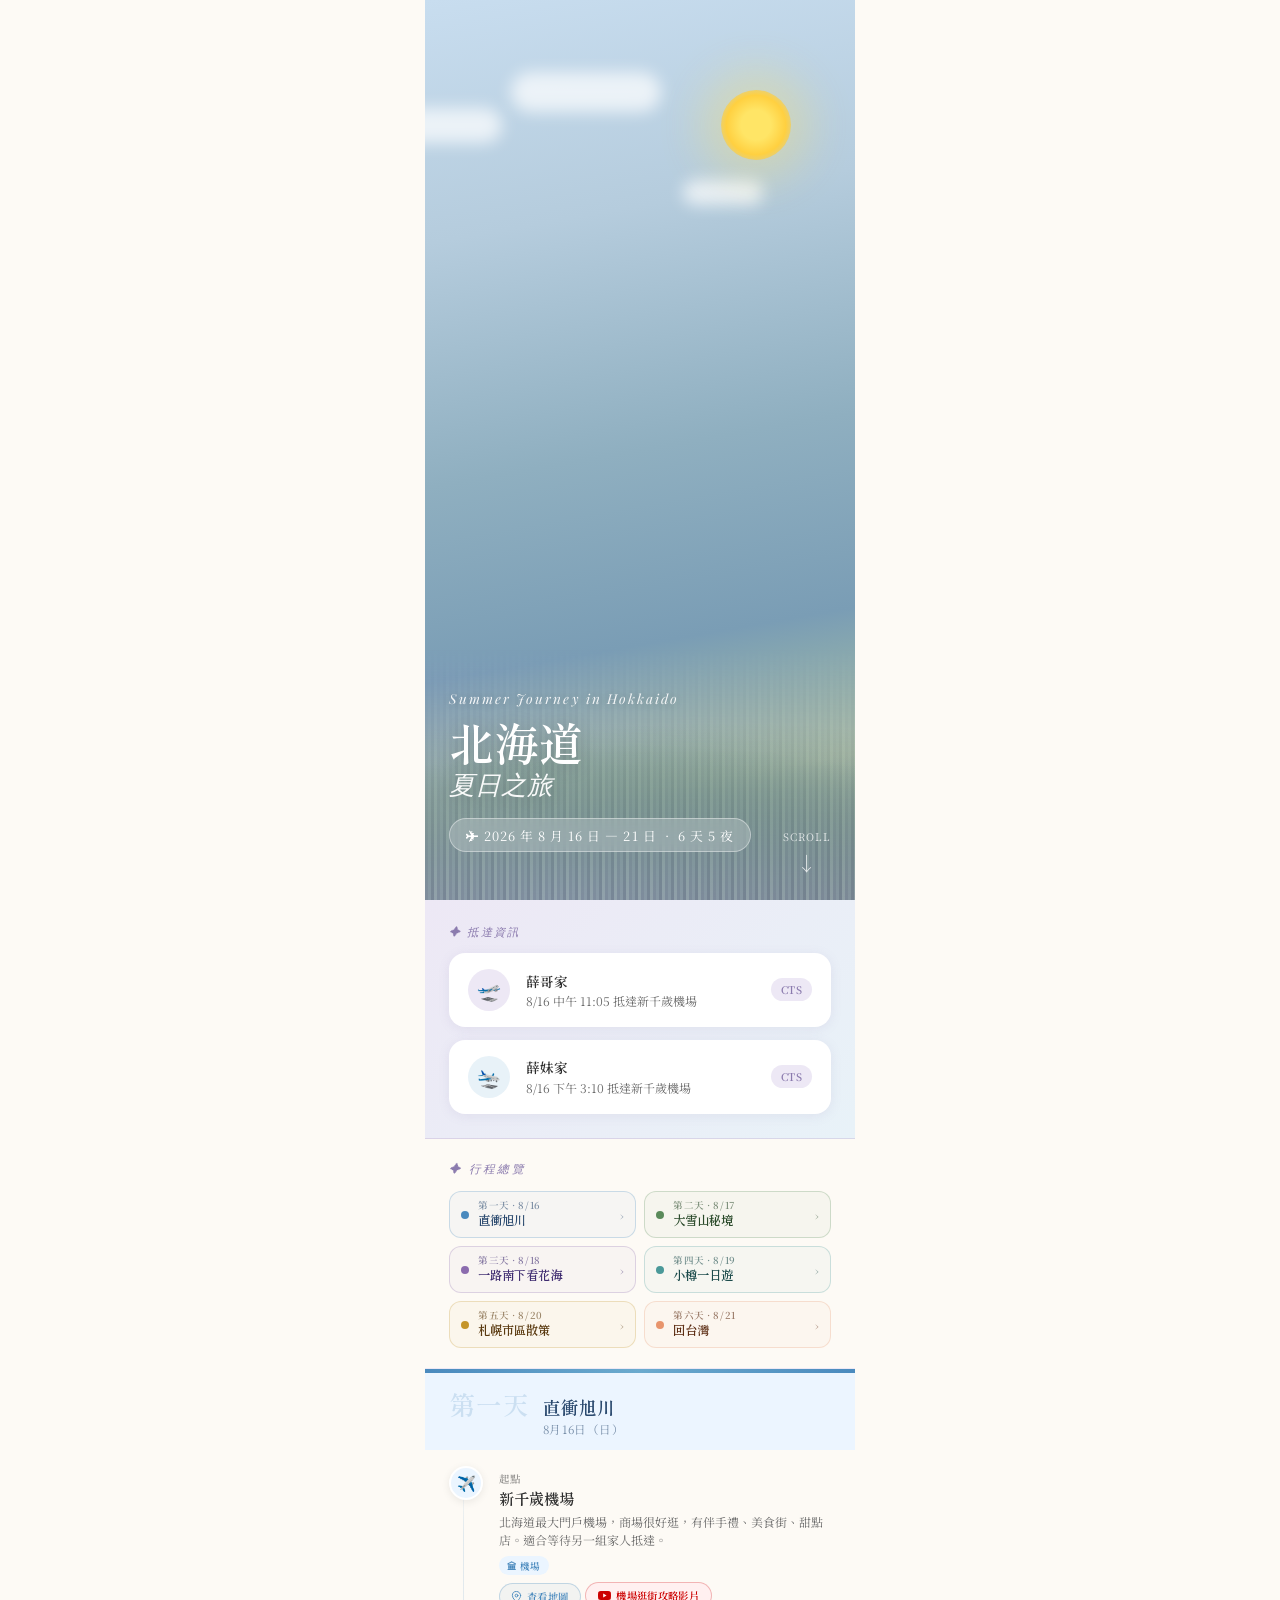
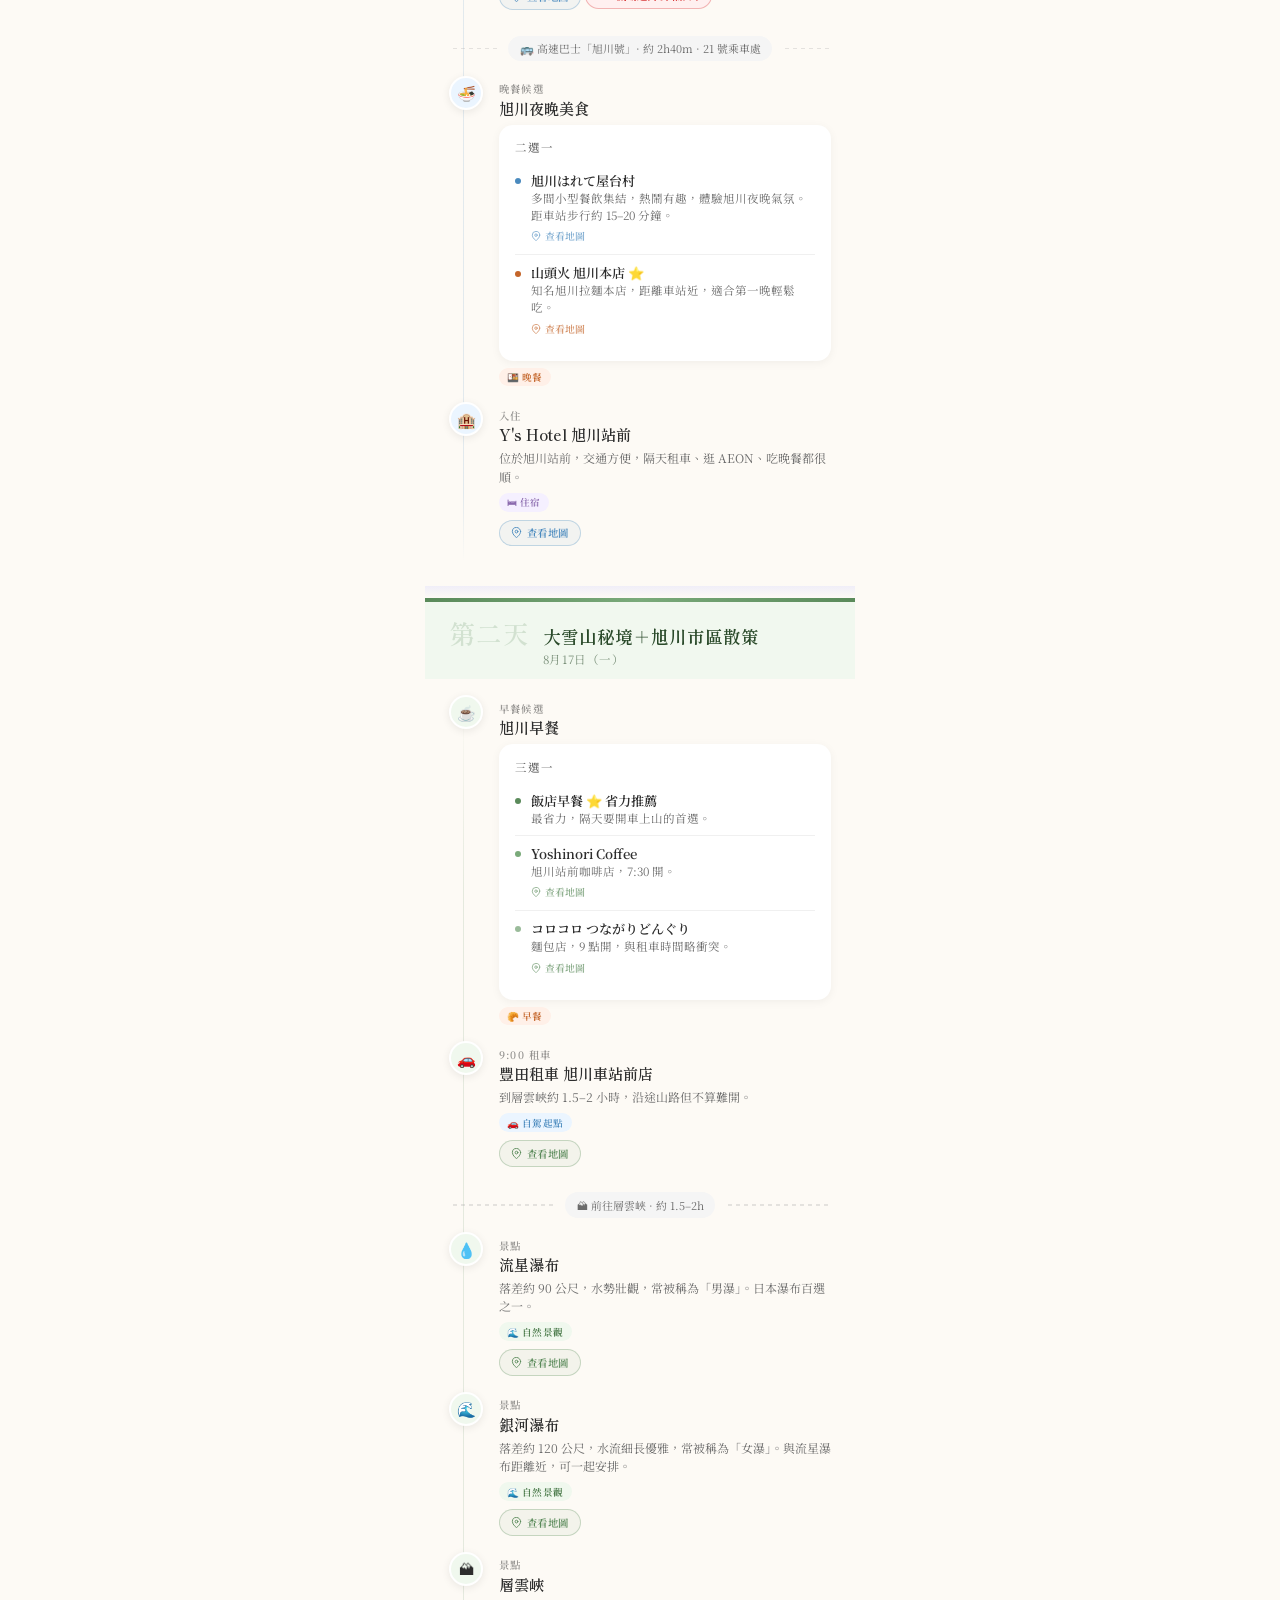
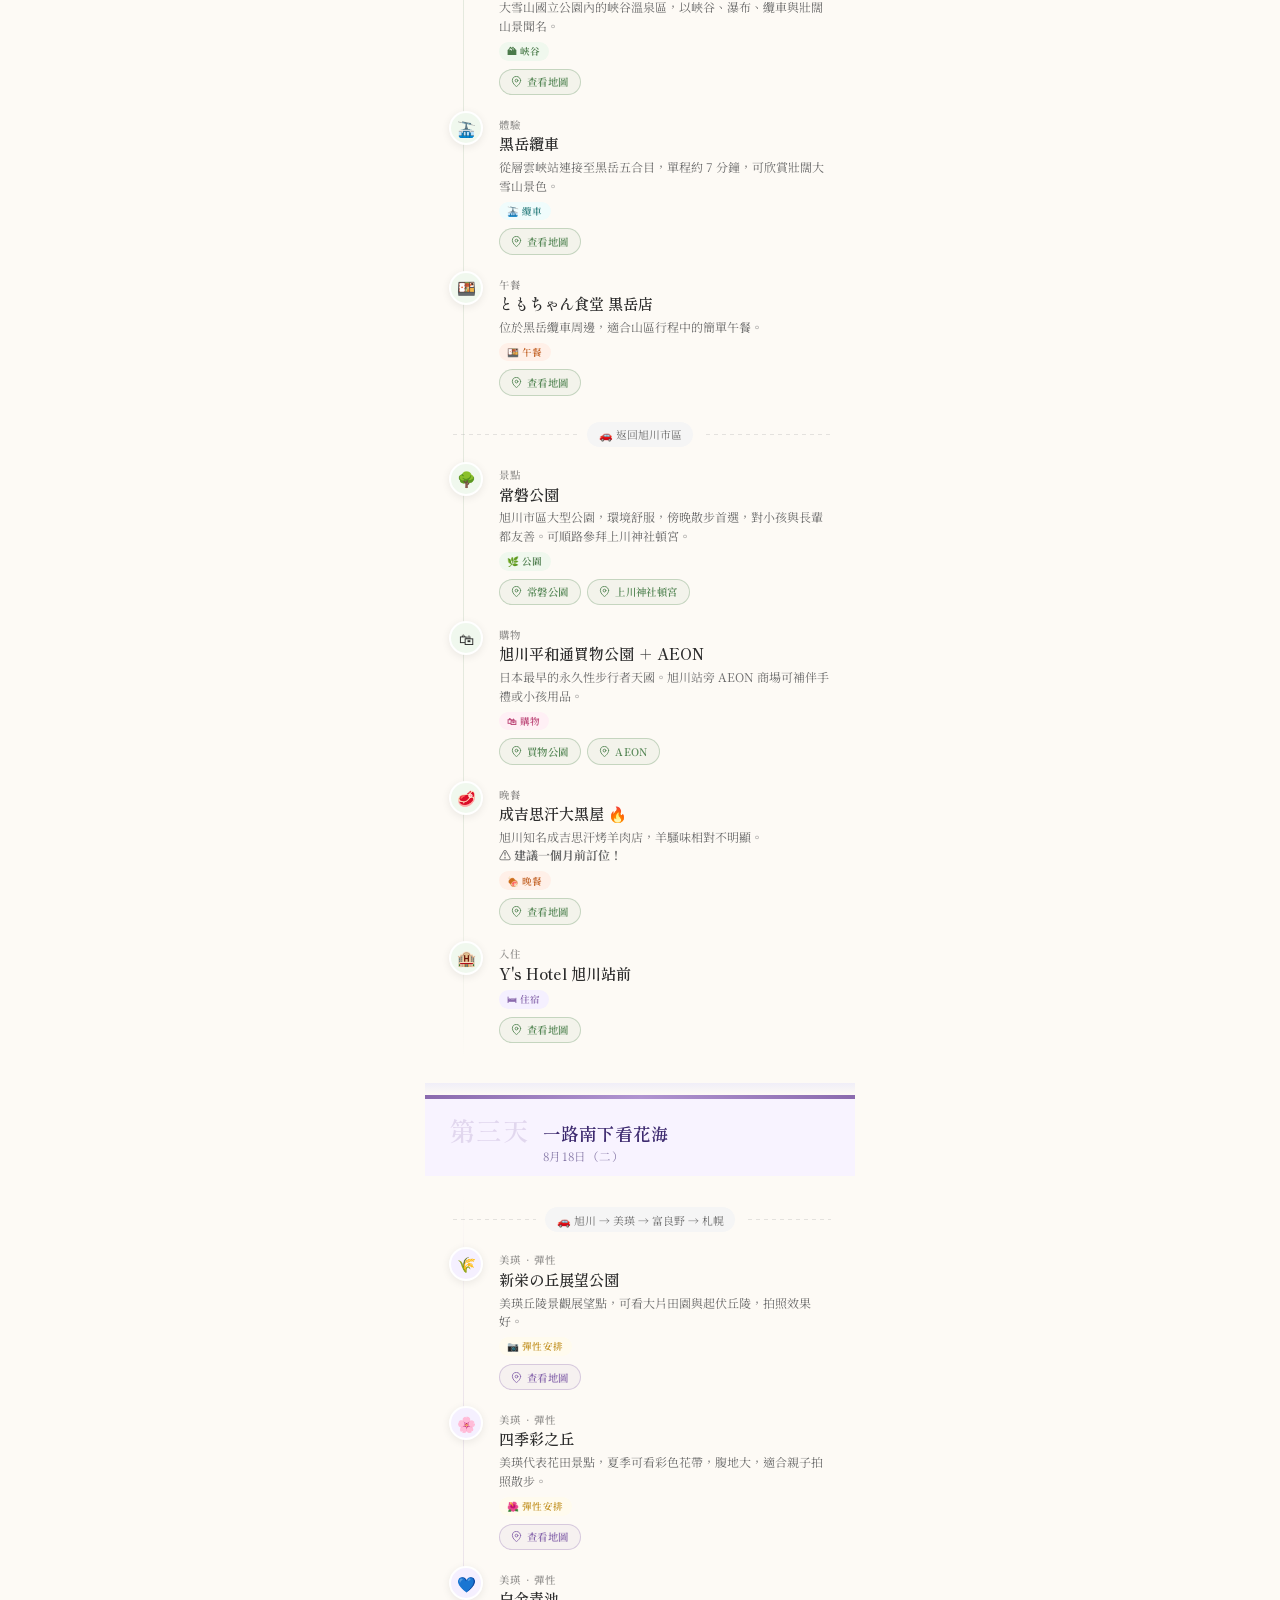
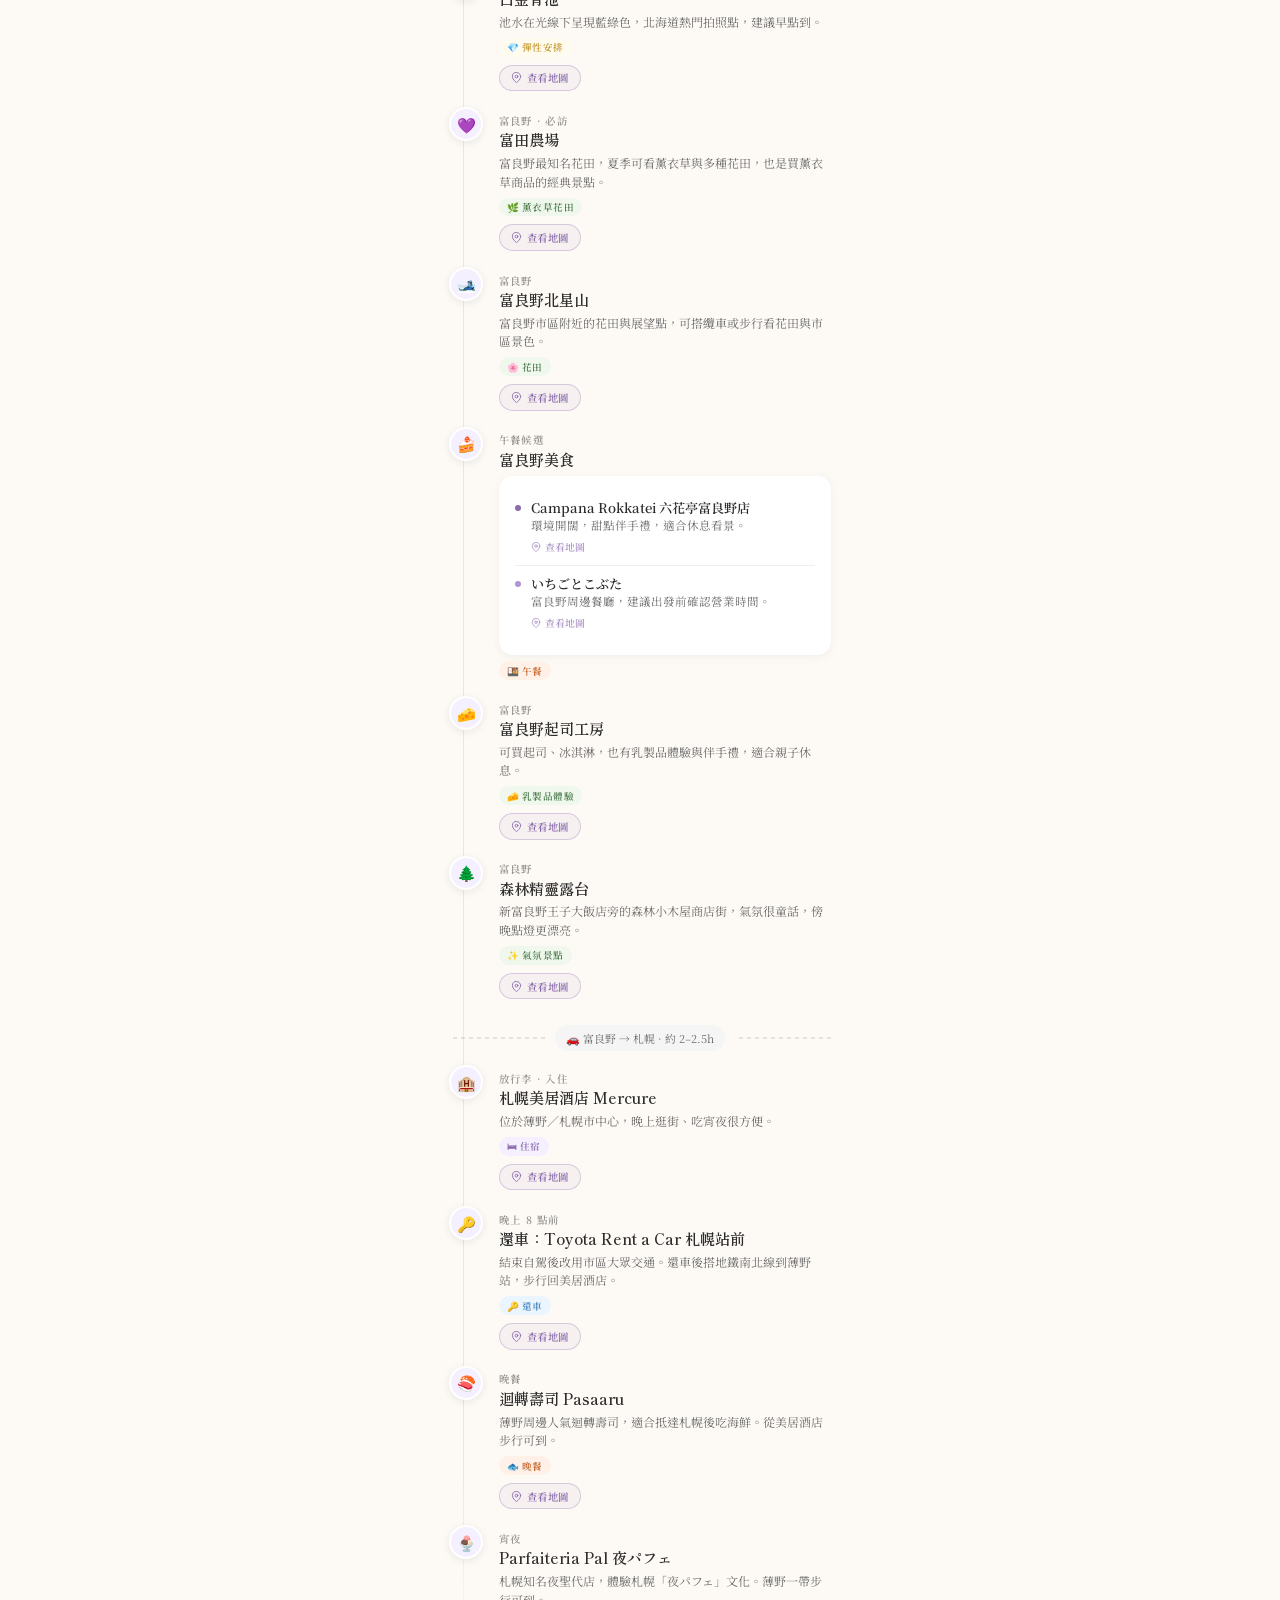
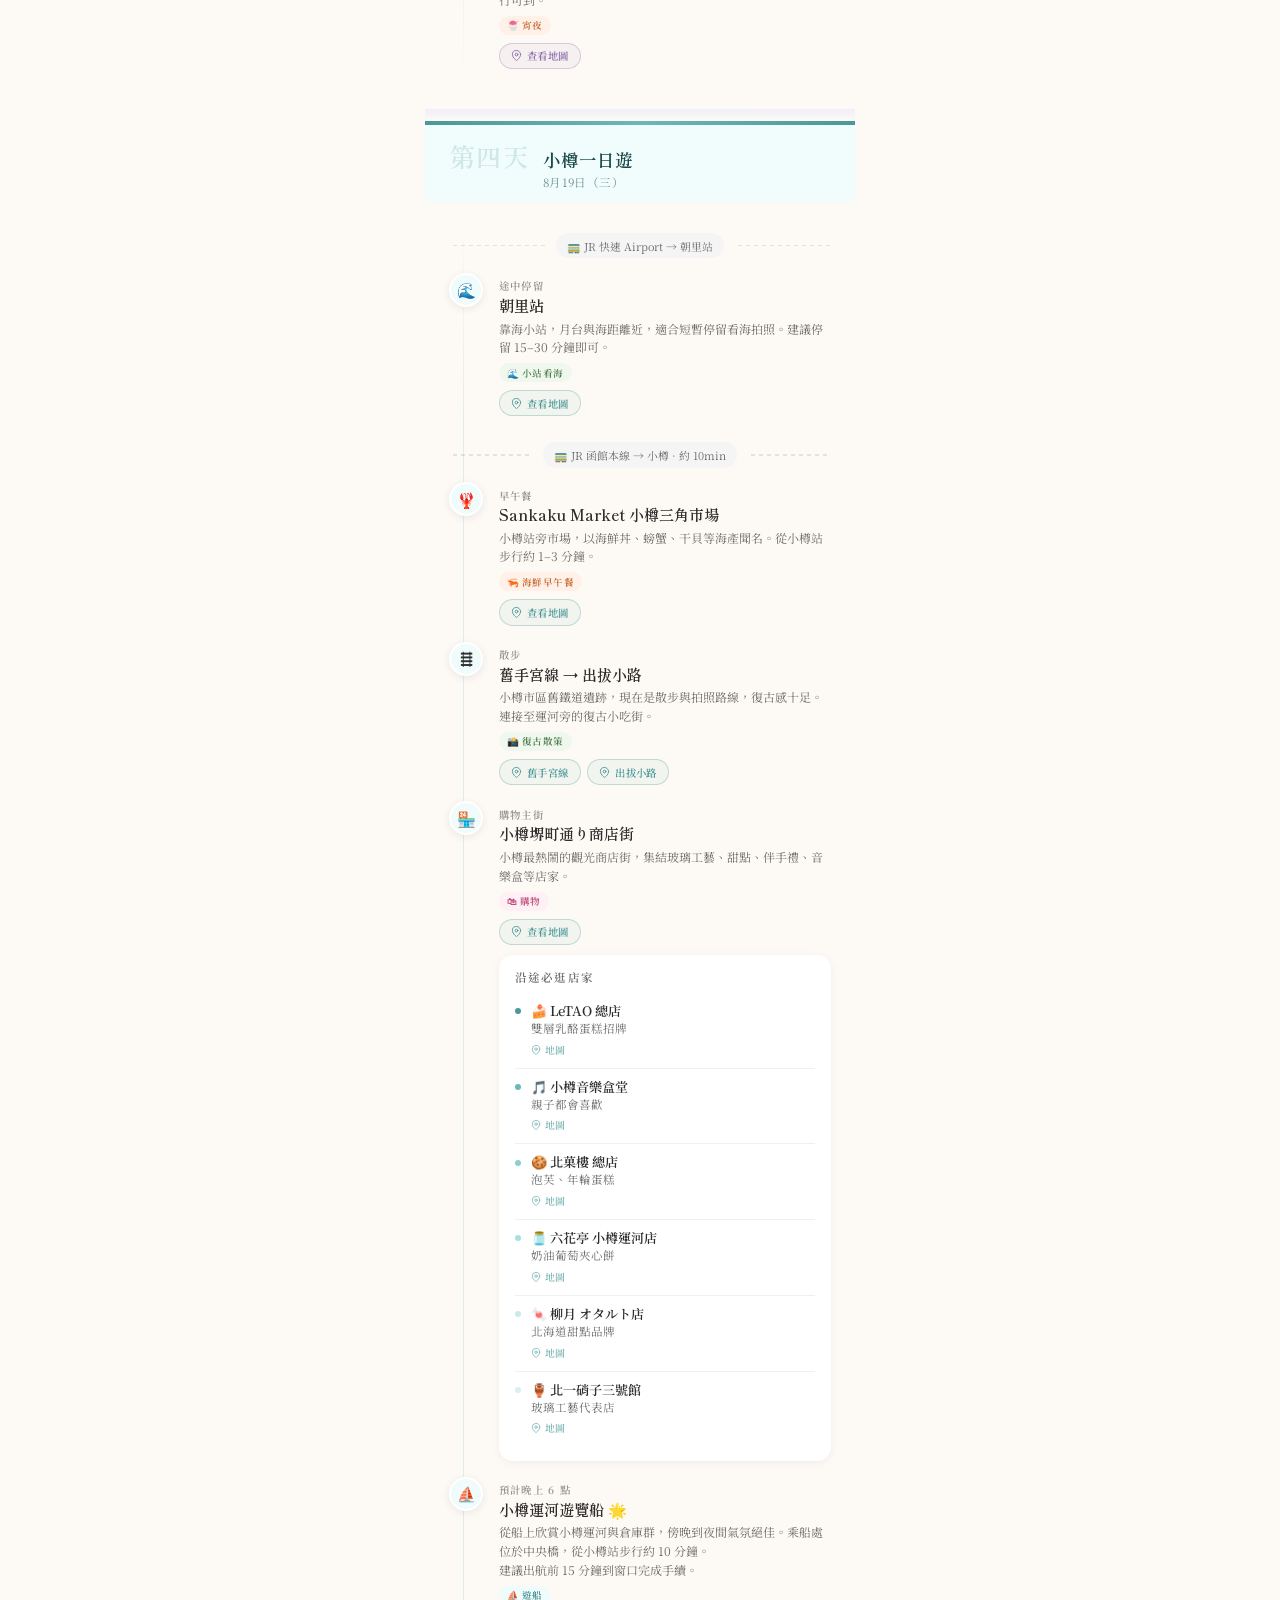
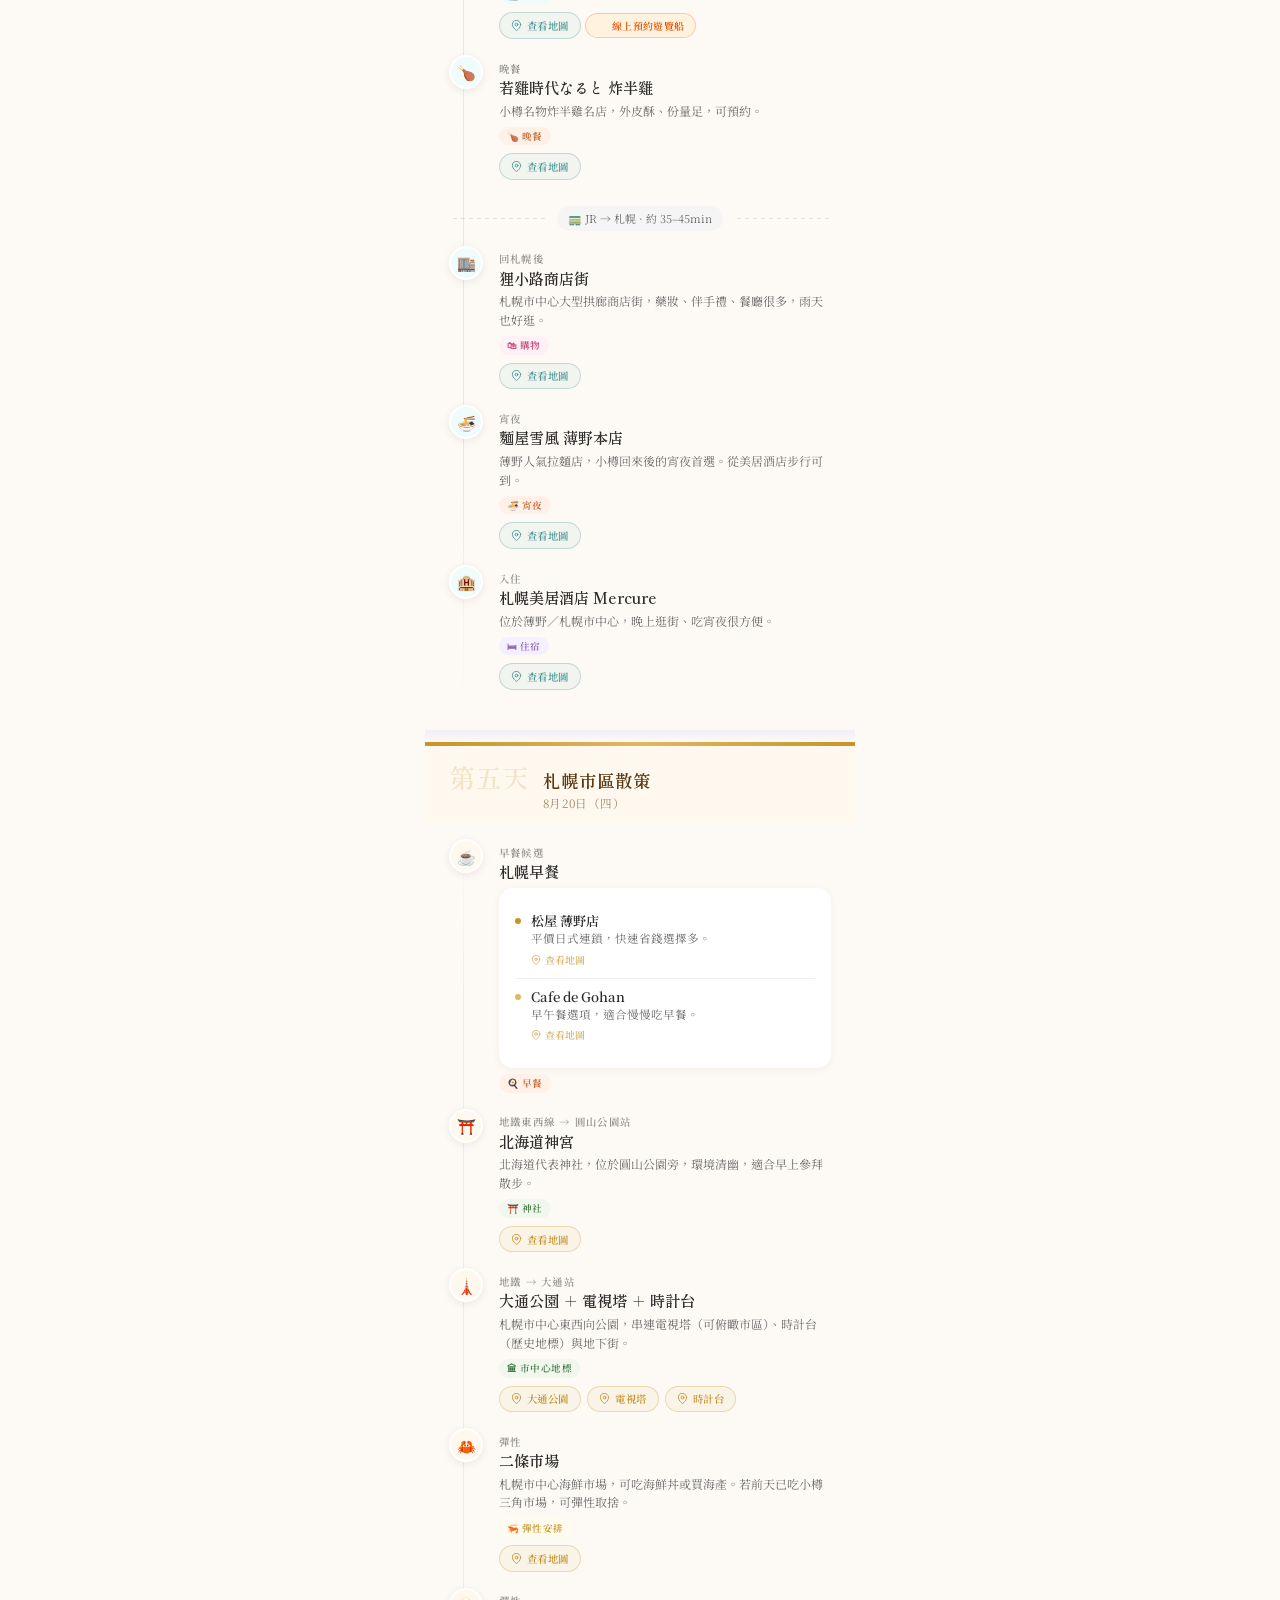
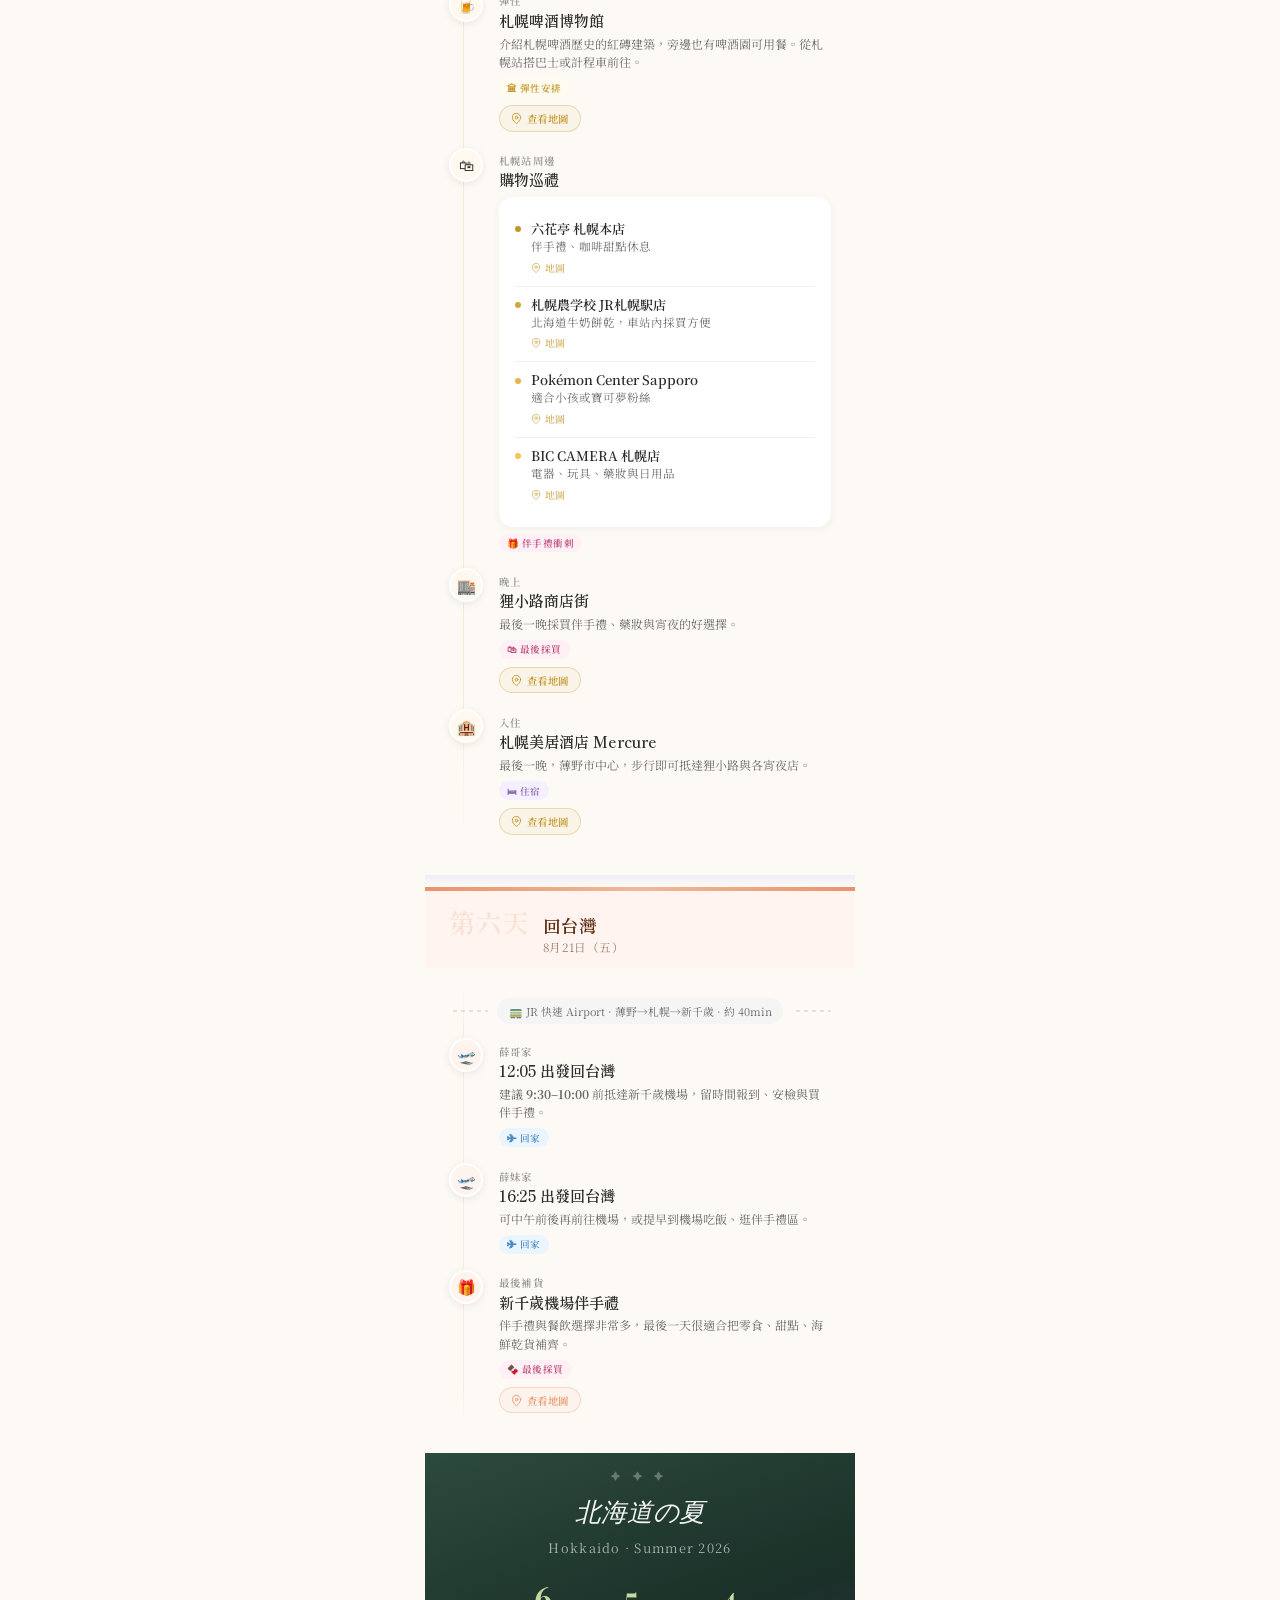
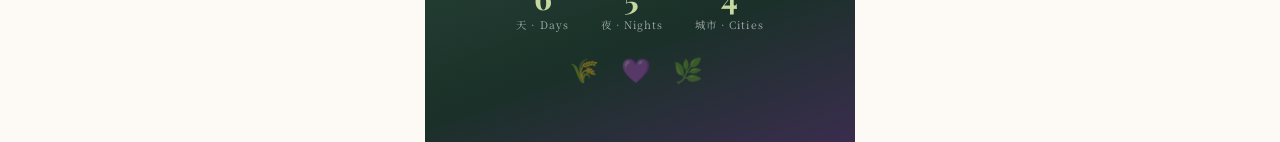
==== index.html @ 66ba8c95 "Add files via upload" ====
<!DOCTYPE html>
<html lang="zh-TW">
<head>
<meta charset="UTF-8">
<meta name="viewport" content="width=device-width, initial-scale=1.0">
<title>2026 北海道夏天行程</title>
<link href="https://fonts.googleapis.com/css2?family=Noto+Serif+TC:wght@300;400;600&family=Shippori+Mincho:wght@400;600&family=Playfair+Display:ital,wght@0,700;1,400&display=swap" rel="stylesheet">
<style>
  :root {
    --lavender: #8B7BAE;
    --lavender-pale: #EDE8F5;
    --warm-white: #FDFAF5;
    --charcoal: #2D2D2D;
    --mid-gray: #6B6B6B;
  }
  * { margin: 0; padding: 0; box-sizing: border-box; }
  body { font-family: 'Noto Serif TC', serif; background: var(--warm-white); color: var(--charcoal); max-width: 430px; margin: 0 auto; overflow-x: hidden; }

  /* HERO */
  .hero { min-height: 100svh; background: linear-gradient(170deg,#C8DDEF 0%,#B5CCDD 25%,#8FAFC0 50%,#7A9DB5 70%,#A8C2A0 85%,#8AAF88 100%); position: relative; display: flex; flex-direction: column; justify-content: flex-end; padding: 2rem 1.5rem 3rem; overflow: hidden; }
  .hero::before { content:''; position:absolute; bottom:0;left:0;right:0;height:55%; background:radial-gradient(ellipse 200% 60% at 30% 100%,#6B9E88 0%,transparent 60%),radial-gradient(ellipse 180% 55% at 70% 100%,#5A8A6A 0%,transparent 65%),radial-gradient(ellipse 140% 45% at 50% 100%,#4A7A5A 0%,transparent 70%); clip-path:polygon(0% 100%,0% 55%,10% 40%,20% 28%,30% 35%,40% 18%,50% 30%,60% 15%,70% 28%,80% 20%,90% 35%,100% 25%,100% 100%); }
  .hero::after { content:''; position:absolute; bottom:0;left:0;right:0;height:28%; background:repeating-linear-gradient(90deg,#9B7BBE 0px,#9B7BBE 3px,#B094D0 3px,#B094D0 6px,#8B6BAE 6px,#8B6BAE 9px,#C4A8DC 9px,#C4A8DC 12px); opacity:.55; mask-image:linear-gradient(to top,rgba(0,0,0,.8) 0%,rgba(0,0,0,0) 100%); }
  .cloud { position:absolute; background:rgba(255,255,255,.7); border-radius:50px; filter:blur(8px); }
  .cloud-1 { width:120px;height:35px;top:12%;left:-10%;animation:drift 18s linear infinite; }
  .cloud-2 { width:80px;height:25px;top:20%;left:60%;animation:drift 24s linear infinite 6s; }
  .cloud-3 { width:150px;height:40px;top:8%;left:20%;animation:drift 20s linear infinite 3s; }
  @keyframes drift { from{transform:translateX(-150px)} to{transform:translateX(500px)} }
  .sun { position:absolute;top:10%;right:15%;width:70px;height:70px;background:radial-gradient(circle,#FFE566 30%,#FFD040 60%,rgba(255,210,60,0) 100%);border-radius:50%;box-shadow:0 0 40px 20px rgba(255,225,100,.3);animation:pulse-sun 4s ease-in-out infinite; }
  @keyframes pulse-sun { 0%,100%{box-shadow:0 0 40px 20px rgba(255,225,100,.3)} 50%{box-shadow:0 0 60px 30px rgba(255,225,100,.5)} }
  .hero-content { position:relative;z-index:2; }
  .hero-label { font-family:'Playfair Display',serif;font-style:italic;font-size:.85rem;color:rgba(255,255,255,.9);letter-spacing:.15em;margin-bottom:.5rem;text-shadow:0 1px 8px rgba(0,0,0,.2); }
  .hero-title { font-family:'Shippori Mincho',serif;font-size:2.8rem;font-weight:600;line-height:1.2;color:#fff;text-shadow:0 2px 20px rgba(0,0,0,.2);margin-bottom:.4rem; }
  .hero-title span { font-family:'Playfair Display',serif;font-style:italic;font-weight:400;font-size:1.6rem;color:rgba(255,255,255,.95);display:block; }
  .hero-dates { display:inline-flex;align-items:center;gap:.5rem;background:rgba(255,255,255,.2);backdrop-filter:blur(10px);border:1px solid rgba(255,255,255,.4);border-radius:100px;padding:.4rem 1rem;font-size:.8rem;color:#fff;letter-spacing:.08em;margin-top:.8rem; }
  .hero-scroll { position:absolute;bottom:1.5rem;right:1.5rem;z-index:2;display:flex;flex-direction:column;align-items:center;gap:.3rem;color:rgba(255,255,255,.8);font-size:.65rem;letter-spacing:.1em;animation:bounce 2s ease-in-out infinite; }
  .hero-scroll::after { content:'↓';font-size:1.2rem; }
  @keyframes bounce { 0%,100%{transform:translateY(0)} 50%{transform:translateY(6px)} }

  /* FLIGHT */
  .flight-section { background:linear-gradient(135deg,#EDE8F5,#E8F2F8);padding:1.5rem;border-bottom:1px solid rgba(139,123,174,.2); }
  .section-eyebrow { font-family:'Playfair Display',serif;font-style:italic;font-size:.7rem;color:var(--lavender);letter-spacing:.2em;text-transform:uppercase;margin-bottom:.8rem; }
  .flight-cards { display:flex;flex-direction:column;gap:.8rem; }
  .flight-card { background:white;border-radius:16px;padding:1rem 1.2rem;box-shadow:0 2px 12px rgba(139,123,174,.12);display:flex;align-items:center;gap:1rem; }
  .flight-avatar { width:42px;height:42px;border-radius:50%;display:flex;align-items:center;justify-content:center;font-size:1.2rem;flex-shrink:0; }
  .flight-avatar.purple { background:var(--lavender-pale); }
  .flight-avatar.blue { background:#E8F2F8; }
  .flight-info { flex:1; }
  .flight-who { font-size:.85rem;font-weight:600; }
  .flight-time { font-size:.75rem;color:var(--mid-gray);margin-top:.1rem; }
  .flight-badge { background:var(--lavender-pale);color:var(--lavender);font-size:.65rem;padding:.25rem .6rem;border-radius:100px;font-weight:600;letter-spacing:.05em;white-space:nowrap; }

  /* DAY */
  .day-section { padding:0; scroll-margin-top: 0px; }
  .day-header { position:sticky;top:0;z-index:10;padding:1rem 1.5rem .8rem;display:flex;align-items:baseline;gap:.8rem;backdrop-filter:blur(12px); }
  .day-number { font-family:'Shippori Mincho',serif;font-size:1.6rem;font-weight:600;line-height:1.15;opacity:.2;letter-spacing:.04em; }
  .day-info { flex:1; }
  .day-title { font-family:'Shippori Mincho',serif;font-size:1.1rem;font-weight:600;line-height:1.3; }
  .day-date { font-size:.72rem;opacity:.6;letter-spacing:.05em;margin-top:.1rem; }
  .day-1 .day-header{background:rgba(235,245,255,.92);color:#2B4A6F} .day-1 .day-number{color:#4A8ABE}
  .day-2 .day-header{background:rgba(240,248,238,.92);color:#2A4A2A} .day-2 .day-number{color:#5A8A5A}
  .day-3 .day-header{background:rgba(248,242,255,.92);color:#3D2A6F} .day-3 .day-number{color:#8B6BAE}
  .day-4 .day-header{background:rgba(240,252,252,.92);color:#1A4A4A} .day-4 .day-number{color:#4A9999}
  .day-5 .day-header{background:rgba(255,248,238,.92);color:#5A3A10} .day-5 .day-number{color:#C4952A}
  .day-6 .day-header{background:rgba(255,243,238,.92);color:#5A2A10} .day-6 .day-number{color:#E8956D}
  .day-strip { height:4px; }
  .day-1 .day-strip{background:linear-gradient(90deg,#4A8ABE,#6BAACE,#4A8ABE)}
  .day-2 .day-strip{background:linear-gradient(90deg,#5A8A5A,#7AAA7A,#5A8A5A)}
  .day-3 .day-strip{background:linear-gradient(90deg,#8B6BAE,#B094D0,#8B6BAE)}
  .day-4 .day-strip{background:linear-gradient(90deg,#4A9999,#6AB8B8,#4A9999)}
  .day-5 .day-strip{background:linear-gradient(90deg,#C4952A,#E0B860,#C4952A)}
  .day-6 .day-strip{background:linear-gradient(90deg,#E8956D,#F0B89A,#E8956D)}

  /* TIMELINE */
  .timeline { padding:1rem 1.5rem 1.5rem;position:relative; }
  .timeline::before { content:'';position:absolute;left:2.35rem;top:1rem;bottom:1.5rem;width:1.5px;background:linear-gradient(to bottom,transparent,currentColor 10%,currentColor 90%,transparent);opacity:.15; }
  .day-1 .timeline::before{color:#4A8ABE} .day-2 .timeline::before{color:#5A8A5A}
  .day-3 .timeline::before{color:#8B6BAE} .day-4 .timeline::before{color:#4A9999}
  .day-5 .timeline::before{color:#C4952A} .day-6 .timeline::before{color:#E8956D}

  .tl-item { display:flex;gap:1rem;margin-bottom:1rem;position:relative; }
  .tl-icon { width:34px;height:34px;border-radius:50%;display:flex;align-items:center;justify-content:center;font-size:.95rem;flex-shrink:0;position:relative;z-index:1;box-shadow:0 2px 8px rgba(0,0,0,.08);border:2px solid white; }
  .day-1 .tl-icon{background:#EBF5FF} .day-2 .tl-icon{background:#F0F8EE}
  .day-3 .tl-icon{background:#F5F0FF} .day-4 .tl-icon{background:#F0FCFC}
  .day-5 .tl-icon{background:#FFF8EE} .day-6 .tl-icon{background:#FFF3EE}
  .tl-body { flex:1;padding-top:.35rem; }
  .tl-label { font-size:.65rem;letter-spacing:.12em;text-transform:uppercase;font-weight:600;opacity:.5;margin-bottom:.15rem; }
  .tl-name { font-family:'Shippori Mincho',serif;font-size:.95rem;font-weight:600;line-height:1.3;margin-bottom:.25rem; }
  .tl-desc { font-size:.75rem;color:var(--mid-gray);line-height:1.55; }

  /* MAP BUTTON */
  .map-btn {
    display:inline-flex;
    align-items:center;
    gap:.3rem;
    margin-top:.5rem;
    padding:.3rem .7rem;
    border-radius:100px;
    font-size:.65rem;
    font-weight:600;
    letter-spacing:.04em;
    text-decoration:none;
    transition:all .2s ease;
    border:1.5px solid;
  }
  .map-btn svg { width:11px;height:11px;flex-shrink:0; }
  .map-btn:active { transform:scale(.95); }

  /* day-coloured map buttons */
  .day-1 .map-btn { color:#4A8ABE;border-color:rgba(74,138,190,.3);background:rgba(74,138,190,.06); }
  .day-1 .map-btn:hover { background:rgba(74,138,190,.15);border-color:#4A8ABE; }
  .day-2 .map-btn { color:#5A8A5A;border-color:rgba(90,138,90,.3);background:rgba(90,138,90,.06); }
  .day-2 .map-btn:hover { background:rgba(90,138,90,.15);border-color:#5A8A5A; }
  .day-3 .map-btn { color:#8B6BAE;border-color:rgba(139,107,174,.3);background:rgba(139,107,174,.06); }
  .day-3 .map-btn:hover { background:rgba(139,107,174,.15);border-color:#8B6BAE; }
  .day-4 .map-btn { color:#4A9999;border-color:rgba(74,153,153,.3);background:rgba(74,153,153,.06); }
  .day-4 .map-btn:hover { background:rgba(74,153,153,.15);border-color:#4A9999; }
  .day-5 .map-btn { color:#C4952A;border-color:rgba(196,149,42,.3);background:rgba(196,149,42,.06); }
  .day-5 .map-btn:hover { background:rgba(196,149,42,.15);border-color:#C4952A; }
  .day-6 .map-btn { color:#E8956D;border-color:rgba(232,149,109,.3);background:rgba(232,149,109,.06); }
  .day-6 .map-btn:hover { background:rgba(232,149,109,.15);border-color:#E8956D; }

  /* TAGS */
  .tl-tags { display:flex;flex-wrap:wrap;gap:.3rem;margin-top:.4rem; }
  .tl-tag { display:inline-block;font-size:.6rem;padding:.15rem .5rem;border-radius:100px;font-weight:600;letter-spacing:.05em; }
  .tag-transport{background:#EBF5FF;color:#4A8ABE} .tag-food{background:#FFF0E8;color:#C4652A}
  .tag-stay{background:#F5F0FF;color:#8B6BAE} .tag-sightseeing{background:#F0F8EE;color:#4A7A4A}
  .tag-optional{background:#FFFBEE;color:#C4952A} .tag-shopping{background:#FFF0F5;color:#BE4A7A}
  .tag-activity{background:#F0FCFC;color:#3A8888}

  /* MEAL CARDS */
  .meal-block { background:white;border-radius:14px;padding:.9rem 1rem;margin-top:.4rem;box-shadow:0 2px 10px rgba(0,0,0,.05); }
  .meal-block-title { font-size:.72rem;font-weight:600;color:var(--mid-gray);letter-spacing:.1em;text-transform:uppercase;margin-bottom:.5rem; }
  .meal-option { display:flex;align-items:flex-start;gap:.6rem;padding:.5rem 0;border-bottom:1px solid #F0F0F0; }
  .meal-option:last-child { border-bottom:none; }
  .meal-dot { width:6px;height:6px;border-radius:50%;margin-top:.45rem;flex-shrink:0; }
  .meal-body { flex:1; }
  .meal-restaurant { font-size:.82rem;font-weight:600; }
  .meal-detail { font-size:.72rem;color:var(--mid-gray);line-height:1.45; }
  .meal-map { display:inline-flex;align-items:center;gap:.25rem;margin-top:.3rem;font-size:.62rem;font-weight:600;text-decoration:none;opacity:.7;transition:.2s; }
  .meal-map:hover { opacity:1; }
  .meal-map svg { width:10px;height:10px; }

  /* TRANSPORT */
  .transport-row { display:flex;align-items:center;gap:.6rem;padding:.6rem 0;margin:.3rem 0; }
  .transport-line { flex:1;height:1.5px;background:repeating-linear-gradient(90deg,transparent,transparent 4px,currentColor 4px,currentColor 8px);opacity:.25;color:#999; }
  .transport-pill { background:#F5F5F5;border-radius:100px;padding:.3rem .7rem;font-size:.68rem;color:var(--mid-gray);display:flex;align-items:center;gap:.3rem;white-space:nowrap; }

  /* BOOK BADGE */
  .book-badge { display:inline-flex;align-items:center;gap:.3rem;margin-top:.4rem;padding:.28rem .65rem;border-radius:100px;font-size:.62rem;font-weight:600;letter-spacing:.03em;text-decoration:none;background:#FFF3E0;color:#E65100;border:1.5px solid rgba(230,81,0,.25);transition:.2s; }
  .book-badge:hover { background:#FFE0B2; }
  .book-badge svg { width:11px;height:11px; }

  /* DIVIDER + FOOTER */
  .day-divider { height:12px;background:linear-gradient(to bottom,#F0EEF8,var(--warm-white)); }
  .trip-footer { background:linear-gradient(160deg,#2D4A3E 0%,#1A3028 60%,#3A2D4E 100%);padding:2.5rem 1.5rem 3rem;text-align:center;color:white;position:relative;overflow:hidden; }
  .trip-footer::before { content:'✦ ✦ ✦';position:absolute;top:1rem;left:0;right:0;text-align:center;font-size:.6rem;letter-spacing:.5em;opacity:.3; }
  .footer-title { font-family:'Playfair Display',serif;font-style:italic;font-size:1.6rem;margin-bottom:.5rem;color:rgba(255,255,255,.95); }
  .footer-sub { font-size:.8rem;opacity:.6;letter-spacing:.1em; }
  .footer-stats { display:flex;justify-content:center;gap:2rem;margin-top:1.5rem; }
  .stat { text-align:center; }
  .stat-num { font-family:'Playfair Display',serif;font-size:2rem;font-weight:700;color:#C4D8A0;line-height:1; }
  .stat-label { font-size:.65rem;opacity:.6;letter-spacing:.1em;margin-top:.2rem; }
  .nature-deco { text-align:center;padding:1.2rem 0 .5rem;font-size:1.5rem;opacity:.4;letter-spacing:.5rem; }
  html { scroll-behavior:smooth; }

  /* TOC */
  .toc {
    background: #FDFAF5;
    padding: 1.4rem 1.5rem 1.2rem;
    border-bottom: 1px solid #EDE8F5;
  }
  .toc-title {
    font-family: 'Playfair Display', serif;
    font-style: italic;
    font-size: .72rem;
    color: var(--lavender);
    letter-spacing: .2em;
    text-transform: uppercase;
    margin-bottom: .9rem;
  }
  .toc-grid {
    display: grid;
    grid-template-columns: 1fr 1fr;
    gap: .5rem;
  }
  .toc-item {
    display: flex;
    align-items: center;
    gap: .55rem;
    text-decoration: none;
    padding: .55rem .7rem;
    border-radius: 12px;
    border: 1.5px solid;
    transition: all .2s ease;
  }
  .toc-item:active { transform: scale(.97); }
  .toc-dot { width: 8px; height: 8px; border-radius: 50%; flex-shrink: 0; }
  .toc-text { flex: 1; }
  .toc-day { font-size: .6rem; font-weight: 600; letter-spacing: .06em; opacity: .6; line-height: 1; }
  .toc-label { font-family: 'Shippori Mincho', serif; font-size: .78rem; font-weight: 600; line-height: 1.3; margin-top: .1rem; }
  .toc-arrow { font-size: .7rem; opacity: .4; }

  .toc-item.d1 { color:#2B4A6F; border-color:rgba(74,138,190,.25); background:rgba(74,138,190,.04); }
  .toc-item.d1:hover { background:rgba(74,138,190,.12); border-color:#4A8ABE; }
  .toc-item.d1 .toc-dot { background:#4A8ABE; }
  .toc-item.d2 { color:#2A4A2A; border-color:rgba(90,138,90,.25); background:rgba(90,138,90,.04); }
  .toc-item.d2:hover { background:rgba(90,138,90,.12); border-color:#5A8A5A; }
  .toc-item.d2 .toc-dot { background:#5A8A5A; }
  .toc-item.d3 { color:#3D2A6F; border-color:rgba(139,107,174,.25); background:rgba(139,107,174,.04); }
  .toc-item.d3:hover { background:rgba(139,107,174,.12); border-color:#8B6BAE; }
  .toc-item.d3 .toc-dot { background:#8B6BAE; }
  .toc-item.d4 { color:#1A4A4A; border-color:rgba(74,153,153,.25); background:rgba(74,153,153,.04); }
  .toc-item.d4:hover { background:rgba(74,153,153,.12); border-color:#4A9999; }
  .toc-item.d4 .toc-dot { background:#4A9999; }
  .toc-item.d5 { color:#5A3A10; border-color:rgba(196,149,42,.25); background:rgba(196,149,42,.04); }
  .toc-item.d5:hover { background:rgba(196,149,42,.12); border-color:#C4952A; }
  .toc-item.d5 .toc-dot { background:#C4952A; }
  .toc-item.d6 { color:#5A2A10; border-color:rgba(232,149,109,.25); background:rgba(232,149,109,.04); }
  .toc-item.d6:hover { background:rgba(232,149,109,.12); border-color:#E8956D; }
  .toc-item.d6 .toc-dot { background:#E8956D; }

  /* YOUTUBE BUTTON */
  .yt-btn {
    display: inline-flex;
    align-items: center;
    gap: .35rem;
    margin-top: .45rem;
    padding: .32rem .75rem;
    border-radius: 100px;
    font-size: .65rem;
    font-weight: 600;
    letter-spacing: .03em;
    text-decoration: none;
    background: #FFF0F0;
    color: #CC0000;
    border: 1.5px solid rgba(204,0,0,.25);
    transition: all .2s ease;
  }
  .yt-btn:hover { background: #FFE0E0; border-color: #CC0000; }
  .yt-btn:active { transform: scale(.95); }
  .yt-btn svg { width: 13px; height: 13px; flex-shrink: 0; }
</style>
</head>
<body>

<!-- ── MAP PIN SVG SYMBOL (reused inline) ── -->
<svg style="display:none">
  <symbol id="pin" viewBox="0 0 24 24" fill="none" stroke="currentColor" stroke-width="2" stroke-linecap="round" stroke-linejoin="round">
    <path d="M21 10c0 7-9 13-9 13S3 17 3 10a9 9 0 0118 0z"/><circle cx="12" cy="10" r="3"/>
  </symbol>
  <symbol id="yt" viewBox="0 0 24 24" fill="currentColor">
    <path d="M23.498 6.186a3.016 3.016 0 00-2.122-2.136C19.505 3.545 12 3.545 12 3.545s-7.505 0-9.377.505A3.017 3.017 0 00.502 6.186C0 8.07 0 12 0 12s0 3.93.502 5.814a3.016 3.016 0 002.122 2.136c1.871.505 9.376.505 9.376.505s7.505 0 9.377-.505a3.015 3.015 0 002.122-2.136C24 15.93 24 12 24 12s0-3.93-.502-5.814zM9.545 15.568V8.432L15.818 12l-6.273 3.568z"/>
  </symbol>
</svg>

<!-- HERO -->
<section class="hero">
  <div class="cloud cloud-1"></div><div class="cloud cloud-2"></div><div class="cloud cloud-3"></div>
  <div class="sun"></div>
  <div class="hero-content">
    <div class="hero-label">Summer Journey in Hokkaido</div>
    <h1 class="hero-title">北海道<br><span>夏日之旅</span></h1>
    <div class="hero-dates">✈ 2026 年 8 月 16 日 — 21 日 &nbsp;·&nbsp; 6 天 5 夜</div>
  </div>
  <div class="hero-scroll">SCROLL</div>
</section>

<!-- FLIGHT INFO -->
<section class="flight-section">
  <div class="section-eyebrow">✦ 抵達資訊</div>
  <div class="flight-cards">
    <div class="flight-card">
      <div class="flight-avatar purple">🛫</div>
      <div class="flight-info"><div class="flight-who">薛哥家</div><div class="flight-time">8/16 中午 11:05 抵達新千歲機場</div></div>
      <div class="flight-badge">CTS</div>
    </div>
    <div class="flight-card">
      <div class="flight-avatar blue">🛬</div>
      <div class="flight-info"><div class="flight-who">薛妹家</div><div class="flight-time">8/16 下午 3:10 抵達新千歲機場</div></div>
      <div class="flight-badge">CTS</div>
    </div>
  </div>
</section>

<!-- TOC -->
<nav class="toc">
  <div class="toc-title">✦ 行程總覽</div>
  <div class="toc-grid">
    <div class="toc-item d1" onclick="document.getElementById('day1').scrollIntoView({behavior:'smooth',block:'start'}); return false;" style="cursor:pointer">
      <div class="toc-dot"></div>
      <div class="toc-text"><div class="toc-day">第一天 · 8/16</div><div class="toc-label">直衝旭川</div></div>
      <span class="toc-arrow">›</span>
    </div>
    <div class="toc-item d2" onclick="document.getElementById('day2').scrollIntoView({behavior:'smooth',block:'start'}); return false;" style="cursor:pointer">
      <div class="toc-dot"></div>
      <div class="toc-text"><div class="toc-day">第二天 · 8/17</div><div class="toc-label">大雪山秘境</div></div>
      <span class="toc-arrow">›</span>
    </div>
    <div class="toc-item d3" onclick="document.getElementById('day3').scrollIntoView({behavior:'smooth',block:'start'}); return false;" style="cursor:pointer">
      <div class="toc-dot"></div>
      <div class="toc-text"><div class="toc-day">第三天 · 8/18</div><div class="toc-label">一路南下看花海</div></div>
      <span class="toc-arrow">›</span>
    </div>
    <div class="toc-item d4" onclick="document.getElementById('day4').scrollIntoView({behavior:'smooth',block:'start'}); return false;" style="cursor:pointer">
      <div class="toc-dot"></div>
      <div class="toc-text"><div class="toc-day">第四天 · 8/19</div><div class="toc-label">小樽一日遊</div></div>
      <span class="toc-arrow">›</span>
    </div>
    <div class="toc-item d5" onclick="document.getElementById('day5').scrollIntoView({behavior:'smooth',block:'start'}); return false;" style="cursor:pointer">
      <div class="toc-dot"></div>
      <div class="toc-text"><div class="toc-day">第五天 · 8/20</div><div class="toc-label">札幌市區散策</div></div>
      <span class="toc-arrow">›</span>
    </div>
    <div class="toc-item d6" onclick="document.getElementById('day6').scrollIntoView({behavior:'smooth',block:'start'}); return false;" style="cursor:pointer">
      <div class="toc-dot"></div>
      <div class="toc-text"><div class="toc-day">第六天 · 8/21</div><div class="toc-label">回台灣</div></div>
      <span class="toc-arrow">›</span>
    </div>
  </div>
</nav>

<!-- ══ DAY 1 ══ -->
<section id="day1" class="day-section day-1" style="scroll-margin-top:0px">
  <div class="day-strip"></div>
  <div class="day-header">
    <div class="day-number">第一天</div>
    <div class="day-info"><div class="day-title">直衝旭川</div><div class="day-date">8月16日（日）</div></div>
  </div>
  <div class="timeline">

    <div class="tl-item">
      <div class="tl-icon">✈️</div>
      <div class="tl-body">
        <div class="tl-label">起點</div>
        <div class="tl-name">新千歲機場</div>
        <div class="tl-desc">北海道最大門戶機場，商場很好逛，有伴手禮、美食街、甜點店。適合等待另一組家人抵達。</div>
        <div class="tl-tags">
          <span class="tl-tag tag-transport">🏛 機場</span>
        </div>
        <a class="map-btn" href="https://maps.google.com/?q=新千歲機場" target="_blank">
          <svg><use href="#pin"/></svg>查看地圖
        </a>
        <a class="yt-btn" href="https://youtu.be/i24RvubQBRs?si=WTt8yfie1beq80f-" target="_blank">
          <svg><use href="#yt"/></svg>機場逛街攻略影片
        </a>
      </div>
    </div>

    <div class="transport-row">
      <div class="transport-line"></div>
      <div class="transport-pill">🚌 高速巴士「旭川號」· 約 2h40m · 21 號乘車處</div>
      <div class="transport-line"></div>
    </div>

    <div class="tl-item">
      <div class="tl-icon">🍜</div>
      <div class="tl-body">
        <div class="tl-label">晚餐候選</div>
        <div class="tl-name">旭川夜晚美食</div>
        <div class="meal-block">
          <div class="meal-block-title">二選一</div>
          <div class="meal-option">
            <div class="meal-dot" style="background:#4A8ABE"></div>
            <div class="meal-body">
              <div class="meal-restaurant">旭川はれて屋台村</div>
              <div class="meal-detail">多間小型餐飲集結，熱鬧有趣，體驗旭川夜晚氣氛。距車站步行約 15–20 分鐘。</div>
              <a class="meal-map" href="https://maps.app.goo.gl/Ps1cyAJ1dnpgLYpQ9" target="_blank" style="color:#4A8ABE">
                <svg><use href="#pin"/></svg>查看地圖
              </a>
            </div>
          </div>
          <div class="meal-option">
            <div class="meal-dot" style="background:#C4652A"></div>
            <div class="meal-body">
              <div class="meal-restaurant">山頭火 旭川本店 ⭐</div>
              <div class="meal-detail">知名旭川拉麵本店，距離車站近，適合第一晚輕鬆吃。</div>
              <a class="meal-map" href="https://maps.app.goo.gl/73UQR8vBEJwxSboW7" target="_blank" style="color:#C4652A">
                <svg><use href="#pin"/></svg>查看地圖
              </a>
            </div>
          </div>
        </div>
        <div class="tl-tags"><span class="tl-tag tag-food">🍱 晚餐</span></div>
      </div>
    </div>

    <div class="tl-item">
      <div class="tl-icon">🏨</div>
      <div class="tl-body">
        <div class="tl-label">入住</div>
        <div class="tl-name">Y's Hotel 旭川站前</div>
        <div class="tl-desc">位於旭川站前，交通方便，隔天租車、逛 AEON、吃晚餐都很順。</div>
        <div class="tl-tags"><span class="tl-tag tag-stay">🛏 住宿</span></div>
        <a class="map-btn" href="https://maps.google.com/?q=Y's+Hotel+旭川站前" target="_blank">
          <svg><use href="#pin"/></svg>查看地圖
        </a>
      </div>
    </div>

  </div>
</section>
<div class="day-divider"></div>

<!-- ══ DAY 2 ══ -->
<section id="day2" class="day-section day-2" style="scroll-margin-top:0px">
  <div class="day-strip"></div>
  <div class="day-header">
    <div class="day-number">第二天</div>
    <div class="day-info"><div class="day-title">大雪山秘境＋旭川市區散策</div><div class="day-date">8月17日（一）</div></div>
  </div>
  <div class="timeline">

    <div class="tl-item">
      <div class="tl-icon">☕</div>
      <div class="tl-body">
        <div class="tl-label">早餐候選</div>
        <div class="tl-name">旭川早餐</div>
        <div class="meal-block">
          <div class="meal-block-title">三選一</div>
          <div class="meal-option">
            <div class="meal-dot" style="background:#5A8A5A"></div>
            <div class="meal-body">
              <div class="meal-restaurant">飯店早餐 ⭐ 省力推薦</div>
              <div class="meal-detail">最省力，隔天要開車上山的首選。</div>
            </div>
          </div>
          <div class="meal-option">
            <div class="meal-dot" style="background:#7AAA7A"></div>
            <div class="meal-body">
              <div class="meal-restaurant">Yoshinori Coffee</div>
              <div class="meal-detail">旭川站前咖啡店，7:30 開。</div>
              <a class="meal-map" href="https://maps.app.goo.gl/i9bJrGG1yf2hkvfN7" target="_blank" style="color:#5A8A5A">
                <svg><use href="#pin"/></svg>查看地圖
              </a>
            </div>
          </div>
          <div class="meal-option">
            <div class="meal-dot" style="background:#9ABB9A"></div>
            <div class="meal-body">
              <div class="meal-restaurant">コロコロ つながりどんぐり</div>
              <div class="meal-detail">麵包店，9 點開，與租車時間略衝突。</div>
              <a class="meal-map" href="https://maps.app.goo.gl/WCrg5Mp2Mh676gWC7" target="_blank" style="color:#5A8A5A">
                <svg><use href="#pin"/></svg>查看地圖
              </a>
            </div>
          </div>
        </div>
        <div class="tl-tags"><span class="tl-tag tag-food">🥐 早餐</span></div>
      </div>
    </div>

    <div class="tl-item">
      <div class="tl-icon">🚗</div>
      <div class="tl-body">
        <div class="tl-label">9:00 租車</div>
        <div class="tl-name">豐田租車 旭川車站前店</div>
        <div class="tl-desc">到層雲峽約 1.5–2 小時，沿途山路但不算難開。</div>
        <div class="tl-tags"><span class="tl-tag tag-transport">🚗 自駕起點</span></div>
        <a class="map-btn" href="https://maps.app.goo.gl/rsfShn3vP9AHv77h6" target="_blank">
          <svg><use href="#pin"/></svg>查看地圖
        </a>
      </div>
    </div>

    <div class="transport-row">
      <div class="transport-line"></div>
      <div class="transport-pill">🏔 前往層雲峽 · 約 1.5–2h</div>
      <div class="transport-line"></div>
    </div>

    <div class="tl-item">
      <div class="tl-icon">💧</div>
      <div class="tl-body">
        <div class="tl-label">景點</div>
        <div class="tl-name">流星瀑布</div>
        <div class="tl-desc">落差約 90 公尺，水勢壯觀，常被稱為「男瀑」。日本瀑布百選之一。</div>
        <div class="tl-tags"><span class="tl-tag tag-sightseeing">🌊 自然景觀</span></div>
        <a class="map-btn" href="https://maps.google.com/?q=流星の滝+北海道" target="_blank">
          <svg><use href="#pin"/></svg>查看地圖
        </a>
      </div>
    </div>

    <div class="tl-item">
      <div class="tl-icon">🌊</div>
      <div class="tl-body">
        <div class="tl-label">景點</div>
        <div class="tl-name">銀河瀑布</div>
        <div class="tl-desc">落差約 120 公尺，水流細長優雅，常被稱為「女瀑」。與流星瀑布距離近，可一起安排。</div>
        <div class="tl-tags"><span class="tl-tag tag-sightseeing">🌊 自然景觀</span></div>
        <a class="map-btn" href="https://maps.google.com/?q=銀河の滝+北海道" target="_blank">
          <svg><use href="#pin"/></svg>查看地圖
        </a>
      </div>
    </div>

    <div class="tl-item">
      <div class="tl-icon">🏔</div>
      <div class="tl-body">
        <div class="tl-label">景點</div>
        <div class="tl-name">層雲峽</div>
        <div class="tl-desc">大雪山國立公園內的峽谷溫泉區，以峽谷、瀑布、纜車與壯闊山景聞名。</div>
        <div class="tl-tags"><span class="tl-tag tag-sightseeing">🏔 峽谷</span></div>
        <a class="map-btn" href="https://maps.google.com/?q=層雲峡" target="_blank">
          <svg><use href="#pin"/></svg>查看地圖
        </a>
      </div>
    </div>

    <div class="tl-item">
      <div class="tl-icon">🚠</div>
      <div class="tl-body">
        <div class="tl-label">體驗</div>
        <div class="tl-name">黑岳纜車</div>
        <div class="tl-desc">從層雲峽站連接至黑岳五合目，單程約 7 分鐘，可欣賞壯闊大雪山景色。</div>
        <div class="tl-tags"><span class="tl-tag tag-activity">🚠 纜車</span></div>
        <a class="map-btn" href="https://maps.google.com/?q=大雪山層雲峡黒岳ロープウェイ" target="_blank">
          <svg><use href="#pin"/></svg>查看地圖
        </a>
      </div>
    </div>

    <div class="tl-item">
      <div class="tl-icon">🍱</div>
      <div class="tl-body">
        <div class="tl-label">午餐</div>
        <div class="tl-name">ともちゃん食堂 黒岳店</div>
        <div class="tl-desc">位於黑岳纜車周邊，適合山區行程中的簡單午餐。</div>
        <div class="tl-tags"><span class="tl-tag tag-food">🍱 午餐</span></div>
        <a class="map-btn" href="https://maps.google.com/?q=ともちゃん食堂+黒岳店" target="_blank">
          <svg><use href="#pin"/></svg>查看地圖
        </a>
      </div>
    </div>

    <div class="transport-row">
      <div class="transport-line"></div>
      <div class="transport-pill">🚗 返回旭川市區</div>
      <div class="transport-line"></div>
    </div>

    <div class="tl-item">
      <div class="tl-icon">🌳</div>
      <div class="tl-body">
        <div class="tl-label">景點</div>
        <div class="tl-name">常磐公園</div>
        <div class="tl-desc">旭川市區大型公園，環境舒服，傍晚散步首選，對小孩與長輩都友善。可順路參拜上川神社頓宮。</div>
        <div class="tl-tags"><span class="tl-tag tag-sightseeing">🌿 公園</span></div>
        <div style="display:flex;gap:.4rem;flex-wrap:wrap">
          <a class="map-btn" href="https://maps.google.com/?q=常磐公園+旭川" target="_blank">
            <svg><use href="#pin"/></svg>常磐公園
          </a>
          <a class="map-btn" href="https://maps.google.com/?q=上川神社頓宮" target="_blank">
            <svg><use href="#pin"/></svg>上川神社頓宮
          </a>
        </div>
      </div>
    </div>

    <div class="tl-item">
      <div class="tl-icon">🛍</div>
      <div class="tl-body">
        <div class="tl-label">購物</div>
        <div class="tl-name">旭川平和通買物公園 ＋ AEON</div>
        <div class="tl-desc">日本最早的永久性步行者天國。旭川站旁 AEON 商場可補伴手禮或小孩用品。</div>
        <div class="tl-tags"><span class="tl-tag tag-shopping">🛍 購物</span></div>
        <div style="display:flex;gap:.4rem;flex-wrap:wrap">
          <a class="map-btn" href="https://maps.google.com/?q=旭川平和通買物公園" target="_blank">
            <svg><use href="#pin"/></svg>買物公園
          </a>
          <a class="map-btn" href="https://maps.google.com/?q=AEON+旭川駅前" target="_blank">
            <svg><use href="#pin"/></svg>AEON
          </a>
        </div>
      </div>
    </div>

    <div class="tl-item">
      <div class="tl-icon">🥩</div>
      <div class="tl-body">
        <div class="tl-label">晚餐</div>
        <div class="tl-name">成吉思汗大黑屋 🔥</div>
        <div class="tl-desc">旭川知名成吉思汗烤羊肉店，羊騷味相對不明顯。<br><strong>⚠ 建議一個月前訂位！</strong></div>
        <div class="tl-tags"><span class="tl-tag tag-food">🍖 晚餐</span></div>
        <a class="map-btn" href="https://maps.app.goo.gl/K9GdUV6nikX9jZWj7" target="_blank">
          <svg><use href="#pin"/></svg>查看地圖
        </a>
      </div>
    </div>

    <div class="tl-item">
      <div class="tl-icon">🏨</div>
      <div class="tl-body">
        <div class="tl-label">入住</div>
        <div class="tl-name">Y's Hotel 旭川站前</div>
        <div class="tl-tags"><span class="tl-tag tag-stay">🛏 住宿</span></div>
        <a class="map-btn" href="https://maps.google.com/?q=Y's+Hotel+旭川站前" target="_blank">
          <svg><use href="#pin"/></svg>查看地圖
        </a>
      </div>
    </div>

  </div>
</section>
<div class="day-divider"></div>

<!-- ══ DAY 3 ══ -->
<section id="day3" class="day-section day-3" style="scroll-margin-top:0px">
  <div class="day-strip"></div>
  <div class="day-header">
    <div class="day-number">第三天</div>
    <div class="day-info"><div class="day-title">一路南下看花海</div><div class="day-date">8月18日（二）</div></div>
  </div>
  <div class="timeline">

    <div class="transport-row">
      <div class="transport-line"></div>
      <div class="transport-pill">🚗 旭川 → 美瑛 → 富良野 → 札幌</div>
      <div class="transport-line"></div>
    </div>

    <div class="tl-item">
      <div class="tl-icon">🌾</div>
      <div class="tl-body">
        <div class="tl-label">美瑛 · 彈性</div>
        <div class="tl-name">新栄の丘展望公園</div>
        <div class="tl-desc">美瑛丘陵景觀展望點，可看大片田園與起伏丘陵，拍照效果好。</div>
        <div class="tl-tags"><span class="tl-tag tag-optional">📷 彈性安排</span></div>
        <a class="map-btn" href="https://maps.google.com/?q=新栄の丘展望公園" target="_blank">
          <svg><use href="#pin"/></svg>查看地圖
        </a>
      </div>
    </div>

    <div class="tl-item">
      <div class="tl-icon">🌸</div>
      <div class="tl-body">
        <div class="tl-label">美瑛 · 彈性</div>
        <div class="tl-name">四季彩之丘</div>
        <div class="tl-desc">美瑛代表花田景點，夏季可看彩色花帶，腹地大，適合親子拍照散步。</div>
        <div class="tl-tags"><span class="tl-tag tag-optional">🌺 彈性安排</span></div>
        <a class="map-btn" href="https://maps.google.com/?q=四季彩の丘" target="_blank">
          <svg><use href="#pin"/></svg>查看地圖
        </a>
      </div>
    </div>

    <div class="tl-item">
      <div class="tl-icon">💙</div>
      <div class="tl-body">
        <div class="tl-label">美瑛 · 彈性</div>
        <div class="tl-name">白金青池</div>
        <div class="tl-desc">池水在光線下呈現藍綠色，北海道熱門拍照點，建議早點到。</div>
        <div class="tl-tags"><span class="tl-tag tag-optional">💎 彈性安排</span></div>
        <a class="map-btn" href="https://maps.google.com/?q=白金青い池" target="_blank">
          <svg><use href="#pin"/></svg>查看地圖
        </a>
      </div>
    </div>

    <div class="tl-item">
      <div class="tl-icon">💜</div>
      <div class="tl-body">
        <div class="tl-label">富良野 · 必訪</div>
        <div class="tl-name">富田農場</div>
        <div class="tl-desc">富良野最知名花田，夏季可看薰衣草與多種花田，也是買薰衣草商品的經典景點。</div>
        <div class="tl-tags"><span class="tl-tag tag-sightseeing">🌿 薰衣草花田</span></div>
        <a class="map-btn" href="https://maps.google.com/?q=ファーム富田" target="_blank">
          <svg><use href="#pin"/></svg>查看地圖
        </a>
      </div>
    </div>

    <div class="tl-item">
      <div class="tl-icon">🎿</div>
      <div class="tl-body">
        <div class="tl-label">富良野</div>
        <div class="tl-name">富良野北星山</div>
        <div class="tl-desc">富良野市區附近的花田與展望點，可搭纜車或步行看花田與市區景色。</div>
        <div class="tl-tags"><span class="tl-tag tag-sightseeing">🌸 花田</span></div>
        <a class="map-btn" href="https://maps.google.com/?q=北星山ラベンダー園" target="_blank">
          <svg><use href="#pin"/></svg>查看地圖
        </a>
      </div>
    </div>

    <div class="tl-item">
      <div class="tl-icon">🍰</div>
      <div class="tl-body">
        <div class="tl-label">午餐候選</div>
        <div class="tl-name">富良野美食</div>
        <div class="meal-block">
          <div class="meal-option">
            <div class="meal-dot" style="background:#8B6BAE"></div>
            <div class="meal-body">
              <div class="meal-restaurant">Campana Rokkatei 六花亭富良野店</div>
              <div class="meal-detail">環境開闊，甜點伴手禮，適合休息看景。</div>
              <a class="meal-map" href="https://maps.google.com/?q=カンパーナ六花亭" target="_blank" style="color:#8B6BAE">
                <svg><use href="#pin"/></svg>查看地圖
              </a>
            </div>
          </div>
          <div class="meal-option">
            <div class="meal-dot" style="background:#B094D0"></div>
            <div class="meal-body">
              <div class="meal-restaurant">いちごとこぶた</div>
              <div class="meal-detail">富良野周邊餐廳，建議出發前確認營業時間。</div>
              <a class="meal-map" href="https://maps.google.com/?q=いちごとこぶた+富良野" target="_blank" style="color:#8B6BAE">
                <svg><use href="#pin"/></svg>查看地圖
              </a>
            </div>
          </div>
        </div>
        <div class="tl-tags"><span class="tl-tag tag-food">🍱 午餐</span></div>
      </div>
    </div>

    <div class="tl-item">
      <div class="tl-icon">🧀</div>
      <div class="tl-body">
        <div class="tl-label">富良野</div>
        <div class="tl-name">富良野起司工房</div>
        <div class="tl-desc">可買起司、冰淇淋，也有乳製品體驗與伴手禮，適合親子休息。</div>
        <div class="tl-tags"><span class="tl-tag tag-sightseeing">🧀 乳製品體驗</span></div>
        <a class="map-btn" href="https://maps.google.com/?q=富良野チーズ工房" target="_blank">
          <svg><use href="#pin"/></svg>查看地圖
        </a>
      </div>
    </div>

    <div class="tl-item">
      <div class="tl-icon">🌲</div>
      <div class="tl-body">
        <div class="tl-label">富良野</div>
        <div class="tl-name">森林精靈露台</div>
        <div class="tl-desc">新富良野王子大飯店旁的森林小木屋商店街，氣氛很童話，傍晚點燈更漂亮。</div>
        <div class="tl-tags"><span class="tl-tag tag-sightseeing">✨ 氣氛景點</span></div>
        <a class="map-btn" href="https://maps.google.com/?q=ニングルテラス" target="_blank">
          <svg><use href="#pin"/></svg>查看地圖
        </a>
      </div>
    </div>

    <div class="transport-row">
      <div class="transport-line"></div>
      <div class="transport-pill">🚗 富良野 → 札幌 · 約 2–2.5h</div>
      <div class="transport-line"></div>
    </div>

    <div class="tl-item">
      <div class="tl-icon">🏨</div>
      <div class="tl-body">
        <div class="tl-label">放行李 · 入住</div>
        <div class="tl-name">札幌美居酒店 Mercure</div>
        <div class="tl-desc">位於薄野／札幌市中心，晚上逛街、吃宵夜很方便。</div>
        <div class="tl-tags"><span class="tl-tag tag-stay">🛏 住宿</span></div>
        <a class="map-btn" href="https://maps.google.com/?q=メルキュール札幌" target="_blank">
          <svg><use href="#pin"/></svg>查看地圖
        </a>
      </div>
    </div>

    <div class="tl-item">
      <div class="tl-icon">🔑</div>
      <div class="tl-body">
        <div class="tl-label">晚上 8 點前</div>
        <div class="tl-name">還車：Toyota Rent a Car 札幌站前</div>
        <div class="tl-desc">結束自駕後改用市區大眾交通。還車後搭地鐵南北線到薄野站，步行回美居酒店。</div>
        <div class="tl-tags"><span class="tl-tag tag-transport">🔑 還車</span></div>
        <a class="map-btn" href="https://maps.google.com/?q=トヨタレンタカー+札幌駅前店" target="_blank">
          <svg><use href="#pin"/></svg>查看地圖
        </a>
      </div>
    </div>

    <div class="tl-item">
      <div class="tl-icon">🍣</div>
      <div class="tl-body">
        <div class="tl-label">晚餐</div>
        <div class="tl-name">迴轉壽司 Pasaaru</div>
        <div class="tl-desc">薄野周邊人氣迴轉壽司，適合抵達札幌後吃海鮮。從美居酒店步行可到。</div>
        <div class="tl-tags"><span class="tl-tag tag-food">🐟 晚餐</span></div>
        <a class="map-btn" href="https://maps.app.goo.gl/UsMgCUdU6ZcTZB1z5" target="_blank">
          <svg><use href="#pin"/></svg>查看地圖
        </a>
      </div>
    </div>

    <div class="tl-item">
      <div class="tl-icon">🍨</div>
      <div class="tl-body">
        <div class="tl-label">宵夜</div>
        <div class="tl-name">Parfaiteria Pal 夜パフェ</div>
        <div class="tl-desc">札幌知名夜聖代店，體驗札幌「夜パフェ」文化。薄野一帶步行可到。</div>
        <div class="tl-tags"><span class="tl-tag tag-food">🍧 宵夜</span></div>
        <a class="map-btn" href="https://maps.app.goo.gl/96ryWnfPQtFbgocz9" target="_blank">
          <svg><use href="#pin"/></svg>查看地圖
        </a>
      </div>
    </div>

  </div>
</section>
<div class="day-divider"></div>

<!-- ══ DAY 4 ══ -->
<section id="day4" class="day-section day-4" style="scroll-margin-top:0px">
  <div class="day-strip"></div>
  <div class="day-header">
    <div class="day-number">第四天</div>
    <div class="day-info"><div class="day-title">小樽一日遊</div><div class="day-date">8月19日（三）</div></div>
  </div>
  <div class="timeline">

    <div class="transport-row">
      <div class="transport-line"></div>
      <div class="transport-pill">🚃 JR 快速 Airport → 朝里站</div>
      <div class="transport-line"></div>
    </div>

    <div class="tl-item">
      <div class="tl-icon">🌊</div>
      <div class="tl-body">
        <div class="tl-label">途中停留</div>
        <div class="tl-name">朝里站</div>
        <div class="tl-desc">靠海小站，月台與海距離近，適合短暫停留看海拍照。建議停留 15–30 分鐘即可。</div>
        <div class="tl-tags"><span class="tl-tag tag-sightseeing">🌊 小站看海</span></div>
        <a class="map-btn" href="https://maps.google.com/?q=朝里駅" target="_blank">
          <svg><use href="#pin"/></svg>查看地圖
        </a>
      </div>
    </div>

    <div class="transport-row">
      <div class="transport-line"></div>
      <div class="transport-pill">🚃 JR 函館本線 → 小樽 · 約 10min</div>
      <div class="transport-line"></div>
    </div>

    <div class="tl-item">
      <div class="tl-icon">🦞</div>
      <div class="tl-body">
        <div class="tl-label">早午餐</div>
        <div class="tl-name">Sankaku Market 小樽三角市場</div>
        <div class="tl-desc">小樽站旁市場，以海鮮丼、螃蟹、干貝等海產聞名。從小樽站步行約 1–3 分鐘。</div>
        <div class="tl-tags"><span class="tl-tag tag-food">🦐 海鮮早午餐</span></div>
        <a class="map-btn" href="https://maps.google.com/?q=小樽三角市場" target="_blank">
          <svg><use href="#pin"/></svg>查看地圖
        </a>
      </div>
    </div>

    <div class="tl-item">
      <div class="tl-icon">🛤</div>
      <div class="tl-body">
        <div class="tl-label">散步</div>
        <div class="tl-name">舊手宮線 → 出拔小路</div>
        <div class="tl-desc">小樽市區舊鐵道遺跡，現在是散步與拍照路線，復古感十足。連接至運河旁的復古小吃街。</div>
        <div class="tl-tags"><span class="tl-tag tag-sightseeing">📸 復古散策</span></div>
        <div style="display:flex;gap:.4rem;flex-wrap:wrap">
          <a class="map-btn" href="https://maps.google.com/?q=旧手宮線" target="_blank">
            <svg><use href="#pin"/></svg>舊手宮線
          </a>
          <a class="map-btn" href="https://maps.google.com/?q=小樽出抜小路" target="_blank">
            <svg><use href="#pin"/></svg>出拔小路
          </a>
        </div>
      </div>
    </div>

    <div class="tl-item">
      <div class="tl-icon">🏪</div>
      <div class="tl-body">
        <div class="tl-label">購物主街</div>
        <div class="tl-name">小樽堺町通り商店街</div>
        <div class="tl-desc">小樽最熱鬧的觀光商店街，集結玻璃工藝、甜點、伴手禮、音樂盒等店家。</div>
        <div class="tl-tags"><span class="tl-tag tag-shopping">🛍 購物</span></div>
        <a class="map-btn" href="https://maps.google.com/?q=小樽堺町通り商店街" target="_blank">
          <svg><use href="#pin"/></svg>查看地圖
        </a>
        <div class="meal-block" style="margin-top:.6rem">
          <div class="meal-block-title">沿途必逛店家</div>
          <div class="meal-option"><div class="meal-dot" style="background:#4A9999"></div><div class="meal-body"><div class="meal-restaurant">🍰 LeTAO 總店</div><div class="meal-detail">雙層乳酪蛋糕招牌</div><a class="meal-map" href="https://maps.google.com/?q=小樽洋菓子舗ルタオ本店" target="_blank" style="color:#4A9999"><svg><use href="#pin"/></svg>地圖</a></div></div>
          <div class="meal-option"><div class="meal-dot" style="background:#6AB8B8"></div><div class="meal-body"><div class="meal-restaurant">🎵 小樽音樂盒堂</div><div class="meal-detail">親子都會喜歡</div><a class="meal-map" href="https://maps.google.com/?q=小樽オルゴール堂本館" target="_blank" style="color:#4A9999"><svg><use href="#pin"/></svg>地圖</a></div></div>
          <div class="meal-option"><div class="meal-dot" style="background:#8AD0D0"></div><div class="meal-body"><div class="meal-restaurant">🍪 北菓樓 總店</div><div class="meal-detail">泡芙、年輪蛋糕</div><a class="meal-map" href="https://maps.google.com/?q=北菓楼+小樽本館" target="_blank" style="color:#4A9999"><svg><use href="#pin"/></svg>地圖</a></div></div>
          <div class="meal-option"><div class="meal-dot" style="background:#A8E0E0"></div><div class="meal-body"><div class="meal-restaurant">🫙 六花亭 小樽運河店</div><div class="meal-detail">奶油葡萄夾心餅</div><a class="meal-map" href="https://maps.google.com/?q=六花亭+小樽運河店" target="_blank" style="color:#4A9999"><svg><use href="#pin"/></svg>地圖</a></div></div>
          <div class="meal-option"><div class="meal-dot" style="background:#C4ECEC"></div><div class="meal-body"><div class="meal-restaurant">🍬 柳月 オタルト店</div><div class="meal-detail">北海道甜點品牌</div><a class="meal-map" href="https://maps.google.com/?q=柳月+オタルト店" target="_blank" style="color:#4A9999"><svg><use href="#pin"/></svg>地圖</a></div></div>
          <div class="meal-option"><div class="meal-dot" style="background:#D8F0F0"></div><div class="meal-body"><div class="meal-restaurant">🏺 北一硝子三號館</div><div class="meal-detail">玻璃工藝代表店</div><a class="meal-map" href="https://maps.google.com/?q=北一硝子三号館" target="_blank" style="color:#4A9999"><svg><use href="#pin"/></svg>地圖</a></div></div>
        </div>
      </div>
    </div>

    <div class="tl-item">
      <div class="tl-icon">⛵</div>
      <div class="tl-body">
        <div class="tl-label">預計晚上 6 點</div>
        <div class="tl-name">小樽運河遊覽船 🌟</div>
        <div class="tl-desc">從船上欣賞小樽運河與倉庫群，傍晚到夜間氣氛絕佳。乘船處位於中央橋，從小樽站步行約 10 分鐘。<br>建議出航前 15 分鐘到窗口完成手續。</div>
        <div class="tl-tags"><span class="tl-tag tag-activity">⛵ 遊船</span></div>
        <a class="map-btn" href="https://maps.google.com/?q=小樽運河クルーズ" target="_blank">
          <svg><use href="#pin"/></svg>查看地圖
        </a>
        <a class="book-badge" href="https://otaru.cc/zh/reservation/" target="_blank">
          <svg><use href="#ext"/></svg>線上預約遊覽船
        </a>
      </div>
    </div>

    <div class="tl-item">
      <div class="tl-icon">🍗</div>
      <div class="tl-body">
        <div class="tl-label">晚餐</div>
        <div class="tl-name">若雞時代なると 炸半雞</div>
        <div class="tl-desc">小樽名物炸半雞名店，外皮酥、份量足，可預約。</div>
        <div class="tl-tags"><span class="tl-tag tag-food">🍗 晚餐</span></div>
        <a class="map-btn" href="https://maps.google.com/?q=若鶏時代なると本店" target="_blank">
          <svg><use href="#pin"/></svg>查看地圖
        </a>
      </div>
    </div>

    <div class="transport-row">
      <div class="transport-line"></div>
      <div class="transport-pill">🚃 JR → 札幌 · 約 35–45min</div>
      <div class="transport-line"></div>
    </div>

    <div class="tl-item">
      <div class="tl-icon">🏬</div>
      <div class="tl-body">
        <div class="tl-label">回札幌後</div>
        <div class="tl-name">狸小路商店街</div>
        <div class="tl-desc">札幌市中心大型拱廊商店街，藥妝、伴手禮、餐廳很多，雨天也好逛。</div>
        <div class="tl-tags"><span class="tl-tag tag-shopping">🛍 購物</span></div>
        <a class="map-btn" href="https://maps.google.com/?q=狸小路商店街" target="_blank">
          <svg><use href="#pin"/></svg>查看地圖
        </a>
      </div>
    </div>

    <div class="tl-item">
      <div class="tl-icon">🍜</div>
      <div class="tl-body">
        <div class="tl-label">宵夜</div>
        <div class="tl-name">麵屋雪風 薄野本店</div>
        <div class="tl-desc">薄野人氣拉麵店，小樽回來後的宵夜首選。從美居酒店步行可到。</div>
        <div class="tl-tags"><span class="tl-tag tag-food">🍜 宵夜</span></div>
        <a class="map-btn" href="https://maps.google.com/?q=麺屋雪風+すすきの本店" target="_blank">
          <svg><use href="#pin"/></svg>查看地圖
        </a>
      </div>
    </div>


    <div class="tl-item">
      <div class="tl-icon">🏨</div>
      <div class="tl-body">
        <div class="tl-label">入住</div>
        <div class="tl-name">札幌美居酒店 Mercure</div>
        <div class="tl-desc">位於薄野／札幌市中心，晚上逛街、吃宵夜很方便。</div>
        <div class="tl-tags"><span class="tl-tag tag-stay">🛏 住宿</span></div>
        <a class="map-btn" href="https://maps.google.com/?q=メルキュール札幌" target="_blank">
          <svg><use href="#pin"/></svg>查看地圖
        </a>
      </div>
    </div>

  </div>
</section>
<div class="day-divider"></div>

<!-- ══ DAY 5 ══ -->
<section id="day5" class="day-section day-5" style="scroll-margin-top:0px">
  <div class="day-strip"></div>
  <div class="day-header">
    <div class="day-number">第五天</div>
    <div class="day-info"><div class="day-title">札幌市區散策</div><div class="day-date">8月20日（四）</div></div>
  </div>
  <div class="timeline">

    <div class="tl-item">
      <div class="tl-icon">☕</div>
      <div class="tl-body">
        <div class="tl-label">早餐候選</div>
        <div class="tl-name">札幌早餐</div>
        <div class="meal-block">
          <div class="meal-option"><div class="meal-dot" style="background:#C4952A"></div><div class="meal-body"><div class="meal-restaurant">松屋 薄野店</div><div class="meal-detail">平價日式連鎖，快速省錢選擇多。</div><a class="meal-map" href="https://maps.app.goo.gl/vu4Sd75N38FTrHXd6" target="_blank" style="color:#C4952A"><svg><use href="#pin"/></svg>查看地圖</a></div></div>
          <div class="meal-option"><div class="meal-dot" style="background:#E0B860"></div><div class="meal-body"><div class="meal-restaurant">Cafe de Gohan</div><div class="meal-detail">早午餐選項，適合慢慢吃早餐。</div><a class="meal-map" href="https://maps.app.goo.gl/hhzZyKK9rU3MDsHD6" target="_blank" style="color:#C4952A"><svg><use href="#pin"/></svg>查看地圖</a></div></div>
        </div>
        <div class="tl-tags"><span class="tl-tag tag-food">🍳 早餐</span></div>
      </div>
    </div>

    <div class="tl-item">
      <div class="tl-icon">⛩️</div>
      <div class="tl-body">
        <div class="tl-label">地鐵東西線 → 圓山公園站</div>
        <div class="tl-name">北海道神宮</div>
        <div class="tl-desc">北海道代表神社，位於圓山公園旁，環境清幽，適合早上參拜散步。</div>
        <div class="tl-tags"><span class="tl-tag tag-sightseeing">⛩️ 神社</span></div>
        <a class="map-btn" href="https://maps.google.com/?q=北海道神宮" target="_blank">
          <svg><use href="#pin"/></svg>查看地圖
        </a>
      </div>
    </div>

    <div class="tl-item">
      <div class="tl-icon">🗼</div>
      <div class="tl-body">
        <div class="tl-label">地鐵 → 大通站</div>
        <div class="tl-name">大通公園 ＋ 電視塔 ＋ 時計台</div>
        <div class="tl-desc">札幌市中心東西向公園，串連電視塔（可俯瞰市區）、時計台（歷史地標）與地下街。</div>
        <div class="tl-tags"><span class="tl-tag tag-sightseeing">🏛 市中心地標</span></div>
        <div style="display:flex;gap:.4rem;flex-wrap:wrap">
          <a class="map-btn" href="https://maps.google.com/?q=大通公園+札幌" target="_blank"><svg><use href="#pin"/></svg>大通公園</a>
          <a class="map-btn" href="https://maps.google.com/?q=札幌電視塔" target="_blank"><svg><use href="#pin"/></svg>電視塔</a>
          <a class="map-btn" href="https://maps.google.com/?q=札幌時計台" target="_blank"><svg><use href="#pin"/></svg>時計台</a>
        </div>
      </div>
    </div>

    <div class="tl-item">
      <div class="tl-icon">🦀</div>
      <div class="tl-body">
        <div class="tl-label">彈性</div>
        <div class="tl-name">二條市場</div>
        <div class="tl-desc">札幌市中心海鮮市場，可吃海鮮丼或買海產。若前天已吃小樽三角市場，可彈性取捨。</div>
        <div class="tl-tags"><span class="tl-tag tag-optional">🦐 彈性安排</span></div>
        <a class="map-btn" href="https://maps.google.com/?q=二条市場" target="_blank">
          <svg><use href="#pin"/></svg>查看地圖
        </a>
      </div>
    </div>

    <div class="tl-item">
      <div class="tl-icon">🍺</div>
      <div class="tl-body">
        <div class="tl-label">彈性</div>
        <div class="tl-name">札幌啤酒博物館</div>
        <div class="tl-desc">介紹札幌啤酒歷史的紅磚建築，旁邊也有啤酒園可用餐。從札幌站搭巴士或計程車前往。</div>
        <div class="tl-tags"><span class="tl-tag tag-optional">🏛 彈性安排</span></div>
        <a class="map-btn" href="https://maps.google.com/?q=札幌啤酒博物館" target="_blank">
          <svg><use href="#pin"/></svg>查看地圖
        </a>
      </div>
    </div>

    <div class="tl-item">
      <div class="tl-icon">🛍</div>
      <div class="tl-body">
        <div class="tl-label">札幌站周邊</div>
        <div class="tl-name">購物巡禮</div>
        <div class="meal-block">
          <div class="meal-option"><div class="meal-dot" style="background:#C4952A"></div><div class="meal-body"><div class="meal-restaurant">六花亭 札幌本店</div><div class="meal-detail">伴手禮、咖啡甜點休息</div><a class="meal-map" href="https://maps.google.com/?q=六花亭+札幌本店" target="_blank" style="color:#C4952A"><svg><use href="#pin"/></svg>地圖</a></div></div>
          <div class="meal-option"><div class="meal-dot" style="background:#D4A53A"></div><div class="meal-body"><div class="meal-restaurant">札幌農学校 JR札幌駅店</div><div class="meal-detail">北海道牛奶餅乾，車站內採買方便</div><a class="meal-map" href="https://maps.google.com/?q=札幌農学校+JR札幌駅店" target="_blank" style="color:#C4952A"><svg><use href="#pin"/></svg>地圖</a></div></div>
          <div class="meal-option"><div class="meal-dot" style="background:#E4B54A"></div><div class="meal-body"><div class="meal-restaurant">Pokémon Center Sapporo</div><div class="meal-detail">適合小孩或寶可夢粉絲</div><a class="meal-map" href="https://maps.google.com/?q=ポケモンセンターサッポロ" target="_blank" style="color:#C4952A"><svg><use href="#pin"/></svg>地圖</a></div></div>
          <div class="meal-option"><div class="meal-dot" style="background:#F4C55A"></div><div class="meal-body"><div class="meal-restaurant">BIC CAMERA 札幌店</div><div class="meal-detail">電器、玩具、藥妝與日用品</div><a class="meal-map" href="https://maps.google.com/?q=ビックカメラ+札幌店" target="_blank" style="color:#C4952A"><svg><use href="#pin"/></svg>地圖</a></div></div>
        </div>
        <div class="tl-tags"><span class="tl-tag tag-shopping">🎁 伴手禮衝刺</span></div>
      </div>
    </div>

    <div class="tl-item">
      <div class="tl-icon">🏬</div>
      <div class="tl-body">
        <div class="tl-label">晚上</div>
        <div class="tl-name">狸小路商店街</div>
        <div class="tl-desc">最後一晚採買伴手禮、藥妝與宵夜的好選擇。</div>
        <div class="tl-tags"><span class="tl-tag tag-shopping">🛍 最後採買</span></div>
        <a class="map-btn" href="https://maps.google.com/?q=狸小路商店街" target="_blank">
          <svg><use href="#pin"/></svg>查看地圖
        </a>
      </div>
    </div>


    <div class="tl-item">
      <div class="tl-icon">🏨</div>
      <div class="tl-body">
        <div class="tl-label">入住</div>
        <div class="tl-name">札幌美居酒店 Mercure</div>
        <div class="tl-desc">最後一晚，薄野市中心，步行即可抵達狸小路與各宵夜店。</div>
        <div class="tl-tags"><span class="tl-tag tag-stay">🛏 住宿</span></div>
        <a class="map-btn" href="https://maps.google.com/?q=メルキュール札幌" target="_blank">
          <svg><use href="#pin"/></svg>查看地圖
        </a>
      </div>
    </div>

  </div>
</section>
<div class="day-divider"></div>

<!-- ══ DAY 6 ══ -->
<section id="day6" class="day-section day-6" style="scroll-margin-top:0px">
  <div class="day-strip"></div>
  <div class="day-header">
    <div class="day-number">第六天</div>
    <div class="day-info"><div class="day-title">回台灣</div><div class="day-date">8月21日（五）</div></div>
  </div>
  <div class="timeline">

    <div class="transport-row">
      <div class="transport-line"></div>
      <div class="transport-pill">🚃 JR 快速 Airport · 薄野→札幌→新千歲 · 約 40min</div>
      <div class="transport-line"></div>
    </div>

    <div class="tl-item">
      <div class="tl-icon">🛫</div>
      <div class="tl-body">
        <div class="tl-label">薛哥家</div>
        <div class="tl-name">12:05 出發回台灣</div>
        <div class="tl-desc">建議 <strong>9:30–10:00</strong> 前抵達新千歲機場，留時間報到、安檢與買伴手禮。</div>
        <div class="tl-tags"><span class="tl-tag tag-transport">✈ 回家</span></div>
      </div>
    </div>

    <div class="tl-item">
      <div class="tl-icon">🛫</div>
      <div class="tl-body">
        <div class="tl-label">薛妹家</div>
        <div class="tl-name">16:25 出發回台灣</div>
        <div class="tl-desc">可中午前後再前往機場，或提早到機場吃飯、逛伴手禮區。</div>
        <div class="tl-tags"><span class="tl-tag tag-transport">✈ 回家</span></div>
      </div>
    </div>

    <div class="tl-item">
      <div class="tl-icon">🎁</div>
      <div class="tl-body">
        <div class="tl-label">最後補貨</div>
        <div class="tl-name">新千歲機場伴手禮</div>
        <div class="tl-desc">伴手禮與餐飲選擇非常多，最後一天很適合把零食、甜點、海鮮乾貨補齊。</div>
        <div class="tl-tags"><span class="tl-tag tag-shopping">🍫 最後採買</span></div>
        <a class="map-btn" href="https://maps.google.com/?q=新千歲機場" target="_blank">
          <svg><use href="#pin"/></svg>查看地圖
        </a>
      </div>
    </div>

  </div>
</section>

<!-- FOOTER -->
<footer class="trip-footer">
  <div class="footer-title">北海道の夏</div>
  <div class="footer-sub">Hokkaido · Summer 2026</div>
  <div class="footer-stats">
    <div class="stat"><div class="stat-num">6</div><div class="stat-label">天 · Days</div></div>
    <div class="stat"><div class="stat-num">5</div><div class="stat-label">夜 · Nights</div></div>
    <div class="stat"><div class="stat-num">4</div><div class="stat-label">城市 · Cities</div></div>
  </div>
  <div class="nature-deco">🌾 💜 🌿</div>
</footer>

</body>
</html>
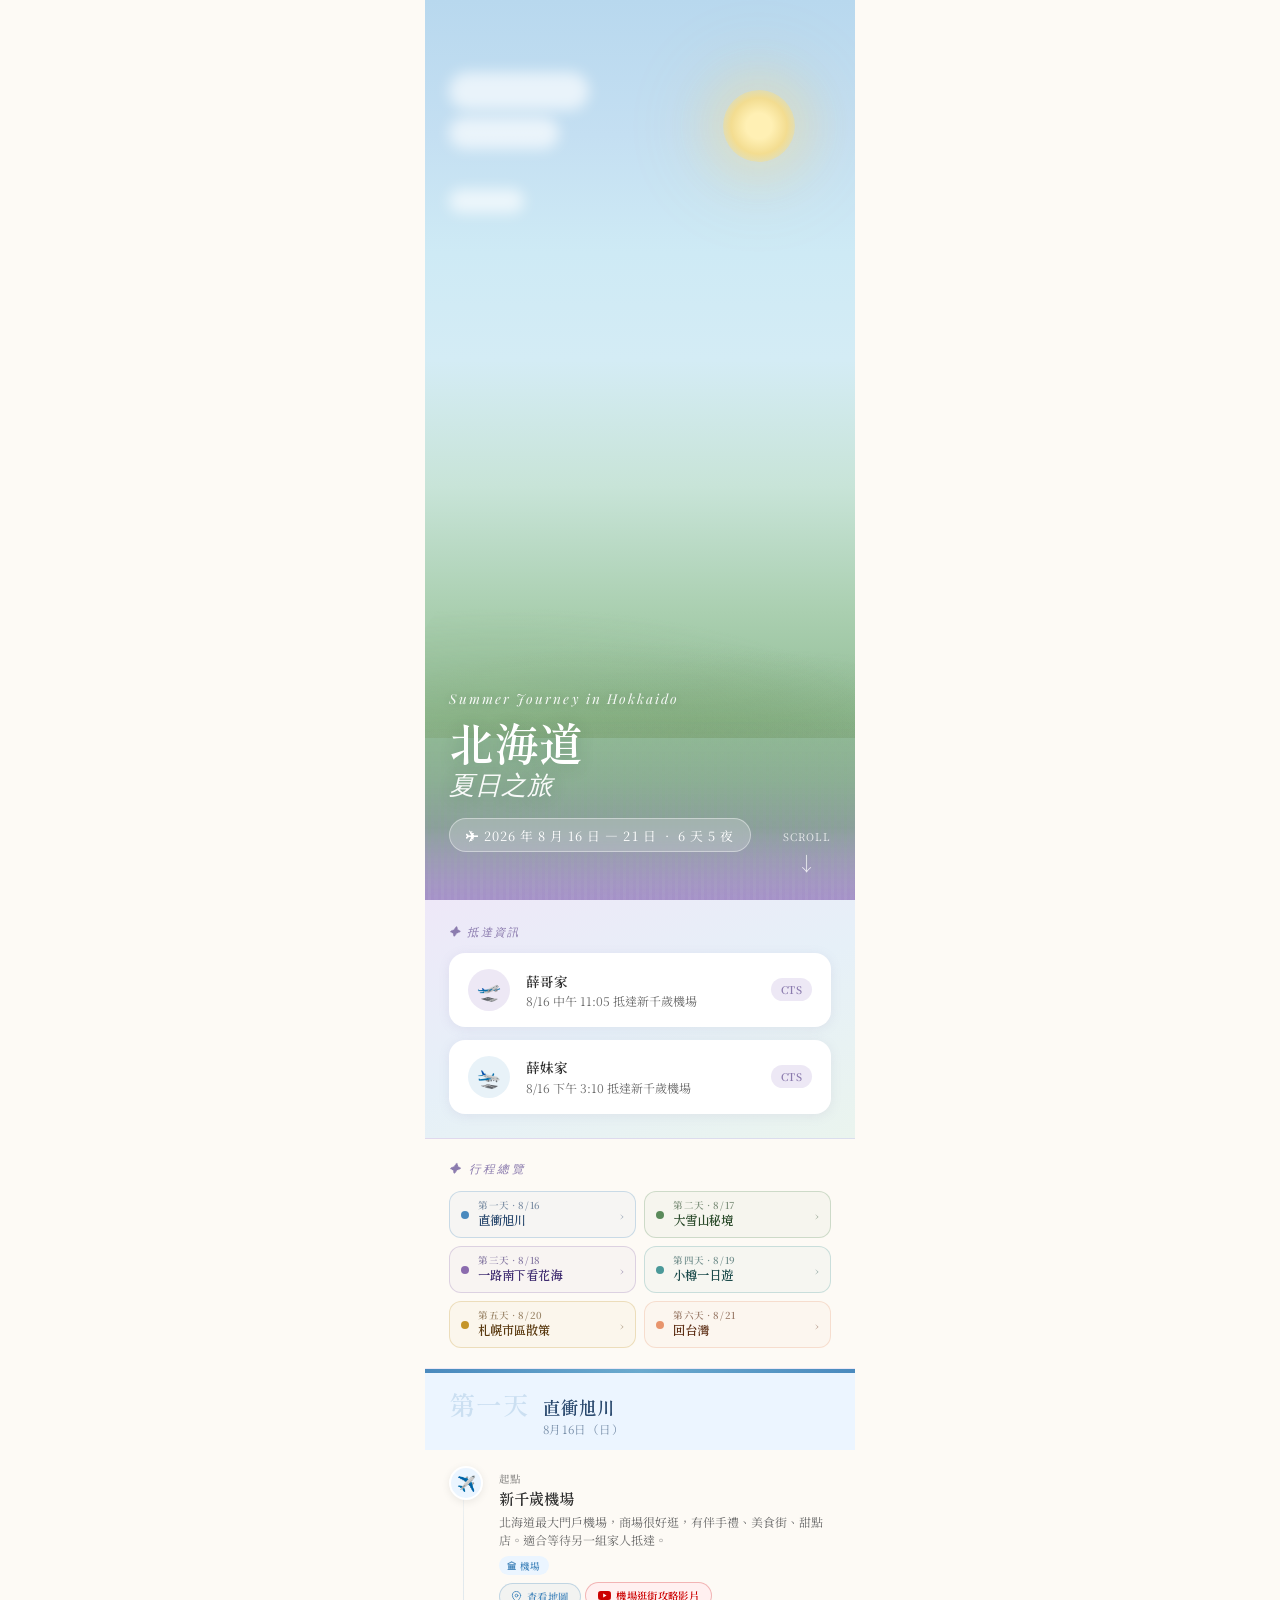
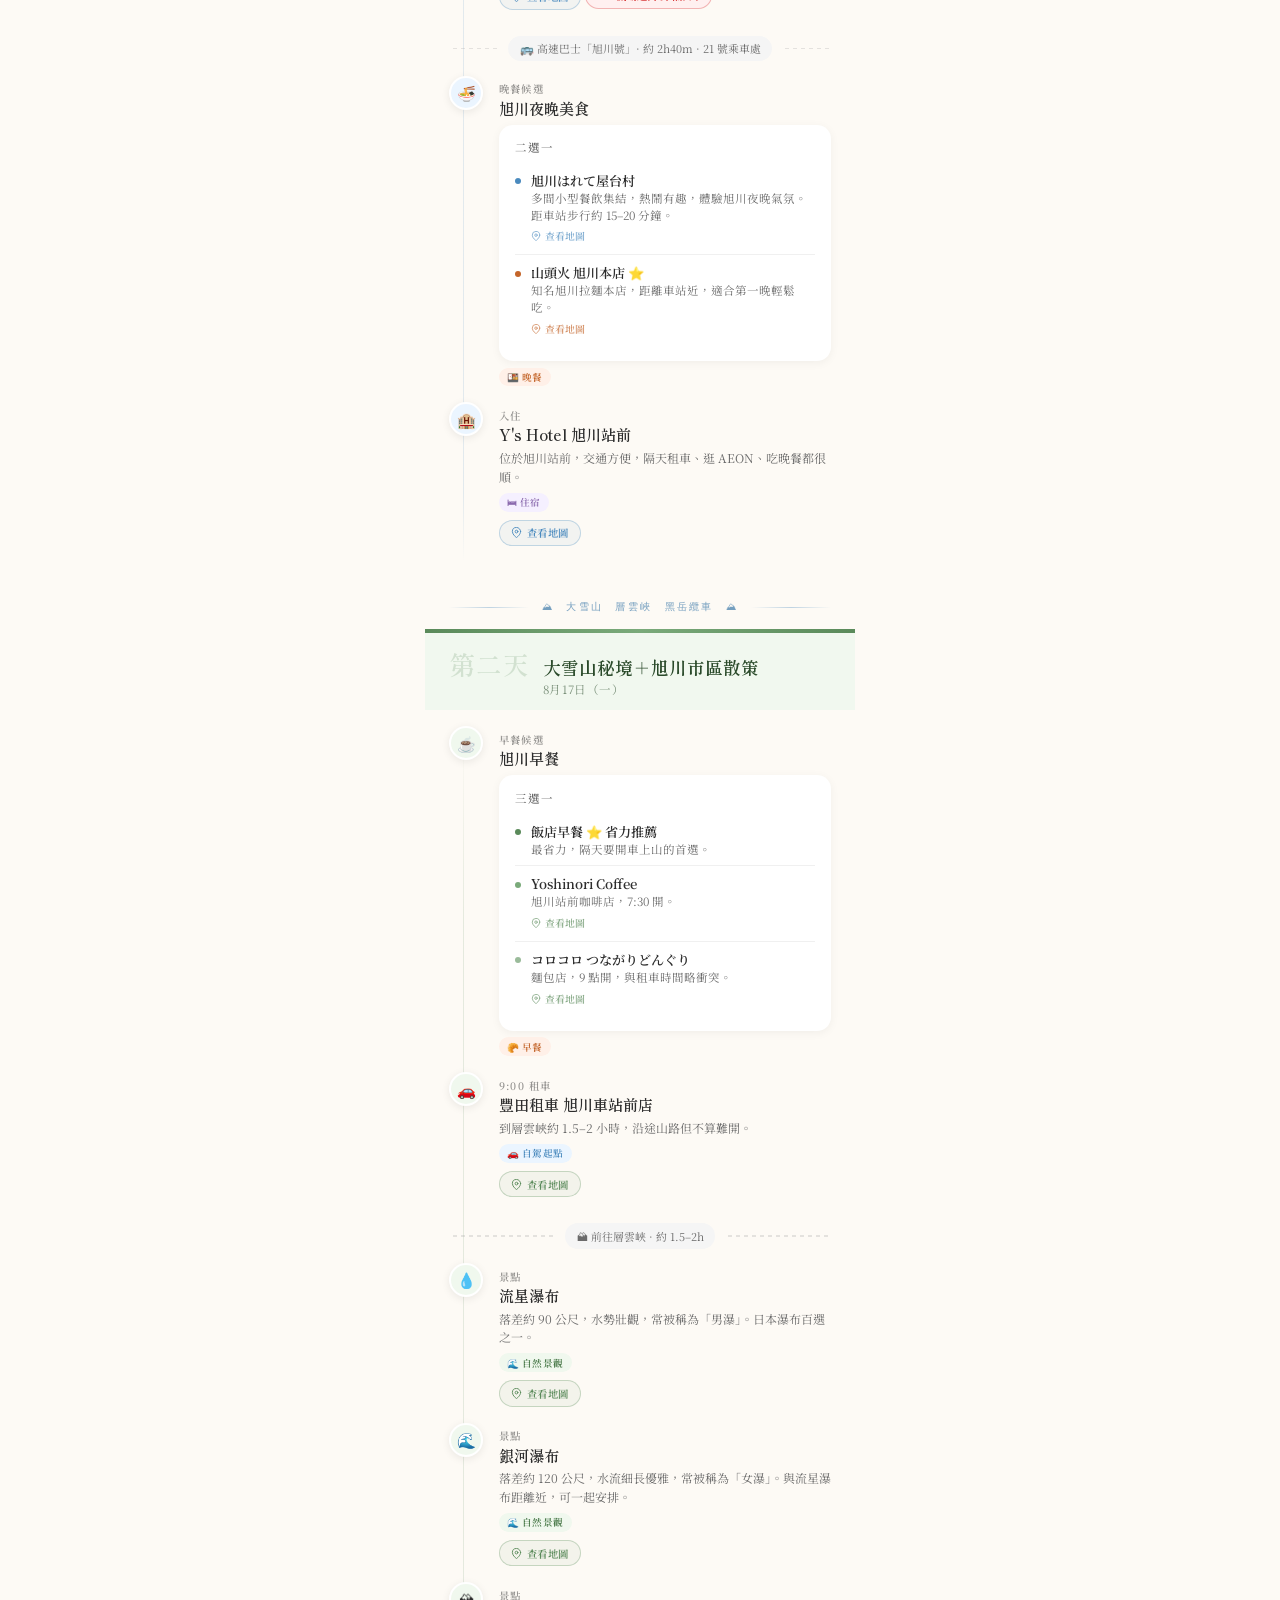
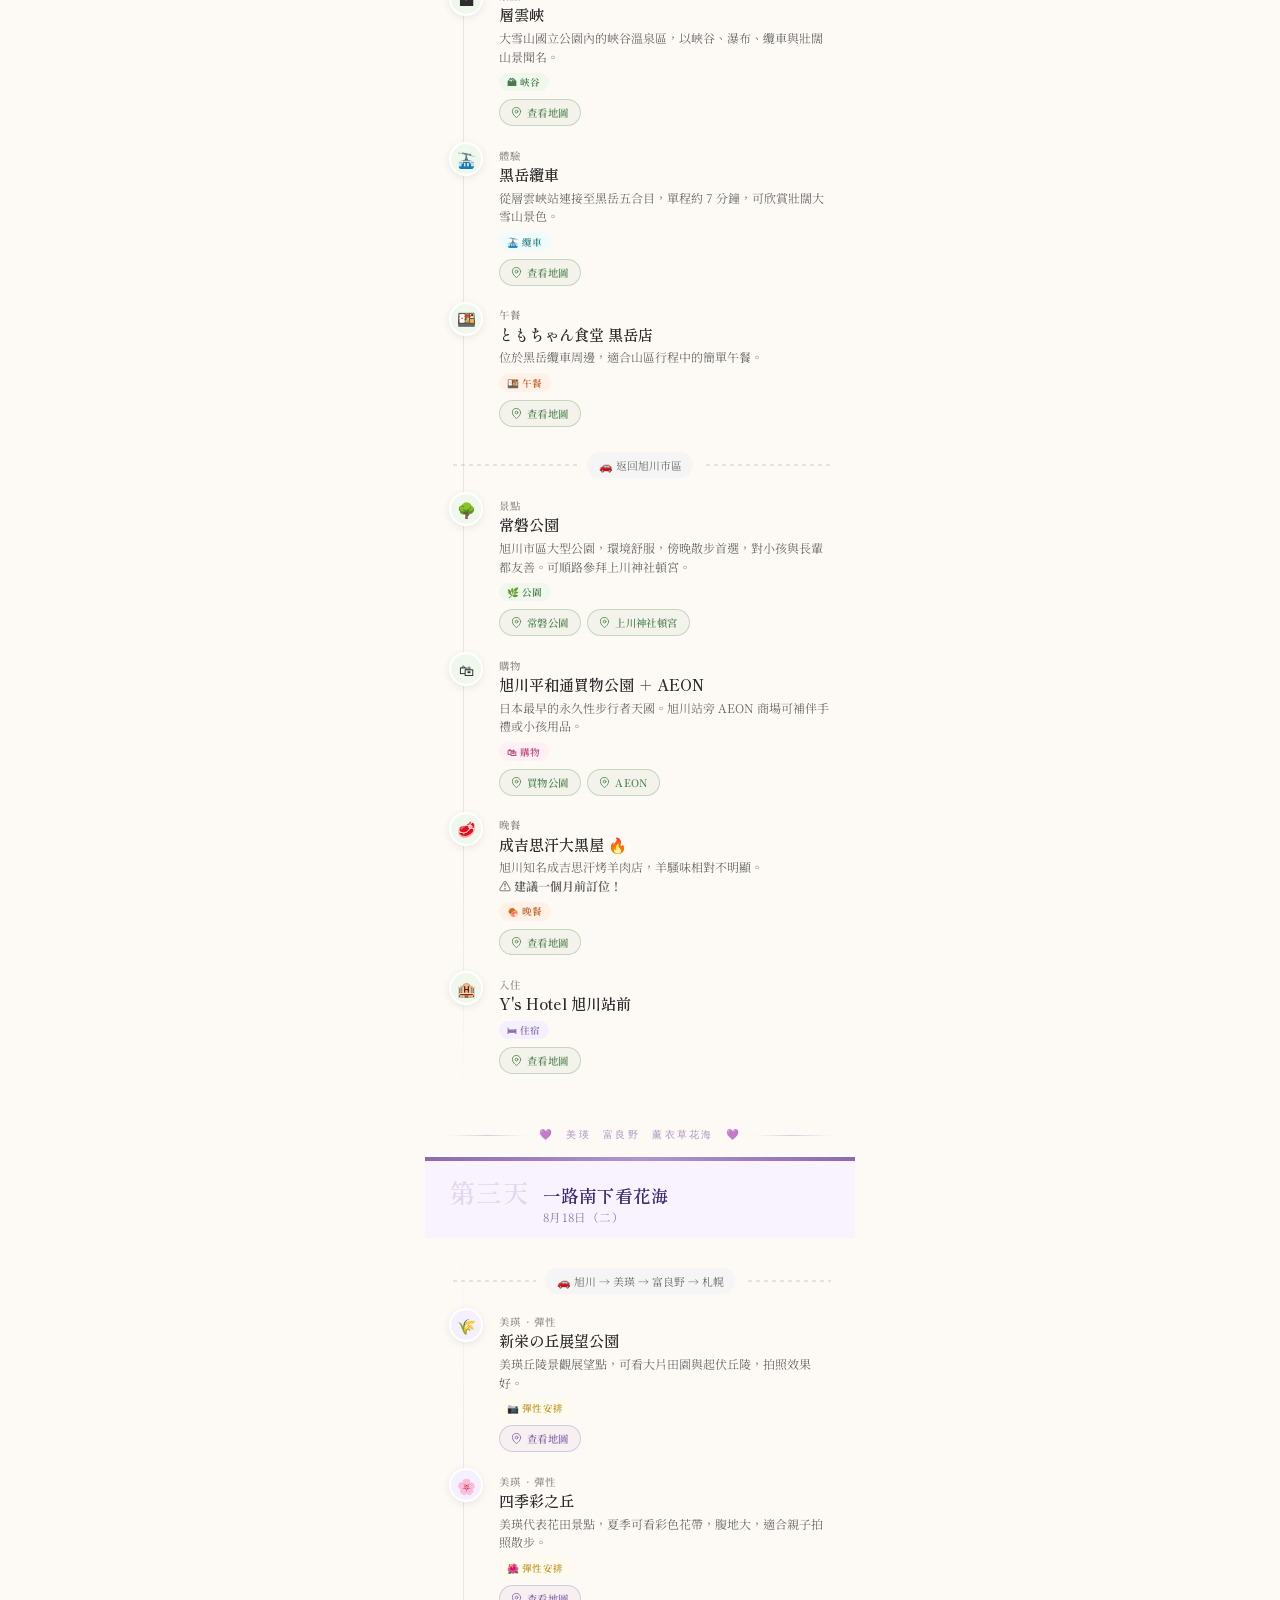
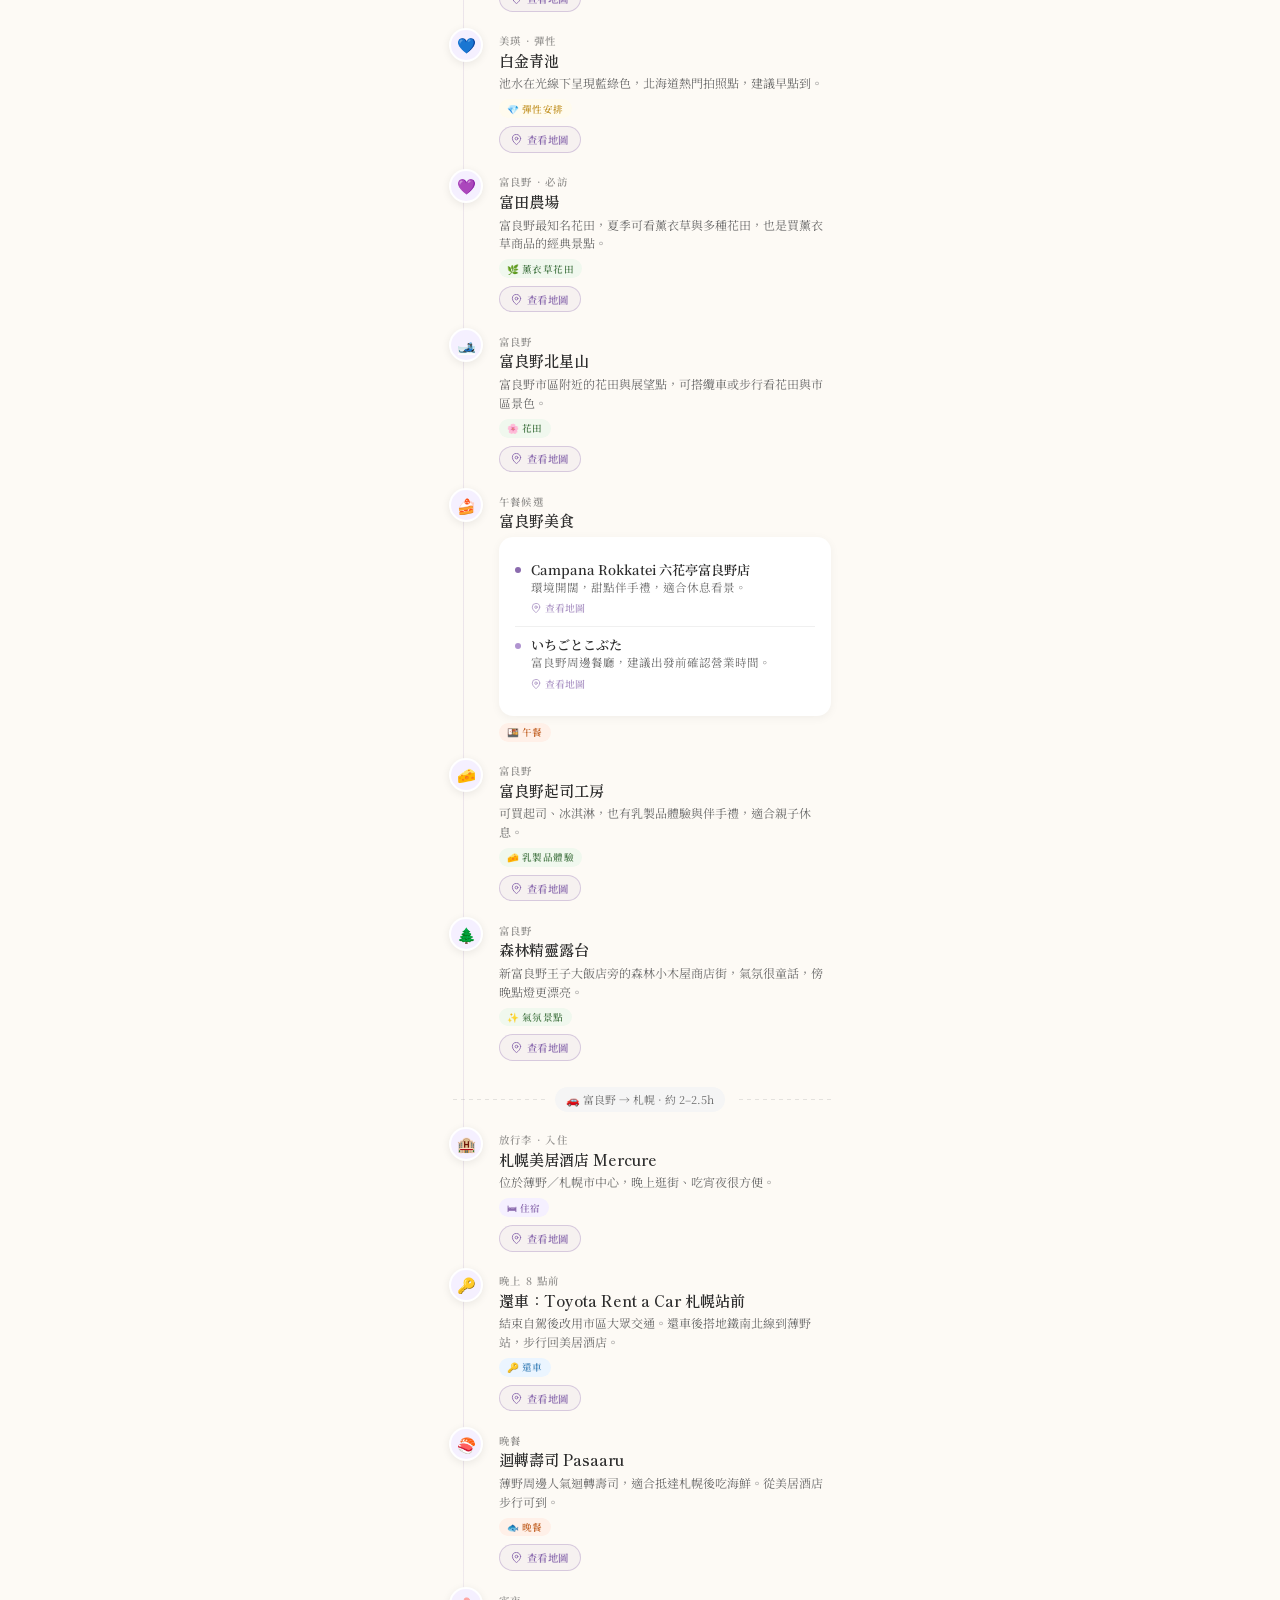
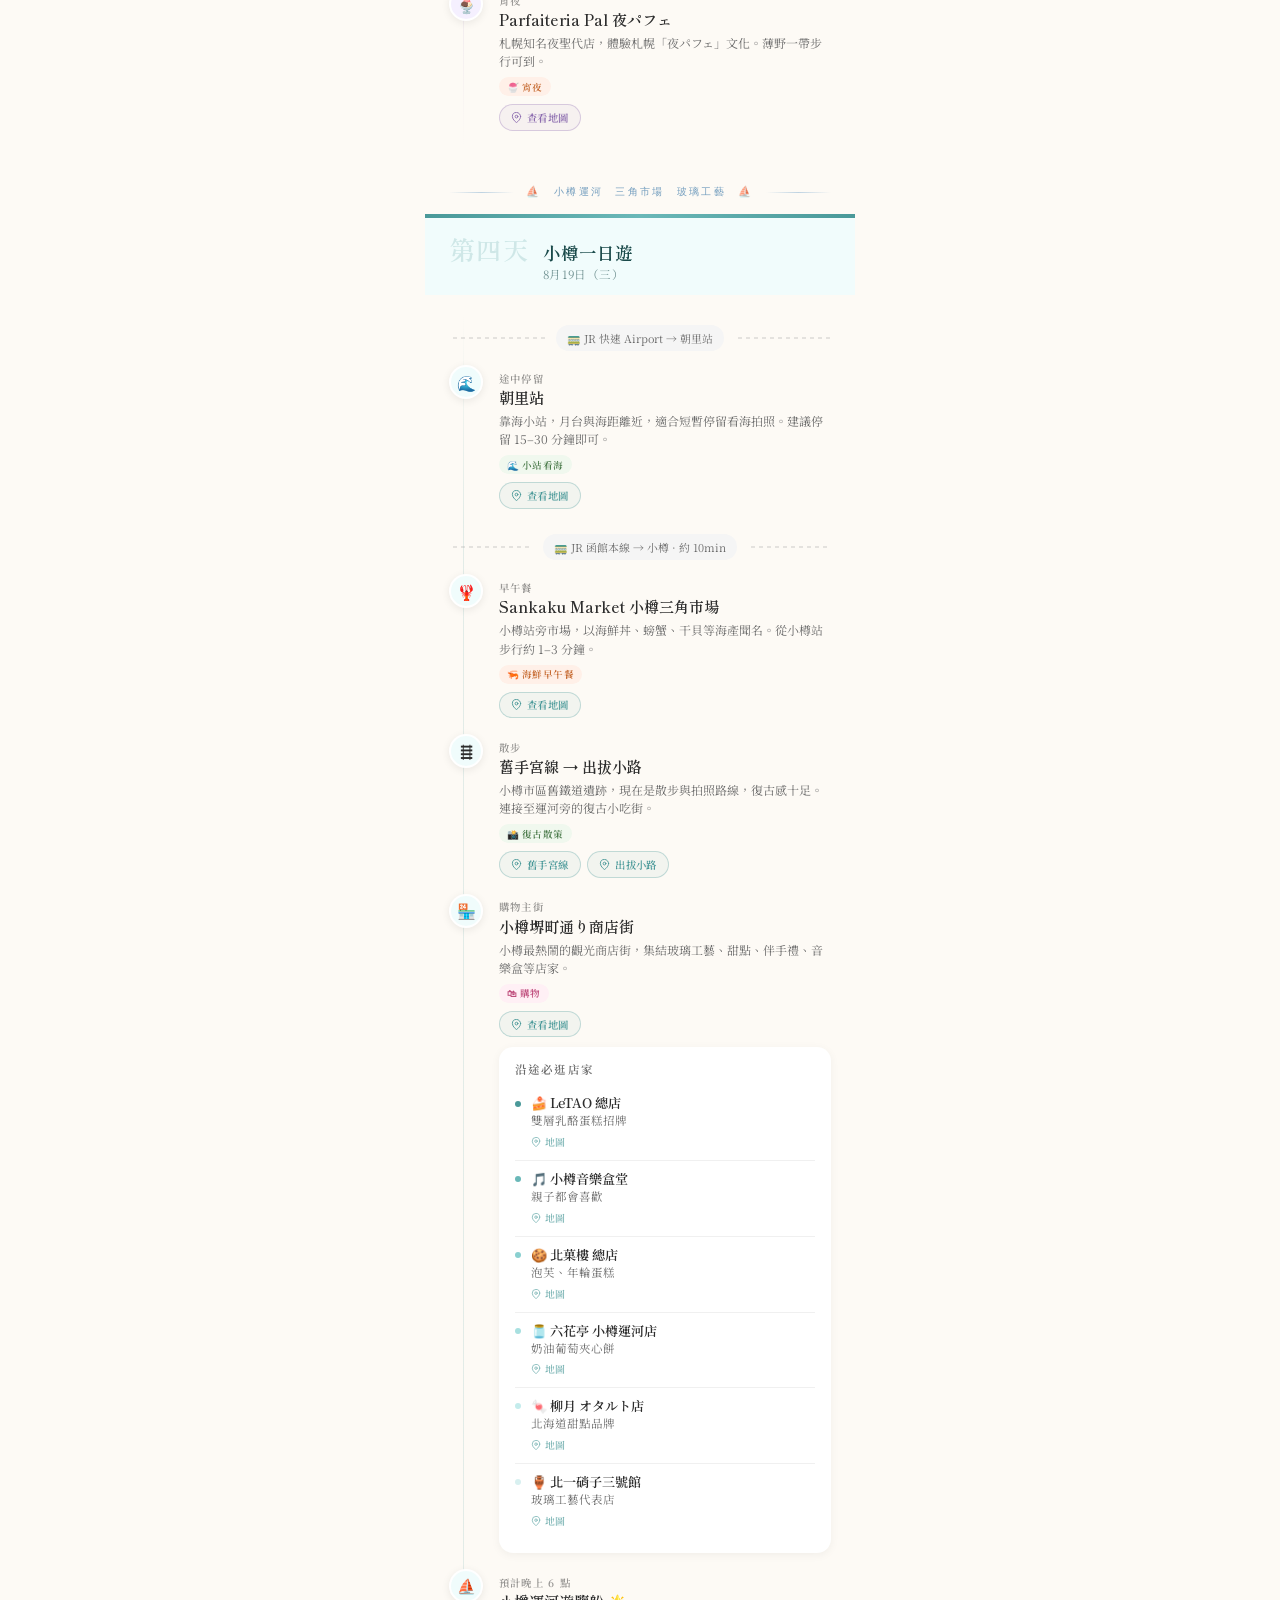
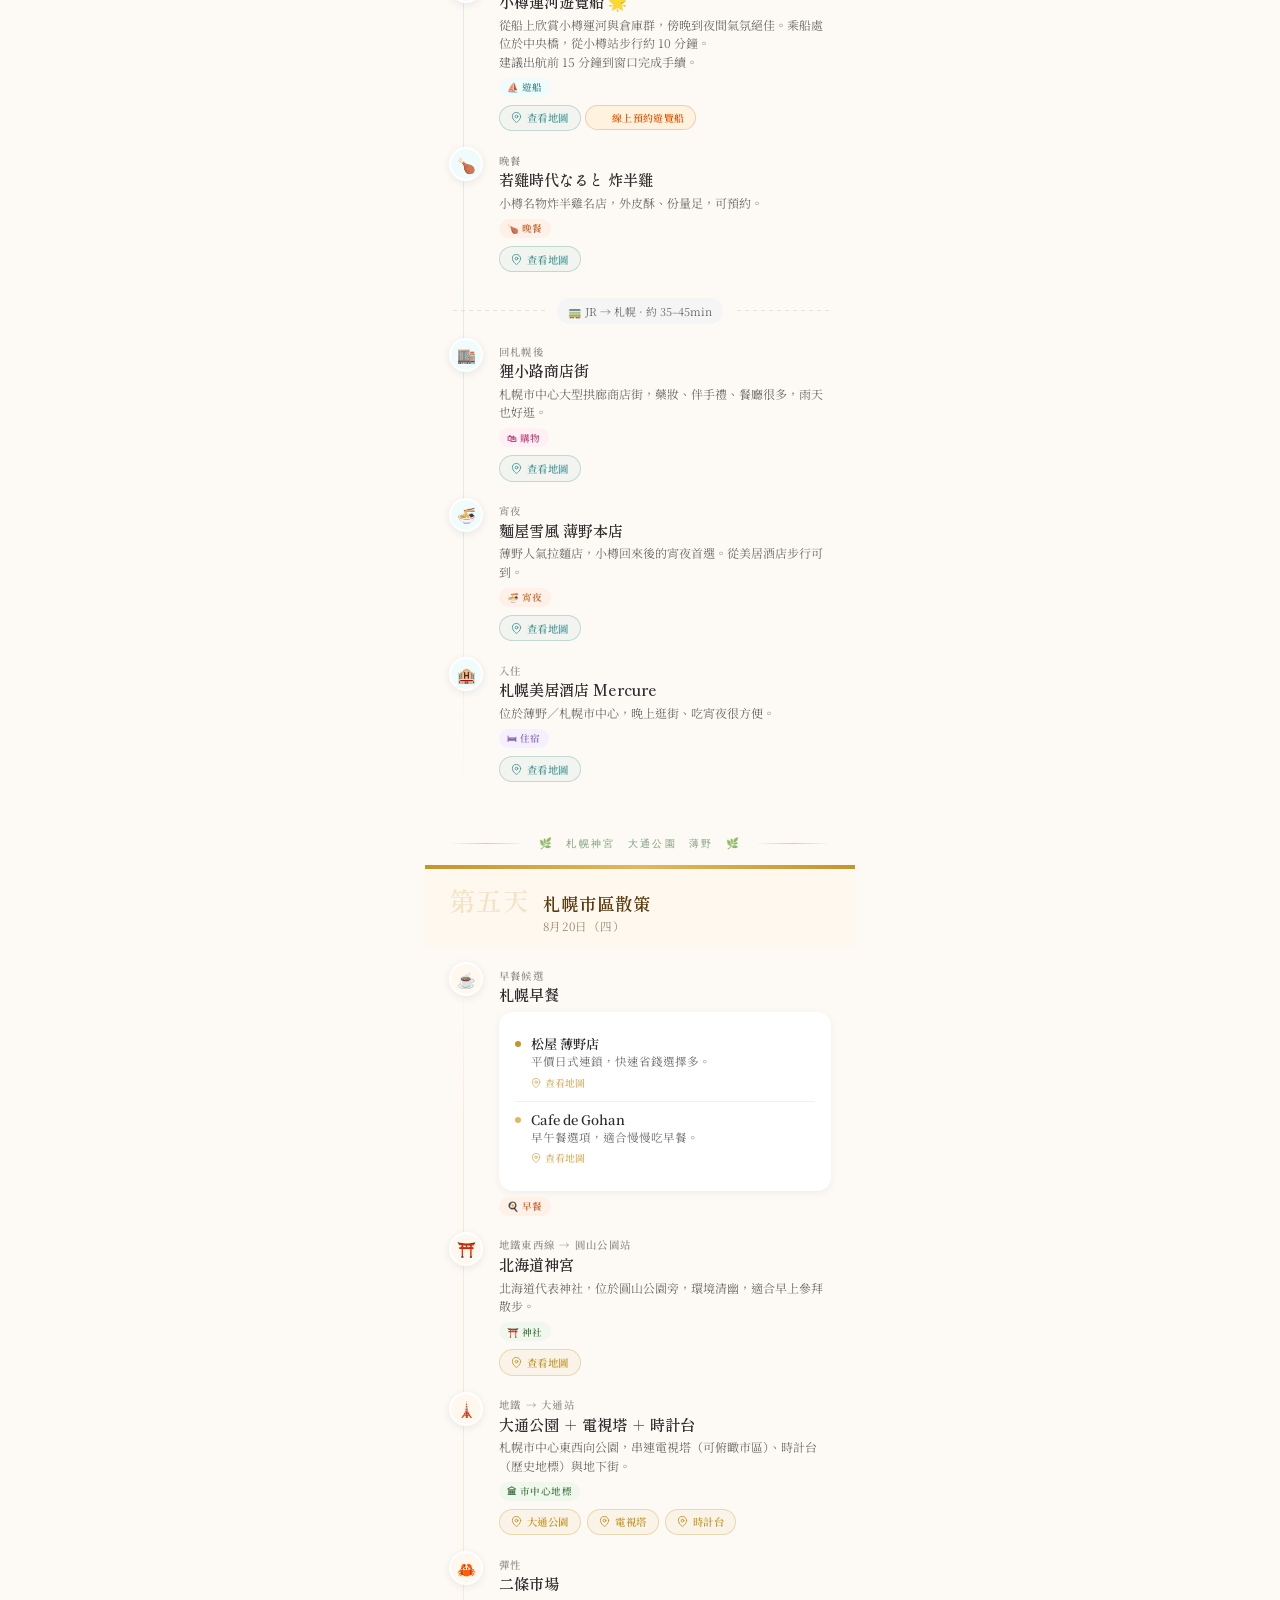
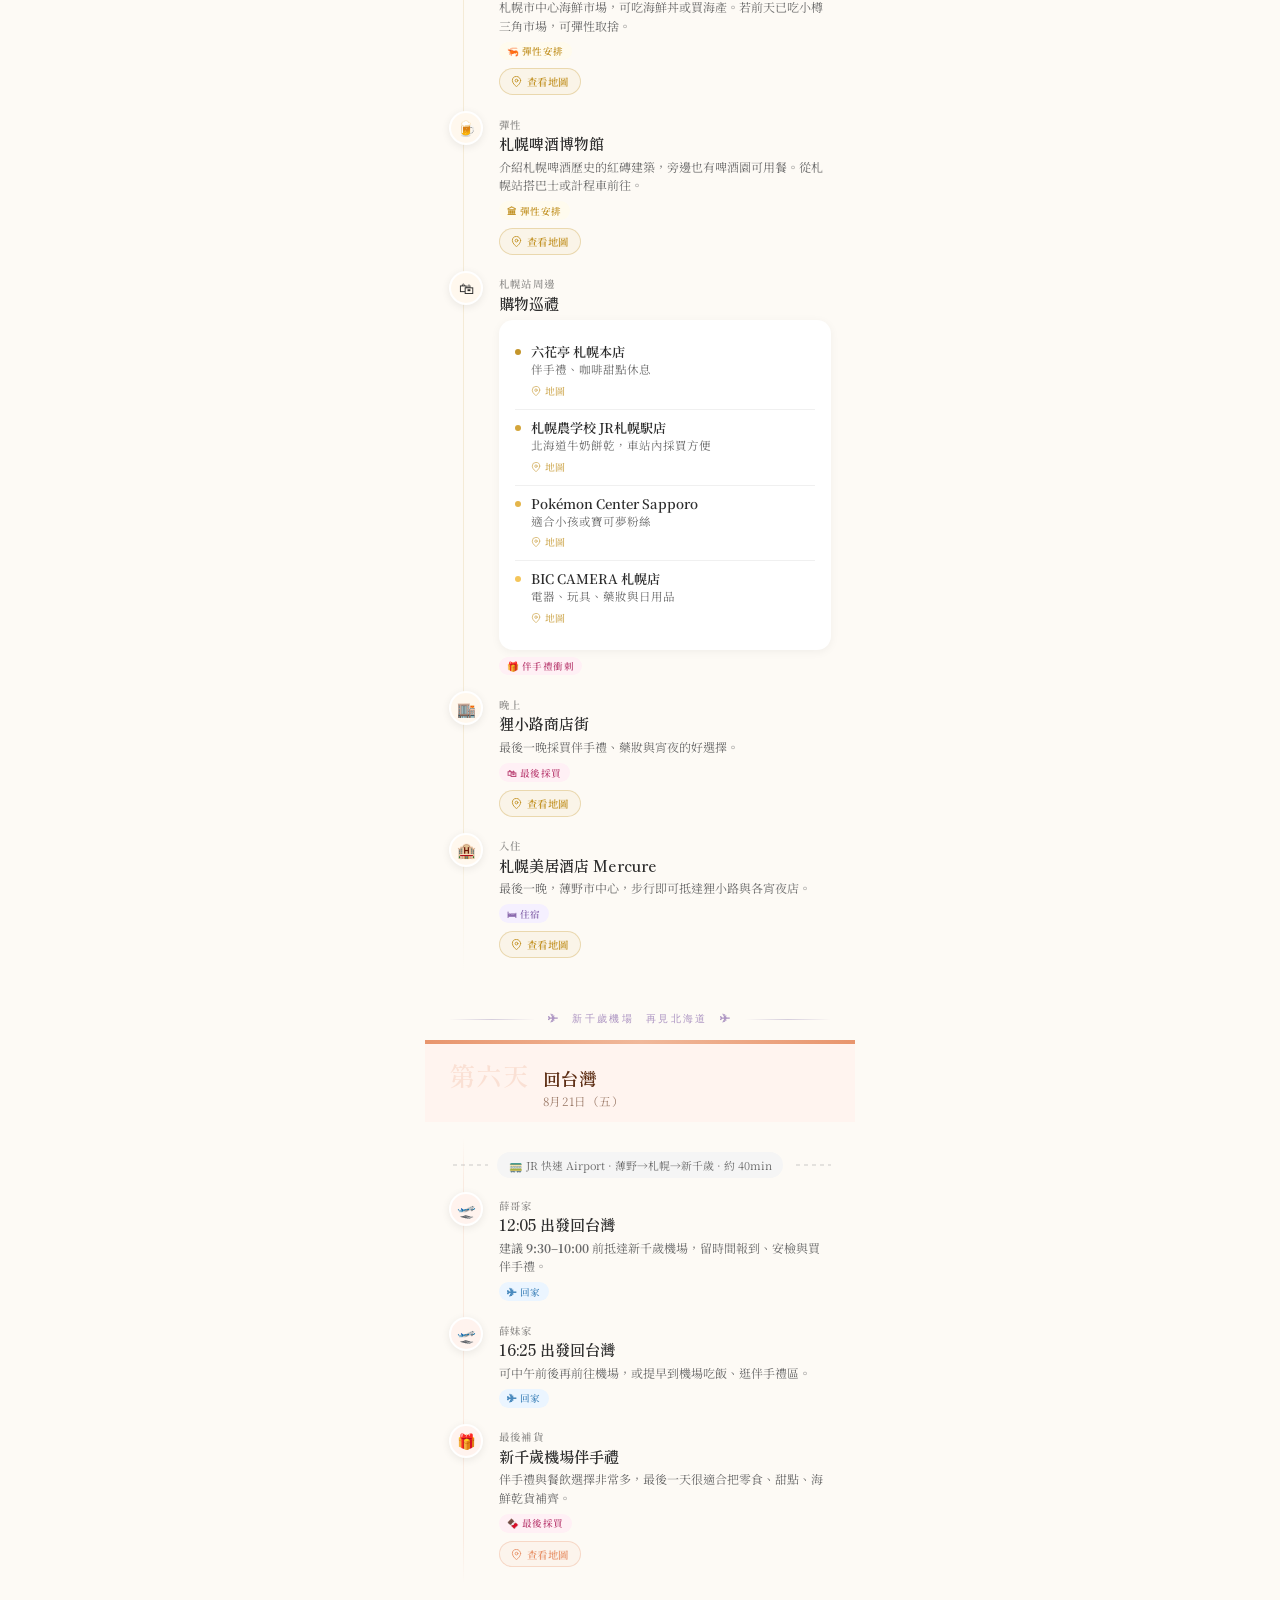
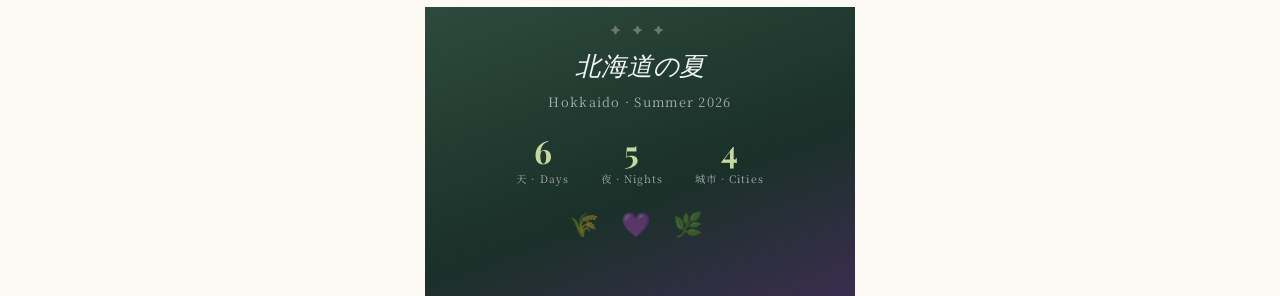
==== commit 28a3ec37: "Update index.html" ====
--- a/index.html
+++ b/index.html
@@ -17,27 +17,129 @@
   body { font-family: 'Noto Serif TC', serif; background: var(--warm-white); color: var(--charcoal); max-width: 430px; margin: 0 auto; overflow-x: hidden; }
 
   /* HERO */
-  .hero { min-height: 100svh; background: linear-gradient(170deg,#C8DDEF 0%,#B5CCDD 25%,#8FAFC0 50%,#7A9DB5 70%,#A8C2A0 85%,#8AAF88 100%); position: relative; display: flex; flex-direction: column; justify-content: flex-end; padding: 2rem 1.5rem 3rem; overflow: hidden; }
-  .hero::before { content:''; position:absolute; bottom:0;left:0;right:0;height:55%; background:radial-gradient(ellipse 200% 60% at 30% 100%,#6B9E88 0%,transparent 60%),radial-gradient(ellipse 180% 55% at 70% 100%,#5A8A6A 0%,transparent 65%),radial-gradient(ellipse 140% 45% at 50% 100%,#4A7A5A 0%,transparent 70%); clip-path:polygon(0% 100%,0% 55%,10% 40%,20% 28%,30% 35%,40% 18%,50% 30%,60% 15%,70% 28%,80% 20%,90% 35%,100% 25%,100% 100%); }
-  .hero::after { content:''; position:absolute; bottom:0;left:0;right:0;height:28%; background:repeating-linear-gradient(90deg,#9B7BBE 0px,#9B7BBE 3px,#B094D0 3px,#B094D0 6px,#8B6BAE 6px,#8B6BAE 9px,#C4A8DC 9px,#C4A8DC 12px); opacity:.55; mask-image:linear-gradient(to top,rgba(0,0,0,.8) 0%,rgba(0,0,0,0) 100%); }
-  .cloud { position:absolute; background:rgba(255,255,255,.7); border-radius:50px; filter:blur(8px); }
-  .cloud-1 { width:120px;height:35px;top:12%;left:-10%;animation:drift 18s linear infinite; }
-  .cloud-2 { width:80px;height:25px;top:20%;left:60%;animation:drift 24s linear infinite 6s; }
-  .cloud-3 { width:150px;height:40px;top:8%;left:20%;animation:drift 20s linear infinite 3s; }
-  @keyframes drift { from{transform:translateX(-150px)} to{transform:translateX(500px)} }
-  .sun { position:absolute;top:10%;right:15%;width:70px;height:70px;background:radial-gradient(circle,#FFE566 30%,#FFD040 60%,rgba(255,210,60,0) 100%);border-radius:50%;box-shadow:0 0 40px 20px rgba(255,225,100,.3);animation:pulse-sun 4s ease-in-out infinite; }
-  @keyframes pulse-sun { 0%,100%{box-shadow:0 0 40px 20px rgba(255,225,100,.3)} 50%{box-shadow:0 0 60px 30px rgba(255,225,100,.5)} }
-  .hero-content { position:relative;z-index:2; }
-  .hero-label { font-family:'Playfair Display',serif;font-style:italic;font-size:.85rem;color:rgba(255,255,255,.9);letter-spacing:.15em;margin-bottom:.5rem;text-shadow:0 1px 8px rgba(0,0,0,.2); }
-  .hero-title { font-family:'Shippori Mincho',serif;font-size:2.8rem;font-weight:600;line-height:1.2;color:#fff;text-shadow:0 2px 20px rgba(0,0,0,.2);margin-bottom:.4rem; }
+  .hero {
+    min-height: 100svh;
+    /* Sky → horizon → meadow, all painted as one smooth gradient */
+    background: linear-gradient(180deg,
+      #B8D8EE 0%,
+      #C4DFF2 15%,
+      #CEEAF5 28%,
+      #D4ECF5 40%,
+      #C8E4D8 54%,
+      #AACFB0 68%,
+      #92BC96 80%,
+      #7DAA82 92%,
+      #C0B8D8 100%);
+    position: relative; display: flex; flex-direction: column;
+    justify-content: flex-end; padding: 2rem 1.5rem 3rem; overflow: hidden;
+  }
+
+  /* Far mountains — pale, hazy, no sharp edges */
+  .hero-hills {
+    position: absolute;
+    bottom: 18%;   /* sit above the lavender band */
+    left: 0; right: 0;
+    height: 38%;
+    /* Three overlapping radial blobs = soft mountain silhouette */
+    background:
+      radial-gradient(ellipse 160% 80% at 20% 110%, rgba(130,168,118,.55) 0%, transparent 60%),
+      radial-gradient(ellipse 140% 70% at 55% 115%, rgba(110,152,100,.50) 0%, transparent 62%),
+      radial-gradient(ellipse 120% 65% at 82% 112%, rgba(120,160,110,.45) 0%, transparent 58%);
+    /* Smooth arc, NOT a jagged spike fence */
+    clip-path: polygon(
+      0% 100%, 0% 68%,
+      8%  52%, 18% 38%, 28% 46%,
+      38% 28%, 50% 40%, 60% 22%,
+      72% 36%, 82% 20%, 92% 32%,
+      100% 22%, 100% 100%);
+    /* Fade out top edge so hills melt into sky */
+    mask-image: linear-gradient(to bottom, transparent 0%, rgba(0,0,0,.6) 25%, rgba(0,0,0,1) 100%);
+  }
+
+  /* Lavender field — a smooth colour wash, zero spikes */
+  .hero-lavender {
+    position: absolute;
+    bottom: 0; left: 0; right: 0;
+    height: 20%;
+    /* Soft purple-to-transparent from bottom */
+    background: linear-gradient(to top,
+      rgba(148,120,190,.60) 0%,
+      rgba(168,140,205,.40) 35%,
+      rgba(180,155,215,.15) 65%,
+      transparent 100%);
+    /* Very subtle vertical stripe texture — NOT a clip-path comb */
+    mask-image: repeating-linear-gradient(
+      90deg,
+      rgba(0,0,0,1)   0px,  rgba(0,0,0,1)   3px,
+      rgba(0,0,0,.85) 3px,  rgba(0,0,0,.85) 6px,
+      rgba(0,0,0,1)   6px,  rgba(0,0,0,1)   9px,
+      rgba(0,0,0,.9)  9px,  rgba(0,0,0,.9)  13px
+    );
+  }
+
+  /* Sun — soft glow only, no harsh rays */
+  .sun {
+    position:absolute;top:10%;right:14%;
+    width:72px;height:72px;
+    background:radial-gradient(circle,rgba(255,240,180,1) 25%,rgba(255,220,120,.8) 55%,rgba(255,210,100,0) 100%);
+    border-radius:50%;
+    box-shadow:0 0 35px 18px rgba(255,220,130,.22),0 0 70px 35px rgba(255,210,100,.1);
+    animation:pulse-sun 5s ease-in-out infinite;
+    z-index:1;
+  }
+  @keyframes pulse-sun {
+    0%,100%{box-shadow:0 0 35px 18px rgba(255,220,130,.22),0 0 70px 35px rgba(255,210,100,.1)}
+    50%    {box-shadow:0 0 45px 24px rgba(255,220,130,.30),0 0 90px 45px rgba(255,210,100,.15)}
+  }
+
+  /* Clouds — simple blurred pills, original style */
+  .cloud { position:absolute;background:rgba(255,255,255,.65);border-radius:50px;filter:blur(7px);z-index:1; }
+  .cloud-1 { width:110px;height:32px;top:13%;animation:drift 20s linear infinite; }
+  .cloud-2 { width:75px;height:24px;top:21%;animation:drift 26s linear infinite 7s; }
+  .cloud-3 { width:140px;height:38px;top:8%;animation:drift 23s linear infinite 3s; }
+  @keyframes drift { from{transform:translateX(-180px)} to{transform:translateX(480px)} }
+
+  /* Hero content */
+  .hero-content { position:relative;z-index:3; }
+  .hero-label { font-family:'Playfair Display',serif;font-style:italic;font-size:.85rem;color:rgba(255,255,255,.92);letter-spacing:.15em;margin-bottom:.5rem;text-shadow:0 1px 10px rgba(0,60,40,.2); }
+  .hero-title { font-family:'Shippori Mincho',serif;font-size:2.8rem;font-weight:600;line-height:1.2;color:#fff;text-shadow:0 2px 18px rgba(0,50,30,.2);margin-bottom:.4rem; }
   .hero-title span { font-family:'Playfair Display',serif;font-style:italic;font-weight:400;font-size:1.6rem;color:rgba(255,255,255,.95);display:block; }
   .hero-dates { display:inline-flex;align-items:center;gap:.5rem;background:rgba(255,255,255,.2);backdrop-filter:blur(10px);border:1px solid rgba(255,255,255,.4);border-radius:100px;padding:.4rem 1rem;font-size:.8rem;color:#fff;letter-spacing:.08em;margin-top:.8rem; }
-  .hero-scroll { position:absolute;bottom:1.5rem;right:1.5rem;z-index:2;display:flex;flex-direction:column;align-items:center;gap:.3rem;color:rgba(255,255,255,.8);font-size:.65rem;letter-spacing:.1em;animation:bounce 2s ease-in-out infinite; }
+  .hero-scroll { position:absolute;bottom:1.5rem;right:1.5rem;z-index:3;display:flex;flex-direction:column;align-items:center;gap:.3rem;color:rgba(255,255,255,.8);font-size:.65rem;letter-spacing:.1em;animation:bounce 2s ease-in-out infinite; }
   .hero-scroll::after { content:'↓';font-size:1.2rem; }
   @keyframes bounce { 0%,100%{transform:translateY(0)} 50%{transform:translateY(6px)} }
 
+  /* ── SEASON DIVIDER — whisper-thin, elegant ── */
+  .season-banner {
+    position:relative;overflow:hidden;
+    padding:.9rem 1.5rem;
+    display:flex;align-items:center;gap:.8rem;
+    background:var(--warm-white);
+  }
+  .season-banner::before,.season-banner::after {
+    content:'';flex:1;height:1px;
+  }
+  .season-banner.lavender::before,.season-banner.lavender::after {
+    background:linear-gradient(90deg,transparent,rgba(139,123,174,.35),transparent);
+  }
+  .season-banner.green::before,.season-banner.green::after {
+    background:linear-gradient(90deg,transparent,rgba(90,138,90,.35),transparent);
+  }
+  .season-banner.sky::before,.season-banner.sky::after {
+    background:linear-gradient(90deg,transparent,rgba(74,138,190,.35),transparent);
+  }
+  .season-banner-text {
+    font-family:'Shippori Mincho',serif;
+    font-size:.65rem;
+    letter-spacing:.22em;
+    white-space:nowrap;
+  }
+  .season-banner.lavender .season-banner-text { color:rgba(139,107,174,.7); }
+  .season-banner.green   .season-banner-text { color:rgba(74,120,74,.7); }
+  .season-banner.sky     .season-banner-text { color:rgba(58,120,168,.7); }
+
   /* FLIGHT */
-  .flight-section { background:linear-gradient(135deg,#EDE8F5,#E8F2F8);padding:1.5rem;border-bottom:1px solid rgba(139,123,174,.2); }
+  .flight-section { background:linear-gradient(160deg,#EEE8F8,#E6F0F8,#EAF4EE);padding:1.5rem;border-bottom:1px solid rgba(139,123,174,.15); }
   .section-eyebrow { font-family:'Playfair Display',serif;font-style:italic;font-size:.7rem;color:var(--lavender);letter-spacing:.2em;text-transform:uppercase;margin-bottom:.8rem; }
   .flight-cards { display:flex;flex-direction:column;gap:.8rem; }
   .flight-card { background:white;border-radius:16px;padding:1rem 1.2rem;box-shadow:0 2px 12px rgba(139,123,174,.12);display:flex;align-items:center;gap:1rem; }
@@ -255,8 +357,12 @@
 
 <!-- HERO -->
 <section class="hero">
-  <div class="cloud cloud-1"></div><div class="cloud cloud-2"></div><div class="cloud cloud-3"></div>
+  <div class="cloud cloud-1"></div>
+  <div class="cloud cloud-2"></div>
+  <div class="cloud cloud-3"></div>
   <div class="sun"></div>
+  <div class="hero-hills"></div>
+  <div class="hero-lavender"></div>
   <div class="hero-content">
     <div class="hero-label">Summer Journey in Hokkaido</div>
     <h1 class="hero-title">北海道<br><span>夏日之旅</span></h1>
@@ -399,7 +505,7 @@
 
   </div>
 </section>
-<div class="day-divider"></div>
+<div class="season-banner sky"><span class="season-banner-text">⛰　大雪山　層雲峽　黑岳纜車　⛰</span></div>
 
 <!-- ══ DAY 2 ══ -->
 <section id="day2" class="day-section day-2" style="scroll-margin-top:0px">
@@ -602,7 +708,7 @@
 
   </div>
 </section>
-<div class="day-divider"></div>
+<div class="season-banner lavender"><span class="season-banner-text">💜　美瑛　富良野　薰衣草花海　💜</span></div>
 
 <!-- ══ DAY 3 ══ -->
 <section id="day3" class="day-section day-3" style="scroll-margin-top:0px">
@@ -801,7 +907,7 @@
 
   </div>
 </section>
-<div class="day-divider"></div>
+<div class="season-banner sky"><span class="season-banner-text">⛵　小樽運河　三角市場　玻璃工藝　⛵</span></div>
 
 <!-- ══ DAY 4 ══ -->
 <section id="day4" class="day-section day-4" style="scroll-margin-top:0px">
@@ -967,7 +1073,7 @@
 
   </div>
 </section>
-<div class="day-divider"></div>
+<div class="season-banner green"><span class="season-banner-text">🌿　札幌神宮　大通公園　薄野　🌿</span></div>
 
 <!-- ══ DAY 5 ══ -->
 <section id="day5" class="day-section day-5" style="scroll-margin-top:0px">
@@ -1089,7 +1195,7 @@
 
   </div>
 </section>
-<div class="day-divider"></div>
+<div class="season-banner lavender"><span class="season-banner-text">✈　新千歲機場　再見北海道　✈</span></div>
 
 <!-- ══ DAY 6 ══ -->
 <section id="day6" class="day-section day-6" style="scroll-margin-top:0px">
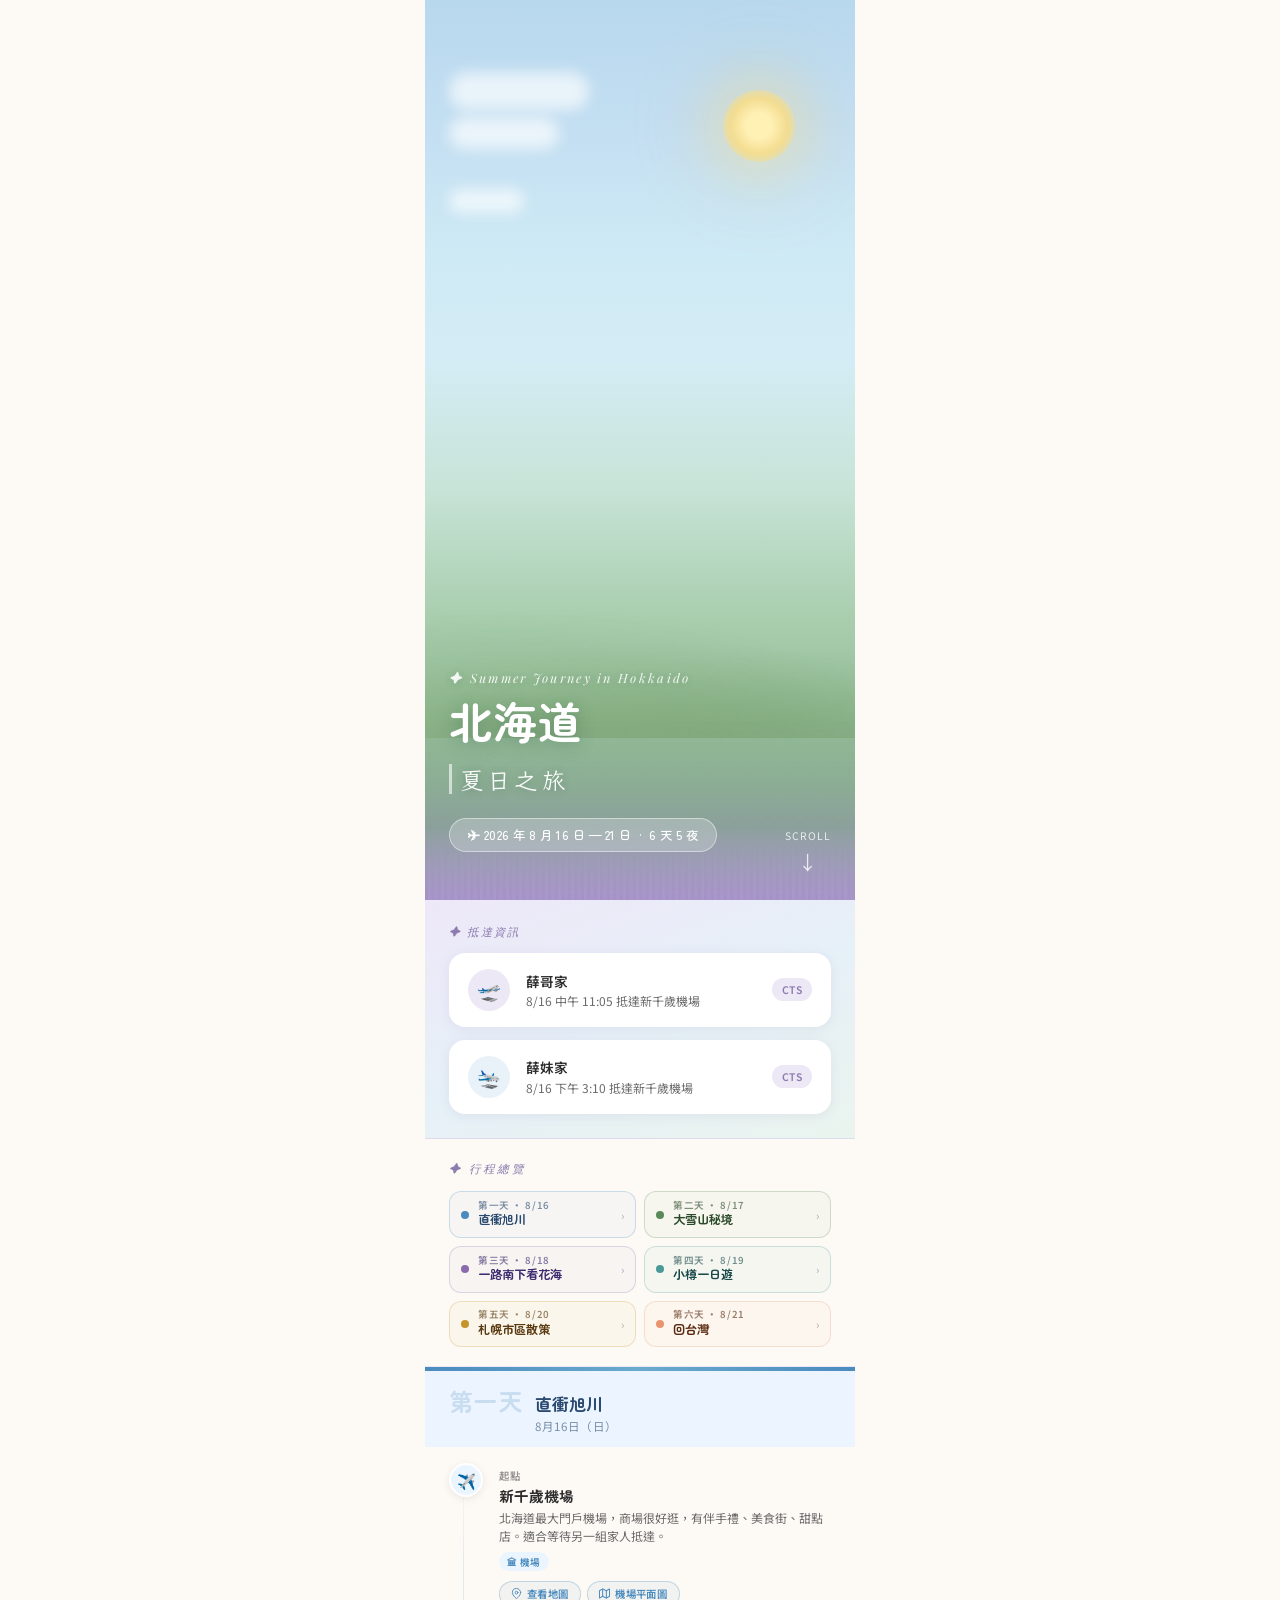
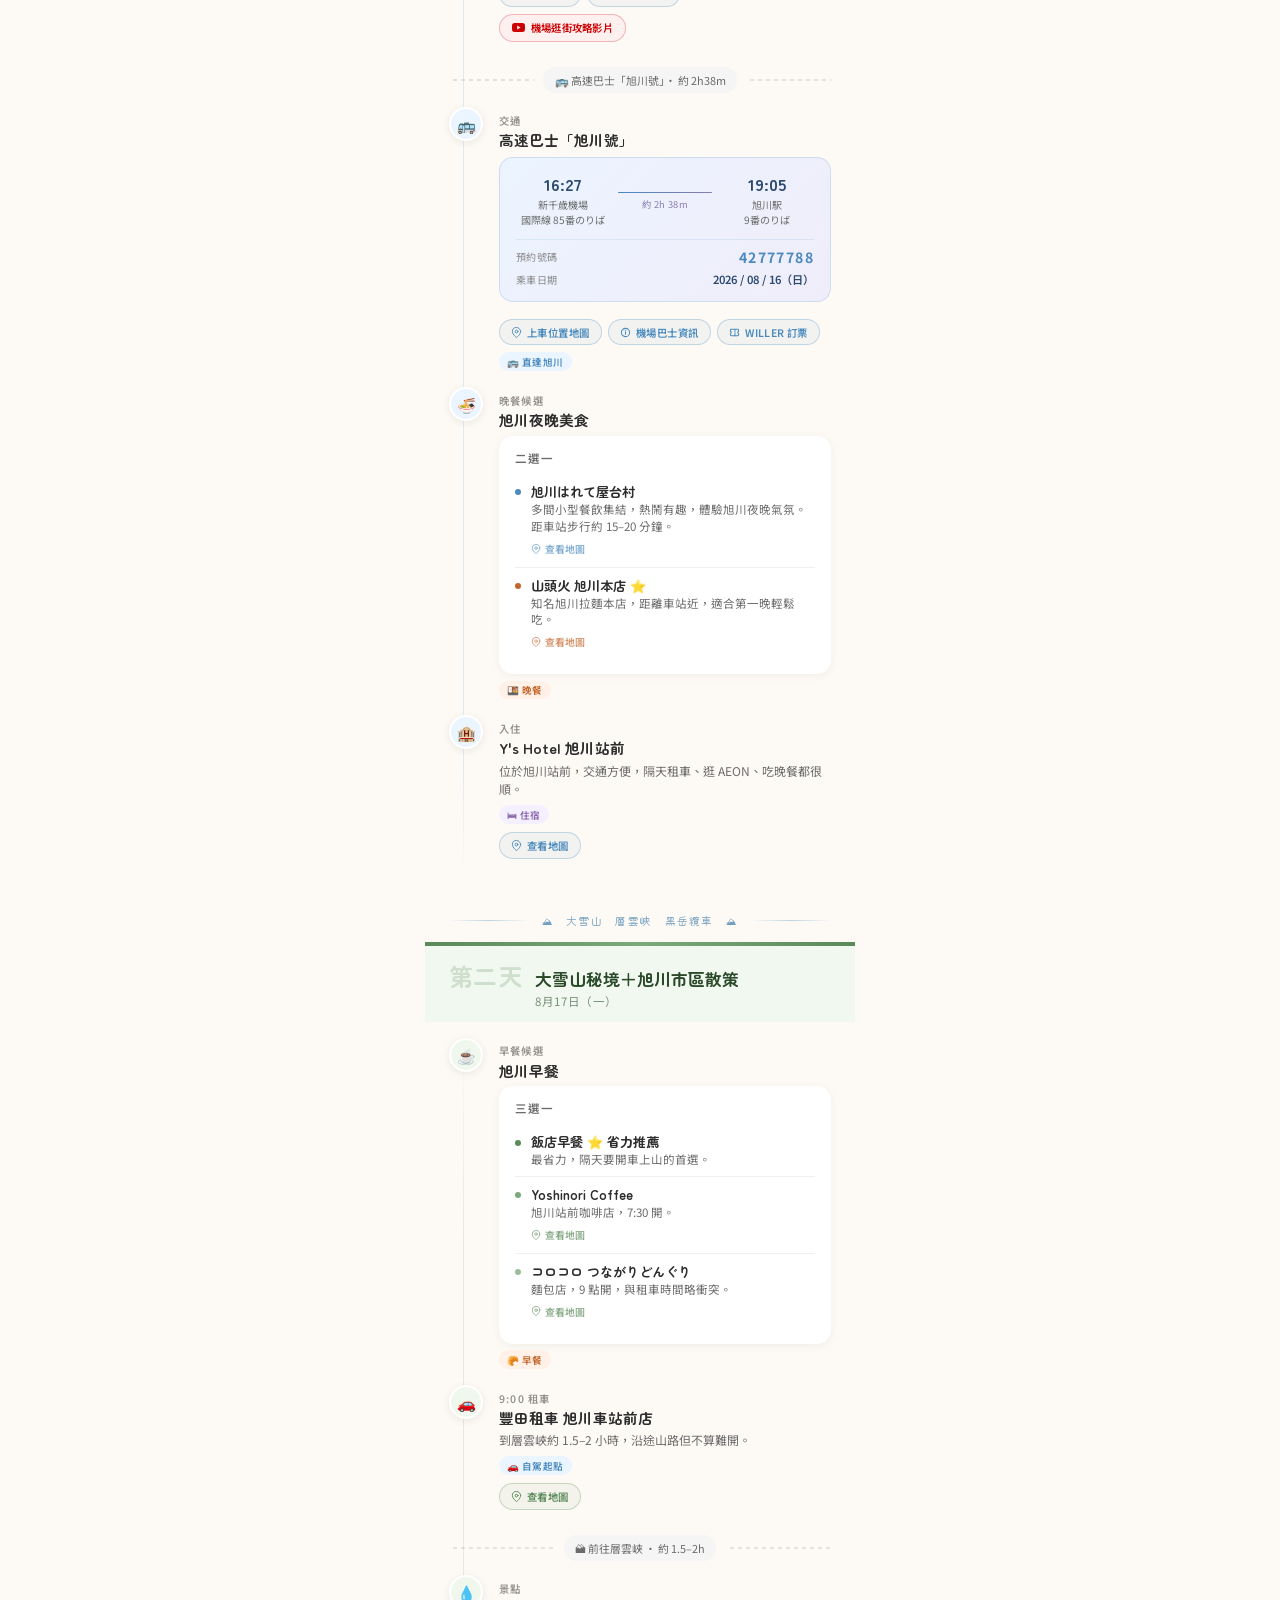
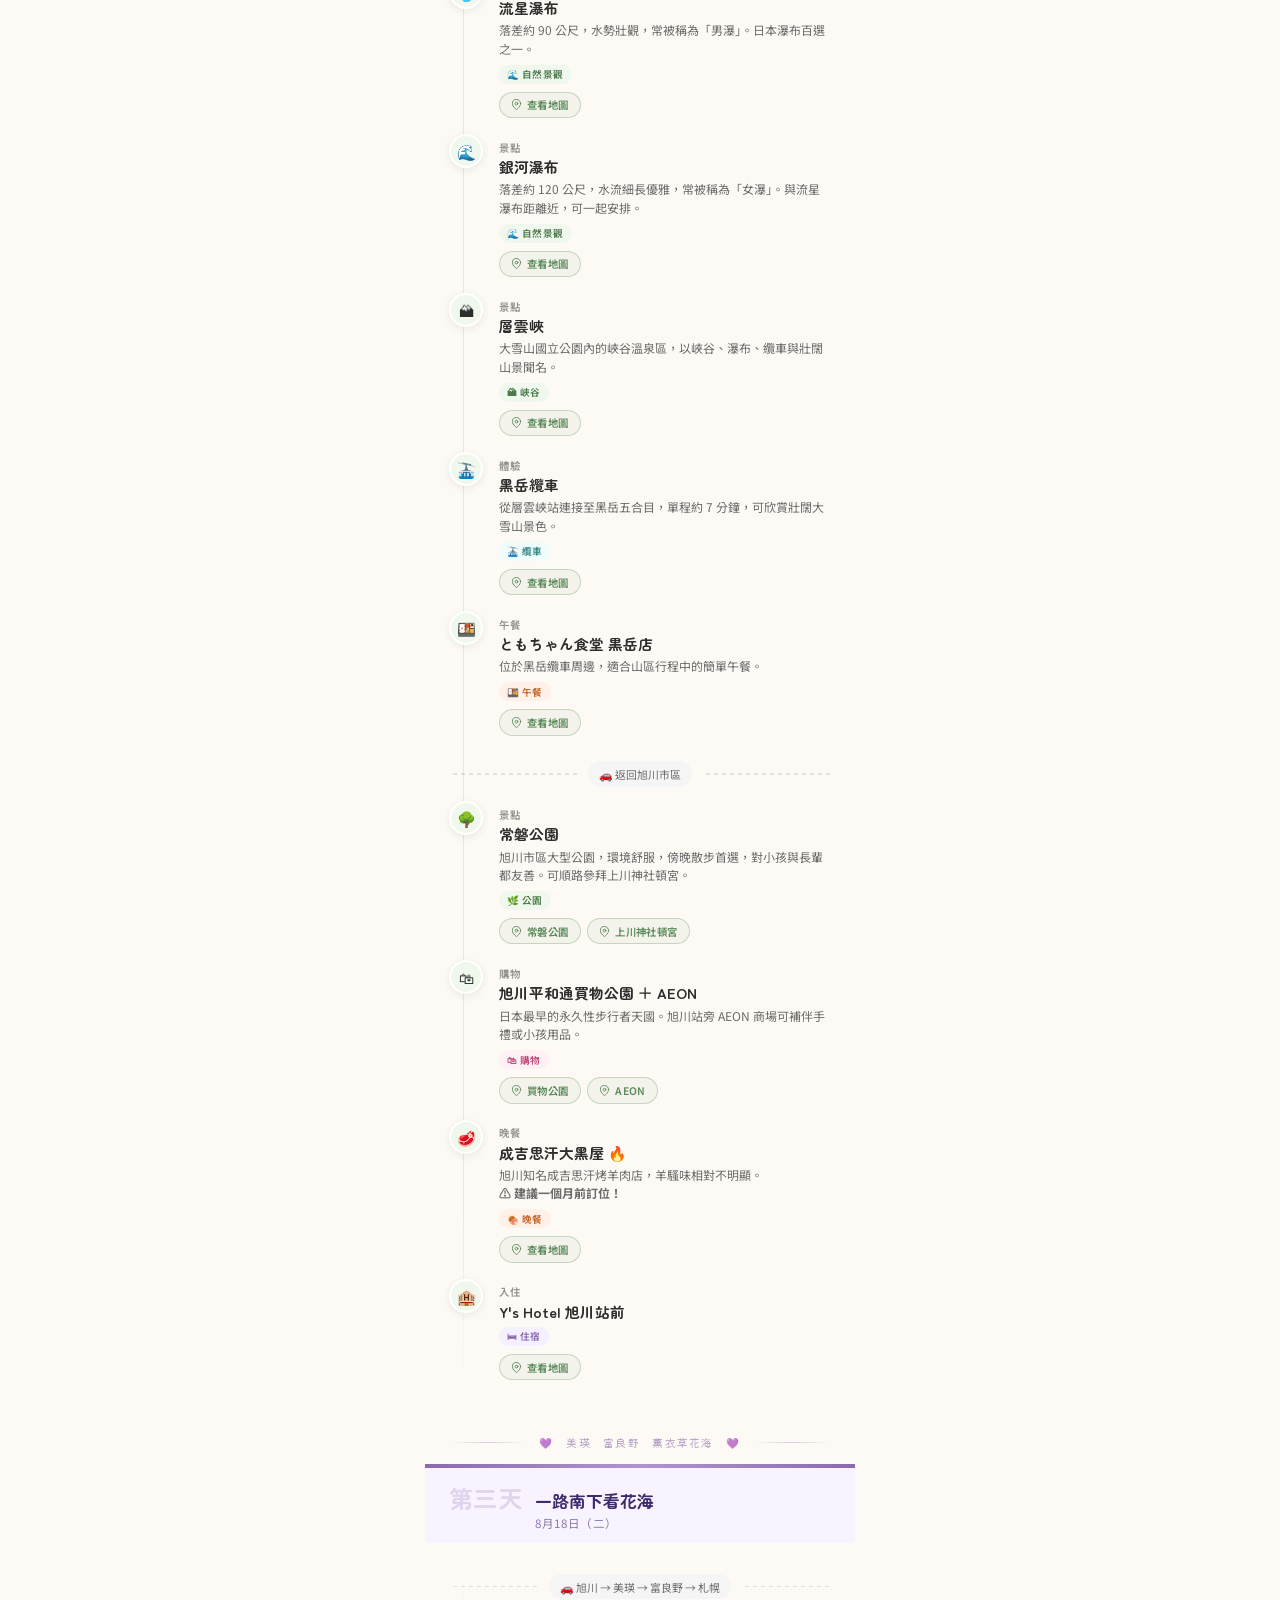
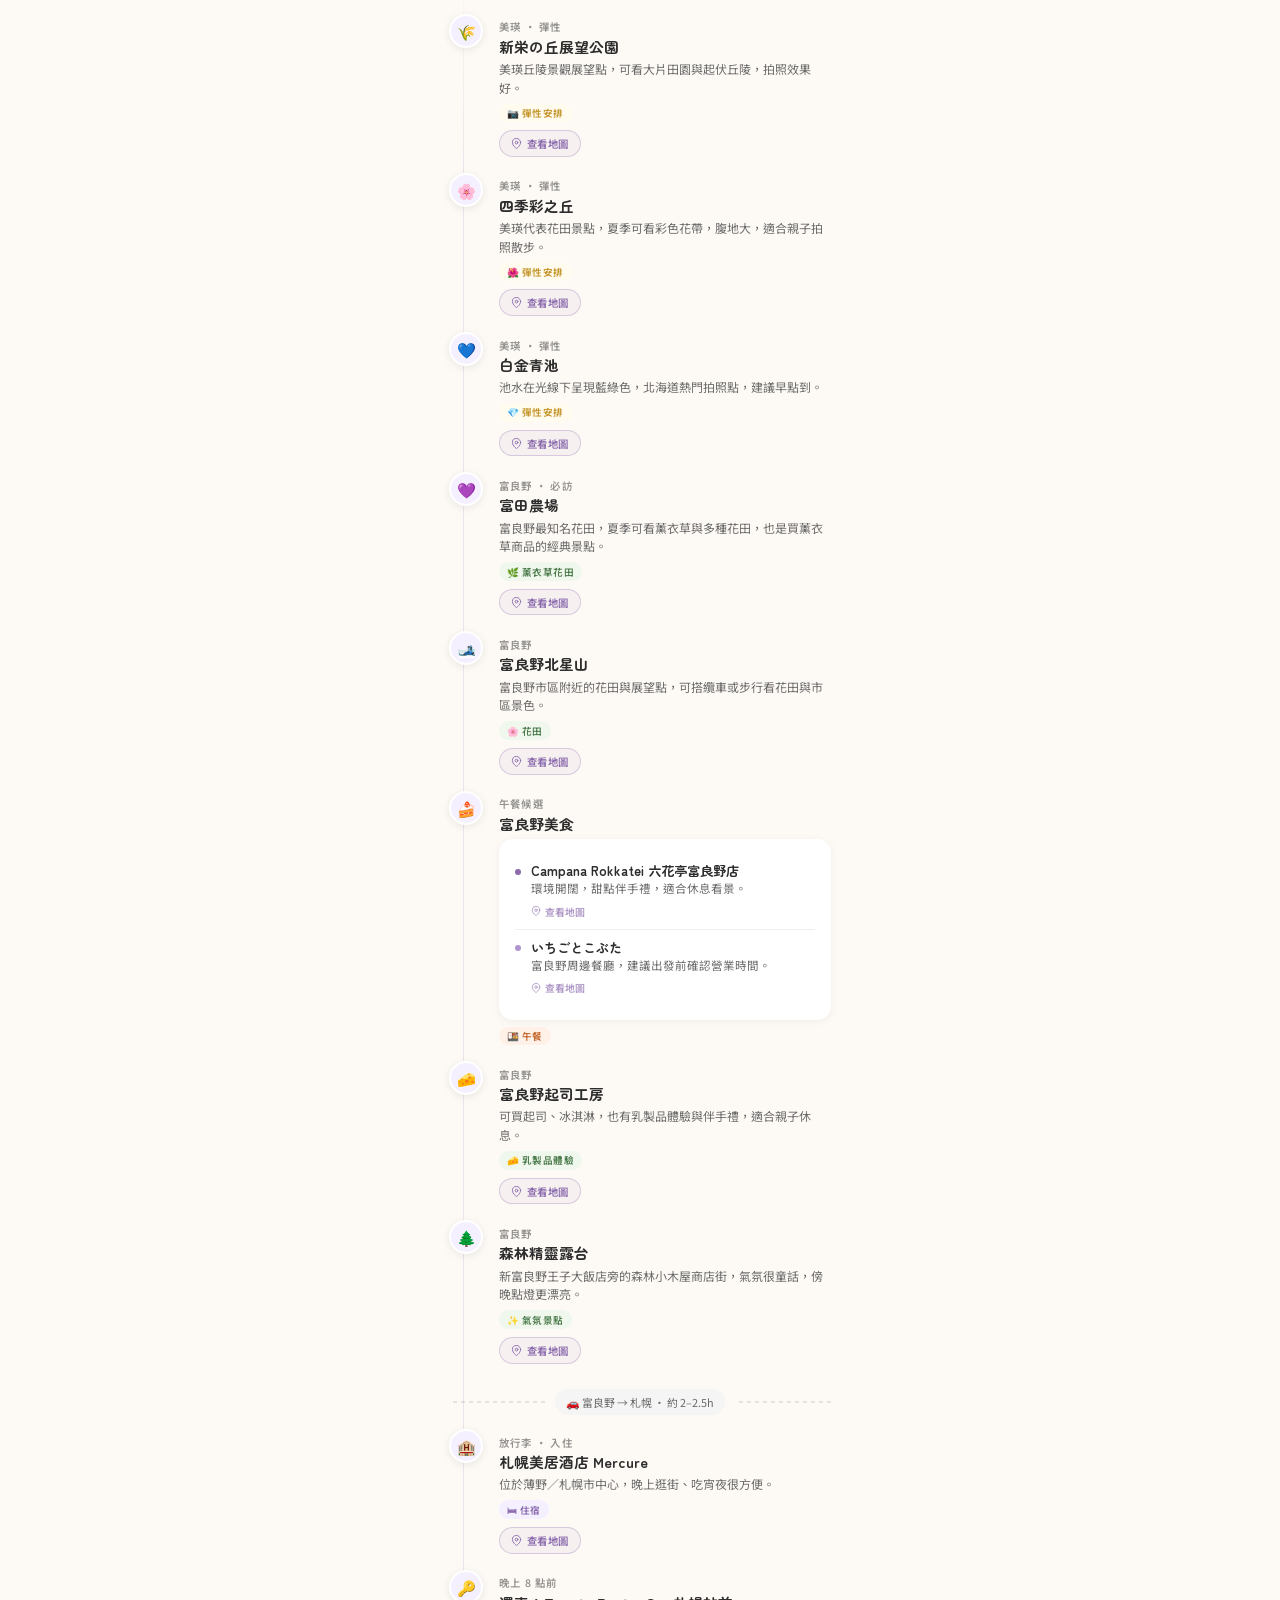
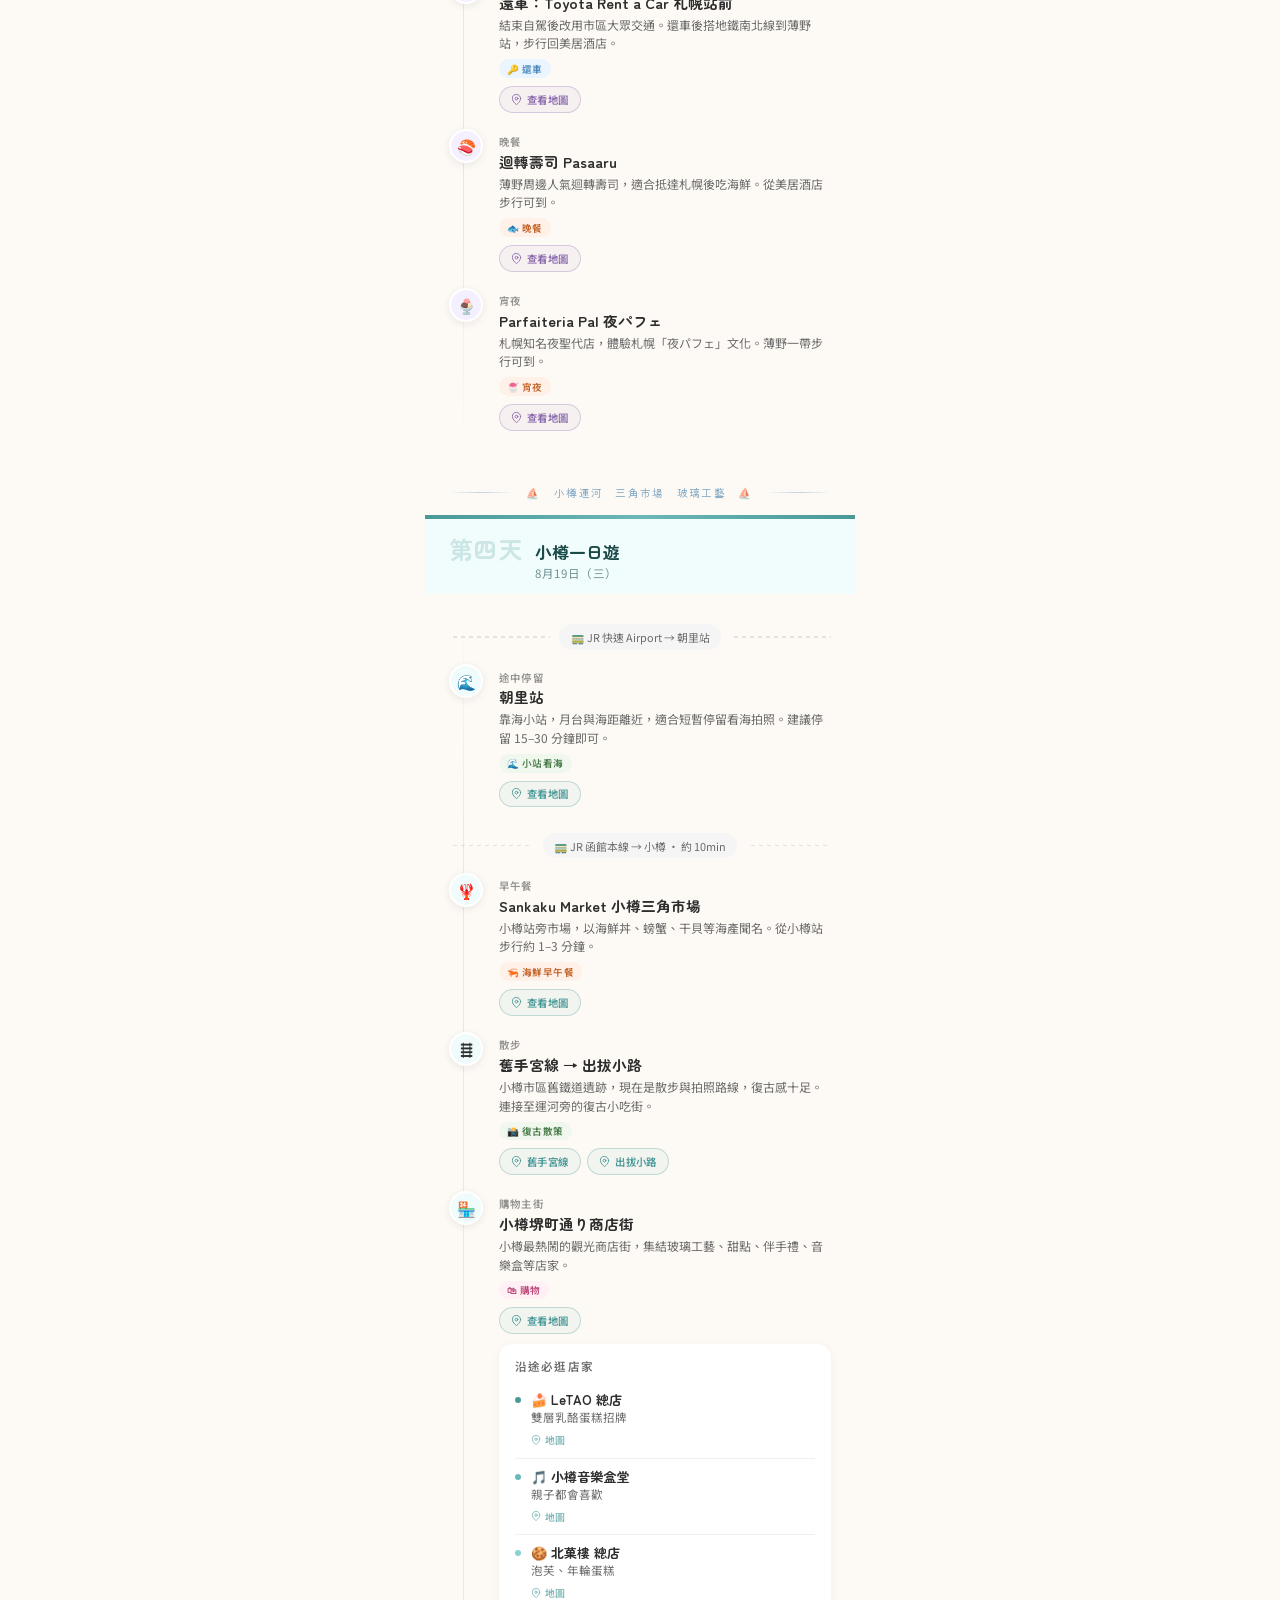
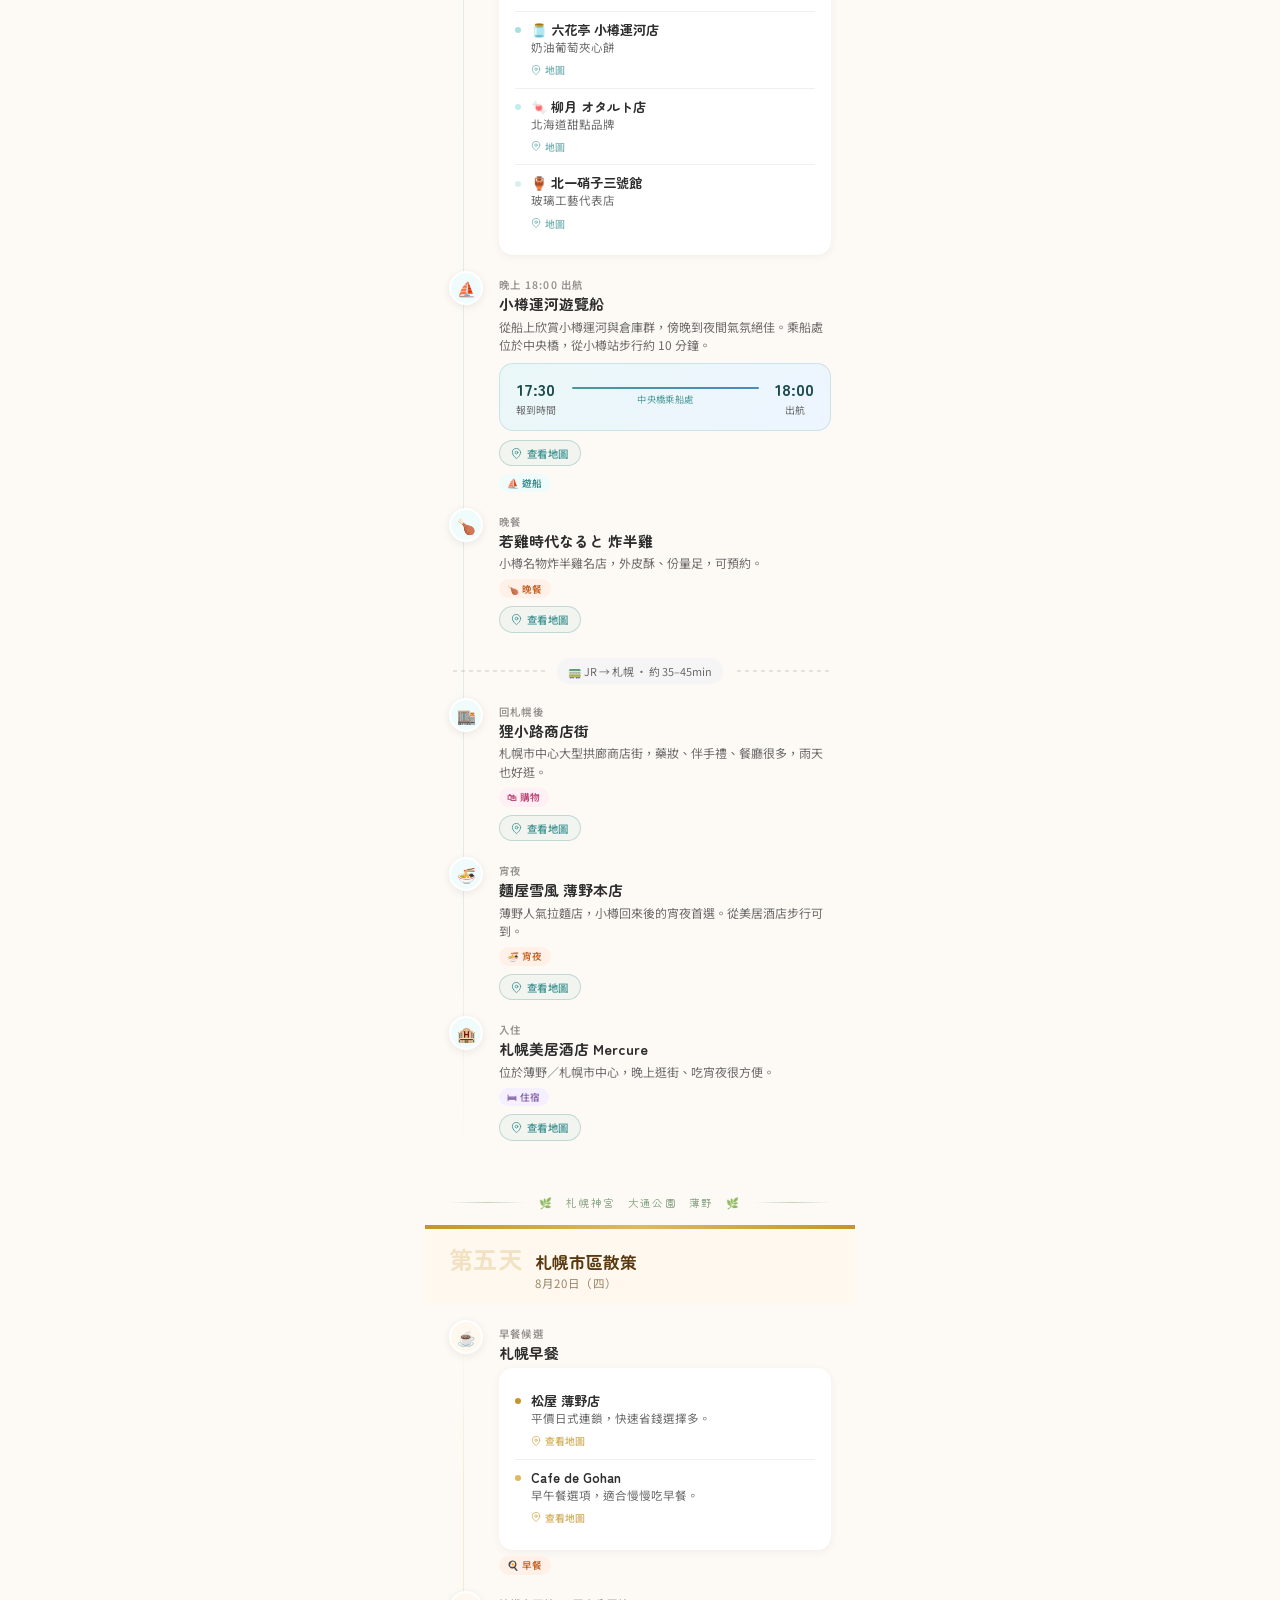
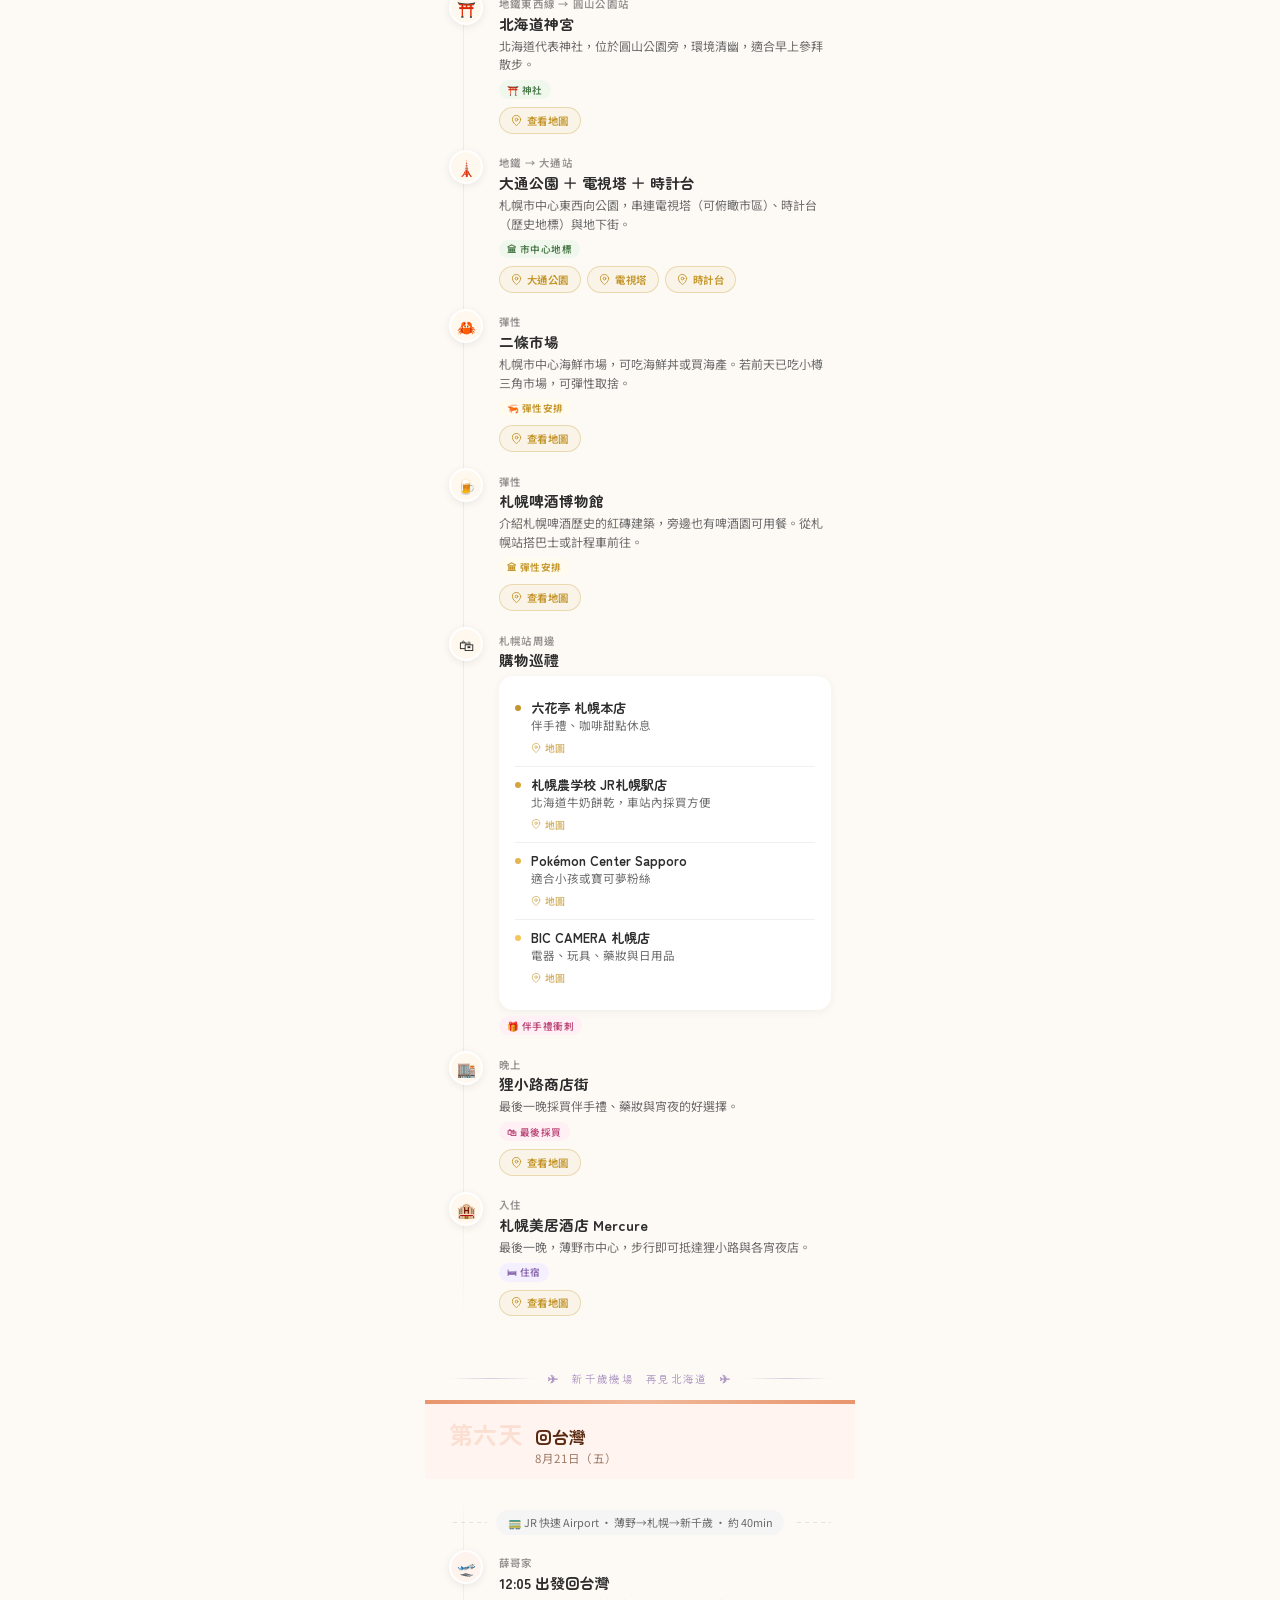
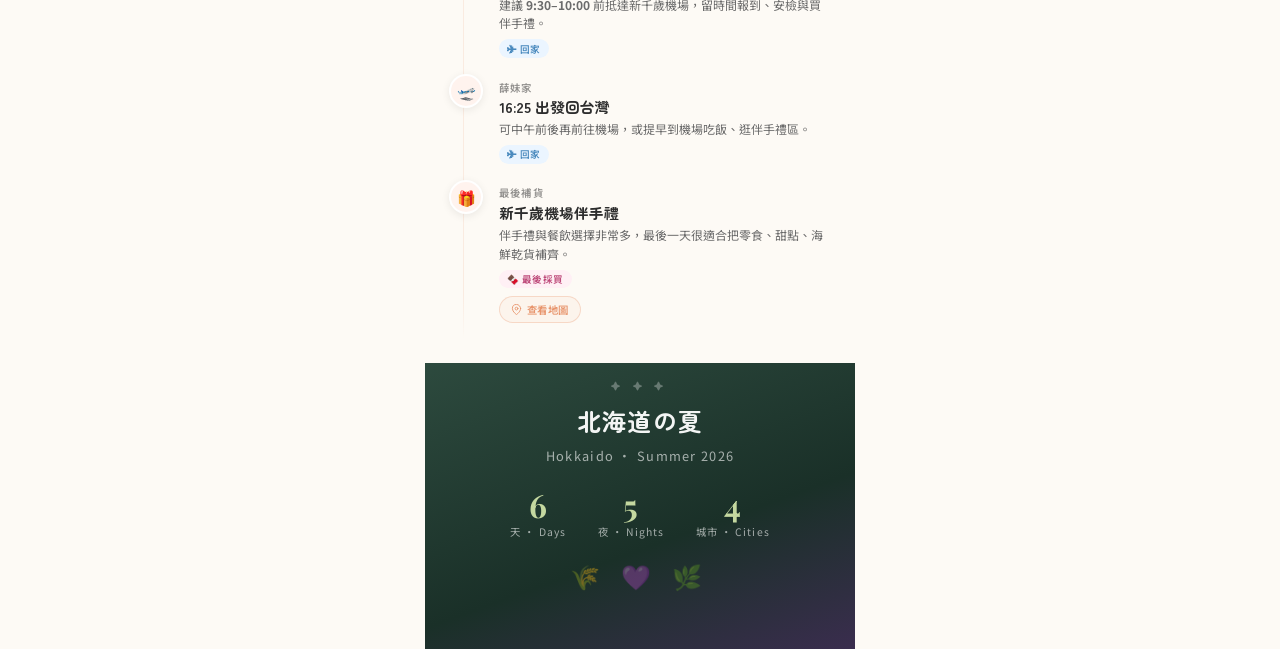
==== commit 250edae5: "Add files via upload" ====
--- a/index.html
+++ b/index.html
@@ -4,7 +4,7 @@
 <meta charset="UTF-8">
 <meta name="viewport" content="width=device-width, initial-scale=1.0">
 <title>2026 北海道夏天行程</title>
-<link href="https://fonts.googleapis.com/css2?family=Noto+Serif+TC:wght@300;400;600&family=Shippori+Mincho:wght@400;600&family=Playfair+Display:ital,wght@0,700;1,400&display=swap" rel="stylesheet">
+<link href="https://fonts.googleapis.com/css2?family=Noto+Sans+TC:wght@400;500;700&family=Noto+Serif+TC:wght@300;400;600&family=Zen+Maru+Gothic:wght@500;700&family=Klee+One:wght@400;600&family=Playfair+Display:ital,wght@0,400;0,700;1,400&display=swap" rel="stylesheet">
 <style>
   :root {
     --lavender: #8B7BAE;
@@ -14,7 +14,7 @@
     --mid-gray: #6B6B6B;
   }
   * { margin: 0; padding: 0; box-sizing: border-box; }
-  body { font-family: 'Noto Serif TC', serif; background: var(--warm-white); color: var(--charcoal); max-width: 430px; margin: 0 auto; overflow-x: hidden; }
+  body { font-family: 'Noto Sans TC', sans-serif; background: var(--warm-white); color: var(--charcoal); max-width: 430px; margin: 0 auto; overflow-x: hidden; -webkit-font-smoothing: antialiased; }
 
   /* HERO */
   .hero {
@@ -101,10 +101,10 @@
 
   /* Hero content */
   .hero-content { position:relative;z-index:3; }
-  .hero-label { font-family:'Playfair Display',serif;font-style:italic;font-size:.85rem;color:rgba(255,255,255,.92);letter-spacing:.15em;margin-bottom:.5rem;text-shadow:0 1px 10px rgba(0,60,40,.2); }
-  .hero-title { font-family:'Shippori Mincho',serif;font-size:2.8rem;font-weight:600;line-height:1.2;color:#fff;text-shadow:0 2px 18px rgba(0,50,30,.2);margin-bottom:.4rem; }
-  .hero-title span { font-family:'Playfair Display',serif;font-style:italic;font-weight:400;font-size:1.6rem;color:rgba(255,255,255,.95);display:block; }
-  .hero-dates { display:inline-flex;align-items:center;gap:.5rem;background:rgba(255,255,255,.2);backdrop-filter:blur(10px);border:1px solid rgba(255,255,255,.4);border-radius:100px;padding:.4rem 1rem;font-size:.8rem;color:#fff;letter-spacing:.08em;margin-top:.8rem; }
+  .hero-label { font-family:'Playfair Display',serif;font-style:italic;font-size:.8rem;color:rgba(255,255,255,.9);letter-spacing:.18em;margin-bottom:.6rem;text-shadow:0 1px 10px rgba(0,60,40,.2); }
+  .hero-title { font-family:'Zen Maru Gothic','Noto Sans TC',sans-serif;font-size:2.7rem;font-weight:700;line-height:1.15;color:#fff;text-shadow:0 2px 18px rgba(0,50,30,.25);margin-bottom:.4rem;letter-spacing:.04em; }
+  .hero-title span { font-family:'Klee One','Zen Maru Gothic','Noto Serif TC',serif;font-style:normal;font-weight:600;font-size:1.45rem;color:rgba(255,255,255,.96);display:inline-block;margin-top:.35rem;letter-spacing:.18em;padding:.1rem .5rem;border-left:3px solid rgba(255,255,255,.6);text-shadow:0 1px 10px rgba(0,50,30,.25); }
+  .hero-dates { display:inline-flex;align-items:center;gap:.5rem;background:rgba(255,255,255,.22);backdrop-filter:blur(10px);border:1px solid rgba(255,255,255,.45);border-radius:100px;padding:.45rem 1.1rem;font-family:'Zen Maru Gothic','Noto Sans TC',sans-serif;font-size:.78rem;font-weight:500;color:#fff;letter-spacing:.04em;margin-top:1rem; }
   .hero-scroll { position:absolute;bottom:1.5rem;right:1.5rem;z-index:3;display:flex;flex-direction:column;align-items:center;gap:.3rem;color:rgba(255,255,255,.8);font-size:.65rem;letter-spacing:.1em;animation:bounce 2s ease-in-out infinite; }
   .hero-scroll::after { content:'↓';font-size:1.2rem; }
   @keyframes bounce { 0%,100%{transform:translateY(0)} 50%{transform:translateY(6px)} }
@@ -129,7 +129,7 @@
     background:linear-gradient(90deg,transparent,rgba(74,138,190,.35),transparent);
   }
   .season-banner-text {
-    font-family:'Shippori Mincho',serif;
+    font-family:'Zen Maru Gothic','Noto Sans TC',sans-serif;
     font-size:.65rem;
     letter-spacing:.22em;
     white-space:nowrap;
@@ -154,9 +154,9 @@
   /* DAY */
   .day-section { padding:0; scroll-margin-top: 0px; }
   .day-header { position:sticky;top:0;z-index:10;padding:1rem 1.5rem .8rem;display:flex;align-items:baseline;gap:.8rem;backdrop-filter:blur(12px); }
-  .day-number { font-family:'Shippori Mincho',serif;font-size:1.6rem;font-weight:600;line-height:1.15;opacity:.2;letter-spacing:.04em; }
+  .day-number { font-family:'Zen Maru Gothic','Noto Sans TC',sans-serif;font-size:1.5rem;font-weight:700;line-height:1.15;opacity:.22;letter-spacing:.02em; }
   .day-info { flex:1; }
-  .day-title { font-family:'Shippori Mincho',serif;font-size:1.1rem;font-weight:600;line-height:1.3; }
+  .day-title { font-family:'Zen Maru Gothic','Noto Sans TC',sans-serif;font-size:1.05rem;font-weight:700;line-height:1.3; }
   .day-date { font-size:.72rem;opacity:.6;letter-spacing:.05em;margin-top:.1rem; }
   .day-1 .day-header{background:rgba(235,245,255,.92);color:#2B4A6F} .day-1 .day-number{color:#4A8ABE}
   .day-2 .day-header{background:rgba(240,248,238,.92);color:#2A4A2A} .day-2 .day-number{color:#5A8A5A}
@@ -186,7 +186,7 @@
   .day-5 .tl-icon{background:#FFF8EE} .day-6 .tl-icon{background:#FFF3EE}
   .tl-body { flex:1;padding-top:.35rem; }
   .tl-label { font-size:.65rem;letter-spacing:.12em;text-transform:uppercase;font-weight:600;opacity:.5;margin-bottom:.15rem; }
-  .tl-name { font-family:'Shippori Mincho',serif;font-size:.95rem;font-weight:600;line-height:1.3;margin-bottom:.25rem; }
+  .tl-name { font-family:'Zen Maru Gothic','Noto Sans TC',sans-serif;font-size:.92rem;font-weight:700;line-height:1.3;margin-bottom:.25rem; }
   .tl-desc { font-size:.75rem;color:var(--mid-gray);line-height:1.55; }
 
   /* MAP BUTTON */
@@ -236,7 +236,7 @@
   .meal-option:last-child { border-bottom:none; }
   .meal-dot { width:6px;height:6px;border-radius:50%;margin-top:.45rem;flex-shrink:0; }
   .meal-body { flex:1; }
-  .meal-restaurant { font-size:.82rem;font-weight:600; }
+  .meal-restaurant { font-family:'Zen Maru Gothic','Noto Sans TC',sans-serif;font-size:.82rem;font-weight:600; }
   .meal-detail { font-size:.72rem;color:var(--mid-gray);line-height:1.45; }
   .meal-map { display:inline-flex;align-items:center;gap:.25rem;margin-top:.3rem;font-size:.62rem;font-weight:600;text-decoration:none;opacity:.7;transition:.2s; }
   .meal-map:hover { opacity:1; }
@@ -256,7 +256,7 @@
   .day-divider { height:12px;background:linear-gradient(to bottom,#F0EEF8,var(--warm-white)); }
   .trip-footer { background:linear-gradient(160deg,#2D4A3E 0%,#1A3028 60%,#3A2D4E 100%);padding:2.5rem 1.5rem 3rem;text-align:center;color:white;position:relative;overflow:hidden; }
   .trip-footer::before { content:'✦ ✦ ✦';position:absolute;top:1rem;left:0;right:0;text-align:center;font-size:.6rem;letter-spacing:.5em;opacity:.3; }
-  .footer-title { font-family:'Playfair Display',serif;font-style:italic;font-size:1.6rem;margin-bottom:.5rem;color:rgba(255,255,255,.95); }
+  .footer-title { font-family:'Zen Maru Gothic','Noto Sans TC',sans-serif;font-size:1.5rem;font-weight:700;margin-bottom:.5rem;color:rgba(255,255,255,.95);letter-spacing:.05em; }
   .footer-sub { font-size:.8rem;opacity:.6;letter-spacing:.1em; }
   .footer-stats { display:flex;justify-content:center;gap:2rem;margin-top:1.5rem; }
   .stat { text-align:center; }
@@ -299,7 +299,7 @@
   .toc-dot { width: 8px; height: 8px; border-radius: 50%; flex-shrink: 0; }
   .toc-text { flex: 1; }
   .toc-day { font-size: .6rem; font-weight: 600; letter-spacing: .06em; opacity: .6; line-height: 1; }
-  .toc-label { font-family: 'Shippori Mincho', serif; font-size: .78rem; font-weight: 600; line-height: 1.3; margin-top: .1rem; }
+  .toc-label { font-family: 'Zen Maru Gothic', 'Noto Sans TC', sans-serif; font-size: .76rem; font-weight: 700; line-height: 1.3; margin-top: .1rem; }
   .toc-arrow { font-size: .7rem; opacity: .4; }
 
   .toc-item.d1 { color:#2B4A6F; border-color:rgba(74,138,190,.25); background:rgba(74,138,190,.04); }
@@ -353,6 +353,18 @@
   <symbol id="yt" viewBox="0 0 24 24" fill="currentColor">
     <path d="M23.498 6.186a3.016 3.016 0 00-2.122-2.136C19.505 3.545 12 3.545 12 3.545s-7.505 0-9.377.505A3.017 3.017 0 00.502 6.186C0 8.07 0 12 0 12s0 3.93.502 5.814a3.016 3.016 0 002.122 2.136c1.871.505 9.376.505 9.376.505s7.505 0 9.377-.505a3.015 3.015 0 002.122-2.136C24 15.93 24 12 24 12s0-3.93-.502-5.814zM9.545 15.568V8.432L15.818 12l-6.273 3.568z"/>
   </symbol>
+  <symbol id="ext" viewBox="0 0 24 24" fill="none" stroke="currentColor" stroke-width="2.2" stroke-linecap="round" stroke-linejoin="round">
+    <path d="M18 13v6a2 2 0 01-2 2H5a2 2 0 01-2-2V8a2 2 0 012-2h6"/><polyline points="15 3 21 3 21 9"/><line x1="10" y1="14" x2="21" y2="3"/>
+  </symbol>
+  <symbol id="info" viewBox="0 0 24 24" fill="none" stroke="currentColor" stroke-width="2.2" stroke-linecap="round" stroke-linejoin="round">
+    <circle cx="12" cy="12" r="9"/><line x1="12" y1="11" x2="12" y2="16"/><circle cx="12" cy="8" r="0.5" fill="currentColor"/>
+  </symbol>
+  <symbol id="map" viewBox="0 0 24 24" fill="none" stroke="currentColor" stroke-width="2.2" stroke-linecap="round" stroke-linejoin="round">
+    <polygon points="1 6 1 22 8 18 16 22 23 18 23 2 16 6 8 2 1 6"/><line x1="8" y1="2" x2="8" y2="18"/><line x1="16" y1="6" x2="16" y2="22"/>
+  </symbol>
+  <symbol id="ticket" viewBox="0 0 24 24" fill="none" stroke="currentColor" stroke-width="2.2" stroke-linecap="round" stroke-linejoin="round">
+    <path d="M3 7a2 2 0 012-2h14a2 2 0 012 2v3a2 2 0 000 4v3a2 2 0 01-2 2H5a2 2 0 01-2-2v-3a2 2 0 000-4V7z"/><line x1="13" y1="5" x2="13" y2="19" stroke-dasharray="2 2"/>
+  </symbol>
 </svg>
 
 <!-- HERO -->
@@ -364,7 +376,7 @@
   <div class="hero-hills"></div>
   <div class="hero-lavender"></div>
   <div class="hero-content">
-    <div class="hero-label">Summer Journey in Hokkaido</div>
+    <div class="hero-label">✦ Summer Journey in Hokkaido</div>
     <h1 class="hero-title">北海道<br><span>夏日之旅</span></h1>
     <div class="hero-dates">✈ 2026 年 8 月 16 日 — 21 日 &nbsp;·&nbsp; 6 天 5 夜</div>
   </div>
@@ -443,9 +455,14 @@
         <div class="tl-tags">
           <span class="tl-tag tag-transport">🏛 機場</span>
         </div>
-        <a class="map-btn" href="https://maps.google.com/?q=新千歲機場" target="_blank">
-          <svg><use href="#pin"/></svg>查看地圖
-        </a>
+        <div style="display:flex;gap:.4rem;flex-wrap:wrap;margin-top:.1rem">
+          <a class="map-btn" href="https://maps.google.com/?q=新千歲機場" target="_blank">
+            <svg><use href="#pin"/></svg>查看地圖
+          </a>
+          <a class="map-btn" href="https://www.hokkaido-airports.com/zh-CHT/new-chitose/floormap/#anchor-tabs" target="_blank">
+            <svg><use href="#map"/></svg>機場平面圖
+          </a>
+        </div>
         <a class="yt-btn" href="https://youtu.be/i24RvubQBRs?si=WTt8yfie1beq80f-" target="_blank">
           <svg><use href="#yt"/></svg>機場逛街攻略影片
         </a>
@@ -454,8 +471,68 @@
 
     <div class="transport-row">
       <div class="transport-line"></div>
-      <div class="transport-pill">🚌 高速巴士「旭川號」· 約 2h40m · 21 號乘車處</div>
-      <div class="transport-line"></div>
+      <div class="transport-pill">🚌 高速巴士「旭川號」· 約 2h38m</div>
+      <div class="transport-line"></div>
+    </div>
+
+    <div class="tl-item">
+      <div class="tl-icon">🚌</div>
+      <div class="tl-body">
+        <div class="tl-label">交通</div>
+        <div class="tl-name">高速巴士「旭川號」</div>
+
+        <!-- Booking card -->
+        <div style="background:linear-gradient(135deg,#EBF4FF,#F0EDFA);border:1.5px solid rgba(74,138,190,.2);border-radius:14px;padding:.85rem 1rem;margin-top:.5rem">
+
+          <!-- Route row -->
+          <div style="display:flex;align-items:center;gap:.5rem;margin-bottom:.7rem">
+            <div style="text-align:center;flex:1">
+              <div style="font-size:1.05rem;font-weight:700;font-family:'Zen Maru Gothic','Noto Sans TC',sans-serif;color:#2B4A6F">16:27</div>
+              <div style="font-size:.63rem;color:#6B6B6B;margin-top:.15rem;line-height:1.45">新千歲機場<br>國際線 85番のりば</div>
+            </div>
+            <div style="flex:1;text-align:center">
+              <div style="height:1.5px;background:linear-gradient(90deg,#4A8ABE,#8B7BAE);margin:.25rem 0;border-radius:2px"></div>
+              <div style="font-size:.58rem;color:#8B7BAE;letter-spacing:.05em">約 2h 38m</div>
+            </div>
+            <div style="text-align:center;flex:1">
+              <div style="font-size:1.05rem;font-weight:700;font-family:'Zen Maru Gothic','Noto Sans TC',sans-serif;color:#2B4A6F">19:05</div>
+              <div style="font-size:.63rem;color:#6B6B6B;margin-top:.15rem;line-height:1.45">旭川駅<br>9番のりば</div>
+            </div>
+          </div>
+
+          <!-- Divider -->
+          <div style="height:1px;background:rgba(74,138,190,.12);margin:.45rem 0"></div>
+
+          <!-- Booking number -->
+          <div style="display:flex;align-items:center;justify-content:space-between;margin-top:.35rem">
+            <div style="font-size:.63rem;color:#8B8B8B;letter-spacing:.04em">預約號碼</div>
+            <div style="font-size:.88rem;font-weight:700;color:#4A8ABE;letter-spacing:.1em">42777788</div>
+          </div>
+
+          <!-- Date -->
+          <div style="display:flex;align-items:center;justify-content:space-between;margin-top:.28rem">
+            <div style="font-size:.63rem;color:#8B8B8B;letter-spacing:.04em">乘車日期</div>
+            <div style="font-size:.7rem;color:#2B4A6F;font-weight:600">2026 / 08 / 16（日）</div>
+          </div>
+        </div>
+
+        <!-- Action buttons -->
+        <div style="display:flex;gap:.4rem;flex-wrap:wrap;margin-top:.55rem">
+          <a class="map-btn" href="https://maps.app.goo.gl/WYGS5qFjVgGRGdNa7" target="_blank">
+            <svg><use href="#pin"/></svg>上車位置地圖
+          </a>
+          <a class="map-btn" href="https://www.hokkaido-airports.com/zh-CHT/new-chitose/access/bus/#time1" target="_blank">
+            <svg><use href="#info"/></svg>機場巴士資訊
+          </a>
+          <a class="map-btn" href="https://willer-travel.com/tw/bus_search/hokkaido/new_chitose_airport/hokkaido/asahikawa/" target="_blank">
+            <svg><use href="#ticket"/></svg>WILLER 訂票
+          </a>
+        </div>
+
+        <div class="tl-tags" style="margin-top:.45rem">
+          <span class="tl-tag tag-transport">🚌 直達旭川</span>
+        </div>
+      </div>
     </div>
 
     <div class="tl-item">
@@ -999,16 +1076,34 @@
     <div class="tl-item">
       <div class="tl-icon">⛵</div>
       <div class="tl-body">
-        <div class="tl-label">預計晚上 6 點</div>
-        <div class="tl-name">小樽運河遊覽船 🌟</div>
-        <div class="tl-desc">從船上欣賞小樽運河與倉庫群，傍晚到夜間氣氛絕佳。乘船處位於中央橋，從小樽站步行約 10 分鐘。<br>建議出航前 15 分鐘到窗口完成手續。</div>
-        <div class="tl-tags"><span class="tl-tag tag-activity">⛵ 遊船</span></div>
-        <a class="map-btn" href="https://maps.google.com/?q=小樽運河クルーズ" target="_blank">
-          <svg><use href="#pin"/></svg>查看地圖
-        </a>
-        <a class="book-badge" href="https://otaru.cc/zh/reservation/" target="_blank">
-          <svg><use href="#ext"/></svg>線上預約遊覽船
-        </a>
+        <div class="tl-label">晚上 18:00 出航</div>
+        <div class="tl-name">小樽運河遊覽船</div>
+        <div class="tl-desc">從船上欣賞小樽運河與倉庫群，傍晚到夜間氣氛絕佳。乘船處位於中央橋，從小樽站步行約 10 分鐘。</div>
+
+        <!-- Time card -->
+        <div style="background:linear-gradient(135deg,#EAF7F7,#EDF5FF);border:1.5px solid rgba(74,153,153,.2);border-radius:14px;padding:.8rem 1rem;margin-top:.5rem">
+          <div style="display:flex;align-items:center;gap:1rem">
+            <div style="text-align:center">
+              <div style="font-size:1.05rem;font-weight:700;font-family:'Zen Maru Gothic','Noto Sans TC',sans-serif;color:#1A4A4A">17:30</div>
+              <div style="font-size:.62rem;color:#6B6B6B;margin-top:.1rem">報到時間</div>
+            </div>
+            <div style="flex:1;text-align:center">
+              <div style="height:1.5px;background:linear-gradient(90deg,#4A9999,#4A8ABE);border-radius:2px"></div>
+              <div style="font-size:.58rem;color:#4A9999;letter-spacing:.05em;margin-top:.2rem">中央橋乘船處</div>
+            </div>
+            <div style="text-align:center">
+              <div style="font-size:1.05rem;font-weight:700;font-family:'Zen Maru Gothic','Noto Sans TC',sans-serif;color:#1A4A4A">18:00</div>
+              <div style="font-size:.62rem;color:#6B6B6B;margin-top:.1rem">出航</div>
+            </div>
+          </div>
+        </div>
+
+        <a class="map-btn" style="margin-top:.55rem" href="https://maps.google.com/?q=小樽運河クルーズ" target="_blank">
+          <svg><use href="#pin"/></svg>查看地圖
+        </a>
+        <div class="tl-tags" style="margin-top:.45rem">
+          <span class="tl-tag tag-activity">⛵ 遊船</span>
+        </div>
       </div>
     </div>
 
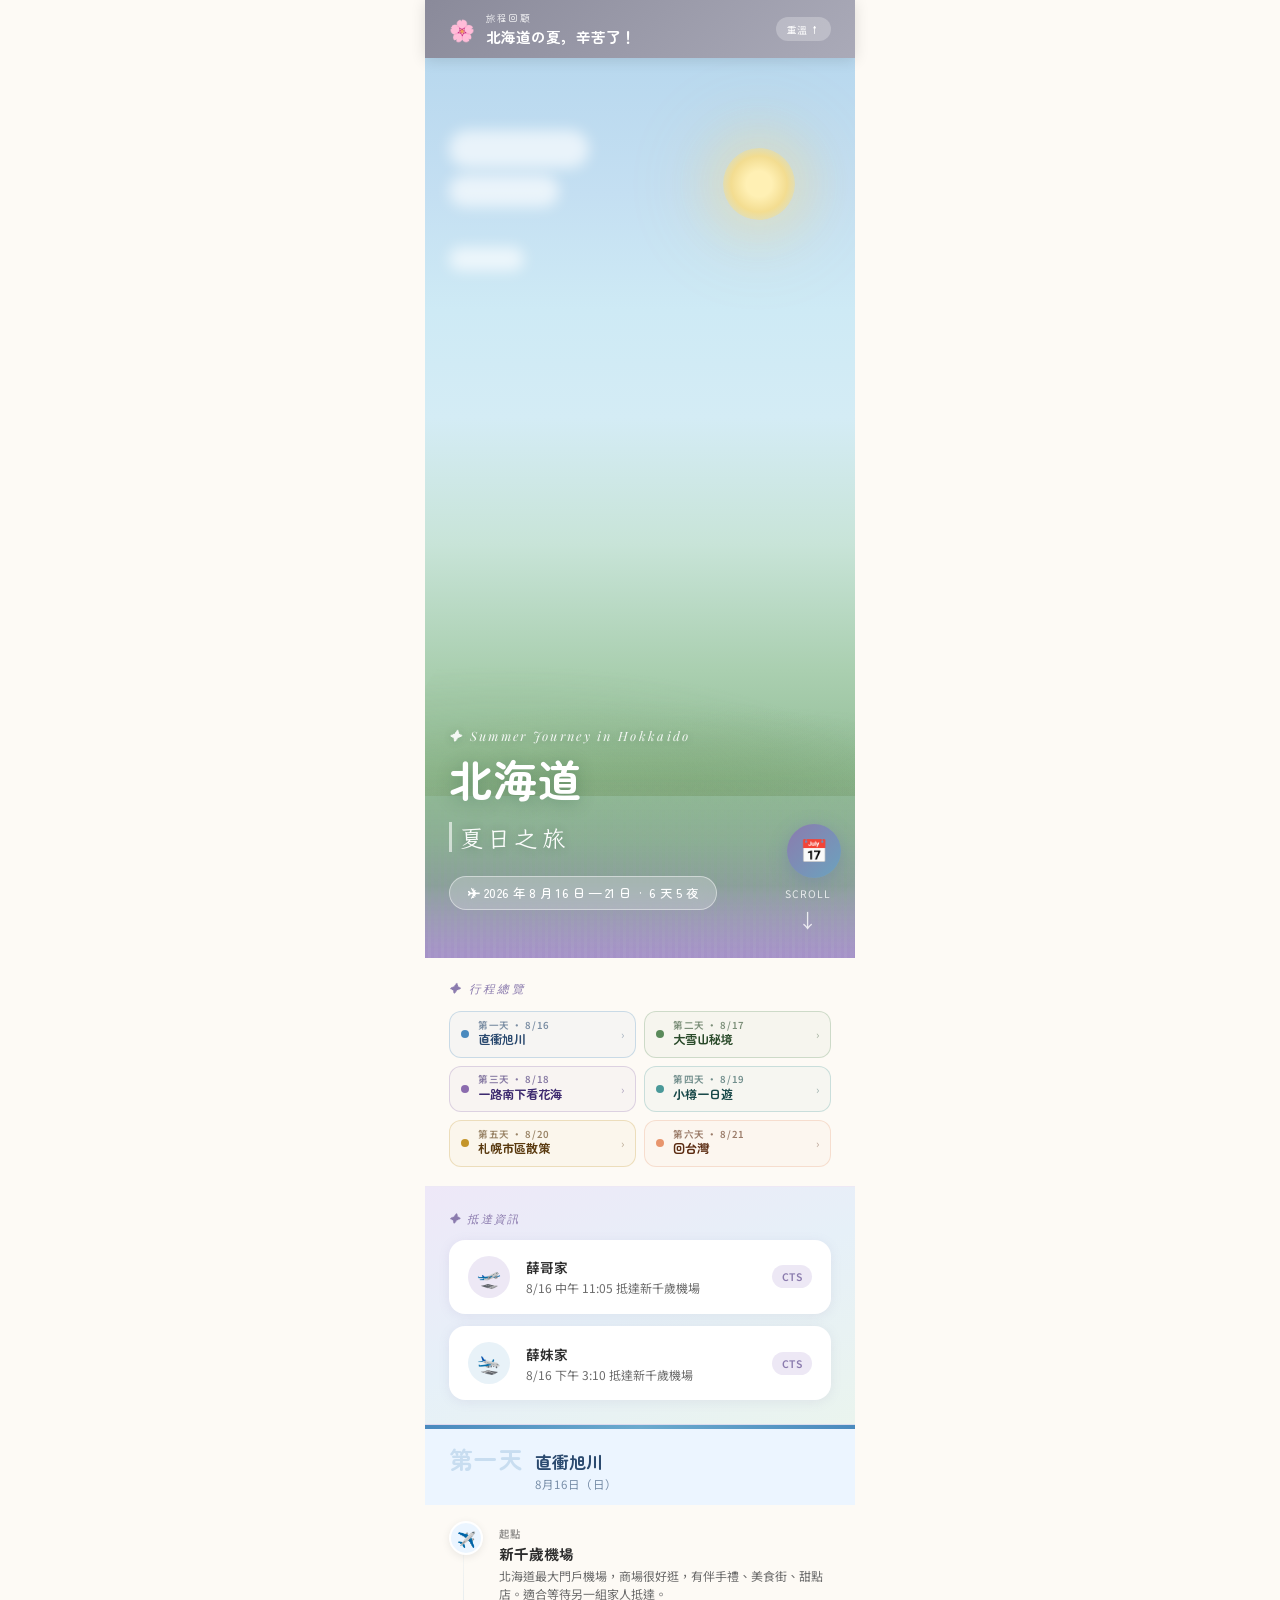
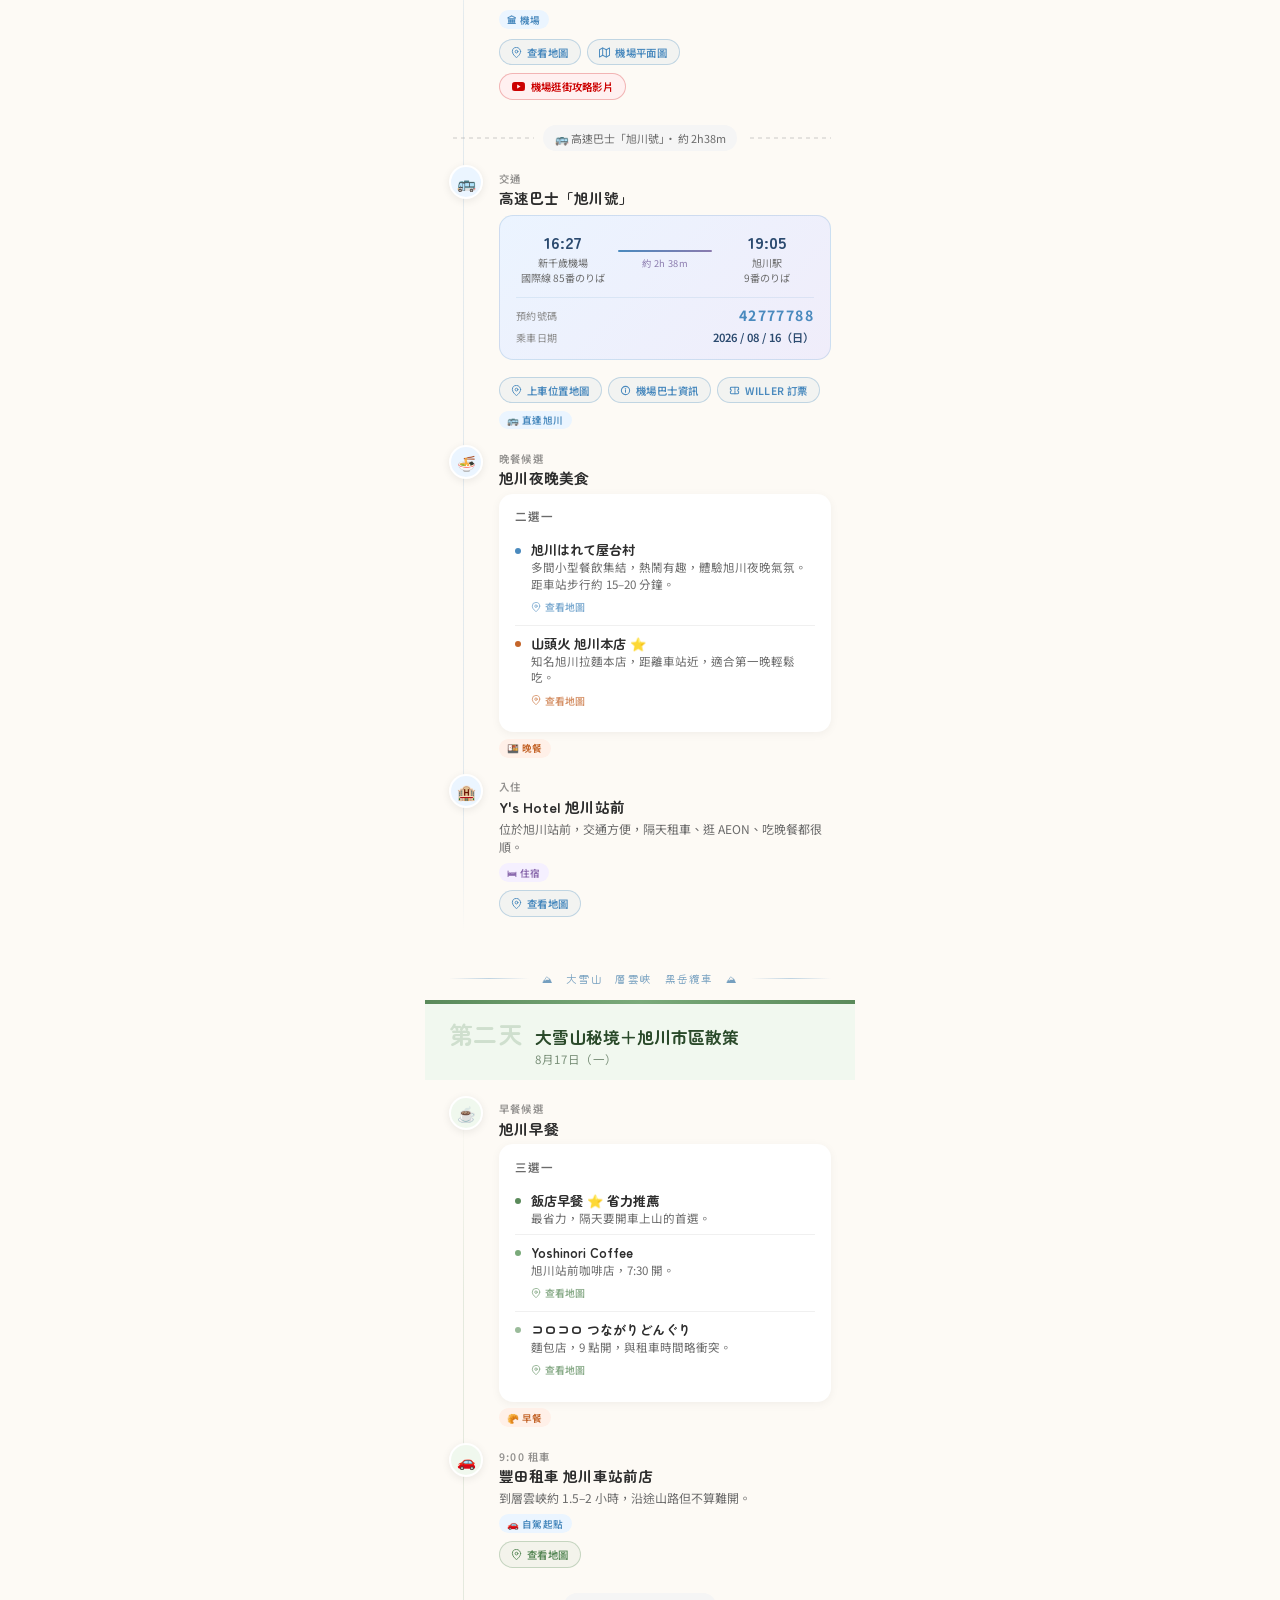
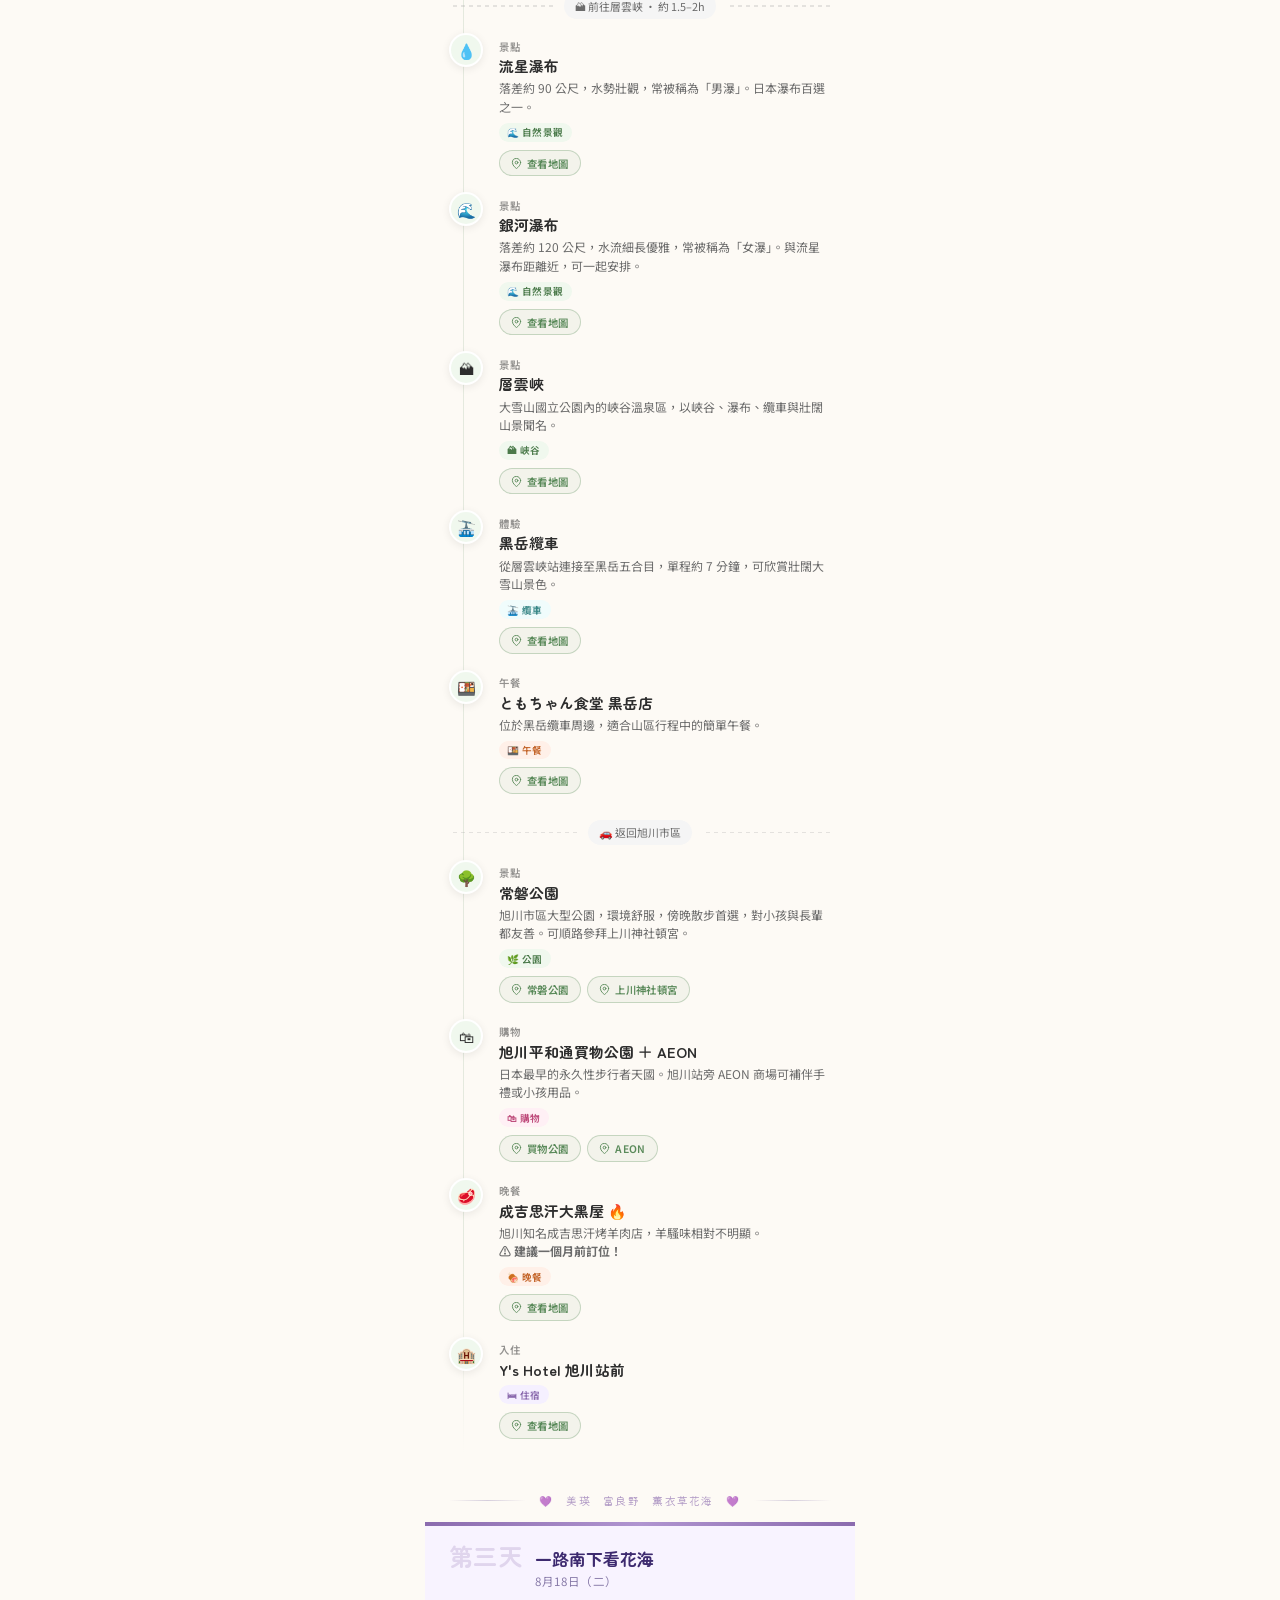
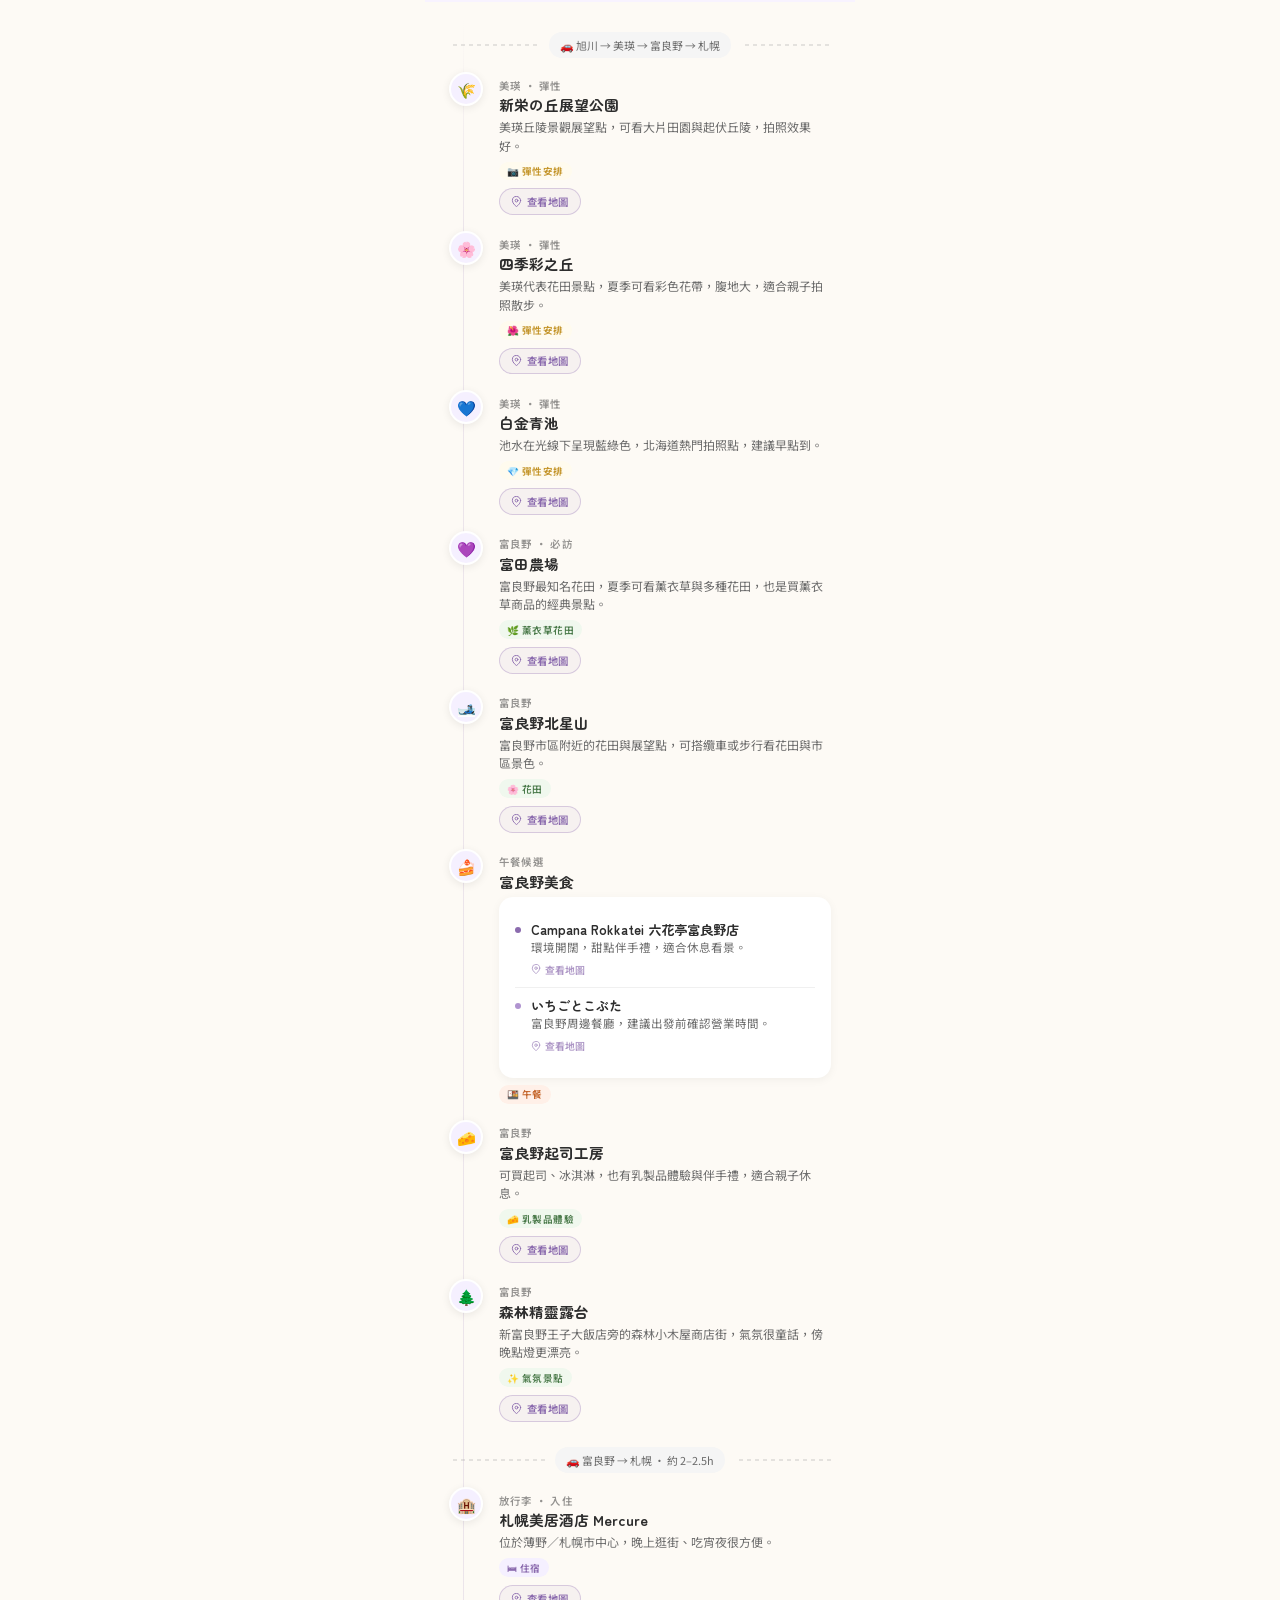
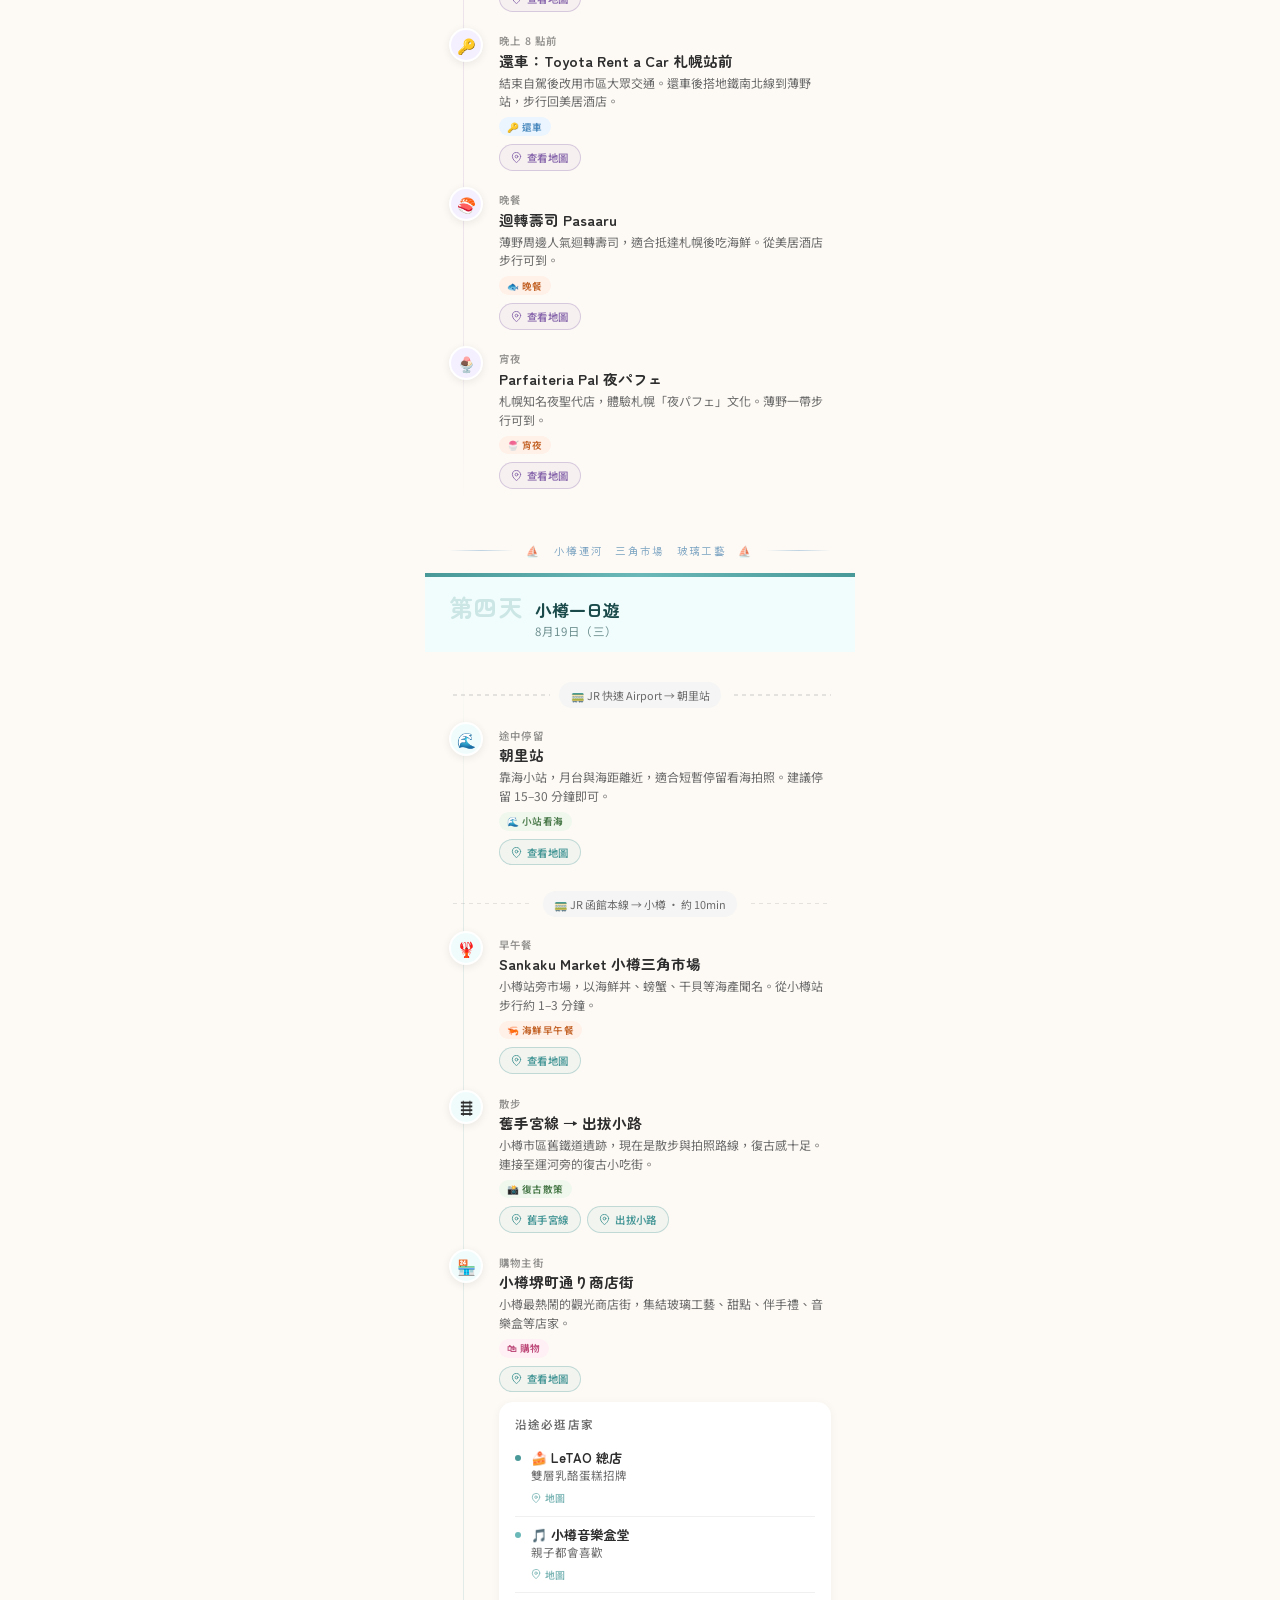
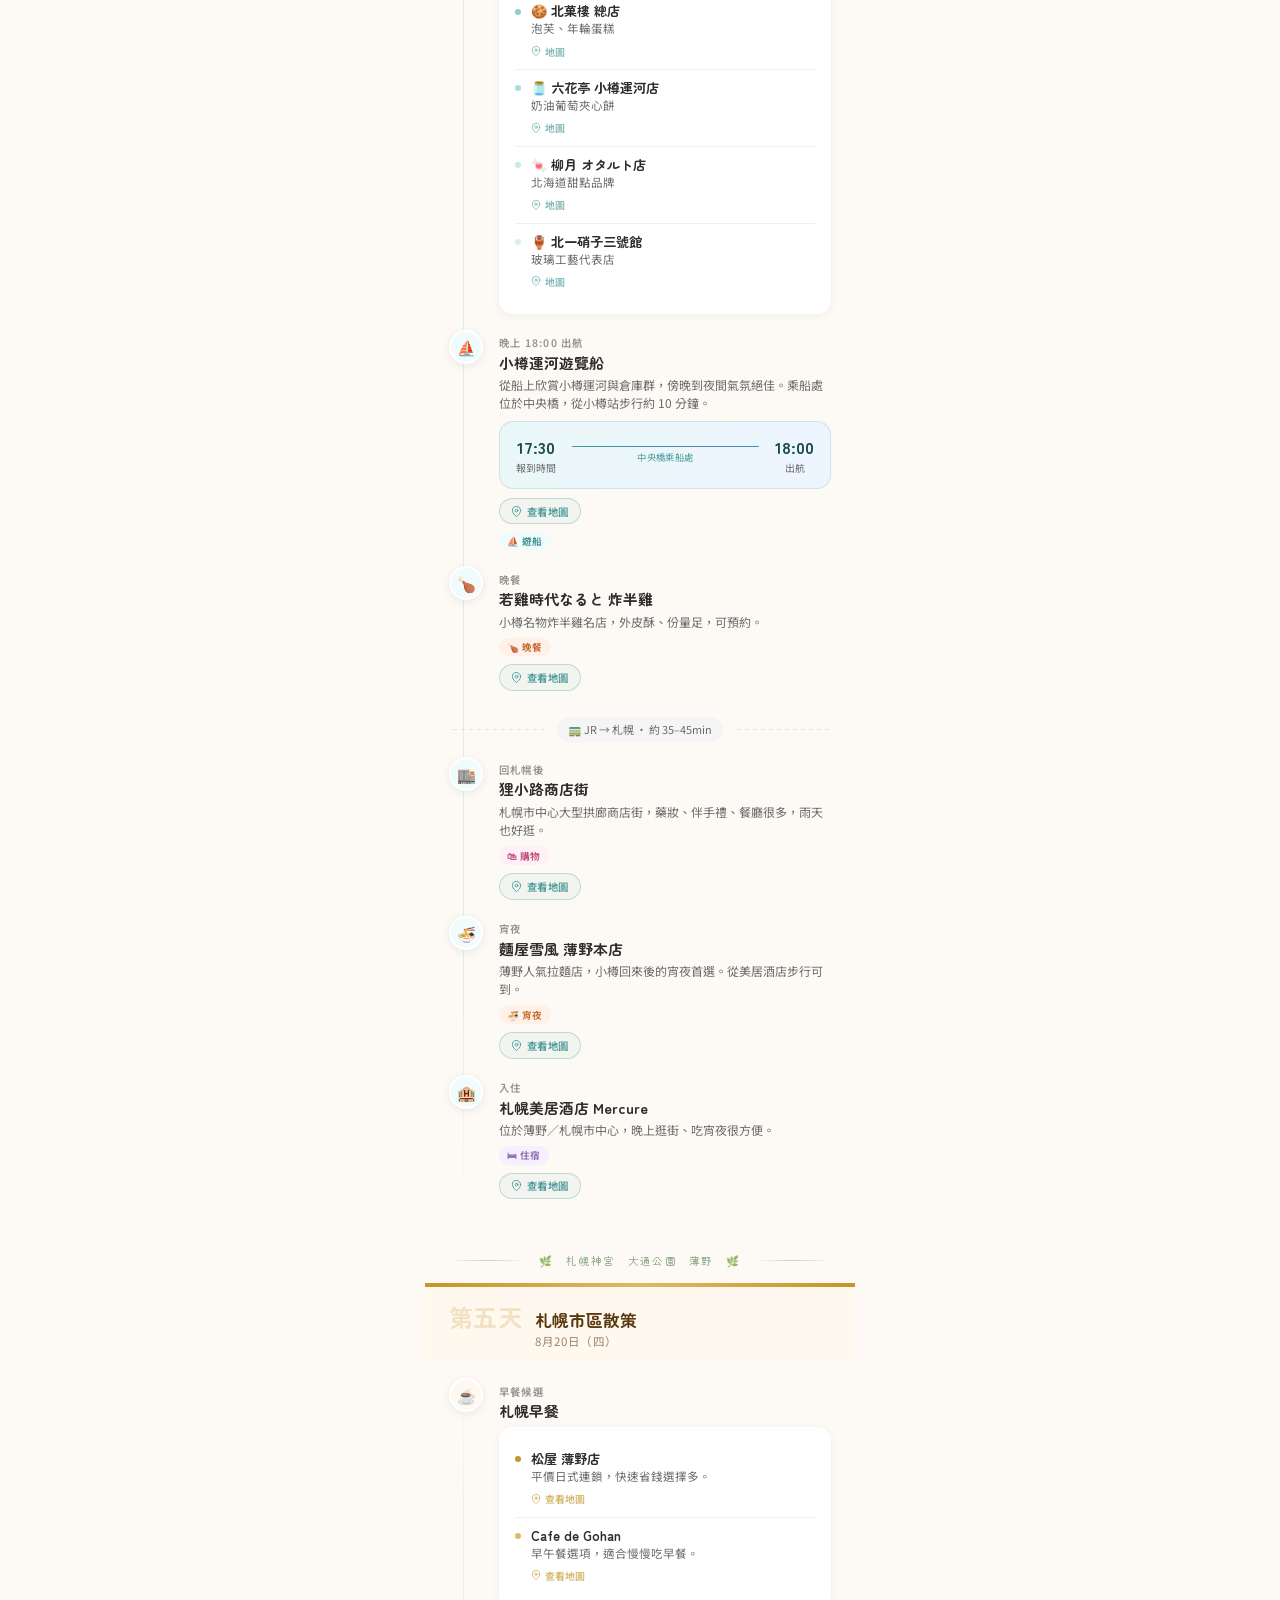
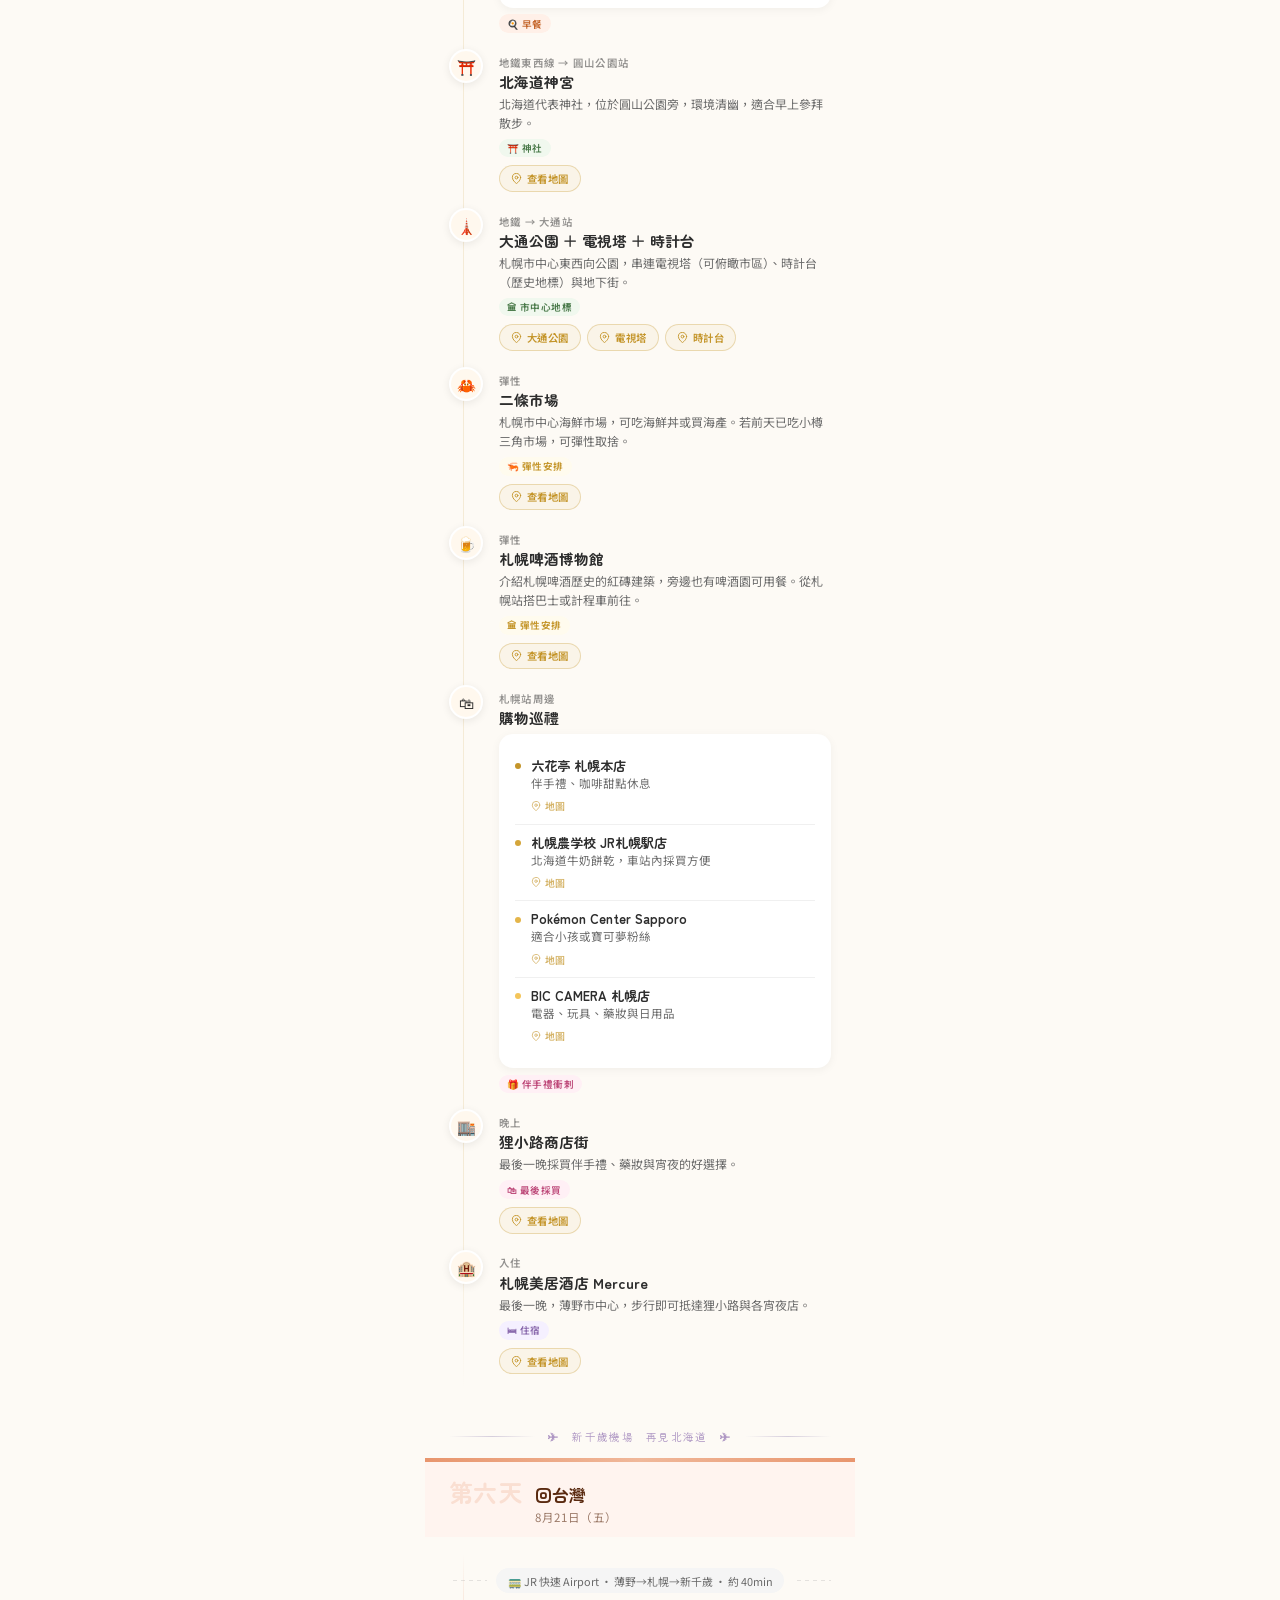
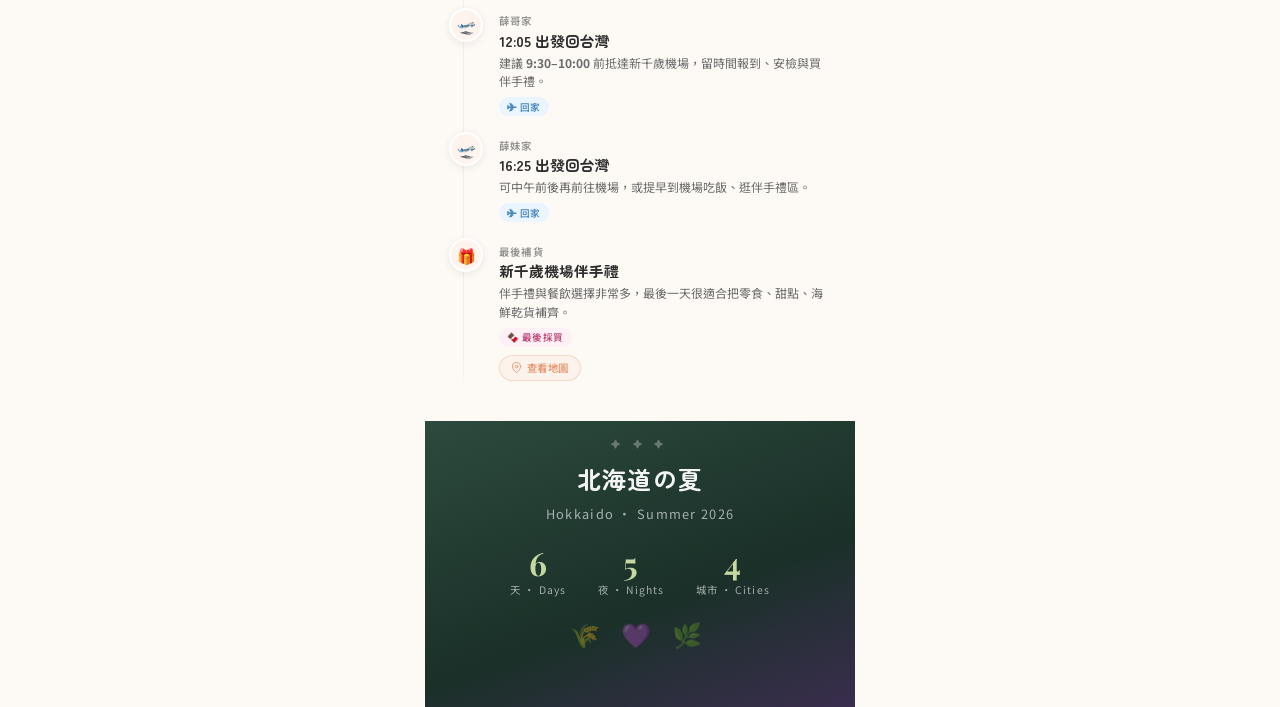
==== commit e1094ed6: "Add files via upload" ====
--- a/index.html
+++ b/index.html
@@ -152,7 +152,7 @@
   .flight-badge { background:var(--lavender-pale);color:var(--lavender);font-size:.65rem;padding:.25rem .6rem;border-radius:100px;font-weight:600;letter-spacing:.05em;white-space:nowrap; }
 
   /* DAY */
-  .day-section { padding:0; scroll-margin-top: 0px; }
+  .day-section { padding:0; scroll-margin-top: 64px; }
   .day-header { position:sticky;top:0;z-index:10;padding:1rem 1.5rem .8rem;display:flex;align-items:baseline;gap:.8rem;backdrop-filter:blur(12px); }
   .day-number { font-family:'Zen Maru Gothic','Noto Sans TC',sans-serif;font-size:1.5rem;font-weight:700;line-height:1.15;opacity:.22;letter-spacing:.02em; }
   .day-info { flex:1; }
@@ -265,11 +265,99 @@
   .nature-deco { text-align:center;padding:1.2rem 0 .5rem;font-size:1.5rem;opacity:.4;letter-spacing:.5rem; }
   html { scroll-behavior:smooth; }
 
+  /* ══ TODAY FEATURE ══ */
+  .day-section.is-today { position: relative; }
+  .day-section.is-today .day-header::after {
+    content: '● 今天';
+    position: absolute; right: 1.5rem; top: 1.1rem;
+    font-family:'Zen Maru Gothic','Noto Sans TC',sans-serif;
+    font-size:.62rem; font-weight:700; letter-spacing:.1em;
+    padding:.25rem .7rem; border-radius:100px; color:#fff;
+    animation: today-pulse 2.5s ease-in-out infinite;
+  }
+  .day-section.is-today.day-1 .day-header::after { background:#4A8ABE; }
+  .day-section.is-today.day-2 .day-header::after { background:#5A8A5A; }
+  .day-section.is-today.day-3 .day-header::after { background:#8B6BAE; }
+  .day-section.is-today.day-4 .day-header::after { background:#4A9999; }
+  .day-section.is-today.day-5 .day-header::after { background:#C4952A; }
+  .day-section.is-today.day-6 .day-header::after { background:#E8956D; }
+  @keyframes today-pulse {
+    0%,100% { transform:scale(1); box-shadow:0 0 0 0 rgba(0,0,0,.15); }
+    50% { transform:scale(1.06); box-shadow:0 0 0 5px rgba(0,0,0,0); }
+  }
+  .day-section.is-today .timeline::before { opacity:.5 !important; width:2.5px; }
+
+  /* Today banner (sticky top) */
+  .today-banner {
+    position: sticky; top: 0; z-index: 50;
+    padding:.7rem 1.5rem; display:flex; align-items:center; gap:.7rem;
+    color:#fff; font-family:'Zen Maru Gothic','Noto Sans TC',sans-serif;
+    box-shadow:0 2px 14px rgba(0,0,0,.12); cursor:pointer;
+  }
+  .today-banner.d1 { background:linear-gradient(135deg,#4A8ABE,#6BAACE); }
+  .today-banner.d2 { background:linear-gradient(135deg,#5A8A5A,#7AAA7A); }
+  .today-banner.d3 { background:linear-gradient(135deg,#8B6BAE,#B094D0); }
+  .today-banner.d4 { background:linear-gradient(135deg,#4A9999,#6AB8B8); }
+  .today-banner.d5 { background:linear-gradient(135deg,#C4952A,#E0B860); }
+  .today-banner.d6 { background:linear-gradient(135deg,#E8956D,#F0B89A); }
+  .today-banner.before { background:linear-gradient(135deg,#7A8AA0,#9AA8BC); }
+  .today-banner.after { background:linear-gradient(135deg,#8A8A9A,#AAAAB8); }
+  .today-banner-icon { font-size:1.3rem; }
+  .today-banner-text { flex:1; }
+  .today-banner-label { font-size:.6rem; opacity:.85; letter-spacing:.12em; }
+  .today-banner-main { font-size:.92rem; font-weight:700; margin-top:.05rem; }
+  .today-banner-jump { font-size:.62rem; background:rgba(255,255,255,.25); padding:.3rem .7rem; border-radius:100px; white-space:nowrap; }
+
+  /* Floating day-jump */
+  .fab-wrap { position:fixed; right:14px; bottom:22px; z-index:60; }
+  @media(min-width:430px){ .fab-wrap{ right:calc(50% - 215px + 14px); } }
+  .fab-menu {
+    position:absolute; bottom:60px; right:0;
+    display:flex; flex-direction:column; gap:.4rem;
+    opacity:0; transform:translateY(10px) scale(.95);
+    pointer-events:none; transition:all .22s cubic-bezier(.2,.8,.2,1);
+  }
+  .fab-menu.open { opacity:1; transform:translateY(0) scale(1); pointer-events:auto; }
+  .fab-day {
+    display:flex; align-items:center; gap:.5rem;
+    background:#fff; border:none;
+    padding:.5rem .8rem .5rem .55rem; border-radius:100px;
+    box-shadow:0 3px 14px rgba(0,0,0,.16);
+    font-family:'Zen Maru Gothic','Noto Sans TC',sans-serif;
+    font-size:.72rem; font-weight:600; color:#333;
+    cursor:pointer; white-space:nowrap; transition:transform .12s ease;
+  }
+  .fab-day:active { transform:scale(.95); }
+  .fab-day-dot { width:9px; height:9px; border-radius:50%; flex-shrink:0; }
+  .fab-day.is-today-item { outline:2px solid currentColor; }
+  .fab-day .today-tag { font-size:.55rem; padding:.1rem .4rem; border-radius:100px; color:#fff; margin-left:.15rem; }
+  .fd1 .fab-day-dot{background:#4A8ABE} .fd1 .today-tag{background:#4A8ABE}
+  .fd2 .fab-day-dot{background:#5A8A5A} .fd2 .today-tag{background:#5A8A5A}
+  .fd3 .fab-day-dot{background:#8B6BAE} .fd3 .today-tag{background:#8B6BAE}
+  .fd4 .fab-day-dot{background:#4A9999} .fd4 .today-tag{background:#4A9999}
+  .fd5 .fab-day-dot{background:#C4952A} .fd5 .today-tag{background:#C4952A}
+  .fd6 .fab-day-dot{background:#E8956D} .fd6 .today-tag{background:#E8956D}
+  .fab-main {
+    width:54px; height:54px; border-radius:50%;
+    background:linear-gradient(135deg,#8B7BAE,#6BA3BE);
+    border:none; color:#fff; box-shadow:0 4px 18px rgba(107,123,174,.45);
+    cursor:pointer; display:flex; align-items:center; justify-content:center;
+    font-size:1.4rem; transition:transform .25s ease;
+  }
+  .fab-main.open { transform:rotate(45deg); }
+  .fab-backdrop {
+    position:fixed; inset:0; z-index:55;
+    background:rgba(0,0,0,0); pointer-events:none; transition:background .2s ease;
+  }
+  .fab-backdrop.show { background:rgba(0,0,0,.12); pointer-events:auto; }
+
+
   /* TOC */
   .toc {
     background: #FDFAF5;
     padding: 1.4rem 1.5rem 1.2rem;
     border-bottom: 1px solid #EDE8F5;
+    scroll-margin-top: 64px;
   }
   .toc-title {
     font-family: 'Playfair Display', serif;
@@ -344,6 +432,16 @@
 </style>
 </head>
 <body>
+
+<!-- TODAY BANNER (auto-populated by JS; hidden until date matched) -->
+<div id="todayBanner" class="today-banner" style="display:none" onclick="jumpToToday()">
+  <span class="today-banner-icon" id="tbIcon">📍</span>
+  <div class="today-banner-text">
+    <div class="today-banner-label" id="tbLabel"></div>
+    <div class="today-banner-main" id="tbMain"></div>
+  </div>
+  <span class="today-banner-jump" id="tbJump"></span>
+</div>
 
 <!-- ── MAP PIN SVG SYMBOL (reused inline) ── -->
 <svg style="display:none">
@@ -383,6 +481,43 @@
   <div class="hero-scroll">SCROLL</div>
 </section>
 
+<!-- TOC -->
+<nav class="toc" id="tocSection">
+  <div class="toc-title">✦ 行程總覽</div>
+  <div class="toc-grid">
+    <div class="toc-item d1" onclick="document.getElementById('day1').scrollIntoView({behavior:'smooth',block:'start'}); return false;" style="cursor:pointer">
+      <div class="toc-dot"></div>
+      <div class="toc-text"><div class="toc-day">第一天 · 8/16</div><div class="toc-label">直衝旭川</div></div>
+      <span class="toc-arrow">›</span>
+    </div>
+    <div class="toc-item d2" onclick="document.getElementById('day2').scrollIntoView({behavior:'smooth',block:'start'}); return false;" style="cursor:pointer">
+      <div class="toc-dot"></div>
+      <div class="toc-text"><div class="toc-day">第二天 · 8/17</div><div class="toc-label">大雪山秘境</div></div>
+      <span class="toc-arrow">›</span>
+    </div>
+    <div class="toc-item d3" onclick="document.getElementById('day3').scrollIntoView({behavior:'smooth',block:'start'}); return false;" style="cursor:pointer">
+      <div class="toc-dot"></div>
+      <div class="toc-text"><div class="toc-day">第三天 · 8/18</div><div class="toc-label">一路南下看花海</div></div>
+      <span class="toc-arrow">›</span>
+    </div>
+    <div class="toc-item d4" onclick="document.getElementById('day4').scrollIntoView({behavior:'smooth',block:'start'}); return false;" style="cursor:pointer">
+      <div class="toc-dot"></div>
+      <div class="toc-text"><div class="toc-day">第四天 · 8/19</div><div class="toc-label">小樽一日遊</div></div>
+      <span class="toc-arrow">›</span>
+    </div>
+    <div class="toc-item d5" onclick="document.getElementById('day5').scrollIntoView({behavior:'smooth',block:'start'}); return false;" style="cursor:pointer">
+      <div class="toc-dot"></div>
+      <div class="toc-text"><div class="toc-day">第五天 · 8/20</div><div class="toc-label">札幌市區散策</div></div>
+      <span class="toc-arrow">›</span>
+    </div>
+    <div class="toc-item d6" onclick="document.getElementById('day6').scrollIntoView({behavior:'smooth',block:'start'}); return false;" style="cursor:pointer">
+      <div class="toc-dot"></div>
+      <div class="toc-text"><div class="toc-day">第六天 · 8/21</div><div class="toc-label">回台灣</div></div>
+      <span class="toc-arrow">›</span>
+    </div>
+  </div>
+</nav>
+
 <!-- FLIGHT INFO -->
 <section class="flight-section">
   <div class="section-eyebrow">✦ 抵達資訊</div>
@@ -400,45 +535,8 @@
   </div>
 </section>
 
-<!-- TOC -->
-<nav class="toc">
-  <div class="toc-title">✦ 行程總覽</div>
-  <div class="toc-grid">
-    <div class="toc-item d1" onclick="document.getElementById('day1').scrollIntoView({behavior:'smooth',block:'start'}); return false;" style="cursor:pointer">
-      <div class="toc-dot"></div>
-      <div class="toc-text"><div class="toc-day">第一天 · 8/16</div><div class="toc-label">直衝旭川</div></div>
-      <span class="toc-arrow">›</span>
-    </div>
-    <div class="toc-item d2" onclick="document.getElementById('day2').scrollIntoView({behavior:'smooth',block:'start'}); return false;" style="cursor:pointer">
-      <div class="toc-dot"></div>
-      <div class="toc-text"><div class="toc-day">第二天 · 8/17</div><div class="toc-label">大雪山秘境</div></div>
-      <span class="toc-arrow">›</span>
-    </div>
-    <div class="toc-item d3" onclick="document.getElementById('day3').scrollIntoView({behavior:'smooth',block:'start'}); return false;" style="cursor:pointer">
-      <div class="toc-dot"></div>
-      <div class="toc-text"><div class="toc-day">第三天 · 8/18</div><div class="toc-label">一路南下看花海</div></div>
-      <span class="toc-arrow">›</span>
-    </div>
-    <div class="toc-item d4" onclick="document.getElementById('day4').scrollIntoView({behavior:'smooth',block:'start'}); return false;" style="cursor:pointer">
-      <div class="toc-dot"></div>
-      <div class="toc-text"><div class="toc-day">第四天 · 8/19</div><div class="toc-label">小樽一日遊</div></div>
-      <span class="toc-arrow">›</span>
-    </div>
-    <div class="toc-item d5" onclick="document.getElementById('day5').scrollIntoView({behavior:'smooth',block:'start'}); return false;" style="cursor:pointer">
-      <div class="toc-dot"></div>
-      <div class="toc-text"><div class="toc-day">第五天 · 8/20</div><div class="toc-label">札幌市區散策</div></div>
-      <span class="toc-arrow">›</span>
-    </div>
-    <div class="toc-item d6" onclick="document.getElementById('day6').scrollIntoView({behavior:'smooth',block:'start'}); return false;" style="cursor:pointer">
-      <div class="toc-dot"></div>
-      <div class="toc-text"><div class="toc-day">第六天 · 8/21</div><div class="toc-label">回台灣</div></div>
-      <span class="toc-arrow">›</span>
-    </div>
-  </div>
-</nav>
-
 <!-- ══ DAY 1 ══ -->
-<section id="day1" class="day-section day-1" style="scroll-margin-top:0px">
+<section id="day1" class="day-section day-1" style="scroll-margin-top:64px">
   <div class="day-strip"></div>
   <div class="day-header">
     <div class="day-number">第一天</div>
@@ -585,7 +683,7 @@
 <div class="season-banner sky"><span class="season-banner-text">⛰　大雪山　層雲峽　黑岳纜車　⛰</span></div>
 
 <!-- ══ DAY 2 ══ -->
-<section id="day2" class="day-section day-2" style="scroll-margin-top:0px">
+<section id="day2" class="day-section day-2" style="scroll-margin-top:64px">
   <div class="day-strip"></div>
   <div class="day-header">
     <div class="day-number">第二天</div>
@@ -788,7 +886,7 @@
 <div class="season-banner lavender"><span class="season-banner-text">💜　美瑛　富良野　薰衣草花海　💜</span></div>
 
 <!-- ══ DAY 3 ══ -->
-<section id="day3" class="day-section day-3" style="scroll-margin-top:0px">
+<section id="day3" class="day-section day-3" style="scroll-margin-top:64px">
   <div class="day-strip"></div>
   <div class="day-header">
     <div class="day-number">第三天</div>
@@ -987,7 +1085,7 @@
 <div class="season-banner sky"><span class="season-banner-text">⛵　小樽運河　三角市場　玻璃工藝　⛵</span></div>
 
 <!-- ══ DAY 4 ══ -->
-<section id="day4" class="day-section day-4" style="scroll-margin-top:0px">
+<section id="day4" class="day-section day-4" style="scroll-margin-top:64px">
   <div class="day-strip"></div>
   <div class="day-header">
     <div class="day-number">第四天</div>
@@ -1171,7 +1269,7 @@
 <div class="season-banner green"><span class="season-banner-text">🌿　札幌神宮　大通公園　薄野　🌿</span></div>
 
 <!-- ══ DAY 5 ══ -->
-<section id="day5" class="day-section day-5" style="scroll-margin-top:0px">
+<section id="day5" class="day-section day-5" style="scroll-margin-top:64px">
   <div class="day-strip"></div>
   <div class="day-header">
     <div class="day-number">第五天</div>
@@ -1293,7 +1391,7 @@
 <div class="season-banner lavender"><span class="season-banner-text">✈　新千歲機場　再見北海道　✈</span></div>
 
 <!-- ══ DAY 6 ══ -->
-<section id="day6" class="day-section day-6" style="scroll-margin-top:0px">
+<section id="day6" class="day-section day-6" style="scroll-margin-top:64px">
   <div class="day-strip"></div>
   <div class="day-header">
     <div class="day-number">第六天</div>
@@ -1355,5 +1453,142 @@
   <div class="nature-deco">🌾 💜 🌿</div>
 </footer>
 
+<!-- ══ 浮動快速跳轉：隨時跳到任何一天 ══ -->
+<div class="fab-backdrop" id="fabBackdrop" onclick="toggleFab(false)"></div>
+<div class="fab-wrap">
+  <div class="fab-menu" id="fabMenu">
+    <button class="fab-day fd1" onclick="gotoDay(1)"><span class="fab-day-dot"></span>第一天 · 直衝旭川</button>
+    <button class="fab-day fd2" onclick="gotoDay(2)"><span class="fab-day-dot"></span>第二天 · 大雪山秘境</button>
+    <button class="fab-day fd3" onclick="gotoDay(3)"><span class="fab-day-dot"></span>第三天 · 看花海</button>
+    <button class="fab-day fd4" onclick="gotoDay(4)"><span class="fab-day-dot"></span>第四天 · 小樽</button>
+    <button class="fab-day fd5" onclick="gotoDay(5)"><span class="fab-day-dot"></span>第五天 · 札幌散策</button>
+    <button class="fab-day fd6" onclick="gotoDay(6)"><span class="fab-day-dot"></span>第六天 · 回台灣</button>
+  </div>
+  <button class="fab-main" id="fabMain" onclick="toggleFab()">📅</button>
+</div>
+
+<script>
+  const DAYS = [
+    { title:'直衝旭川',            date:'8月16日（日）', icon:'🛬' },
+    { title:'大雪山秘境＋旭川散策', date:'8月17日（一）', icon:'🏔' },
+    { title:'一路南下看花海',       date:'8月18日（二）', icon:'💜' },
+    { title:'小樽一日遊',           date:'8月19日（三）', icon:'⛵' },
+    { title:'札幌市區散策',         date:'8月20日（四）', icon:'⛩' },
+    { title:'回台灣',               date:'8月21日（五）', icon:'✈️' },
+  ];
+  const TRIP_DATES = ['2026-08-16','2026-08-17','2026-08-18','2026-08-19','2026-08-20','2026-08-21'];
+  const CN_NUM = ['一','二','三','四','五','六'];
+
+  let currentToday = null; // 1-6 = 旅行天, 0 = 出發前, 9 = 回國後, null = 非旅程期間也顯示
+
+  // ✅ 用「裝置本地時區」取得今天日期（避免 UTC 換日 bug；蘋果/安卓通用）
+  function localDateStr(d) {
+    const y = d.getFullYear();
+    const m = String(d.getMonth() + 1).padStart(2, '0');
+    const day = String(d.getDate()).padStart(2, '0');
+    return y + '-' + m + '-' + day;
+  }
+
+  function markTodayInFab(dayNum) {
+    document.querySelectorAll('.fab-day').forEach((el, i) => {
+      const isT = (i + 1) === dayNum;
+      el.classList.toggle('is-today-item', isT);
+      const old = el.querySelector('.today-tag');
+      if (old) old.remove();
+      if (isT) {
+        const tag = document.createElement('span');
+        tag.className = 'today-tag';
+        tag.textContent = '今天';
+        el.appendChild(tag);
+      }
+    });
+  }
+
+  function applyToday(dayNum) {
+    currentToday = dayNum;
+    const banner = document.getElementById('todayBanner');
+    document.querySelectorAll('.day-section').forEach(s => s.classList.remove('is-today'));
+    banner.className = 'today-banner';
+    markTodayInFab(dayNum >= 1 && dayNum <= 6 ? dayNum : 0);
+
+    if (dayNum >= 1 && dayNum <= 6) {
+      const sec = document.getElementById('day' + dayNum);
+      sec.classList.add('is-today');
+      const info = DAYS[dayNum - 1];
+      banner.classList.add('d' + dayNum);
+      banner.style.display = 'flex';
+      document.getElementById('tbIcon').textContent = info.icon;
+      document.getElementById('tbLabel').textContent = '今天 · 第' + CN_NUM[dayNum-1] + '天 · ' + info.date;
+      document.getElementById('tbMain').textContent = info.title;
+      document.getElementById('tbJump').textContent = '回到今天 ↑';
+      setTimeout(() => { sec.scrollIntoView({ behavior:'smooth', block:'start' }); }, 400);
+
+    } else if (dayNum === 0) {
+      banner.classList.add('before');
+      banner.style.display = 'flex';
+      document.getElementById('tbIcon').textContent = '🧳';
+      // 計算距離出發還有幾天（本地時區，跨月正確）
+      const now = new Date();
+      const todayMid = new Date(now.getFullYear(), now.getMonth(), now.getDate());
+      const departMid = new Date(2026, 7, 16); // 2026-08-16 (monthIndex 7 = 8月)
+      const daysLeft = Math.round((departMid - todayMid) / 86400000);
+      document.getElementById('tbLabel').textContent = '即將出發 · ' + localDateStr(now);
+      if (daysLeft > 1) {
+        document.getElementById('tbMain').textContent = '距離北海道還有 ' + daysLeft + ' 天！';
+      } else if (daysLeft === 1) {
+        document.getElementById('tbMain').textContent = '明天就出發囉，準備好行李了嗎？';
+      } else {
+        document.getElementById('tbMain').textContent = '北海道夏日之旅，準備好了嗎？';
+      }
+      document.getElementById('tbJump').textContent = '看行程 ↓';
+
+    } else if (dayNum === 9) {
+      banner.classList.add('after');
+      banner.style.display = 'flex';
+      document.getElementById('tbIcon').textContent = '🌸';
+      document.getElementById('tbLabel').textContent = '旅程回顧';
+      document.getElementById('tbMain').textContent = '北海道の夏，辛苦了！';
+      document.getElementById('tbJump').textContent = '重溫 ↑';
+    }
+  }
+
+  function jumpToToday() {
+    if (currentToday >= 1 && currentToday <= 6) {
+      document.getElementById('day' + currentToday).scrollIntoView({ behavior:'smooth', block:'start' });
+    } else if (currentToday === 0) {
+      document.getElementById('tocSection').scrollIntoView({ behavior:'smooth', block:'start' });
+    } else {
+      window.scrollTo({ top:0, behavior:'smooth' });
+    }
+  }
+
+  // 浮動快速跳轉
+  let fabOpen = false;
+  function toggleFab(force) {
+    fabOpen = (typeof force === 'boolean') ? force : !fabOpen;
+    document.getElementById('fabMenu').classList.toggle('open', fabOpen);
+    document.getElementById('fabMain').classList.toggle('open', fabOpen);
+    document.getElementById('fabBackdrop').classList.toggle('show', fabOpen);
+  }
+  function gotoDay(n) {
+    document.getElementById('day' + n).scrollIntoView({ behavior:'smooth', block:'start' });
+    toggleFab(false);
+  }
+
+  // ✅ 自動偵測裝置日期 → 對應旅程哪一天（本地時區，蘋果/安卓皆可）
+  (function autoDetectToday() {
+    const iso = localDateStr(new Date());
+    const idx = TRIP_DATES.indexOf(iso);
+    if (idx >= 0) {
+      applyToday(idx + 1);            // 旅程中：跳到當天
+    } else if (iso < TRIP_DATES[0]) {
+      applyToday(0);                  // 出發前
+    } else if (iso > TRIP_DATES[TRIP_DATES.length - 1]) {
+      applyToday(9);                  // 回國後
+    }
+    // 若日期無法判斷（極少數），則不顯示 banner，頁面照常從頂端瀏覽
+  })();
+</script>
+
 </body>
 </html>
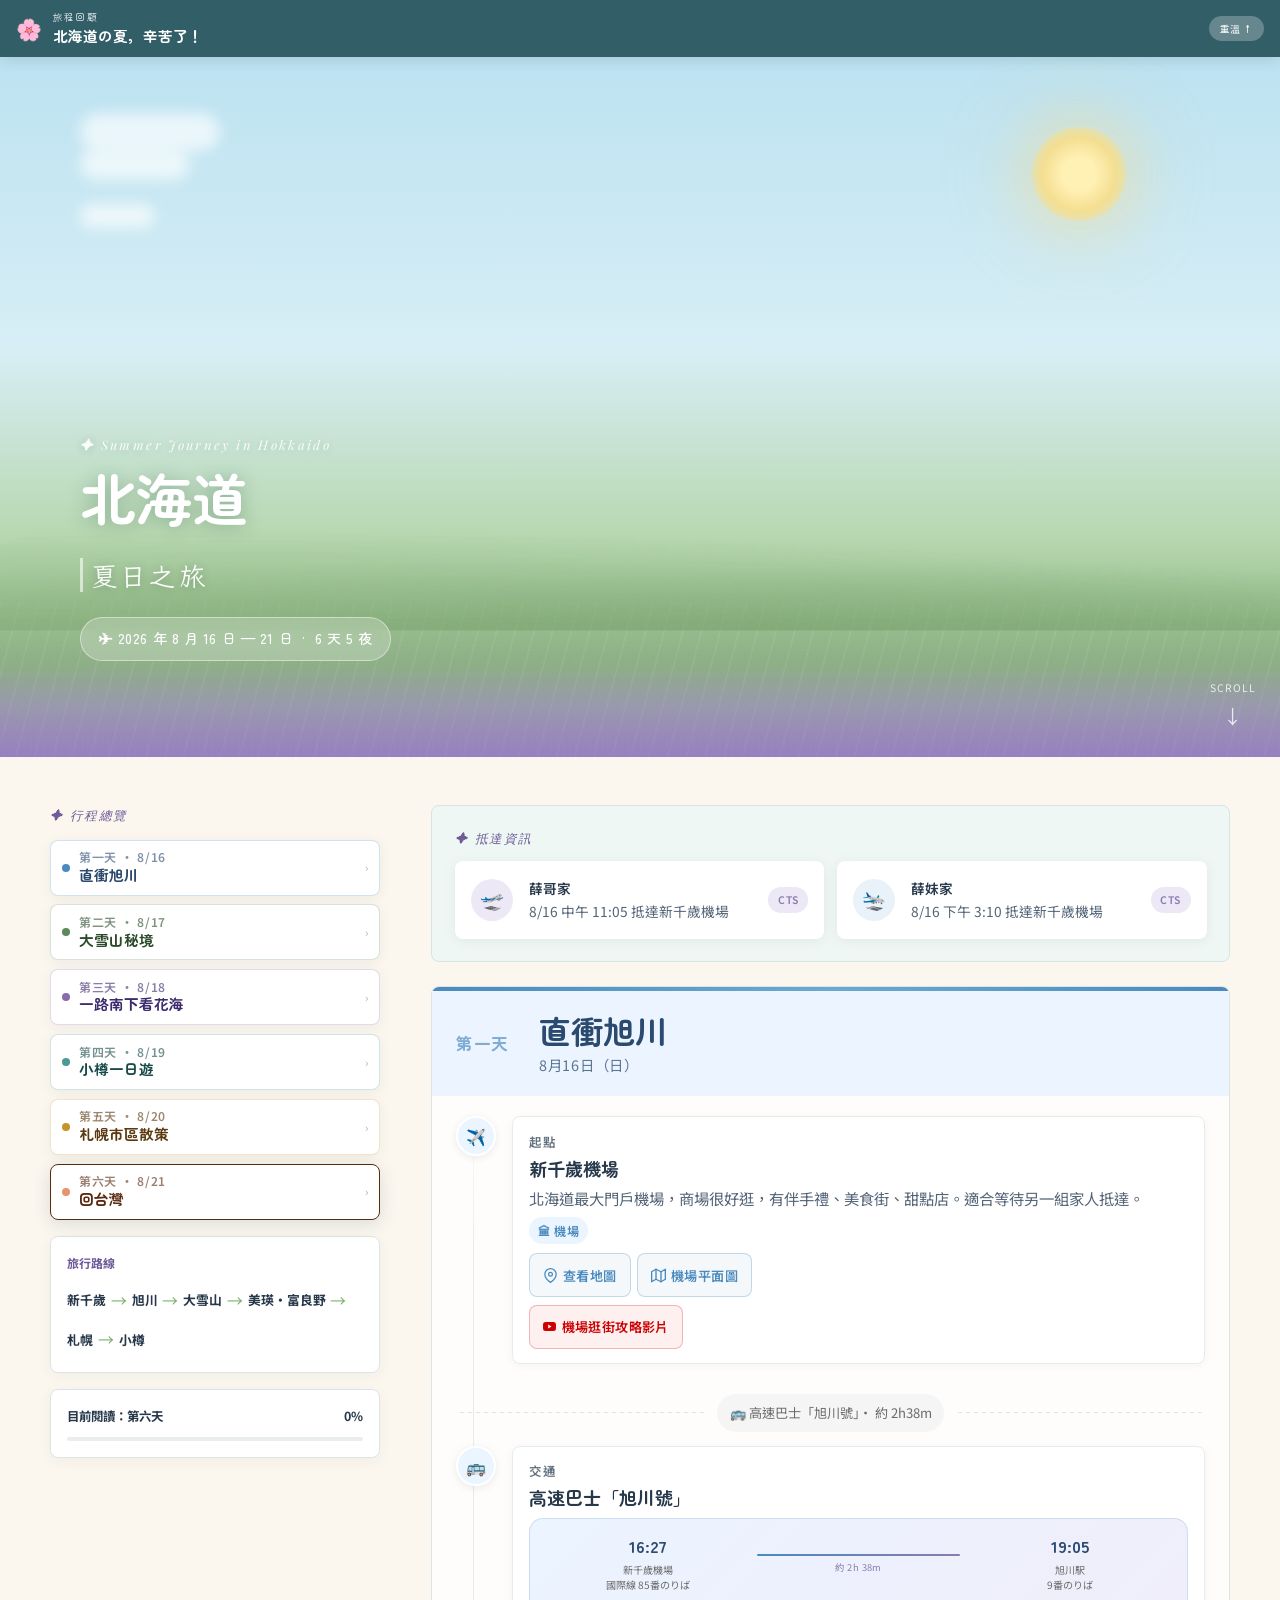
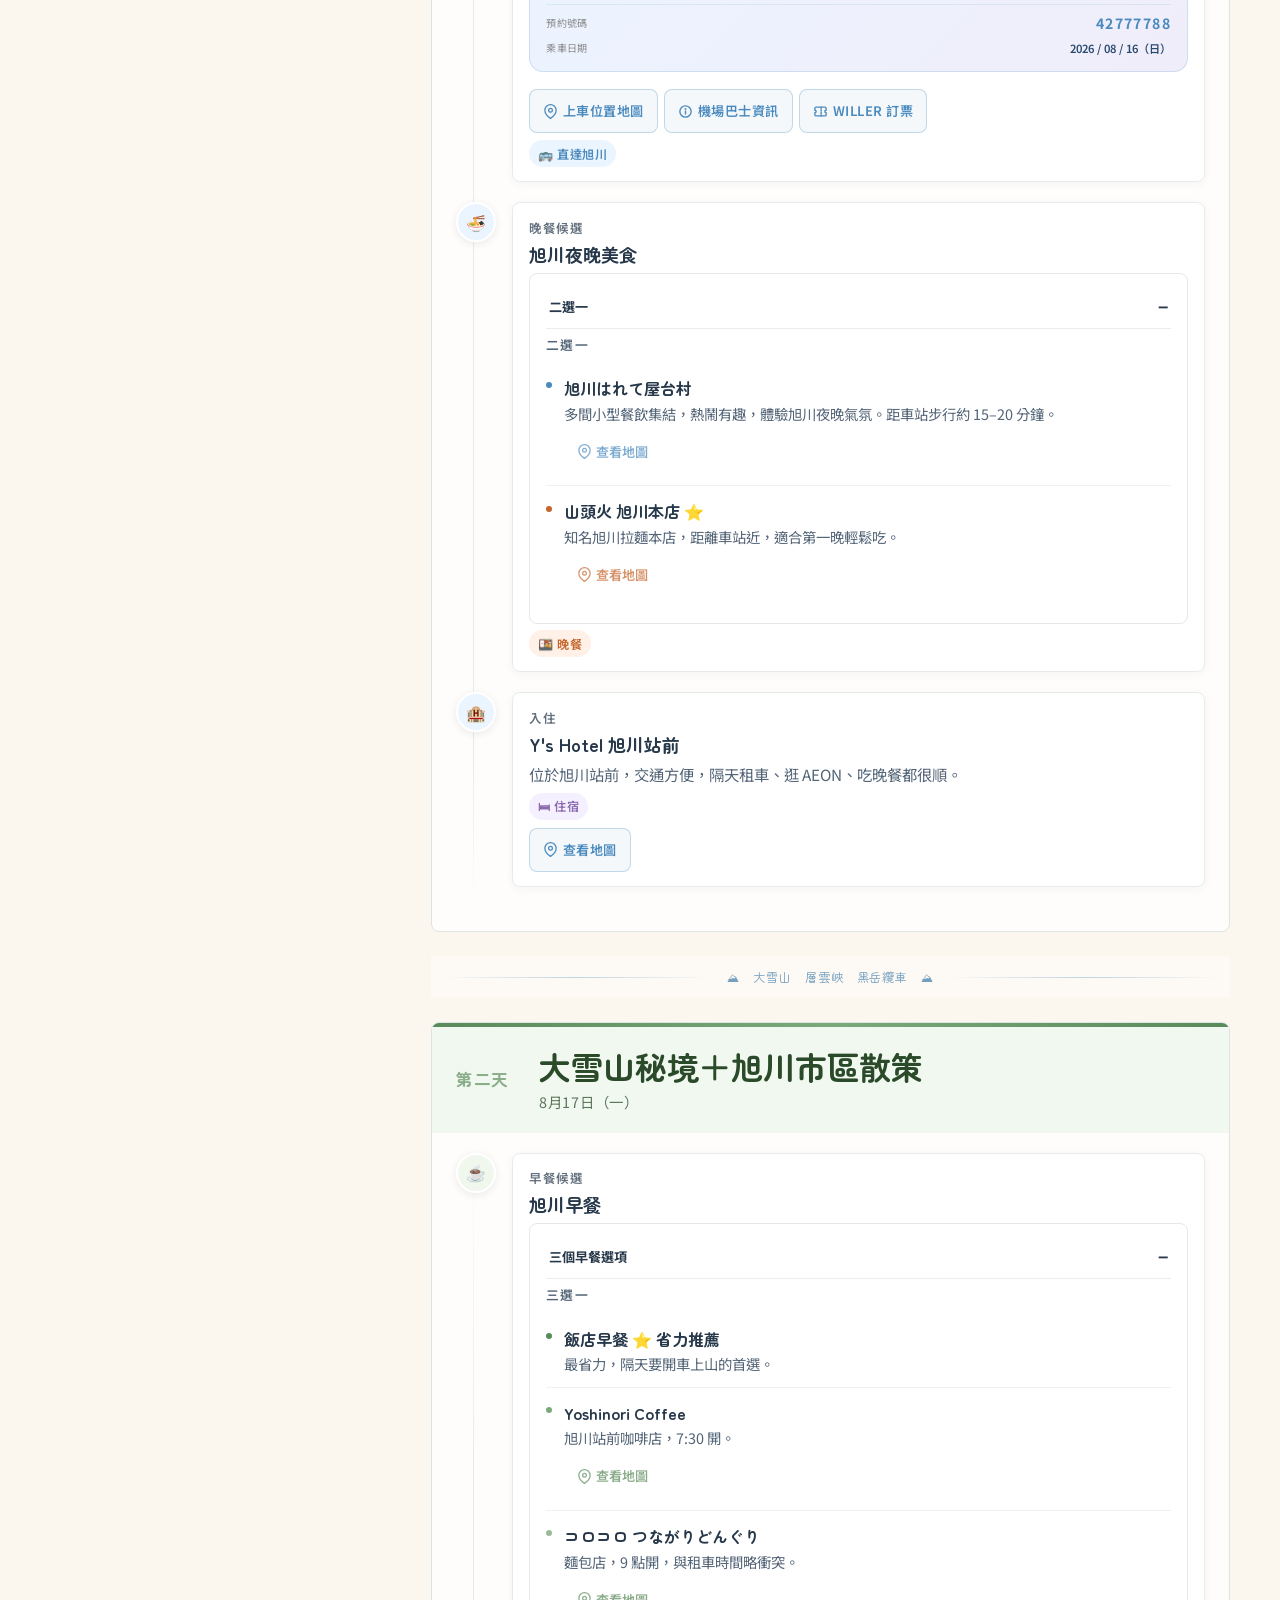
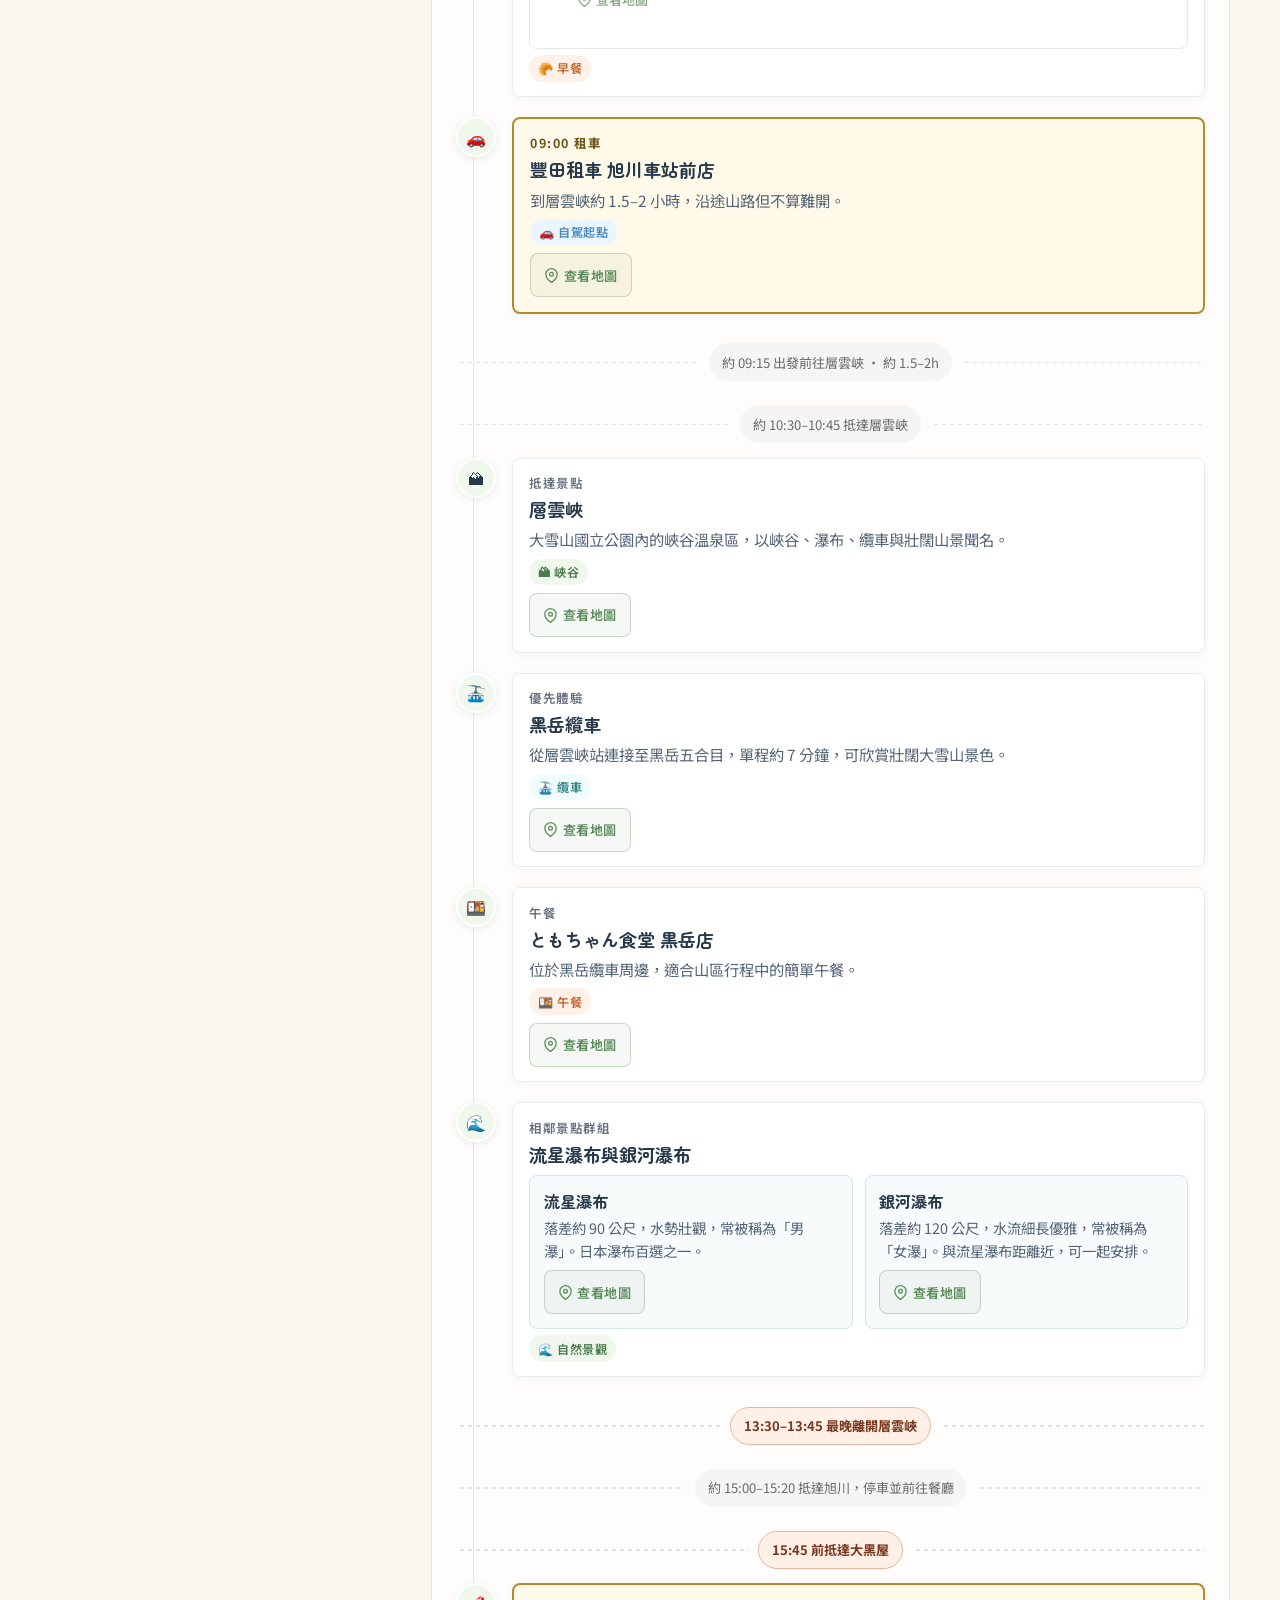
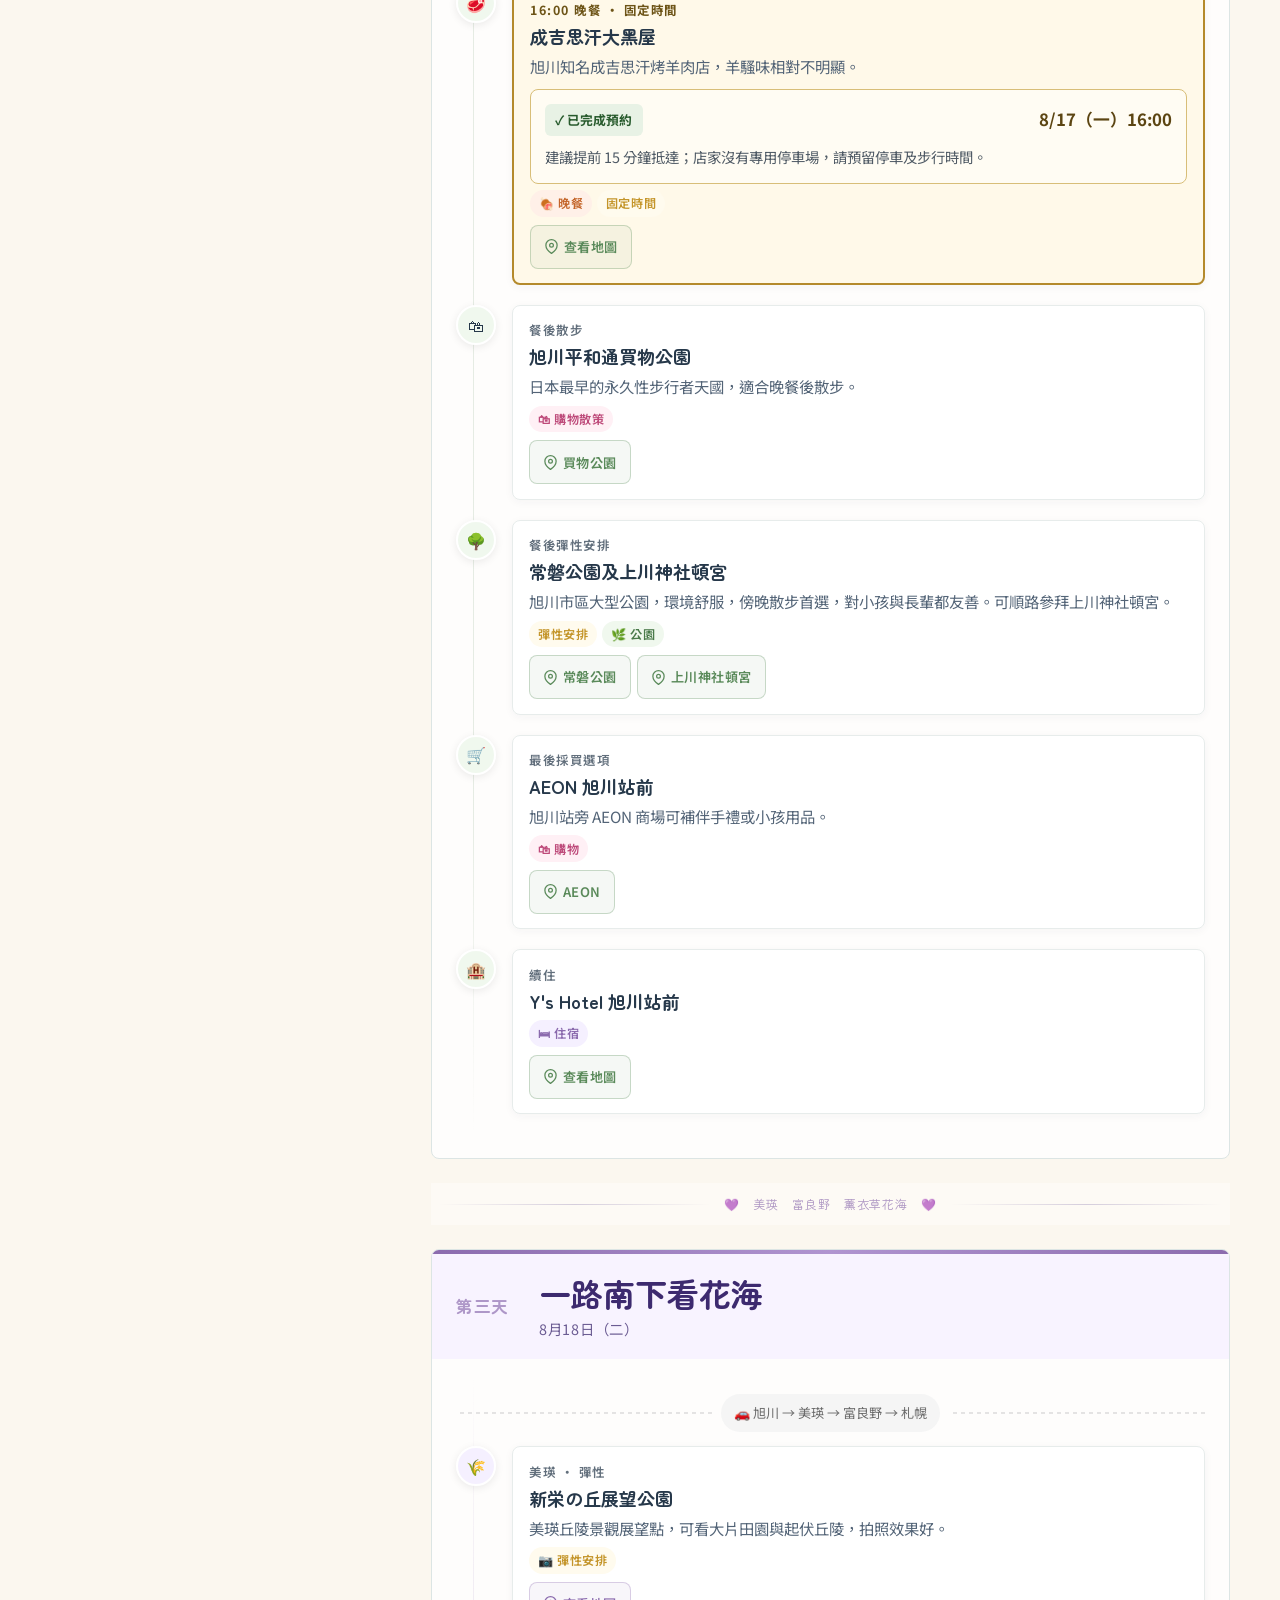
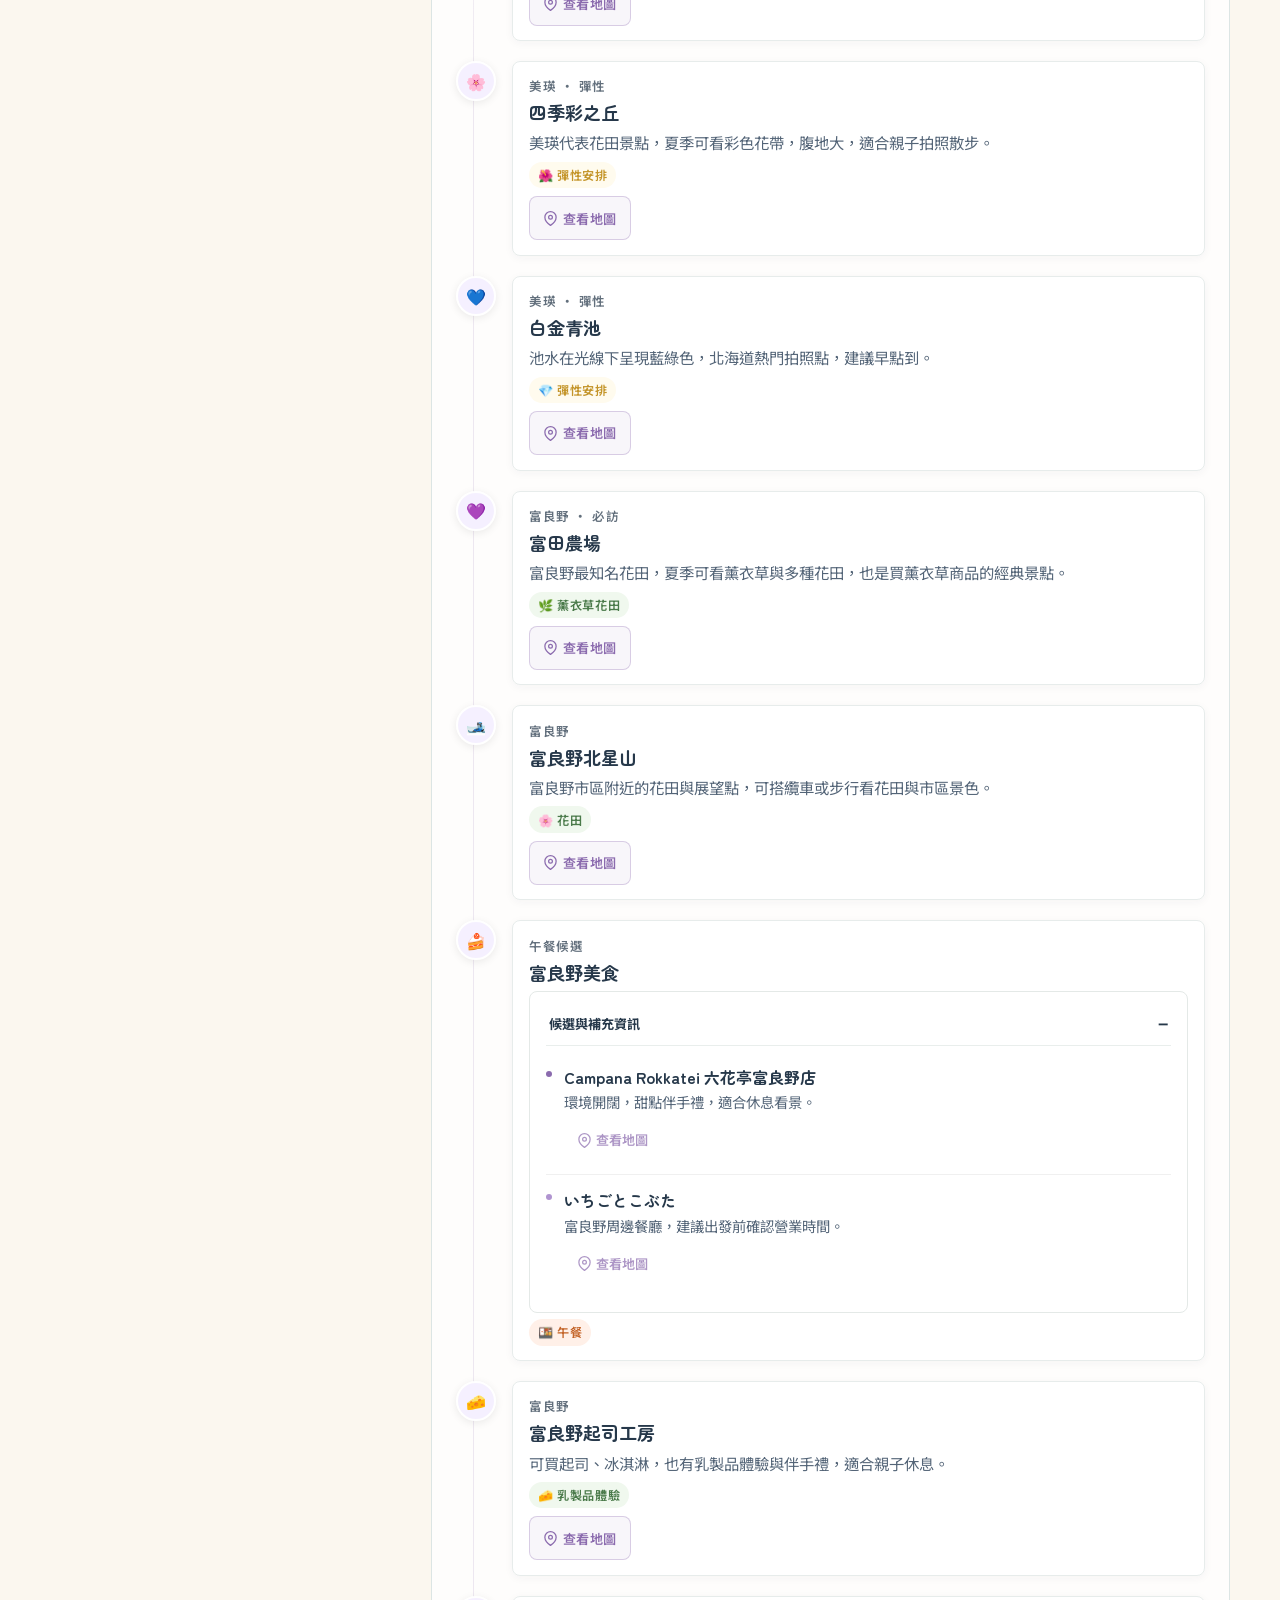
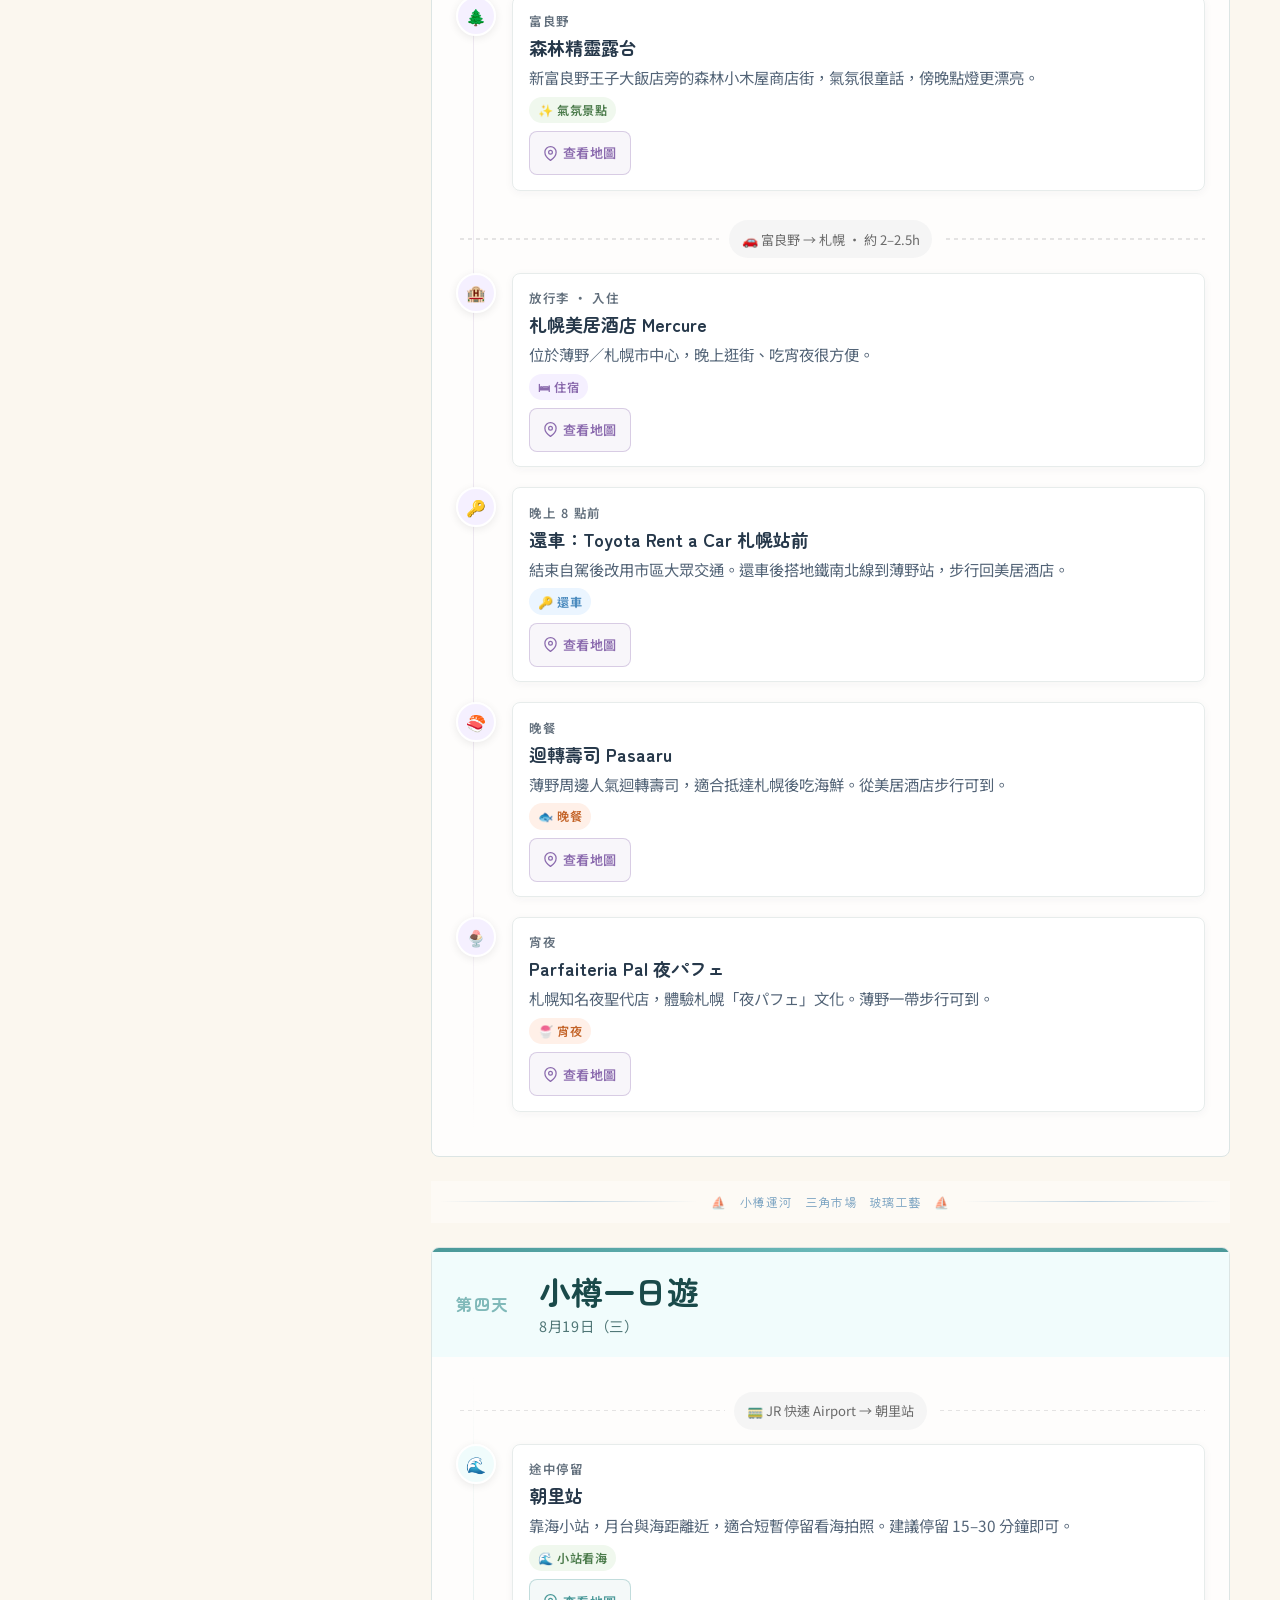
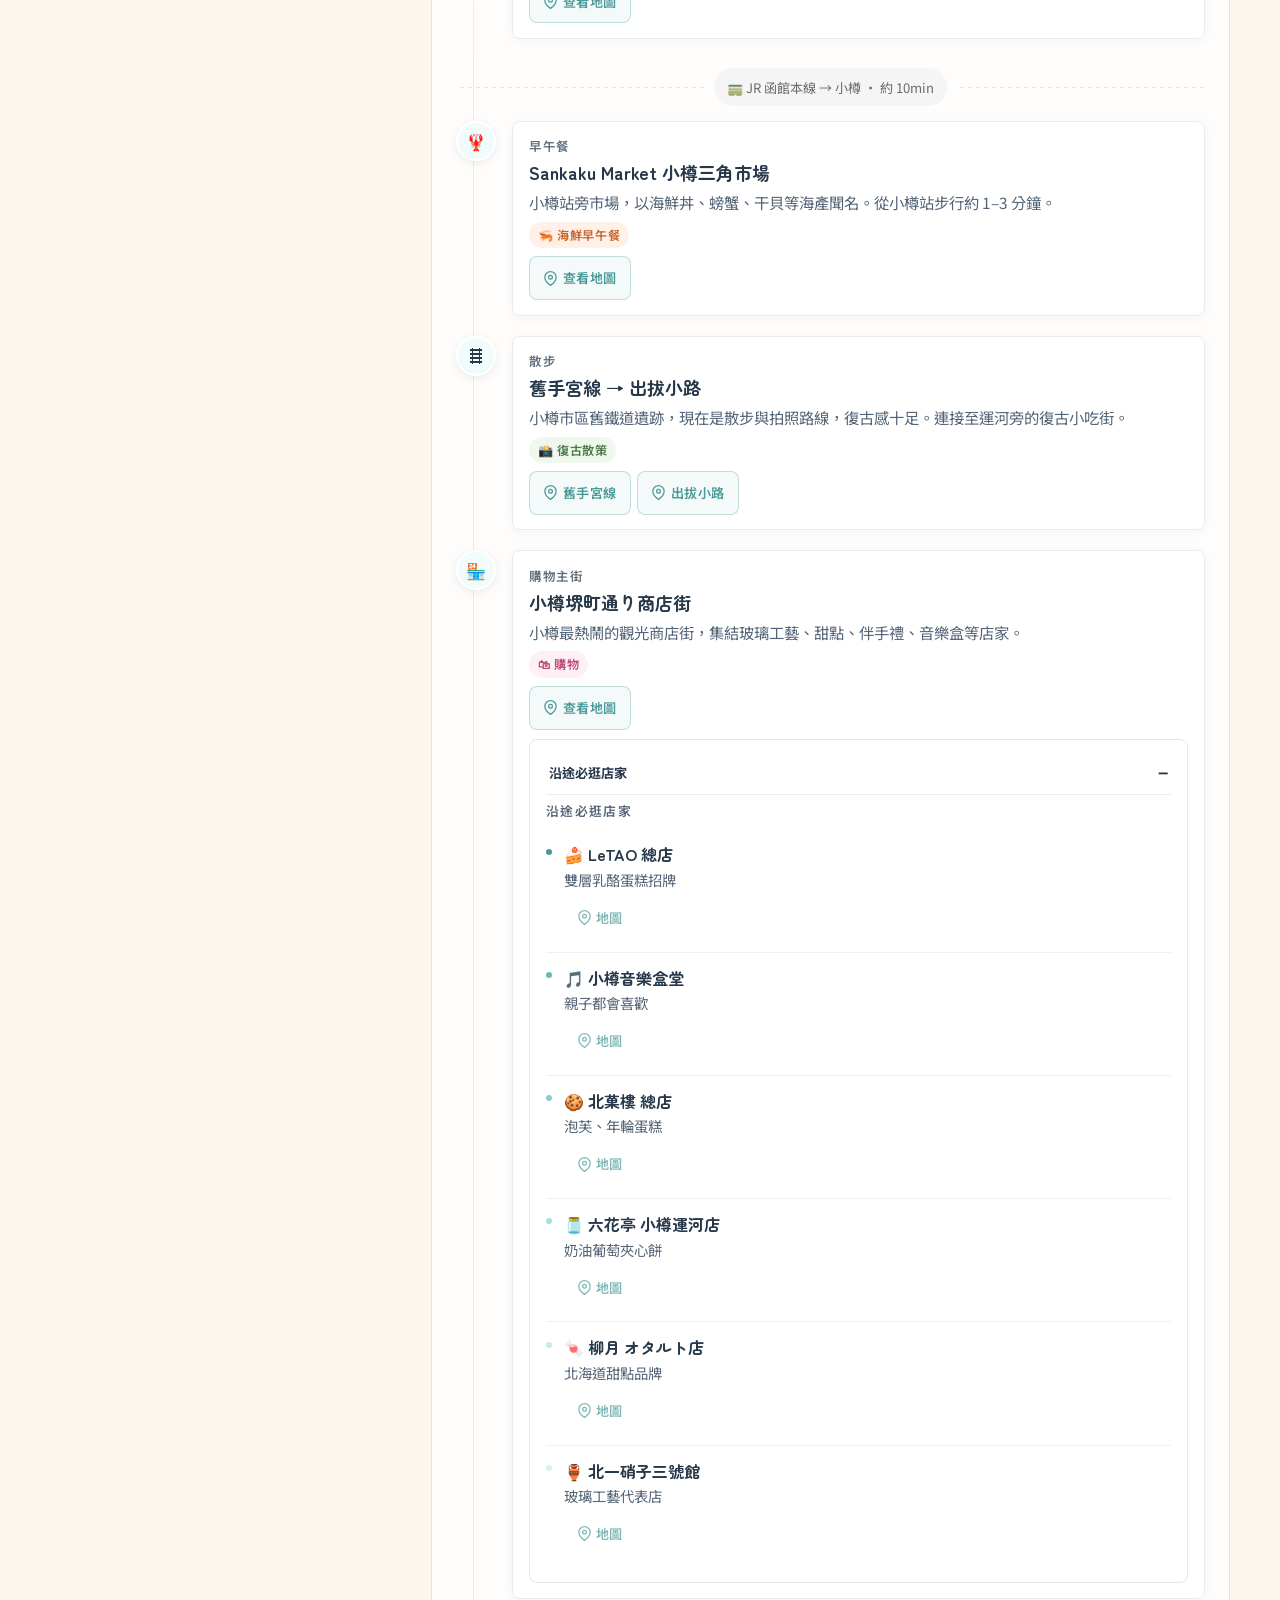
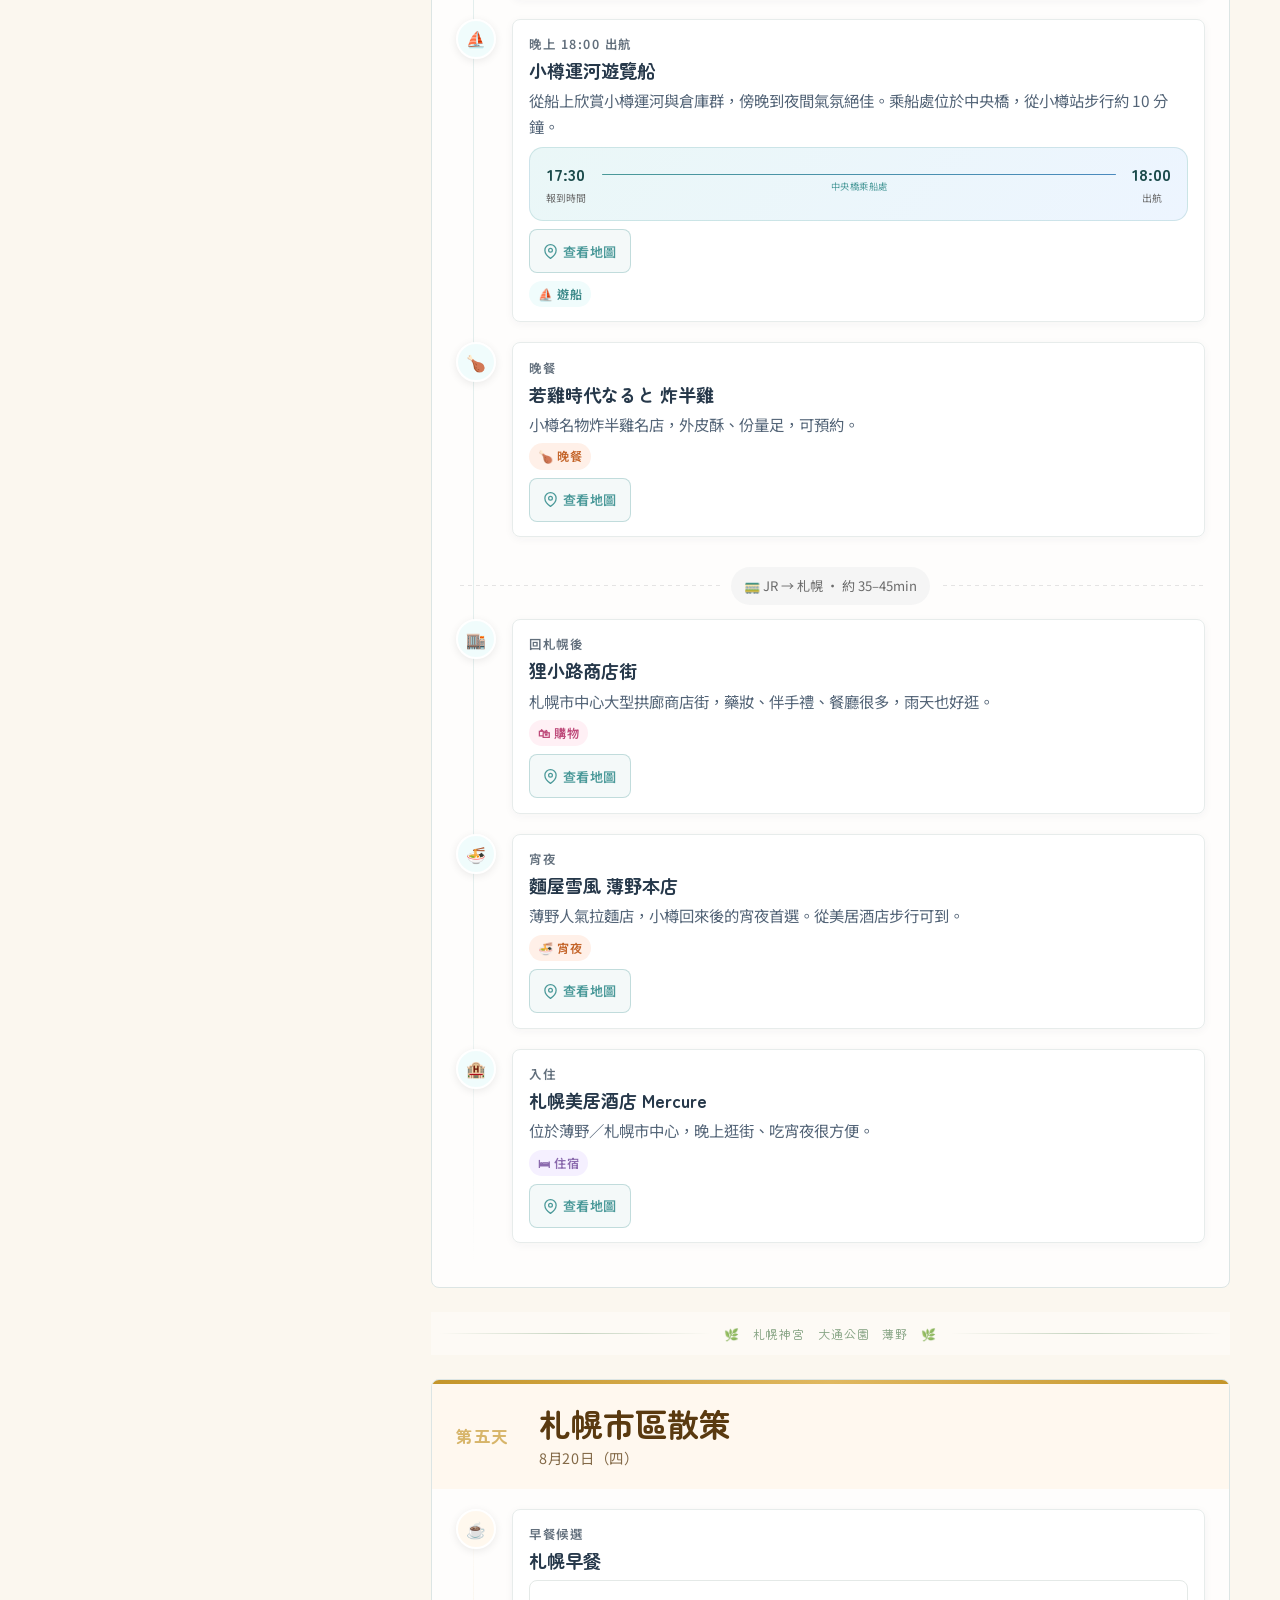
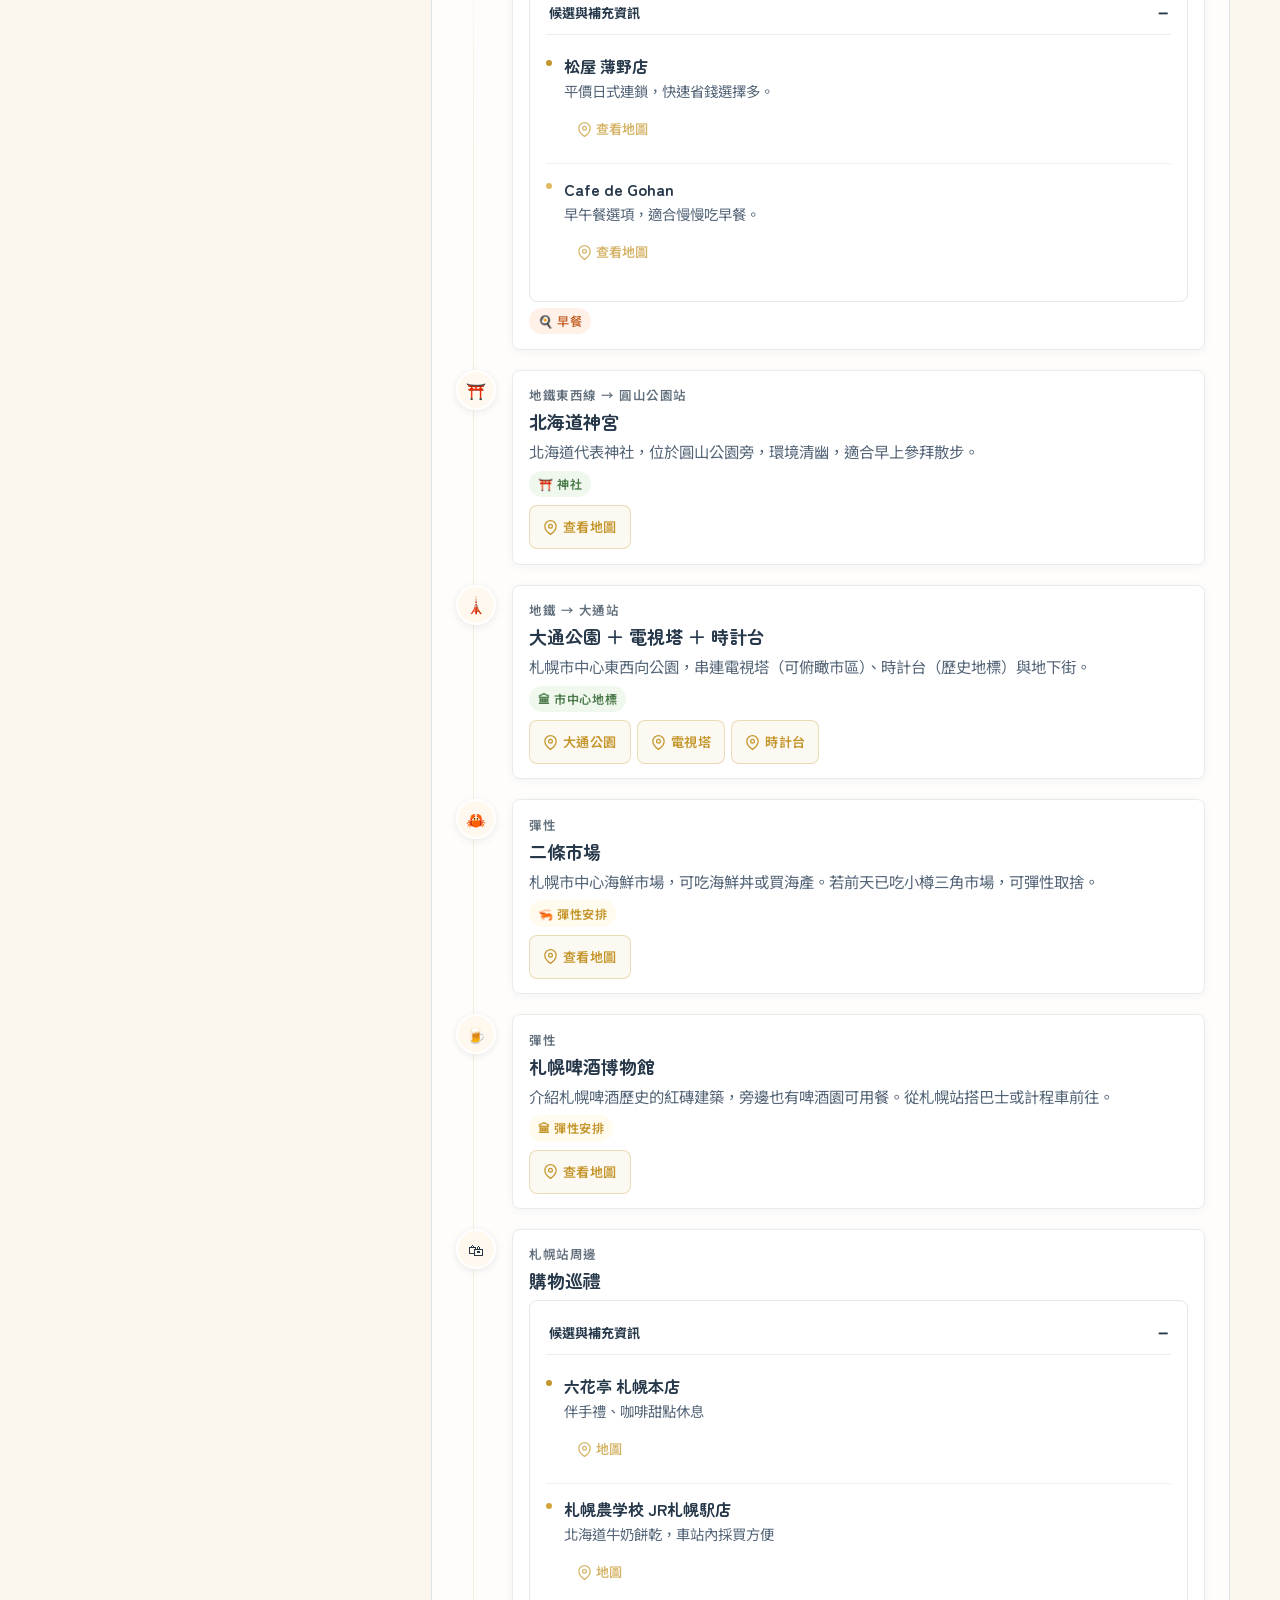
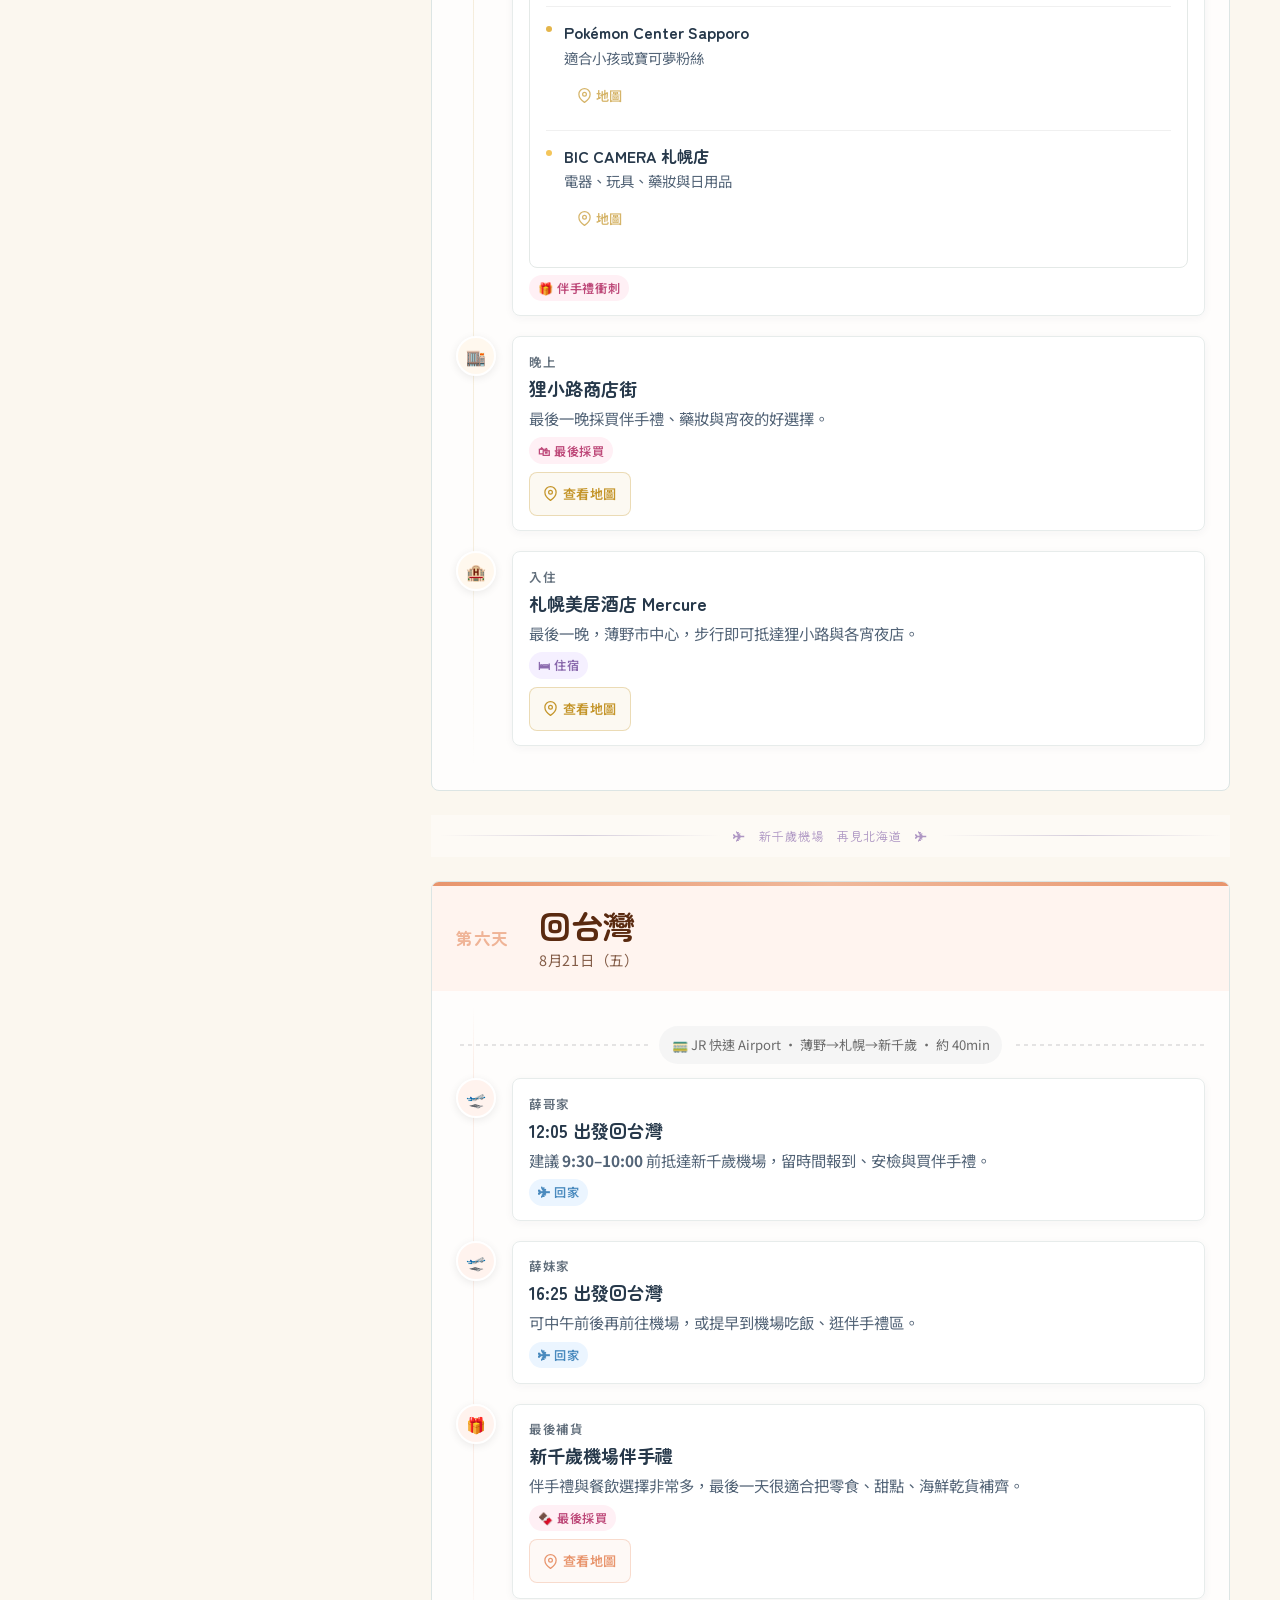
==== commit 473261fa: "Add files via upload" ====
--- a/index.html
+++ b/index.html
@@ -428,20 +428,248 @@
   }
   .yt-btn:hover { background: #FFE0E0; border-color: #CC0000; }
   .yt-btn:active { transform: scale(.95); }
-  .yt-btn svg { width: 13px; height: 13px; flex-shrink: 0; }
-</style>
+  .yt-btn svg { width: 13px; height: 13px; flex-shrink: 0; }
+
+  /* 2026 summer notebook redesign */
+  :root {
+    --sky: #CFEAF5;
+    --hill: #7BAE6E;
+    --sunshine: #F4C95D;
+    --cream: #FBF7EF;
+    --ink: #26384A;
+    --muted: #536477;
+    --line: #DCE5E4;
+    --reading-progress: 0%;
+  }
+  body {
+    max-width:none;
+    width:100%;
+    background:var(--cream);
+    color:var(--ink);
+    font-size:16px;
+    line-height:1.65;
+  }
+  a, button, summary { -webkit-tap-highlight-color:transparent; }
+  a:focus-visible, button:focus-visible, summary:focus-visible {
+    outline:3px solid #246B8E;
+    outline-offset:3px;
+  }
+  .today-banner {
+    position:relative;
+    top:auto;
+    min-height:52px;
+    padding:.65rem max(1rem, env(safe-area-inset-left));
+    background:#315E67 !important;
+  }
+  .hero {
+    min-height:min(78svh,700px);
+    padding:clamp(2rem,5vw,4rem) max(1.25rem,calc((100vw - 1120px)/2)) clamp(3rem,8vw,6rem);
+    background:linear-gradient(180deg,#BCE2F1 0%,#D7EEF5 42%,#B8D8B2 68%,#88B27A 87%,#9B8BC1 100%);
+  }
+  .hero::before {
+    content:'';
+    position:absolute;
+    inset:auto 0 0;
+    height:22%;
+    background:repeating-linear-gradient(105deg,rgba(255,255,255,.12) 0 2px,transparent 2px 18px);
+    opacity:.5;
+  }
+  .hero-content { max-width:1120px; width:100%; }
+  .hero-title { font-size:clamp(2.75rem,5vw,3.5rem); letter-spacing:0; max-width:620px; }
+  .hero-title span { font-size:clamp(1.2rem,2.3vw,1.65rem); letter-spacing:.12em; }
+  .hero-label { font-size:.82rem; }
+  .hero-dates { font-size:.88rem; min-height:44px; }
+  .sun { width:94px; height:94px; right:12%; }
+  .layout-shell {
+    width:min(1180px,calc(100% - 48px));
+    margin:0 auto;
+    display:grid;
+    grid-template-columns:minmax(280px,330px) minmax(0,1fr);
+    gap:clamp(2rem,4vw,4rem);
+    align-items:start;
+    padding:3rem 0 4rem;
+  }
+  .trip-sidebar { position:sticky; top:1.25rem; align-self:start; }
+  .trip-content { min-width:0; }
+  .toc { padding:0; background:transparent; border:0; }
+  .toc-title, .section-eyebrow { color:#6E5C99; font-size:.78rem; }
+  .toc-grid { grid-template-columns:1fr; gap:.55rem; }
+  .toc-item {
+    min-height:56px;
+    width:100%;
+    border-radius:8px;
+    background:#fff !important;
+    box-shadow:0 3px 14px rgba(38,56,74,.06);
+  }
+  .toc-item.is-active { border-color:currentColor; box-shadow:0 4px 18px rgba(38,56,74,.14); }
+  .toc-day { font-size:.75rem; }
+  .toc-label { font-size:.92rem; }
+  .route-card, .progress-card {
+    background:#fff;
+    border:1px solid var(--line);
+    border-radius:8px;
+    padding:1rem;
+    margin-top:1rem;
+    box-shadow:0 3px 14px rgba(38,56,74,.05);
+  }
+  .sidebar-kicker { font-size:.75rem; font-weight:700; color:#6E5C99; margin-bottom:.65rem; }
+  .route-list { display:flex; flex-wrap:wrap; gap:.35rem .2rem; align-items:center; }
+  .route-list a { color:var(--ink); font-size:.8rem; font-weight:700; text-decoration:none; min-height:34px; display:inline-flex; align-items:center; }
+  .route-list span { color:#7BAE6E; padding:0 .1rem; }
+  .progress-row { display:flex; justify-content:space-between; gap:1rem; font-size:.78rem; font-weight:700; }
+  .progress-track { height:4px; margin-top:.65rem; background:#E9EEEA; border-radius:4px; overflow:hidden; }
+  .progress-bar { width:0; height:100%; background:#7BAE6E; transition:width .25s ease; }
+  .flight-section {
+    padding:1.4rem;
+    margin-bottom:1.5rem;
+    border:1px solid #D5E4E8;
+    border-radius:8px;
+    background:#EFF7F4;
+  }
+  .flight-cards { display:grid; grid-template-columns:repeat(2,minmax(0,1fr)); }
+  .flight-card { border-radius:8px; padding:1rem; }
+  .flight-time { color:var(--muted); font-size:.86rem; line-height:1.55; }
+  .day-section {
+    background:rgba(255,255,255,.8);
+    border:1px solid var(--line);
+    border-radius:8px;
+    margin-bottom:1.5rem;
+    overflow:clip;
+    scroll-margin-top:20px !important;
+  }
+  .day-header { position:relative; top:auto; padding:1.2rem 1.5rem; align-items:center; }
+  .day-number { font-size:1.05rem; opacity:.68; min-width:70px; }
+  .day-title { font-size:clamp(1.65rem,3vw,2rem); letter-spacing:0; }
+  .day-date { font-size:.9rem; opacity:.75; }
+  .timeline { padding:1.25rem 1.5rem 1.5rem; }
+  .timeline::before { left:2.55rem; }
+  .tl-item { gap:1rem; margin-bottom:1.25rem; }
+  .tl-icon { width:40px; height:40px; font-size:1rem; }
+  .tl-body {
+    min-width:0;
+    padding:.9rem 1rem;
+    background:#fff;
+    border:1px solid #E7ECEB;
+    border-radius:8px;
+    box-shadow:0 2px 10px rgba(38,56,74,.045);
+    transition:transform .24s ease, box-shadow .24s ease;
+  }
+  .tl-item:hover .tl-body { transform:translateY(-2px); box-shadow:0 8px 20px rgba(38,56,74,.1); }
+  .tl-label { font-size:.78rem; opacity:.72; }
+  .tl-name { font-size:1.125rem; line-height:1.45; }
+  .tl-desc { color:var(--muted); font-size:.96rem; line-height:1.7; }
+  .tl-tag { font-size:.76rem; padding:.2rem .55rem; }
+  .map-btn, .yt-btn, .book-badge, .meal-map {
+    min-height:44px;
+    padding:.55rem .8rem;
+    border-radius:8px;
+    font-size:.82rem;
+    justify-content:center;
+  }
+  .map-btn svg, .meal-map svg { width:15px; height:15px; }
+  .meal-block { border:1px solid #E4E9E7; border-radius:8px; box-shadow:none; }
+  .meal-block-title { color:var(--muted); font-size:.8rem; }
+  .meal-option { gap:.75rem; padding:.75rem 0; }
+  .meal-restaurant { font-size:1rem; }
+  .meal-detail { color:var(--muted); font-size:.9rem; line-height:1.6; }
+  .collapse-toggle {
+    width:100%; min-height:44px; margin:-.25rem 0 .35rem; padding:.35rem .2rem;
+    border:0; border-bottom:1px solid #E9EEEC; background:transparent; color:var(--ink);
+    display:flex; align-items:center; justify-content:space-between; font:700 .82rem 'Noto Sans TC',sans-serif; cursor:pointer;
+  }
+  .collapse-toggle::after { content:'−'; font-size:1.1rem; }
+  .meal-block.is-collapsed .collapse-toggle::after { content:'＋'; }
+  .meal-block.is-collapsed > :not(.collapse-toggle) { display:none; }
+  .transport-pill { min-height:38px; padding:.45rem .8rem; font-size:.82rem; white-space:normal; text-align:center; line-height:1.45; }
+  .season-banner { margin:0 0 1.5rem; padding:.7rem .5rem; }
+  .season-banner-text { font-size:.75rem; letter-spacing:.08em; white-space:normal; text-align:center; }
+  .fixed-card { border:2px solid #B48A2C; background:#FFF9E9; }
+  .fixed-card .tl-label { color:#6D5417; opacity:1; font-weight:700; }
+  .reservation-panel { margin:.65rem 0 .25rem; padding:.85rem; border:1px solid #D8BE78; border-radius:8px; background:#FFFCF3; }
+  .reservation-top { display:flex; flex-wrap:wrap; align-items:center; justify-content:space-between; gap:.5rem; }
+  .reservation-status { display:inline-flex; align-items:center; min-height:32px; padding:.25rem .65rem; border-radius:6px; background:#E8F2E5; color:#285B2D; font-size:.8rem; font-weight:700; }
+  .reservation-time { font-size:1.05rem; color:#5C4512; font-weight:700; }
+  .reservation-reminder { margin-top:.6rem; color:#4E5964; font-size:.9rem; line-height:1.65; }
+  .deadline-row .transport-pill { color:#7A391F; background:#FFF0E7; border:1px solid #E8B69D; font-weight:700; }
+  .waterfall-group { display:grid; grid-template-columns:repeat(2,minmax(0,1fr)); gap:.75rem; margin-top:.5rem; }
+  .waterfall-card { padding:.85rem; border:1px solid #D6E7EA; border-radius:8px; background:#F7FBFC; }
+  .waterfall-card h3 { font:700 1rem 'Zen Maru Gothic','Noto Sans TC',sans-serif; margin-bottom:.2rem; }
+  .waterfall-card p { color:var(--muted); font-size:.9rem; line-height:1.6; }
+  .mobile-day-nav { display:none; }
+  .fab-wrap, .fab-backdrop { display:none; }
+  .trip-footer { padding:3rem max(1.5rem,calc((100vw - 1120px)/2)); }
+
+  @media (max-width: 820px) {
+    body { padding-bottom:calc(70px + env(safe-area-inset-bottom)); }
+    .hero { min-height:68svh; padding:2rem 1.25rem 3.5rem; }
+    .hero-scroll { bottom:1rem; }
+    .layout-shell { width:100%; display:block; padding:0 0 1rem; }
+    .trip-sidebar { position:relative; top:auto; padding:1.25rem 1rem; }
+    .toc-grid { grid-template-columns:repeat(3,minmax(0,1fr)); }
+    .toc-item { min-height:64px; padding:.5rem; }
+    .toc-label { font-size:.78rem; }
+    .route-card, .progress-card { display:none; }
+    .trip-content { padding:0 1rem; }
+    .flight-section { margin-bottom:1rem; }
+    .day-section { margin-bottom:1rem; }
+    .season-banner { margin-bottom:1rem; }
+    .mobile-day-nav {
+      position:fixed; z-index:70; left:0; right:0; bottom:0;
+      display:flex; gap:.35rem; overflow-x:auto; padding:.5rem max(.75rem,env(safe-area-inset-left)) calc(.5rem + env(safe-area-inset-bottom));
+      background:rgba(251,247,239,.96); border-top:1px solid #D7DEDC; backdrop-filter:blur(14px); scrollbar-width:none;
+    }
+    .mobile-day-nav::before {
+      content:''; position:absolute; left:0; top:0; width:var(--reading-progress); height:3px; background:#7BAE6E;
+    }
+    .mobile-day-nav a {
+      flex:1 0 48px; min-width:48px; min-height:46px; display:flex; align-items:center; justify-content:center;
+      color:var(--ink); text-decoration:none; font-weight:700; font-size:.78rem; border:1px solid #D7DEDC; border-radius:8px; background:#fff;
+    }
+    .mobile-day-nav a.is-active { color:#fff; background:#315E67; border-color:#315E67; }
+  }
+  @media (max-width: 560px) {
+    .today-banner { padding:.55rem .85rem; }
+    .today-banner-main { font-size:.82rem; }
+    .today-banner-jump { display:none; }
+    .hero-title { font-size:2.75rem; }
+    .hero-dates { display:flex; width:100%; border-radius:8px; padding:.55rem .75rem; font-size:.78rem; }
+    .toc-grid { grid-template-columns:repeat(2,minmax(0,1fr)); }
+    .flight-cards { grid-template-columns:1fr; }
+    .flight-section { padding:1rem; }
+    .day-header { padding:1rem; align-items:flex-start; }
+    .day-number { min-width:58px; font-size:.9rem; padding-top:.25rem; }
+    .day-title { font-size:1.6rem; }
+    .timeline { padding:1rem .85rem 1.2rem; }
+    .timeline::before { left:2.05rem; }
+    .tl-item { gap:.65rem; }
+    .tl-icon { width:34px; height:34px; font-size:.88rem; }
+    .tl-body { padding:.8rem; }
+    .tl-name { font-size:1.08rem; }
+    .tl-desc { font-size:.95rem; }
+    .transport-row { gap:.35rem; }
+    .transport-line { min-width:10px; }
+    .waterfall-group { grid-template-columns:1fr; }
+    .reservation-top { align-items:flex-start; flex-direction:column; }
+    .season-banner-text { font-size:.7rem; }
+  }
+  @media (prefers-reduced-motion: reduce) {
+    html { scroll-behavior:auto; }
+    *, *::before, *::after { animation:none !important; transition-duration:.01ms !important; }
+    .tl-item:hover .tl-body { transform:none; }
+  }
+</style>
 </head>
 <body>
 
 <!-- TODAY BANNER (auto-populated by JS; hidden until date matched) -->
-<div id="todayBanner" class="today-banner" style="display:none" onclick="jumpToToday()">
+<button type="button" id="todayBanner" class="today-banner" style="display:none;width:100%;border:0;text-align:left" onclick="jumpToToday()" aria-label="查看旅程日期狀態">
   <span class="today-banner-icon" id="tbIcon">📍</span>
   <div class="today-banner-text">
     <div class="today-banner-label" id="tbLabel"></div>
     <div class="today-banner-main" id="tbMain"></div>
   </div>
   <span class="today-banner-jump" id="tbJump"></span>
-</div>
+</button>
 
 <!-- ── MAP PIN SVG SYMBOL (reused inline) ── -->
 <svg style="display:none">
@@ -482,41 +710,60 @@
 </section>
 
 <!-- TOC -->
-<nav class="toc" id="tocSection">
+<div class="layout-shell">
+<aside class="trip-sidebar" aria-label="旅程導覽">
+<nav class="toc" id="tocSection" aria-label="每日行程">
   <div class="toc-title">✦ 行程總覽</div>
   <div class="toc-grid">
-    <div class="toc-item d1" onclick="document.getElementById('day1').scrollIntoView({behavior:'smooth',block:'start'}); return false;" style="cursor:pointer">
+    <a class="toc-item d1" href="#day1">
       <div class="toc-dot"></div>
       <div class="toc-text"><div class="toc-day">第一天 · 8/16</div><div class="toc-label">直衝旭川</div></div>
       <span class="toc-arrow">›</span>
-    </div>
-    <div class="toc-item d2" onclick="document.getElementById('day2').scrollIntoView({behavior:'smooth',block:'start'}); return false;" style="cursor:pointer">
+    </a>
+    <a class="toc-item d2" href="#day2">
       <div class="toc-dot"></div>
       <div class="toc-text"><div class="toc-day">第二天 · 8/17</div><div class="toc-label">大雪山秘境</div></div>
       <span class="toc-arrow">›</span>
-    </div>
-    <div class="toc-item d3" onclick="document.getElementById('day3').scrollIntoView({behavior:'smooth',block:'start'}); return false;" style="cursor:pointer">
+    </a>
+    <a class="toc-item d3" href="#day3">
       <div class="toc-dot"></div>
       <div class="toc-text"><div class="toc-day">第三天 · 8/18</div><div class="toc-label">一路南下看花海</div></div>
       <span class="toc-arrow">›</span>
-    </div>
-    <div class="toc-item d4" onclick="document.getElementById('day4').scrollIntoView({behavior:'smooth',block:'start'}); return false;" style="cursor:pointer">
+    </a>
+    <a class="toc-item d4" href="#day4">
       <div class="toc-dot"></div>
       <div class="toc-text"><div class="toc-day">第四天 · 8/19</div><div class="toc-label">小樽一日遊</div></div>
       <span class="toc-arrow">›</span>
-    </div>
-    <div class="toc-item d5" onclick="document.getElementById('day5').scrollIntoView({behavior:'smooth',block:'start'}); return false;" style="cursor:pointer">
+    </a>
+    <a class="toc-item d5" href="#day5">
       <div class="toc-dot"></div>
       <div class="toc-text"><div class="toc-day">第五天 · 8/20</div><div class="toc-label">札幌市區散策</div></div>
       <span class="toc-arrow">›</span>
-    </div>
-    <div class="toc-item d6" onclick="document.getElementById('day6').scrollIntoView({behavior:'smooth',block:'start'}); return false;" style="cursor:pointer">
+    </a>
+    <a class="toc-item d6" href="#day6">
       <div class="toc-dot"></div>
       <div class="toc-text"><div class="toc-day">第六天 · 8/21</div><div class="toc-label">回台灣</div></div>
       <span class="toc-arrow">›</span>
-    </div>
-  </div>
-</nav>
+    </a>
+  </div>
+</nav>
+<div class="route-card">
+  <div class="sidebar-kicker">旅行路線</div>
+  <div class="route-list" aria-label="新千歲至小樽路線">
+    <a href="#day1">新千歲</a><span aria-hidden="true">→</span>
+    <a href="#day1">旭川</a><span aria-hidden="true">→</span>
+    <a href="#day2">大雪山</a><span aria-hidden="true">→</span>
+    <a href="#day3">美瑛・富良野</a><span aria-hidden="true">→</span>
+    <a href="#day5">札幌</a><span aria-hidden="true">→</span>
+    <a href="#day4">小樽</a>
+  </div>
+</div>
+<div class="progress-card" aria-live="polite">
+  <div class="progress-row"><span id="progressLabel">目前閱讀：第一天</span><span id="progressPercent">0%</span></div>
+  <div class="progress-track" aria-hidden="true"><div class="progress-bar" id="progressBar"></div></div>
+</div>
+</aside>
+<main class="trip-content">
 
 <!-- FLIGHT INFO -->
 <section class="flight-section">
@@ -540,7 +787,7 @@
   <div class="day-strip"></div>
   <div class="day-header">
     <div class="day-number">第一天</div>
-    <div class="day-info"><div class="day-title">直衝旭川</div><div class="day-date">8月16日（日）</div></div>
+    <div class="day-info"><h2 class="day-title">直衝旭川</h2><div class="day-date">8月16日（日）</div></div>
   </div>
   <div class="timeline">
 
@@ -548,20 +795,20 @@
       <div class="tl-icon">✈️</div>
       <div class="tl-body">
         <div class="tl-label">起點</div>
-        <div class="tl-name">新千歲機場</div>
+        <h3 class="tl-name">新千歲機場</h3>
         <div class="tl-desc">北海道最大門戶機場，商場很好逛，有伴手禮、美食街、甜點店。適合等待另一組家人抵達。</div>
         <div class="tl-tags">
           <span class="tl-tag tag-transport">🏛 機場</span>
         </div>
         <div style="display:flex;gap:.4rem;flex-wrap:wrap;margin-top:.1rem">
-          <a class="map-btn" href="https://maps.google.com/?q=新千歲機場" target="_blank">
+          <a class="map-btn" href="https://maps.google.com/?q=新千歲機場" target="_blank" rel="noopener noreferrer">
             <svg><use href="#pin"/></svg>查看地圖
           </a>
-          <a class="map-btn" href="https://www.hokkaido-airports.com/zh-CHT/new-chitose/floormap/#anchor-tabs" target="_blank">
+          <a class="map-btn" href="https://www.hokkaido-airports.com/zh-CHT/new-chitose/floormap/#anchor-tabs" target="_blank" rel="noopener noreferrer">
             <svg><use href="#map"/></svg>機場平面圖
           </a>
         </div>
-        <a class="yt-btn" href="https://youtu.be/i24RvubQBRs?si=WTt8yfie1beq80f-" target="_blank">
+        <a class="yt-btn" href="https://youtu.be/i24RvubQBRs?si=WTt8yfie1beq80f-" target="_blank" rel="noopener noreferrer">
           <svg><use href="#yt"/></svg>機場逛街攻略影片
         </a>
       </div>
@@ -577,7 +824,7 @@
       <div class="tl-icon">🚌</div>
       <div class="tl-body">
         <div class="tl-label">交通</div>
-        <div class="tl-name">高速巴士「旭川號」</div>
+        <h3 class="tl-name">高速巴士「旭川號」</h3>
 
         <!-- Booking card -->
         <div style="background:linear-gradient(135deg,#EBF4FF,#F0EDFA);border:1.5px solid rgba(74,138,190,.2);border-radius:14px;padding:.85rem 1rem;margin-top:.5rem">
@@ -616,13 +863,13 @@
 
         <!-- Action buttons -->
         <div style="display:flex;gap:.4rem;flex-wrap:wrap;margin-top:.55rem">
-          <a class="map-btn" href="https://maps.app.goo.gl/WYGS5qFjVgGRGdNa7" target="_blank">
+          <a class="map-btn" href="https://maps.app.goo.gl/WYGS5qFjVgGRGdNa7" target="_blank" rel="noopener noreferrer">
             <svg><use href="#pin"/></svg>上車位置地圖
           </a>
-          <a class="map-btn" href="https://www.hokkaido-airports.com/zh-CHT/new-chitose/access/bus/#time1" target="_blank">
+          <a class="map-btn" href="https://www.hokkaido-airports.com/zh-CHT/new-chitose/access/bus/#time1" target="_blank" rel="noopener noreferrer">
             <svg><use href="#info"/></svg>機場巴士資訊
           </a>
-          <a class="map-btn" href="https://willer-travel.com/tw/bus_search/hokkaido/new_chitose_airport/hokkaido/asahikawa/" target="_blank">
+          <a class="map-btn" href="https://willer-travel.com/tw/bus_search/hokkaido/new_chitose_airport/hokkaido/asahikawa/" target="_blank" rel="noopener noreferrer">
             <svg><use href="#ticket"/></svg>WILLER 訂票
           </a>
         </div>
@@ -637,7 +884,7 @@
       <div class="tl-icon">🍜</div>
       <div class="tl-body">
         <div class="tl-label">晚餐候選</div>
-        <div class="tl-name">旭川夜晚美食</div>
+        <h3 class="tl-name">旭川夜晚美食</h3>
         <div class="meal-block">
           <div class="meal-block-title">二選一</div>
           <div class="meal-option">
@@ -645,7 +892,7 @@
             <div class="meal-body">
               <div class="meal-restaurant">旭川はれて屋台村</div>
               <div class="meal-detail">多間小型餐飲集結，熱鬧有趣，體驗旭川夜晚氣氛。距車站步行約 15–20 分鐘。</div>
-              <a class="meal-map" href="https://maps.app.goo.gl/Ps1cyAJ1dnpgLYpQ9" target="_blank" style="color:#4A8ABE">
+              <a class="meal-map" href="https://maps.app.goo.gl/Ps1cyAJ1dnpgLYpQ9" target="_blank" rel="noopener noreferrer" style="color:#4A8ABE">
                 <svg><use href="#pin"/></svg>查看地圖
               </a>
             </div>
@@ -655,7 +902,7 @@
             <div class="meal-body">
               <div class="meal-restaurant">山頭火 旭川本店 ⭐</div>
               <div class="meal-detail">知名旭川拉麵本店，距離車站近，適合第一晚輕鬆吃。</div>
-              <a class="meal-map" href="https://maps.app.goo.gl/73UQR8vBEJwxSboW7" target="_blank" style="color:#C4652A">
+              <a class="meal-map" href="https://maps.app.goo.gl/73UQR8vBEJwxSboW7" target="_blank" rel="noopener noreferrer" style="color:#C4652A">
                 <svg><use href="#pin"/></svg>查看地圖
               </a>
             </div>
@@ -669,10 +916,10 @@
       <div class="tl-icon">🏨</div>
       <div class="tl-body">
         <div class="tl-label">入住</div>
-        <div class="tl-name">Y's Hotel 旭川站前</div>
+        <h3 class="tl-name">Y's Hotel 旭川站前</h3>
         <div class="tl-desc">位於旭川站前，交通方便，隔天租車、逛 AEON、吃晚餐都很順。</div>
         <div class="tl-tags"><span class="tl-tag tag-stay">🛏 住宿</span></div>
-        <a class="map-btn" href="https://maps.google.com/?q=Y's+Hotel+旭川站前" target="_blank">
+        <a class="map-btn" href="https://maps.google.com/?q=Y's+Hotel+旭川站前" target="_blank" rel="noopener noreferrer">
           <svg><use href="#pin"/></svg>查看地圖
         </a>
       </div>
@@ -683,206 +930,153 @@
 <div class="season-banner sky"><span class="season-banner-text">⛰　大雪山　層雲峽　黑岳纜車　⛰</span></div>
 
 <!-- ══ DAY 2 ══ -->
-<section id="day2" class="day-section day-2" style="scroll-margin-top:64px">
-  <div class="day-strip"></div>
-  <div class="day-header">
-    <div class="day-number">第二天</div>
-    <div class="day-info"><div class="day-title">大雪山秘境＋旭川市區散策</div><div class="day-date">8月17日（一）</div></div>
-  </div>
-  <div class="timeline">
-
-    <div class="tl-item">
-      <div class="tl-icon">☕</div>
-      <div class="tl-body">
-        <div class="tl-label">早餐候選</div>
-        <div class="tl-name">旭川早餐</div>
-        <div class="meal-block">
-          <div class="meal-block-title">三選一</div>
-          <div class="meal-option">
-            <div class="meal-dot" style="background:#5A8A5A"></div>
-            <div class="meal-body">
-              <div class="meal-restaurant">飯店早餐 ⭐ 省力推薦</div>
-              <div class="meal-detail">最省力，隔天要開車上山的首選。</div>
-            </div>
-          </div>
-          <div class="meal-option">
-            <div class="meal-dot" style="background:#7AAA7A"></div>
-            <div class="meal-body">
-              <div class="meal-restaurant">Yoshinori Coffee</div>
-              <div class="meal-detail">旭川站前咖啡店，7:30 開。</div>
-              <a class="meal-map" href="https://maps.app.goo.gl/i9bJrGG1yf2hkvfN7" target="_blank" style="color:#5A8A5A">
-                <svg><use href="#pin"/></svg>查看地圖
-              </a>
-            </div>
-          </div>
-          <div class="meal-option">
-            <div class="meal-dot" style="background:#9ABB9A"></div>
-            <div class="meal-body">
-              <div class="meal-restaurant">コロコロ つながりどんぐり</div>
-              <div class="meal-detail">麵包店，9 點開，與租車時間略衝突。</div>
-              <a class="meal-map" href="https://maps.app.goo.gl/WCrg5Mp2Mh676gWC7" target="_blank" style="color:#5A8A5A">
-                <svg><use href="#pin"/></svg>查看地圖
-              </a>
-            </div>
-          </div>
-        </div>
-        <div class="tl-tags"><span class="tl-tag tag-food">🥐 早餐</span></div>
-      </div>
-    </div>
-
-    <div class="tl-item">
-      <div class="tl-icon">🚗</div>
-      <div class="tl-body">
-        <div class="tl-label">9:00 租車</div>
-        <div class="tl-name">豐田租車 旭川車站前店</div>
-        <div class="tl-desc">到層雲峽約 1.5–2 小時，沿途山路但不算難開。</div>
-        <div class="tl-tags"><span class="tl-tag tag-transport">🚗 自駕起點</span></div>
-        <a class="map-btn" href="https://maps.app.goo.gl/rsfShn3vP9AHv77h6" target="_blank">
-          <svg><use href="#pin"/></svg>查看地圖
-        </a>
-      </div>
-    </div>
-
-    <div class="transport-row">
-      <div class="transport-line"></div>
-      <div class="transport-pill">🏔 前往層雲峽 · 約 1.5–2h</div>
-      <div class="transport-line"></div>
-    </div>
-
-    <div class="tl-item">
-      <div class="tl-icon">💧</div>
-      <div class="tl-body">
-        <div class="tl-label">景點</div>
-        <div class="tl-name">流星瀑布</div>
-        <div class="tl-desc">落差約 90 公尺，水勢壯觀，常被稱為「男瀑」。日本瀑布百選之一。</div>
-        <div class="tl-tags"><span class="tl-tag tag-sightseeing">🌊 自然景觀</span></div>
-        <a class="map-btn" href="https://maps.google.com/?q=流星の滝+北海道" target="_blank">
-          <svg><use href="#pin"/></svg>查看地圖
-        </a>
-      </div>
-    </div>
-
-    <div class="tl-item">
-      <div class="tl-icon">🌊</div>
-      <div class="tl-body">
-        <div class="tl-label">景點</div>
-        <div class="tl-name">銀河瀑布</div>
-        <div class="tl-desc">落差約 120 公尺，水流細長優雅，常被稱為「女瀑」。與流星瀑布距離近，可一起安排。</div>
-        <div class="tl-tags"><span class="tl-tag tag-sightseeing">🌊 自然景觀</span></div>
-        <a class="map-btn" href="https://maps.google.com/?q=銀河の滝+北海道" target="_blank">
-          <svg><use href="#pin"/></svg>查看地圖
-        </a>
-      </div>
-    </div>
-
-    <div class="tl-item">
-      <div class="tl-icon">🏔</div>
-      <div class="tl-body">
-        <div class="tl-label">景點</div>
-        <div class="tl-name">層雲峽</div>
-        <div class="tl-desc">大雪山國立公園內的峽谷溫泉區，以峽谷、瀑布、纜車與壯闊山景聞名。</div>
-        <div class="tl-tags"><span class="tl-tag tag-sightseeing">🏔 峽谷</span></div>
-        <a class="map-btn" href="https://maps.google.com/?q=層雲峡" target="_blank">
-          <svg><use href="#pin"/></svg>查看地圖
-        </a>
-      </div>
-    </div>
-
-    <div class="tl-item">
-      <div class="tl-icon">🚠</div>
-      <div class="tl-body">
-        <div class="tl-label">體驗</div>
-        <div class="tl-name">黑岳纜車</div>
-        <div class="tl-desc">從層雲峽站連接至黑岳五合目，單程約 7 分鐘，可欣賞壯闊大雪山景色。</div>
-        <div class="tl-tags"><span class="tl-tag tag-activity">🚠 纜車</span></div>
-        <a class="map-btn" href="https://maps.google.com/?q=大雪山層雲峡黒岳ロープウェイ" target="_blank">
-          <svg><use href="#pin"/></svg>查看地圖
-        </a>
-      </div>
-    </div>
-
-    <div class="tl-item">
-      <div class="tl-icon">🍱</div>
-      <div class="tl-body">
-        <div class="tl-label">午餐</div>
-        <div class="tl-name">ともちゃん食堂 黒岳店</div>
-        <div class="tl-desc">位於黑岳纜車周邊，適合山區行程中的簡單午餐。</div>
-        <div class="tl-tags"><span class="tl-tag tag-food">🍱 午餐</span></div>
-        <a class="map-btn" href="https://maps.google.com/?q=ともちゃん食堂+黒岳店" target="_blank">
-          <svg><use href="#pin"/></svg>查看地圖
-        </a>
-      </div>
-    </div>
-
-    <div class="transport-row">
-      <div class="transport-line"></div>
-      <div class="transport-pill">🚗 返回旭川市區</div>
-      <div class="transport-line"></div>
-    </div>
-
-    <div class="tl-item">
-      <div class="tl-icon">🌳</div>
-      <div class="tl-body">
-        <div class="tl-label">景點</div>
-        <div class="tl-name">常磐公園</div>
-        <div class="tl-desc">旭川市區大型公園，環境舒服，傍晚散步首選，對小孩與長輩都友善。可順路參拜上川神社頓宮。</div>
-        <div class="tl-tags"><span class="tl-tag tag-sightseeing">🌿 公園</span></div>
-        <div style="display:flex;gap:.4rem;flex-wrap:wrap">
-          <a class="map-btn" href="https://maps.google.com/?q=常磐公園+旭川" target="_blank">
-            <svg><use href="#pin"/></svg>常磐公園
-          </a>
-          <a class="map-btn" href="https://maps.google.com/?q=上川神社頓宮" target="_blank">
-            <svg><use href="#pin"/></svg>上川神社頓宮
-          </a>
-        </div>
-      </div>
-    </div>
-
-    <div class="tl-item">
-      <div class="tl-icon">🛍</div>
-      <div class="tl-body">
-        <div class="tl-label">購物</div>
-        <div class="tl-name">旭川平和通買物公園 ＋ AEON</div>
-        <div class="tl-desc">日本最早的永久性步行者天國。旭川站旁 AEON 商場可補伴手禮或小孩用品。</div>
-        <div class="tl-tags"><span class="tl-tag tag-shopping">🛍 購物</span></div>
-        <div style="display:flex;gap:.4rem;flex-wrap:wrap">
-          <a class="map-btn" href="https://maps.google.com/?q=旭川平和通買物公園" target="_blank">
-            <svg><use href="#pin"/></svg>買物公園
-          </a>
-          <a class="map-btn" href="https://maps.google.com/?q=AEON+旭川駅前" target="_blank">
-            <svg><use href="#pin"/></svg>AEON
-          </a>
-        </div>
-      </div>
-    </div>
-
-    <div class="tl-item">
-      <div class="tl-icon">🥩</div>
-      <div class="tl-body">
-        <div class="tl-label">晚餐</div>
-        <div class="tl-name">成吉思汗大黑屋 🔥</div>
-        <div class="tl-desc">旭川知名成吉思汗烤羊肉店，羊騷味相對不明顯。<br><strong>⚠ 建議一個月前訂位！</strong></div>
-        <div class="tl-tags"><span class="tl-tag tag-food">🍖 晚餐</span></div>
-        <a class="map-btn" href="https://maps.app.goo.gl/K9GdUV6nikX9jZWj7" target="_blank">
-          <svg><use href="#pin"/></svg>查看地圖
-        </a>
-      </div>
-    </div>
-
-    <div class="tl-item">
-      <div class="tl-icon">🏨</div>
-      <div class="tl-body">
-        <div class="tl-label">入住</div>
-        <div class="tl-name">Y's Hotel 旭川站前</div>
-        <div class="tl-tags"><span class="tl-tag tag-stay">🛏 住宿</span></div>
-        <a class="map-btn" href="https://maps.google.com/?q=Y's+Hotel+旭川站前" target="_blank">
-          <svg><use href="#pin"/></svg>查看地圖
-        </a>
-      </div>
-    </div>
-
-  </div>
-</section>
+<section id="day2" class="day-section day-2" style="scroll-margin-top:64px">
+  <div class="day-strip"></div>
+  <div class="day-header">
+    <div class="day-number">第二天</div>
+    <div class="day-info"><h2 class="day-title">大雪山秘境＋旭川市區散策</h2><div class="day-date">8月17日（一）</div></div>
+  </div>
+  <div class="timeline">
+
+    <div class="tl-item">
+      <div class="tl-icon">☕</div>
+      <div class="tl-body">
+        <div class="tl-label">早餐候選</div>
+        <h3 class="tl-name">旭川早餐</h3>
+        <div class="meal-block" data-collapse-title="三個早餐選項">
+          <div class="meal-block-title">三選一</div>
+          <div class="meal-option"><div class="meal-dot" style="background:#5A8A5A"></div><div class="meal-body"><div class="meal-restaurant">飯店早餐 ⭐ 省力推薦</div><div class="meal-detail">最省力，隔天要開車上山的首選。</div></div></div>
+          <div class="meal-option"><div class="meal-dot" style="background:#7AAA7A"></div><div class="meal-body"><div class="meal-restaurant">Yoshinori Coffee</div><div class="meal-detail">旭川站前咖啡店，7:30 開。</div><a class="meal-map" href="https://maps.app.goo.gl/i9bJrGG1yf2hkvfN7" target="_blank" rel="noopener noreferrer" style="color:#5A8A5A"><svg><use href="#pin"/></svg>查看地圖</a></div></div>
+          <div class="meal-option"><div class="meal-dot" style="background:#9ABB9A"></div><div class="meal-body"><div class="meal-restaurant">コロコロ つながりどんぐり</div><div class="meal-detail">麵包店，9 點開，與租車時間略衝突。</div><a class="meal-map" href="https://maps.app.goo.gl/WCrg5Mp2Mh676gWC7" target="_blank" rel="noopener noreferrer" style="color:#5A8A5A"><svg><use href="#pin"/></svg>查看地圖</a></div></div>
+        </div>
+        <div class="tl-tags"><span class="tl-tag tag-food">🥐 早餐</span></div>
+      </div>
+    </div>
+
+    <div class="tl-item">
+      <div class="tl-icon">🚗</div>
+      <div class="tl-body fixed-card">
+        <div class="tl-label">09:00 租車</div>
+        <h3 class="tl-name">豐田租車 旭川車站前店</h3>
+        <div class="tl-desc">到層雲峽約 1.5–2 小時，沿途山路但不算難開。</div>
+        <div class="tl-tags"><span class="tl-tag tag-transport">🚗 自駕起點</span></div>
+        <a class="map-btn" href="https://maps.app.goo.gl/rsfShn3vP9AHv77h6" target="_blank" rel="noopener noreferrer"><svg><use href="#pin"/></svg>查看地圖</a>
+      </div>
+    </div>
+
+    <div class="transport-row"><div class="transport-line"></div><div class="transport-pill">約 09:15 出發前往層雲峽 · 約 1.5–2h</div><div class="transport-line"></div></div>
+    <div class="transport-row"><div class="transport-line"></div><div class="transport-pill">約 10:30–10:45 抵達層雲峽</div><div class="transport-line"></div></div>
+
+    <div class="tl-item">
+      <div class="tl-icon">🏔</div>
+      <div class="tl-body">
+        <div class="tl-label">抵達景點</div>
+        <h3 class="tl-name">層雲峽</h3>
+        <div class="tl-desc">大雪山國立公園內的峽谷溫泉區，以峽谷、瀑布、纜車與壯闊山景聞名。</div>
+        <div class="tl-tags"><span class="tl-tag tag-sightseeing">🏔 峽谷</span></div>
+        <a class="map-btn" href="https://maps.google.com/?q=層雲峡" target="_blank" rel="noopener noreferrer"><svg><use href="#pin"/></svg>查看地圖</a>
+      </div>
+    </div>
+
+    <div class="tl-item">
+      <div class="tl-icon">🚠</div>
+      <div class="tl-body">
+        <div class="tl-label">優先體驗</div>
+        <h3 class="tl-name">黑岳纜車</h3>
+        <div class="tl-desc">從層雲峽站連接至黑岳五合目，單程約 7 分鐘，可欣賞壯闊大雪山景色。</div>
+        <div class="tl-tags"><span class="tl-tag tag-activity">🚠 纜車</span></div>
+        <a class="map-btn" href="https://maps.google.com/?q=大雪山層雲峡黒岳ロープウェイ" target="_blank" rel="noopener noreferrer"><svg><use href="#pin"/></svg>查看地圖</a>
+      </div>
+    </div>
+
+    <div class="tl-item">
+      <div class="tl-icon">🍱</div>
+      <div class="tl-body">
+        <div class="tl-label">午餐</div>
+        <h3 class="tl-name">ともちゃん食堂 黒岳店</h3>
+        <div class="tl-desc">位於黑岳纜車周邊，適合山區行程中的簡單午餐。</div>
+        <div class="tl-tags"><span class="tl-tag tag-food">🍱 午餐</span></div>
+        <a class="map-btn" href="https://maps.google.com/?q=ともちゃん食堂+黒岳店" target="_blank" rel="noopener noreferrer"><svg><use href="#pin"/></svg>查看地圖</a>
+      </div>
+    </div>
+
+    <div class="tl-item">
+      <div class="tl-icon">🌊</div>
+      <div class="tl-body">
+        <div class="tl-label">相鄰景點群組</div>
+        <h3 class="tl-name">流星瀑布與銀河瀑布</h3>
+        <div class="waterfall-group">
+          <div class="waterfall-card"><h3>流星瀑布</h3><p>落差約 90 公尺，水勢壯觀，常被稱為「男瀑」。日本瀑布百選之一。</p><a class="map-btn" href="https://maps.google.com/?q=流星の滝+北海道" target="_blank" rel="noopener noreferrer"><svg><use href="#pin"/></svg>查看地圖</a></div>
+          <div class="waterfall-card"><h3>銀河瀑布</h3><p>落差約 120 公尺，水流細長優雅，常被稱為「女瀑」。與流星瀑布距離近，可一起安排。</p><a class="map-btn" href="https://maps.google.com/?q=銀河の滝+北海道" target="_blank" rel="noopener noreferrer"><svg><use href="#pin"/></svg>查看地圖</a></div>
+        </div>
+        <div class="tl-tags"><span class="tl-tag tag-sightseeing">🌊 自然景觀</span></div>
+      </div>
+    </div>
+
+    <div class="transport-row deadline-row"><div class="transport-line"></div><div class="transport-pill">13:30–13:45 最晚離開層雲峽</div><div class="transport-line"></div></div>
+    <div class="transport-row"><div class="transport-line"></div><div class="transport-pill">約 15:00–15:20 抵達旭川，停車並前往餐廳</div><div class="transport-line"></div></div>
+    <div class="transport-row deadline-row"><div class="transport-line"></div><div class="transport-pill">15:45 前抵達大黑屋</div><div class="transport-line"></div></div>
+
+    <div class="tl-item">
+      <div class="tl-icon">🥩</div>
+      <div class="tl-body fixed-card">
+        <div class="tl-label">16:00 晚餐 · 固定時間</div>
+        <h3 class="tl-name">成吉思汗大黑屋</h3>
+        <div class="tl-desc">旭川知名成吉思汗烤羊肉店，羊騷味相對不明顯。</div>
+        <div class="reservation-panel">
+          <div class="reservation-top"><span class="reservation-status">✓ 已完成預約</span><span class="reservation-time">8/17（一）16:00</span></div>
+          <div class="reservation-reminder">建議提前 15 分鐘抵達；店家沒有專用停車場，請預留停車及步行時間。</div>
+        </div>
+        <div class="tl-tags"><span class="tl-tag tag-food">🍖 晚餐</span><span class="tl-tag tag-optional">固定時間</span></div>
+        <a class="map-btn" href="https://maps.app.goo.gl/K9GdUV6nikX9jZWj7" target="_blank" rel="noopener noreferrer"><svg><use href="#pin"/></svg>查看地圖</a>
+      </div>
+    </div>
+
+    <div class="tl-item">
+      <div class="tl-icon">🛍</div>
+      <div class="tl-body">
+        <div class="tl-label">餐後散步</div>
+        <h3 class="tl-name">旭川平和通買物公園</h3>
+        <div class="tl-desc">日本最早的永久性步行者天國，適合晚餐後散步。</div>
+        <div class="tl-tags"><span class="tl-tag tag-shopping">🛍 購物散策</span></div>
+        <a class="map-btn" href="https://maps.google.com/?q=旭川平和通買物公園" target="_blank" rel="noopener noreferrer"><svg><use href="#pin"/></svg>買物公園</a>
+      </div>
+    </div>
+
+    <div class="tl-item">
+      <div class="tl-icon">🌳</div>
+      <div class="tl-body">
+        <div class="tl-label">餐後彈性安排</div>
+        <h3 class="tl-name">常磐公園及上川神社頓宮</h3>
+        <div class="tl-desc">旭川市區大型公園，環境舒服，傍晚散步首選，對小孩與長輩都友善。可順路參拜上川神社頓宮。</div>
+        <div class="tl-tags"><span class="tl-tag tag-optional">彈性安排</span><span class="tl-tag tag-sightseeing">🌿 公園</span></div>
+        <div style="display:flex;gap:.4rem;flex-wrap:wrap"><a class="map-btn" href="https://maps.google.com/?q=常磐公園+旭川" target="_blank" rel="noopener noreferrer"><svg><use href="#pin"/></svg>常磐公園</a><a class="map-btn" href="https://maps.google.com/?q=上川神社頓宮" target="_blank" rel="noopener noreferrer"><svg><use href="#pin"/></svg>上川神社頓宮</a></div>
+      </div>
+    </div>
+
+    <div class="tl-item">
+      <div class="tl-icon">🛒</div>
+      <div class="tl-body">
+        <div class="tl-label">最後採買選項</div>
+        <h3 class="tl-name">AEON 旭川站前</h3>
+        <div class="tl-desc">旭川站旁 AEON 商場可補伴手禮或小孩用品。</div>
+        <div class="tl-tags"><span class="tl-tag tag-shopping">🛍 購物</span></div>
+        <a class="map-btn" href="https://maps.google.com/?q=AEON+旭川駅前" target="_blank" rel="noopener noreferrer"><svg><use href="#pin"/></svg>AEON</a>
+      </div>
+    </div>
+
+    <div class="tl-item">
+      <div class="tl-icon">🏨</div>
+      <div class="tl-body">
+        <div class="tl-label">續住</div>
+        <h3 class="tl-name">Y's Hotel 旭川站前</h3>
+        <div class="tl-tags"><span class="tl-tag tag-stay">🛏 住宿</span></div>
+        <a class="map-btn" href="https://maps.google.com/?q=Y's+Hotel+旭川站前" target="_blank" rel="noopener noreferrer"><svg><use href="#pin"/></svg>查看地圖</a>
+      </div>
+    </div>
+
+  </div>
+</section>
 <div class="season-banner lavender"><span class="season-banner-text">💜　美瑛　富良野　薰衣草花海　💜</span></div>
 
 <!-- ══ DAY 3 ══ -->
@@ -890,7 +1084,7 @@
   <div class="day-strip"></div>
   <div class="day-header">
     <div class="day-number">第三天</div>
-    <div class="day-info"><div class="day-title">一路南下看花海</div><div class="day-date">8月18日（二）</div></div>
+    <div class="day-info"><h2 class="day-title">一路南下看花海</h2><div class="day-date">8月18日（二）</div></div>
   </div>
   <div class="timeline">
 
@@ -904,10 +1098,10 @@
       <div class="tl-icon">🌾</div>
       <div class="tl-body">
         <div class="tl-label">美瑛 · 彈性</div>
-        <div class="tl-name">新栄の丘展望公園</div>
+        <h3 class="tl-name">新栄の丘展望公園</h3>
         <div class="tl-desc">美瑛丘陵景觀展望點，可看大片田園與起伏丘陵，拍照效果好。</div>
         <div class="tl-tags"><span class="tl-tag tag-optional">📷 彈性安排</span></div>
-        <a class="map-btn" href="https://maps.google.com/?q=新栄の丘展望公園" target="_blank">
+        <a class="map-btn" href="https://maps.google.com/?q=新栄の丘展望公園" target="_blank" rel="noopener noreferrer">
           <svg><use href="#pin"/></svg>查看地圖
         </a>
       </div>
@@ -917,10 +1111,10 @@
       <div class="tl-icon">🌸</div>
       <div class="tl-body">
         <div class="tl-label">美瑛 · 彈性</div>
-        <div class="tl-name">四季彩之丘</div>
+        <h3 class="tl-name">四季彩之丘</h3>
         <div class="tl-desc">美瑛代表花田景點，夏季可看彩色花帶，腹地大，適合親子拍照散步。</div>
         <div class="tl-tags"><span class="tl-tag tag-optional">🌺 彈性安排</span></div>
-        <a class="map-btn" href="https://maps.google.com/?q=四季彩の丘" target="_blank">
+        <a class="map-btn" href="https://maps.google.com/?q=四季彩の丘" target="_blank" rel="noopener noreferrer">
           <svg><use href="#pin"/></svg>查看地圖
         </a>
       </div>
@@ -930,10 +1124,10 @@
       <div class="tl-icon">💙</div>
       <div class="tl-body">
         <div class="tl-label">美瑛 · 彈性</div>
-        <div class="tl-name">白金青池</div>
+        <h3 class="tl-name">白金青池</h3>
         <div class="tl-desc">池水在光線下呈現藍綠色，北海道熱門拍照點，建議早點到。</div>
         <div class="tl-tags"><span class="tl-tag tag-optional">💎 彈性安排</span></div>
-        <a class="map-btn" href="https://maps.google.com/?q=白金青い池" target="_blank">
+        <a class="map-btn" href="https://maps.google.com/?q=白金青い池" target="_blank" rel="noopener noreferrer">
           <svg><use href="#pin"/></svg>查看地圖
         </a>
       </div>
@@ -943,10 +1137,10 @@
       <div class="tl-icon">💜</div>
       <div class="tl-body">
         <div class="tl-label">富良野 · 必訪</div>
-        <div class="tl-name">富田農場</div>
+        <h3 class="tl-name">富田農場</h3>
         <div class="tl-desc">富良野最知名花田，夏季可看薰衣草與多種花田，也是買薰衣草商品的經典景點。</div>
         <div class="tl-tags"><span class="tl-tag tag-sightseeing">🌿 薰衣草花田</span></div>
-        <a class="map-btn" href="https://maps.google.com/?q=ファーム富田" target="_blank">
+        <a class="map-btn" href="https://maps.google.com/?q=ファーム富田" target="_blank" rel="noopener noreferrer">
           <svg><use href="#pin"/></svg>查看地圖
         </a>
       </div>
@@ -956,10 +1150,10 @@
       <div class="tl-icon">🎿</div>
       <div class="tl-body">
         <div class="tl-label">富良野</div>
-        <div class="tl-name">富良野北星山</div>
+        <h3 class="tl-name">富良野北星山</h3>
         <div class="tl-desc">富良野市區附近的花田與展望點，可搭纜車或步行看花田與市區景色。</div>
         <div class="tl-tags"><span class="tl-tag tag-sightseeing">🌸 花田</span></div>
-        <a class="map-btn" href="https://maps.google.com/?q=北星山ラベンダー園" target="_blank">
+        <a class="map-btn" href="https://maps.google.com/?q=北星山ラベンダー園" target="_blank" rel="noopener noreferrer">
           <svg><use href="#pin"/></svg>查看地圖
         </a>
       </div>
@@ -969,14 +1163,14 @@
       <div class="tl-icon">🍰</div>
       <div class="tl-body">
         <div class="tl-label">午餐候選</div>
-        <div class="tl-name">富良野美食</div>
+        <h3 class="tl-name">富良野美食</h3>
         <div class="meal-block">
           <div class="meal-option">
             <div class="meal-dot" style="background:#8B6BAE"></div>
             <div class="meal-body">
               <div class="meal-restaurant">Campana Rokkatei 六花亭富良野店</div>
               <div class="meal-detail">環境開闊，甜點伴手禮，適合休息看景。</div>
-              <a class="meal-map" href="https://maps.google.com/?q=カンパーナ六花亭" target="_blank" style="color:#8B6BAE">
+              <a class="meal-map" href="https://maps.google.com/?q=カンパーナ六花亭" target="_blank" rel="noopener noreferrer" style="color:#8B6BAE">
                 <svg><use href="#pin"/></svg>查看地圖
               </a>
             </div>
@@ -986,7 +1180,7 @@
             <div class="meal-body">
               <div class="meal-restaurant">いちごとこぶた</div>
               <div class="meal-detail">富良野周邊餐廳，建議出發前確認營業時間。</div>
-              <a class="meal-map" href="https://maps.google.com/?q=いちごとこぶた+富良野" target="_blank" style="color:#8B6BAE">
+              <a class="meal-map" href="https://maps.google.com/?q=いちごとこぶた+富良野" target="_blank" rel="noopener noreferrer" style="color:#8B6BAE">
                 <svg><use href="#pin"/></svg>查看地圖
               </a>
             </div>
@@ -1000,10 +1194,10 @@
       <div class="tl-icon">🧀</div>
       <div class="tl-body">
         <div class="tl-label">富良野</div>
-        <div class="tl-name">富良野起司工房</div>
+        <h3 class="tl-name">富良野起司工房</h3>
         <div class="tl-desc">可買起司、冰淇淋，也有乳製品體驗與伴手禮，適合親子休息。</div>
         <div class="tl-tags"><span class="tl-tag tag-sightseeing">🧀 乳製品體驗</span></div>
-        <a class="map-btn" href="https://maps.google.com/?q=富良野チーズ工房" target="_blank">
+        <a class="map-btn" href="https://maps.google.com/?q=富良野チーズ工房" target="_blank" rel="noopener noreferrer">
           <svg><use href="#pin"/></svg>查看地圖
         </a>
       </div>
@@ -1013,10 +1207,10 @@
       <div class="tl-icon">🌲</div>
       <div class="tl-body">
         <div class="tl-label">富良野</div>
-        <div class="tl-name">森林精靈露台</div>
+        <h3 class="tl-name">森林精靈露台</h3>
         <div class="tl-desc">新富良野王子大飯店旁的森林小木屋商店街，氣氛很童話，傍晚點燈更漂亮。</div>
         <div class="tl-tags"><span class="tl-tag tag-sightseeing">✨ 氣氛景點</span></div>
-        <a class="map-btn" href="https://maps.google.com/?q=ニングルテラス" target="_blank">
+        <a class="map-btn" href="https://maps.google.com/?q=ニングルテラス" target="_blank" rel="noopener noreferrer">
           <svg><use href="#pin"/></svg>查看地圖
         </a>
       </div>
@@ -1032,10 +1226,10 @@
       <div class="tl-icon">🏨</div>
       <div class="tl-body">
         <div class="tl-label">放行李 · 入住</div>
-        <div class="tl-name">札幌美居酒店 Mercure</div>
+        <h3 class="tl-name">札幌美居酒店 Mercure</h3>
         <div class="tl-desc">位於薄野／札幌市中心，晚上逛街、吃宵夜很方便。</div>
         <div class="tl-tags"><span class="tl-tag tag-stay">🛏 住宿</span></div>
-        <a class="map-btn" href="https://maps.google.com/?q=メルキュール札幌" target="_blank">
+        <a class="map-btn" href="https://maps.google.com/?q=メルキュール札幌" target="_blank" rel="noopener noreferrer">
           <svg><use href="#pin"/></svg>查看地圖
         </a>
       </div>
@@ -1045,10 +1239,10 @@
       <div class="tl-icon">🔑</div>
       <div class="tl-body">
         <div class="tl-label">晚上 8 點前</div>
-        <div class="tl-name">還車：Toyota Rent a Car 札幌站前</div>
+        <h3 class="tl-name">還車：Toyota Rent a Car 札幌站前</h3>
         <div class="tl-desc">結束自駕後改用市區大眾交通。還車後搭地鐵南北線到薄野站，步行回美居酒店。</div>
         <div class="tl-tags"><span class="tl-tag tag-transport">🔑 還車</span></div>
-        <a class="map-btn" href="https://maps.google.com/?q=トヨタレンタカー+札幌駅前店" target="_blank">
+        <a class="map-btn" href="https://maps.google.com/?q=トヨタレンタカー+札幌駅前店" target="_blank" rel="noopener noreferrer">
           <svg><use href="#pin"/></svg>查看地圖
         </a>
       </div>
@@ -1058,10 +1252,10 @@
       <div class="tl-icon">🍣</div>
       <div class="tl-body">
         <div class="tl-label">晚餐</div>
-        <div class="tl-name">迴轉壽司 Pasaaru</div>
+        <h3 class="tl-name">迴轉壽司 Pasaaru</h3>
         <div class="tl-desc">薄野周邊人氣迴轉壽司，適合抵達札幌後吃海鮮。從美居酒店步行可到。</div>
         <div class="tl-tags"><span class="tl-tag tag-food">🐟 晚餐</span></div>
-        <a class="map-btn" href="https://maps.app.goo.gl/UsMgCUdU6ZcTZB1z5" target="_blank">
+        <a class="map-btn" href="https://maps.app.goo.gl/UsMgCUdU6ZcTZB1z5" target="_blank" rel="noopener noreferrer">
           <svg><use href="#pin"/></svg>查看地圖
         </a>
       </div>
@@ -1071,10 +1265,10 @@
       <div class="tl-icon">🍨</div>
       <div class="tl-body">
         <div class="tl-label">宵夜</div>
-        <div class="tl-name">Parfaiteria Pal 夜パフェ</div>
+        <h3 class="tl-name">Parfaiteria Pal 夜パフェ</h3>
         <div class="tl-desc">札幌知名夜聖代店，體驗札幌「夜パフェ」文化。薄野一帶步行可到。</div>
         <div class="tl-tags"><span class="tl-tag tag-food">🍧 宵夜</span></div>
-        <a class="map-btn" href="https://maps.app.goo.gl/96ryWnfPQtFbgocz9" target="_blank">
+        <a class="map-btn" href="https://maps.app.goo.gl/96ryWnfPQtFbgocz9" target="_blank" rel="noopener noreferrer">
           <svg><use href="#pin"/></svg>查看地圖
         </a>
       </div>
@@ -1089,7 +1283,7 @@
   <div class="day-strip"></div>
   <div class="day-header">
     <div class="day-number">第四天</div>
-    <div class="day-info"><div class="day-title">小樽一日遊</div><div class="day-date">8月19日（三）</div></div>
+    <div class="day-info"><h2 class="day-title">小樽一日遊</h2><div class="day-date">8月19日（三）</div></div>
   </div>
   <div class="timeline">
 
@@ -1103,10 +1297,10 @@
       <div class="tl-icon">🌊</div>
       <div class="tl-body">
         <div class="tl-label">途中停留</div>
-        <div class="tl-name">朝里站</div>
+        <h3 class="tl-name">朝里站</h3>
         <div class="tl-desc">靠海小站，月台與海距離近，適合短暫停留看海拍照。建議停留 15–30 分鐘即可。</div>
         <div class="tl-tags"><span class="tl-tag tag-sightseeing">🌊 小站看海</span></div>
-        <a class="map-btn" href="https://maps.google.com/?q=朝里駅" target="_blank">
+        <a class="map-btn" href="https://maps.google.com/?q=朝里駅" target="_blank" rel="noopener noreferrer">
           <svg><use href="#pin"/></svg>查看地圖
         </a>
       </div>
@@ -1122,10 +1316,10 @@
       <div class="tl-icon">🦞</div>
       <div class="tl-body">
         <div class="tl-label">早午餐</div>
-        <div class="tl-name">Sankaku Market 小樽三角市場</div>
+        <h3 class="tl-name">Sankaku Market 小樽三角市場</h3>
         <div class="tl-desc">小樽站旁市場，以海鮮丼、螃蟹、干貝等海產聞名。從小樽站步行約 1–3 分鐘。</div>
         <div class="tl-tags"><span class="tl-tag tag-food">🦐 海鮮早午餐</span></div>
-        <a class="map-btn" href="https://maps.google.com/?q=小樽三角市場" target="_blank">
+        <a class="map-btn" href="https://maps.google.com/?q=小樽三角市場" target="_blank" rel="noopener noreferrer">
           <svg><use href="#pin"/></svg>查看地圖
         </a>
       </div>
@@ -1135,14 +1329,14 @@
       <div class="tl-icon">🛤</div>
       <div class="tl-body">
         <div class="tl-label">散步</div>
-        <div class="tl-name">舊手宮線 → 出拔小路</div>
+        <h3 class="tl-name">舊手宮線 → 出拔小路</h3>
         <div class="tl-desc">小樽市區舊鐵道遺跡，現在是散步與拍照路線，復古感十足。連接至運河旁的復古小吃街。</div>
         <div class="tl-tags"><span class="tl-tag tag-sightseeing">📸 復古散策</span></div>
         <div style="display:flex;gap:.4rem;flex-wrap:wrap">
-          <a class="map-btn" href="https://maps.google.com/?q=旧手宮線" target="_blank">
+          <a class="map-btn" href="https://maps.google.com/?q=旧手宮線" target="_blank" rel="noopener noreferrer">
             <svg><use href="#pin"/></svg>舊手宮線
           </a>
-          <a class="map-btn" href="https://maps.google.com/?q=小樽出抜小路" target="_blank">
+          <a class="map-btn" href="https://maps.google.com/?q=小樽出抜小路" target="_blank" rel="noopener noreferrer">
             <svg><use href="#pin"/></svg>出拔小路
           </a>
         </div>
@@ -1153,20 +1347,20 @@
       <div class="tl-icon">🏪</div>
       <div class="tl-body">
         <div class="tl-label">購物主街</div>
-        <div class="tl-name">小樽堺町通り商店街</div>
+        <h3 class="tl-name">小樽堺町通り商店街</h3>
         <div class="tl-desc">小樽最熱鬧的觀光商店街，集結玻璃工藝、甜點、伴手禮、音樂盒等店家。</div>
         <div class="tl-tags"><span class="tl-tag tag-shopping">🛍 購物</span></div>
-        <a class="map-btn" href="https://maps.google.com/?q=小樽堺町通り商店街" target="_blank">
+        <a class="map-btn" href="https://maps.google.com/?q=小樽堺町通り商店街" target="_blank" rel="noopener noreferrer">
           <svg><use href="#pin"/></svg>查看地圖
         </a>
         <div class="meal-block" style="margin-top:.6rem">
           <div class="meal-block-title">沿途必逛店家</div>
-          <div class="meal-option"><div class="meal-dot" style="background:#4A9999"></div><div class="meal-body"><div class="meal-restaurant">🍰 LeTAO 總店</div><div class="meal-detail">雙層乳酪蛋糕招牌</div><a class="meal-map" href="https://maps.google.com/?q=小樽洋菓子舗ルタオ本店" target="_blank" style="color:#4A9999"><svg><use href="#pin"/></svg>地圖</a></div></div>
-          <div class="meal-option"><div class="meal-dot" style="background:#6AB8B8"></div><div class="meal-body"><div class="meal-restaurant">🎵 小樽音樂盒堂</div><div class="meal-detail">親子都會喜歡</div><a class="meal-map" href="https://maps.google.com/?q=小樽オルゴール堂本館" target="_blank" style="color:#4A9999"><svg><use href="#pin"/></svg>地圖</a></div></div>
-          <div class="meal-option"><div class="meal-dot" style="background:#8AD0D0"></div><div class="meal-body"><div class="meal-restaurant">🍪 北菓樓 總店</div><div class="meal-detail">泡芙、年輪蛋糕</div><a class="meal-map" href="https://maps.google.com/?q=北菓楼+小樽本館" target="_blank" style="color:#4A9999"><svg><use href="#pin"/></svg>地圖</a></div></div>
-          <div class="meal-option"><div class="meal-dot" style="background:#A8E0E0"></div><div class="meal-body"><div class="meal-restaurant">🫙 六花亭 小樽運河店</div><div class="meal-detail">奶油葡萄夾心餅</div><a class="meal-map" href="https://maps.google.com/?q=六花亭+小樽運河店" target="_blank" style="color:#4A9999"><svg><use href="#pin"/></svg>地圖</a></div></div>
-          <div class="meal-option"><div class="meal-dot" style="background:#C4ECEC"></div><div class="meal-body"><div class="meal-restaurant">🍬 柳月 オタルト店</div><div class="meal-detail">北海道甜點品牌</div><a class="meal-map" href="https://maps.google.com/?q=柳月+オタルト店" target="_blank" style="color:#4A9999"><svg><use href="#pin"/></svg>地圖</a></div></div>
-          <div class="meal-option"><div class="meal-dot" style="background:#D8F0F0"></div><div class="meal-body"><div class="meal-restaurant">🏺 北一硝子三號館</div><div class="meal-detail">玻璃工藝代表店</div><a class="meal-map" href="https://maps.google.com/?q=北一硝子三号館" target="_blank" style="color:#4A9999"><svg><use href="#pin"/></svg>地圖</a></div></div>
+          <div class="meal-option"><div class="meal-dot" style="background:#4A9999"></div><div class="meal-body"><div class="meal-restaurant">🍰 LeTAO 總店</div><div class="meal-detail">雙層乳酪蛋糕招牌</div><a class="meal-map" href="https://maps.google.com/?q=小樽洋菓子舗ルタオ本店" target="_blank" rel="noopener noreferrer" style="color:#4A9999"><svg><use href="#pin"/></svg>地圖</a></div></div>
+          <div class="meal-option"><div class="meal-dot" style="background:#6AB8B8"></div><div class="meal-body"><div class="meal-restaurant">🎵 小樽音樂盒堂</div><div class="meal-detail">親子都會喜歡</div><a class="meal-map" href="https://maps.google.com/?q=小樽オルゴール堂本館" target="_blank" rel="noopener noreferrer" style="color:#4A9999"><svg><use href="#pin"/></svg>地圖</a></div></div>
+          <div class="meal-option"><div class="meal-dot" style="background:#8AD0D0"></div><div class="meal-body"><div class="meal-restaurant">🍪 北菓樓 總店</div><div class="meal-detail">泡芙、年輪蛋糕</div><a class="meal-map" href="https://maps.google.com/?q=北菓楼+小樽本館" target="_blank" rel="noopener noreferrer" style="color:#4A9999"><svg><use href="#pin"/></svg>地圖</a></div></div>
+          <div class="meal-option"><div class="meal-dot" style="background:#A8E0E0"></div><div class="meal-body"><div class="meal-restaurant">🫙 六花亭 小樽運河店</div><div class="meal-detail">奶油葡萄夾心餅</div><a class="meal-map" href="https://maps.google.com/?q=六花亭+小樽運河店" target="_blank" rel="noopener noreferrer" style="color:#4A9999"><svg><use href="#pin"/></svg>地圖</a></div></div>
+          <div class="meal-option"><div class="meal-dot" style="background:#C4ECEC"></div><div class="meal-body"><div class="meal-restaurant">🍬 柳月 オタルト店</div><div class="meal-detail">北海道甜點品牌</div><a class="meal-map" href="https://maps.google.com/?q=柳月+オタルト店" target="_blank" rel="noopener noreferrer" style="color:#4A9999"><svg><use href="#pin"/></svg>地圖</a></div></div>
+          <div class="meal-option"><div class="meal-dot" style="background:#D8F0F0"></div><div class="meal-body"><div class="meal-restaurant">🏺 北一硝子三號館</div><div class="meal-detail">玻璃工藝代表店</div><a class="meal-map" href="https://maps.google.com/?q=北一硝子三号館" target="_blank" rel="noopener noreferrer" style="color:#4A9999"><svg><use href="#pin"/></svg>地圖</a></div></div>
         </div>
       </div>
     </div>
@@ -1175,7 +1369,7 @@
       <div class="tl-icon">⛵</div>
       <div class="tl-body">
         <div class="tl-label">晚上 18:00 出航</div>
-        <div class="tl-name">小樽運河遊覽船</div>
+        <h3 class="tl-name">小樽運河遊覽船</h3>
         <div class="tl-desc">從船上欣賞小樽運河與倉庫群，傍晚到夜間氣氛絕佳。乘船處位於中央橋，從小樽站步行約 10 分鐘。</div>
 
         <!-- Time card -->
@@ -1196,7 +1390,7 @@
           </div>
         </div>
 
-        <a class="map-btn" style="margin-top:.55rem" href="https://maps.google.com/?q=小樽運河クルーズ" target="_blank">
+        <a class="map-btn" style="margin-top:.55rem" href="https://maps.google.com/?q=小樽運河クルーズ" target="_blank" rel="noopener noreferrer">
           <svg><use href="#pin"/></svg>查看地圖
         </a>
         <div class="tl-tags" style="margin-top:.45rem">
@@ -1209,10 +1403,10 @@
       <div class="tl-icon">🍗</div>
       <div class="tl-body">
         <div class="tl-label">晚餐</div>
-        <div class="tl-name">若雞時代なると 炸半雞</div>
+        <h3 class="tl-name">若雞時代なると 炸半雞</h3>
         <div class="tl-desc">小樽名物炸半雞名店，外皮酥、份量足，可預約。</div>
         <div class="tl-tags"><span class="tl-tag tag-food">🍗 晚餐</span></div>
-        <a class="map-btn" href="https://maps.google.com/?q=若鶏時代なると本店" target="_blank">
+        <a class="map-btn" href="https://maps.google.com/?q=若鶏時代なると本店" target="_blank" rel="noopener noreferrer">
           <svg><use href="#pin"/></svg>查看地圖
         </a>
       </div>
@@ -1228,10 +1422,10 @@
       <div class="tl-icon">🏬</div>
       <div class="tl-body">
         <div class="tl-label">回札幌後</div>
-        <div class="tl-name">狸小路商店街</div>
+        <h3 class="tl-name">狸小路商店街</h3>
         <div class="tl-desc">札幌市中心大型拱廊商店街，藥妝、伴手禮、餐廳很多，雨天也好逛。</div>
         <div class="tl-tags"><span class="tl-tag tag-shopping">🛍 購物</span></div>
-        <a class="map-btn" href="https://maps.google.com/?q=狸小路商店街" target="_blank">
+        <a class="map-btn" href="https://maps.google.com/?q=狸小路商店街" target="_blank" rel="noopener noreferrer">
           <svg><use href="#pin"/></svg>查看地圖
         </a>
       </div>
@@ -1241,10 +1435,10 @@
       <div class="tl-icon">🍜</div>
       <div class="tl-body">
         <div class="tl-label">宵夜</div>
-        <div class="tl-name">麵屋雪風 薄野本店</div>
+        <h3 class="tl-name">麵屋雪風 薄野本店</h3>
         <div class="tl-desc">薄野人氣拉麵店，小樽回來後的宵夜首選。從美居酒店步行可到。</div>
         <div class="tl-tags"><span class="tl-tag tag-food">🍜 宵夜</span></div>
-        <a class="map-btn" href="https://maps.google.com/?q=麺屋雪風+すすきの本店" target="_blank">
+        <a class="map-btn" href="https://maps.google.com/?q=麺屋雪風+すすきの本店" target="_blank" rel="noopener noreferrer">
           <svg><use href="#pin"/></svg>查看地圖
         </a>
       </div>
@@ -1255,10 +1449,10 @@
       <div class="tl-icon">🏨</div>
       <div class="tl-body">
         <div class="tl-label">入住</div>
-        <div class="tl-name">札幌美居酒店 Mercure</div>
+        <h3 class="tl-name">札幌美居酒店 Mercure</h3>
         <div class="tl-desc">位於薄野／札幌市中心，晚上逛街、吃宵夜很方便。</div>
         <div class="tl-tags"><span class="tl-tag tag-stay">🛏 住宿</span></div>
-        <a class="map-btn" href="https://maps.google.com/?q=メルキュール札幌" target="_blank">
+        <a class="map-btn" href="https://maps.google.com/?q=メルキュール札幌" target="_blank" rel="noopener noreferrer">
           <svg><use href="#pin"/></svg>查看地圖
         </a>
       </div>
@@ -1273,7 +1467,7 @@
   <div class="day-strip"></div>
   <div class="day-header">
     <div class="day-number">第五天</div>
-    <div class="day-info"><div class="day-title">札幌市區散策</div><div class="day-date">8月20日（四）</div></div>
+    <div class="day-info"><h2 class="day-title">札幌市區散策</h2><div class="day-date">8月20日（四）</div></div>
   </div>
   <div class="timeline">
 
@@ -1281,10 +1475,10 @@
       <div class="tl-icon">☕</div>
       <div class="tl-body">
         <div class="tl-label">早餐候選</div>
-        <div class="tl-name">札幌早餐</div>
+        <h3 class="tl-name">札幌早餐</h3>
         <div class="meal-block">
-          <div class="meal-option"><div class="meal-dot" style="background:#C4952A"></div><div class="meal-body"><div class="meal-restaurant">松屋 薄野店</div><div class="meal-detail">平價日式連鎖，快速省錢選擇多。</div><a class="meal-map" href="https://maps.app.goo.gl/vu4Sd75N38FTrHXd6" target="_blank" style="color:#C4952A"><svg><use href="#pin"/></svg>查看地圖</a></div></div>
-          <div class="meal-option"><div class="meal-dot" style="background:#E0B860"></div><div class="meal-body"><div class="meal-restaurant">Cafe de Gohan</div><div class="meal-detail">早午餐選項，適合慢慢吃早餐。</div><a class="meal-map" href="https://maps.app.goo.gl/hhzZyKK9rU3MDsHD6" target="_blank" style="color:#C4952A"><svg><use href="#pin"/></svg>查看地圖</a></div></div>
+          <div class="meal-option"><div class="meal-dot" style="background:#C4952A"></div><div class="meal-body"><div class="meal-restaurant">松屋 薄野店</div><div class="meal-detail">平價日式連鎖，快速省錢選擇多。</div><a class="meal-map" href="https://maps.app.goo.gl/vu4Sd75N38FTrHXd6" target="_blank" rel="noopener noreferrer" style="color:#C4952A"><svg><use href="#pin"/></svg>查看地圖</a></div></div>
+          <div class="meal-option"><div class="meal-dot" style="background:#E0B860"></div><div class="meal-body"><div class="meal-restaurant">Cafe de Gohan</div><div class="meal-detail">早午餐選項，適合慢慢吃早餐。</div><a class="meal-map" href="https://maps.app.goo.gl/hhzZyKK9rU3MDsHD6" target="_blank" rel="noopener noreferrer" style="color:#C4952A"><svg><use href="#pin"/></svg>查看地圖</a></div></div>
         </div>
         <div class="tl-tags"><span class="tl-tag tag-food">🍳 早餐</span></div>
       </div>
@@ -1294,10 +1488,10 @@
       <div class="tl-icon">⛩️</div>
       <div class="tl-body">
         <div class="tl-label">地鐵東西線 → 圓山公園站</div>
-        <div class="tl-name">北海道神宮</div>
+        <h3 class="tl-name">北海道神宮</h3>
         <div class="tl-desc">北海道代表神社，位於圓山公園旁，環境清幽，適合早上參拜散步。</div>
         <div class="tl-tags"><span class="tl-tag tag-sightseeing">⛩️ 神社</span></div>
-        <a class="map-btn" href="https://maps.google.com/?q=北海道神宮" target="_blank">
+        <a class="map-btn" href="https://maps.google.com/?q=北海道神宮" target="_blank" rel="noopener noreferrer">
           <svg><use href="#pin"/></svg>查看地圖
         </a>
       </div>
@@ -1307,13 +1501,13 @@
       <div class="tl-icon">🗼</div>
       <div class="tl-body">
         <div class="tl-label">地鐵 → 大通站</div>
-        <div class="tl-name">大通公園 ＋ 電視塔 ＋ 時計台</div>
+        <h3 class="tl-name">大通公園 ＋ 電視塔 ＋ 時計台</h3>
         <div class="tl-desc">札幌市中心東西向公園，串連電視塔（可俯瞰市區）、時計台（歷史地標）與地下街。</div>
         <div class="tl-tags"><span class="tl-tag tag-sightseeing">🏛 市中心地標</span></div>
         <div style="display:flex;gap:.4rem;flex-wrap:wrap">
-          <a class="map-btn" href="https://maps.google.com/?q=大通公園+札幌" target="_blank"><svg><use href="#pin"/></svg>大通公園</a>
-          <a class="map-btn" href="https://maps.google.com/?q=札幌電視塔" target="_blank"><svg><use href="#pin"/></svg>電視塔</a>
-          <a class="map-btn" href="https://maps.google.com/?q=札幌時計台" target="_blank"><svg><use href="#pin"/></svg>時計台</a>
+          <a class="map-btn" href="https://maps.google.com/?q=大通公園+札幌" target="_blank" rel="noopener noreferrer"><svg><use href="#pin"/></svg>大通公園</a>
+          <a class="map-btn" href="https://maps.google.com/?q=札幌電視塔" target="_blank" rel="noopener noreferrer"><svg><use href="#pin"/></svg>電視塔</a>
+          <a class="map-btn" href="https://maps.google.com/?q=札幌時計台" target="_blank" rel="noopener noreferrer"><svg><use href="#pin"/></svg>時計台</a>
         </div>
       </div>
     </div>
@@ -1322,10 +1516,10 @@
       <div class="tl-icon">🦀</div>
       <div class="tl-body">
         <div class="tl-label">彈性</div>
-        <div class="tl-name">二條市場</div>
+        <h3 class="tl-name">二條市場</h3>
         <div class="tl-desc">札幌市中心海鮮市場，可吃海鮮丼或買海產。若前天已吃小樽三角市場，可彈性取捨。</div>
         <div class="tl-tags"><span class="tl-tag tag-optional">🦐 彈性安排</span></div>
-        <a class="map-btn" href="https://maps.google.com/?q=二条市場" target="_blank">
+        <a class="map-btn" href="https://maps.google.com/?q=二条市場" target="_blank" rel="noopener noreferrer">
           <svg><use href="#pin"/></svg>查看地圖
         </a>
       </div>
@@ -1335,10 +1529,10 @@
       <div class="tl-icon">🍺</div>
       <div class="tl-body">
         <div class="tl-label">彈性</div>
-        <div class="tl-name">札幌啤酒博物館</div>
+        <h3 class="tl-name">札幌啤酒博物館</h3>
         <div class="tl-desc">介紹札幌啤酒歷史的紅磚建築，旁邊也有啤酒園可用餐。從札幌站搭巴士或計程車前往。</div>
         <div class="tl-tags"><span class="tl-tag tag-optional">🏛 彈性安排</span></div>
-        <a class="map-btn" href="https://maps.google.com/?q=札幌啤酒博物館" target="_blank">
+        <a class="map-btn" href="https://maps.google.com/?q=札幌啤酒博物館" target="_blank" rel="noopener noreferrer">
           <svg><use href="#pin"/></svg>查看地圖
         </a>
       </div>
@@ -1348,12 +1542,12 @@
       <div class="tl-icon">🛍</div>
       <div class="tl-body">
         <div class="tl-label">札幌站周邊</div>
-        <div class="tl-name">購物巡禮</div>
+        <h3 class="tl-name">購物巡禮</h3>
         <div class="meal-block">
-          <div class="meal-option"><div class="meal-dot" style="background:#C4952A"></div><div class="meal-body"><div class="meal-restaurant">六花亭 札幌本店</div><div class="meal-detail">伴手禮、咖啡甜點休息</div><a class="meal-map" href="https://maps.google.com/?q=六花亭+札幌本店" target="_blank" style="color:#C4952A"><svg><use href="#pin"/></svg>地圖</a></div></div>
-          <div class="meal-option"><div class="meal-dot" style="background:#D4A53A"></div><div class="meal-body"><div class="meal-restaurant">札幌農学校 JR札幌駅店</div><div class="meal-detail">北海道牛奶餅乾，車站內採買方便</div><a class="meal-map" href="https://maps.google.com/?q=札幌農学校+JR札幌駅店" target="_blank" style="color:#C4952A"><svg><use href="#pin"/></svg>地圖</a></div></div>
-          <div class="meal-option"><div class="meal-dot" style="background:#E4B54A"></div><div class="meal-body"><div class="meal-restaurant">Pokémon Center Sapporo</div><div class="meal-detail">適合小孩或寶可夢粉絲</div><a class="meal-map" href="https://maps.google.com/?q=ポケモンセンターサッポロ" target="_blank" style="color:#C4952A"><svg><use href="#pin"/></svg>地圖</a></div></div>
-          <div class="meal-option"><div class="meal-dot" style="background:#F4C55A"></div><div class="meal-body"><div class="meal-restaurant">BIC CAMERA 札幌店</div><div class="meal-detail">電器、玩具、藥妝與日用品</div><a class="meal-map" href="https://maps.google.com/?q=ビックカメラ+札幌店" target="_blank" style="color:#C4952A"><svg><use href="#pin"/></svg>地圖</a></div></div>
+          <div class="meal-option"><div class="meal-dot" style="background:#C4952A"></div><div class="meal-body"><div class="meal-restaurant">六花亭 札幌本店</div><div class="meal-detail">伴手禮、咖啡甜點休息</div><a class="meal-map" href="https://maps.google.com/?q=六花亭+札幌本店" target="_blank" rel="noopener noreferrer" style="color:#C4952A"><svg><use href="#pin"/></svg>地圖</a></div></div>
+          <div class="meal-option"><div class="meal-dot" style="background:#D4A53A"></div><div class="meal-body"><div class="meal-restaurant">札幌農学校 JR札幌駅店</div><div class="meal-detail">北海道牛奶餅乾，車站內採買方便</div><a class="meal-map" href="https://maps.google.com/?q=札幌農学校+JR札幌駅店" target="_blank" rel="noopener noreferrer" style="color:#C4952A"><svg><use href="#pin"/></svg>地圖</a></div></div>
+          <div class="meal-option"><div class="meal-dot" style="background:#E4B54A"></div><div class="meal-body"><div class="meal-restaurant">Pokémon Center Sapporo</div><div class="meal-detail">適合小孩或寶可夢粉絲</div><a class="meal-map" href="https://maps.google.com/?q=ポケモンセンターサッポロ" target="_blank" rel="noopener noreferrer" style="color:#C4952A"><svg><use href="#pin"/></svg>地圖</a></div></div>
+          <div class="meal-option"><div class="meal-dot" style="background:#F4C55A"></div><div class="meal-body"><div class="meal-restaurant">BIC CAMERA 札幌店</div><div class="meal-detail">電器、玩具、藥妝與日用品</div><a class="meal-map" href="https://maps.google.com/?q=ビックカメラ+札幌店" target="_blank" rel="noopener noreferrer" style="color:#C4952A"><svg><use href="#pin"/></svg>地圖</a></div></div>
         </div>
         <div class="tl-tags"><span class="tl-tag tag-shopping">🎁 伴手禮衝刺</span></div>
       </div>
@@ -1363,10 +1557,10 @@
       <div class="tl-icon">🏬</div>
       <div class="tl-body">
         <div class="tl-label">晚上</div>
-        <div class="tl-name">狸小路商店街</div>
+        <h3 class="tl-name">狸小路商店街</h3>
         <div class="tl-desc">最後一晚採買伴手禮、藥妝與宵夜的好選擇。</div>
         <div class="tl-tags"><span class="tl-tag tag-shopping">🛍 最後採買</span></div>
-        <a class="map-btn" href="https://maps.google.com/?q=狸小路商店街" target="_blank">
+        <a class="map-btn" href="https://maps.google.com/?q=狸小路商店街" target="_blank" rel="noopener noreferrer">
           <svg><use href="#pin"/></svg>查看地圖
         </a>
       </div>
@@ -1377,10 +1571,10 @@
       <div class="tl-icon">🏨</div>
       <div class="tl-body">
         <div class="tl-label">入住</div>
-        <div class="tl-name">札幌美居酒店 Mercure</div>
+        <h3 class="tl-name">札幌美居酒店 Mercure</h3>
         <div class="tl-desc">最後一晚，薄野市中心，步行即可抵達狸小路與各宵夜店。</div>
         <div class="tl-tags"><span class="tl-tag tag-stay">🛏 住宿</span></div>
-        <a class="map-btn" href="https://maps.google.com/?q=メルキュール札幌" target="_blank">
+        <a class="map-btn" href="https://maps.google.com/?q=メルキュール札幌" target="_blank" rel="noopener noreferrer">
           <svg><use href="#pin"/></svg>查看地圖
         </a>
       </div>
@@ -1395,7 +1589,7 @@
   <div class="day-strip"></div>
   <div class="day-header">
     <div class="day-number">第六天</div>
-    <div class="day-info"><div class="day-title">回台灣</div><div class="day-date">8月21日（五）</div></div>
+    <div class="day-info"><h2 class="day-title">回台灣</h2><div class="day-date">8月21日（五）</div></div>
   </div>
   <div class="timeline">
 
@@ -1409,7 +1603,7 @@
       <div class="tl-icon">🛫</div>
       <div class="tl-body">
         <div class="tl-label">薛哥家</div>
-        <div class="tl-name">12:05 出發回台灣</div>
+        <h3 class="tl-name">12:05 出發回台灣</h3>
         <div class="tl-desc">建議 <strong>9:30–10:00</strong> 前抵達新千歲機場，留時間報到、安檢與買伴手禮。</div>
         <div class="tl-tags"><span class="tl-tag tag-transport">✈ 回家</span></div>
       </div>
@@ -1419,7 +1613,7 @@
       <div class="tl-icon">🛫</div>
       <div class="tl-body">
         <div class="tl-label">薛妹家</div>
-        <div class="tl-name">16:25 出發回台灣</div>
+        <h3 class="tl-name">16:25 出發回台灣</h3>
         <div class="tl-desc">可中午前後再前往機場，或提早到機場吃飯、逛伴手禮區。</div>
         <div class="tl-tags"><span class="tl-tag tag-transport">✈ 回家</span></div>
       </div>
@@ -1429,19 +1623,27 @@
       <div class="tl-icon">🎁</div>
       <div class="tl-body">
         <div class="tl-label">最後補貨</div>
-        <div class="tl-name">新千歲機場伴手禮</div>
+        <h3 class="tl-name">新千歲機場伴手禮</h3>
         <div class="tl-desc">伴手禮與餐飲選擇非常多，最後一天很適合把零食、甜點、海鮮乾貨補齊。</div>
         <div class="tl-tags"><span class="tl-tag tag-shopping">🍫 最後採買</span></div>
-        <a class="map-btn" href="https://maps.google.com/?q=新千歲機場" target="_blank">
+        <a class="map-btn" href="https://maps.google.com/?q=新千歲機場" target="_blank" rel="noopener noreferrer">
           <svg><use href="#pin"/></svg>查看地圖
         </a>
       </div>
     </div>
 
   </div>
-</section>
-
-<!-- FOOTER -->
+</section>
+
+</main>
+</div>
+
+<nav class="mobile-day-nav" aria-label="手機每日導覽">
+  <a href="#day1">D1</a><a href="#day2">D2</a><a href="#day3">D3</a>
+  <a href="#day4">D4</a><a href="#day5">D5</a><a href="#day6">D6</a>
+</nav>
+
+<!-- FOOTER -->
 <footer class="trip-footer">
   <div class="footer-title">北海道の夏</div>
   <div class="footer-sub">Hokkaido · Summer 2026</div>
@@ -1454,17 +1656,17 @@
 </footer>
 
 <!-- ══ 浮動快速跳轉：隨時跳到任何一天 ══ -->
-<div class="fab-backdrop" id="fabBackdrop" onclick="toggleFab(false)"></div>
+<button type="button" class="fab-backdrop" id="fabBackdrop" onclick="toggleFab(false)" aria-label="關閉日期選單"></button>
 <div class="fab-wrap">
   <div class="fab-menu" id="fabMenu">
-    <button class="fab-day fd1" onclick="gotoDay(1)"><span class="fab-day-dot"></span>第一天 · 直衝旭川</button>
-    <button class="fab-day fd2" onclick="gotoDay(2)"><span class="fab-day-dot"></span>第二天 · 大雪山秘境</button>
-    <button class="fab-day fd3" onclick="gotoDay(3)"><span class="fab-day-dot"></span>第三天 · 看花海</button>
-    <button class="fab-day fd4" onclick="gotoDay(4)"><span class="fab-day-dot"></span>第四天 · 小樽</button>
-    <button class="fab-day fd5" onclick="gotoDay(5)"><span class="fab-day-dot"></span>第五天 · 札幌散策</button>
-    <button class="fab-day fd6" onclick="gotoDay(6)"><span class="fab-day-dot"></span>第六天 · 回台灣</button>
+    <button type="button" class="fab-day fd1" onclick="gotoDay(1)"><span class="fab-day-dot"></span>第一天 · 直衝旭川</button>
+    <button type="button" class="fab-day fd2" onclick="gotoDay(2)"><span class="fab-day-dot"></span>第二天 · 大雪山秘境</button>
+    <button type="button" class="fab-day fd3" onclick="gotoDay(3)"><span class="fab-day-dot"></span>第三天 · 看花海</button>
+    <button type="button" class="fab-day fd4" onclick="gotoDay(4)"><span class="fab-day-dot"></span>第四天 · 小樽</button>
+    <button type="button" class="fab-day fd5" onclick="gotoDay(5)"><span class="fab-day-dot"></span>第五天 · 札幌散策</button>
+    <button type="button" class="fab-day fd6" onclick="gotoDay(6)"><span class="fab-day-dot"></span>第六天 · 回台灣</button>
   </div>
-  <button class="fab-main" id="fabMain" onclick="toggleFab()">📅</button>
+  <button type="button" class="fab-main" id="fabMain" onclick="toggleFab()" aria-label="開啟日期選單">📅</button>
 </div>
 
 <script>
@@ -1476,8 +1678,9 @@
     { title:'札幌市區散策',         date:'8月20日（四）', icon:'⛩' },
     { title:'回台灣',               date:'8月21日（五）', icon:'✈️' },
   ];
-  const TRIP_DATES = ['2026-08-16','2026-08-17','2026-08-18','2026-08-19','2026-08-20','2026-08-21'];
-  const CN_NUM = ['一','二','三','四','五','六'];
+  const TRIP_DATES = ['2026-08-16','2026-08-17','2026-08-18','2026-08-19','2026-08-20','2026-08-21'];
+  const CN_NUM = ['一','二','三','四','五','六'];
+  const scrollBehavior = window.matchMedia('(prefers-reduced-motion: reduce)').matches ? 'auto' : 'smooth';
 
   let currentToday = null; // 1-6 = 旅行天, 0 = 出發前, 9 = 回國後, null = 非旅程期間也顯示
 
@@ -1521,7 +1724,7 @@
       document.getElementById('tbLabel').textContent = '今天 · 第' + CN_NUM[dayNum-1] + '天 · ' + info.date;
       document.getElementById('tbMain').textContent = info.title;
       document.getElementById('tbJump').textContent = '回到今天 ↑';
-      setTimeout(() => { sec.scrollIntoView({ behavior:'smooth', block:'start' }); }, 400);
+      setTimeout(() => { sec.scrollIntoView({ behavior:scrollBehavior, block:'start' }); }, 400);
 
     } else if (dayNum === 0) {
       banner.classList.add('before');
@@ -1554,11 +1757,11 @@
 
   function jumpToToday() {
     if (currentToday >= 1 && currentToday <= 6) {
-      document.getElementById('day' + currentToday).scrollIntoView({ behavior:'smooth', block:'start' });
+      document.getElementById('day' + currentToday).scrollIntoView({ behavior:scrollBehavior, block:'start' });
     } else if (currentToday === 0) {
-      document.getElementById('tocSection').scrollIntoView({ behavior:'smooth', block:'start' });
+      document.getElementById('tocSection').scrollIntoView({ behavior:scrollBehavior, block:'start' });
     } else {
-      window.scrollTo({ top:0, behavior:'smooth' });
+      window.scrollTo({ top:0, behavior:scrollBehavior });
     }
   }
 
@@ -1571,9 +1774,57 @@
     document.getElementById('fabBackdrop').classList.toggle('show', fabOpen);
   }
   function gotoDay(n) {
-    document.getElementById('day' + n).scrollIntoView({ behavior:'smooth', block:'start' });
-    toggleFab(false);
-  }
+    document.getElementById('day' + n).scrollIntoView({ behavior:scrollBehavior, block:'start' });
+    toggleFab(false);
+  }
+
+  // 候選清單預設完整可讀；載入後提供原生按鈕收合。
+  document.querySelectorAll('.meal-block').forEach((block, index) => {
+    const button = document.createElement('button');
+    button.type = 'button';
+    button.className = 'collapse-toggle';
+    button.textContent = block.dataset.collapseTitle || block.querySelector('.meal-block-title')?.textContent || '候選與補充資訊';
+    button.setAttribute('aria-expanded', 'true');
+    button.setAttribute('aria-controls', 'meal-options-' + index);
+    Array.from(block.children).forEach(child => {
+      if (child !== button) child.classList.add('collapsible-content');
+    });
+    block.id = 'meal-options-' + index;
+    button.addEventListener('click', () => {
+      const collapsed = block.classList.toggle('is-collapsed');
+      button.setAttribute('aria-expanded', String(!collapsed));
+    });
+    block.prepend(button);
+  });
+
+  const sections = Array.from(document.querySelectorAll('.day-section'));
+  const navLinks = Array.from(document.querySelectorAll('.toc-item, .mobile-day-nav a'));
+  const progressBar = document.getElementById('progressBar');
+  const progressLabel = document.getElementById('progressLabel');
+  const progressPercent = document.getElementById('progressPercent');
+  let visibleDay = 1;
+
+  function updateReadingState() {
+    const marker = window.scrollY + Math.min(window.innerHeight * .34, 260);
+    sections.forEach((section, index) => {
+      if (section.offsetTop <= marker) visibleDay = index + 1;
+    });
+    navLinks.forEach(link => {
+      const active = link.getAttribute('href') === '#day' + visibleDay;
+      link.classList.toggle('is-active', active);
+      if (active) link.setAttribute('aria-current', 'true');
+      else link.removeAttribute('aria-current');
+    });
+    progressLabel.textContent = '目前閱讀：第' + CN_NUM[visibleDay - 1] + '天';
+    const documentRange = Math.max(1, document.documentElement.scrollHeight - window.innerHeight);
+    const percent = Math.min(100, Math.max(0, Math.round(window.scrollY / documentRange * 100)));
+    progressBar.style.width = percent + '%';
+    progressPercent.textContent = percent + '%';
+    document.documentElement.style.setProperty('--reading-progress', percent + '%');
+  }
+  updateReadingState();
+  window.addEventListener('scroll', updateReadingState, { passive:true });
+  window.addEventListener('resize', updateReadingState);
 
   // ✅ 自動偵測裝置日期 → 對應旅程哪一天（本地時區，蘋果/安卓皆可）
   (function autoDetectToday() {
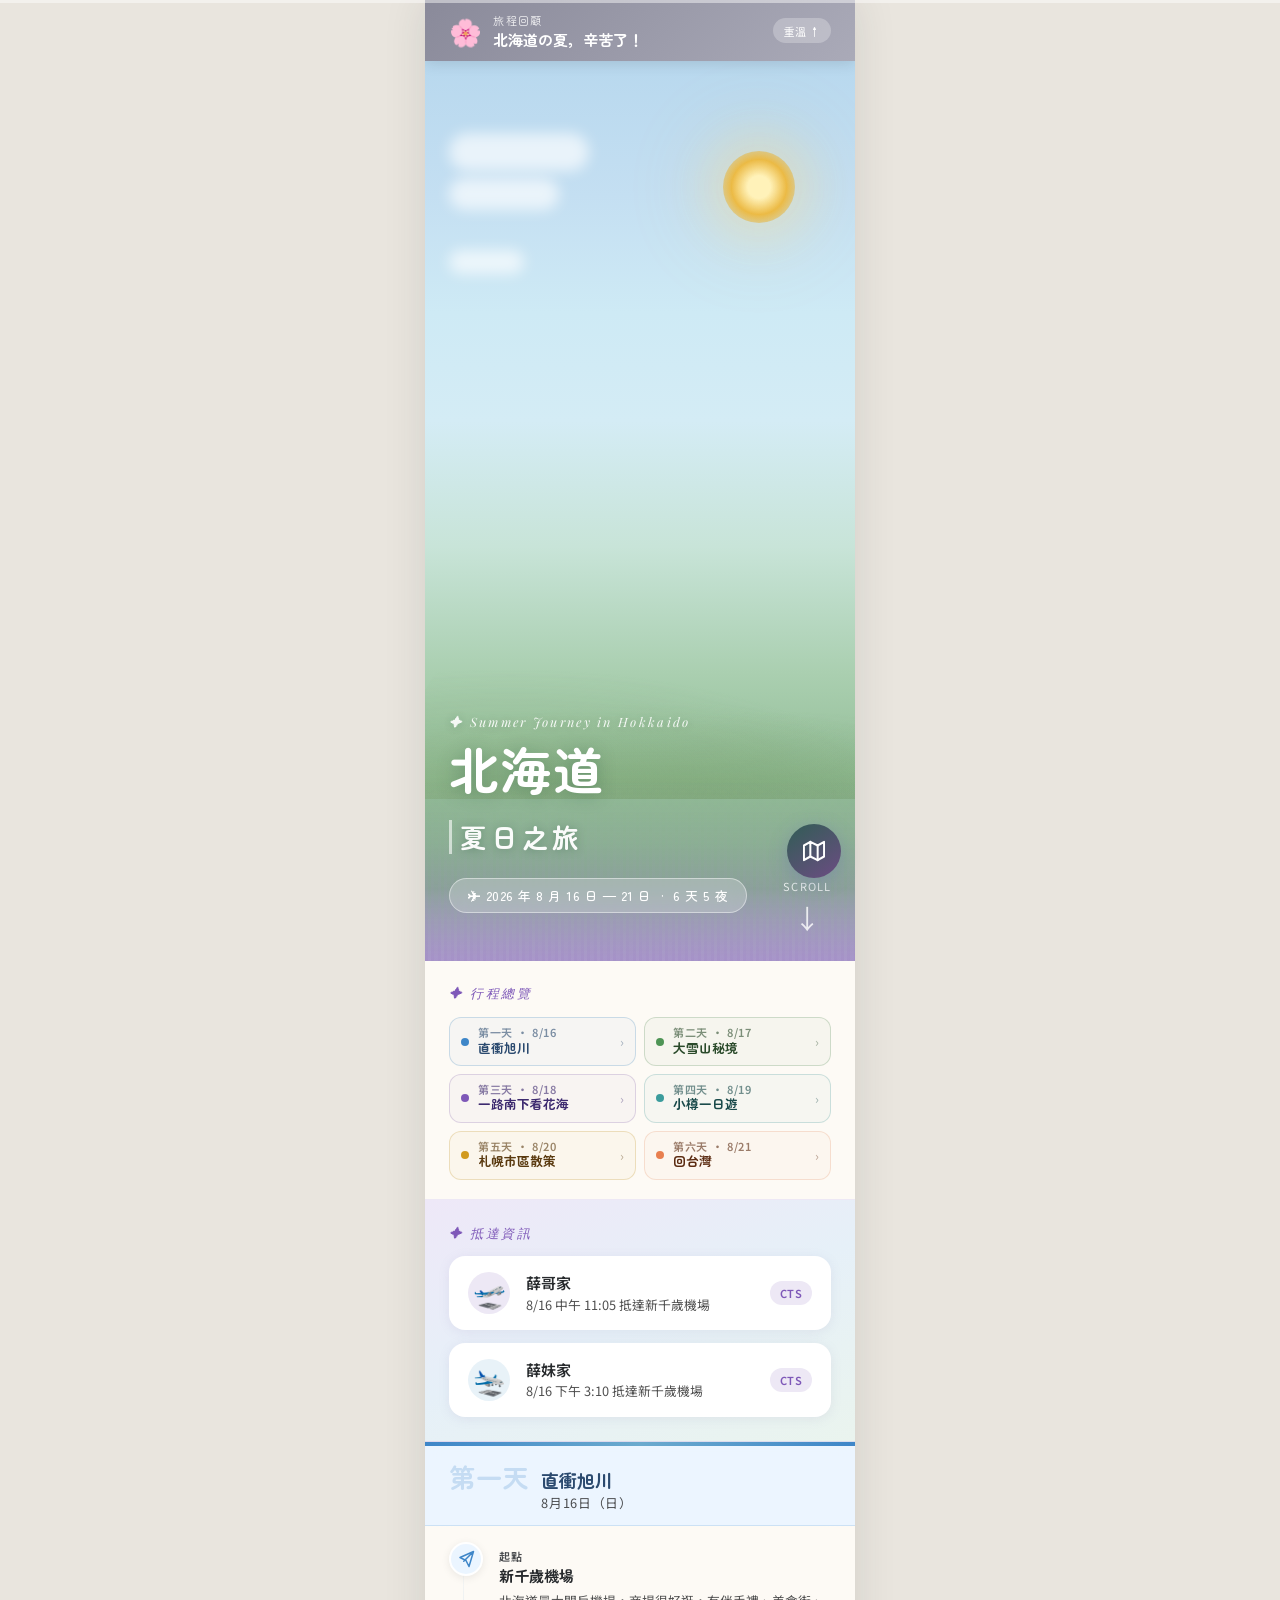
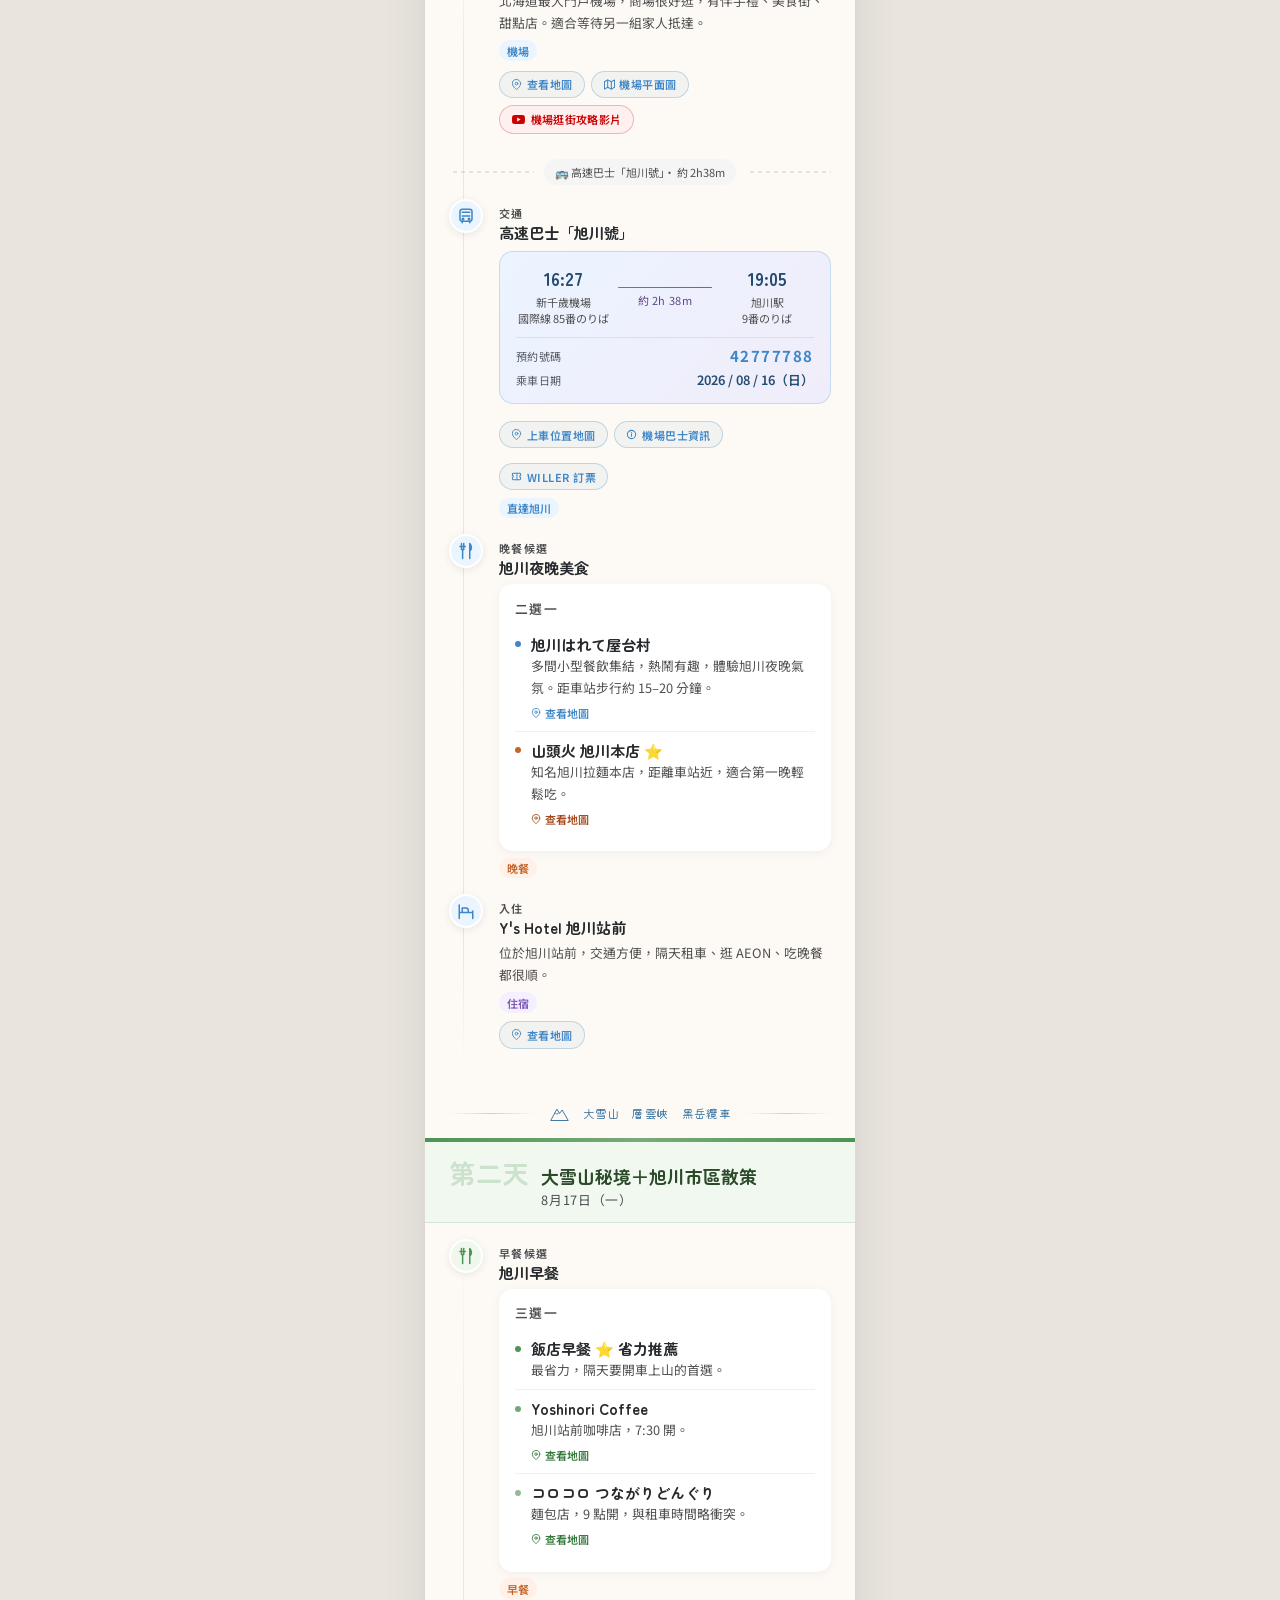
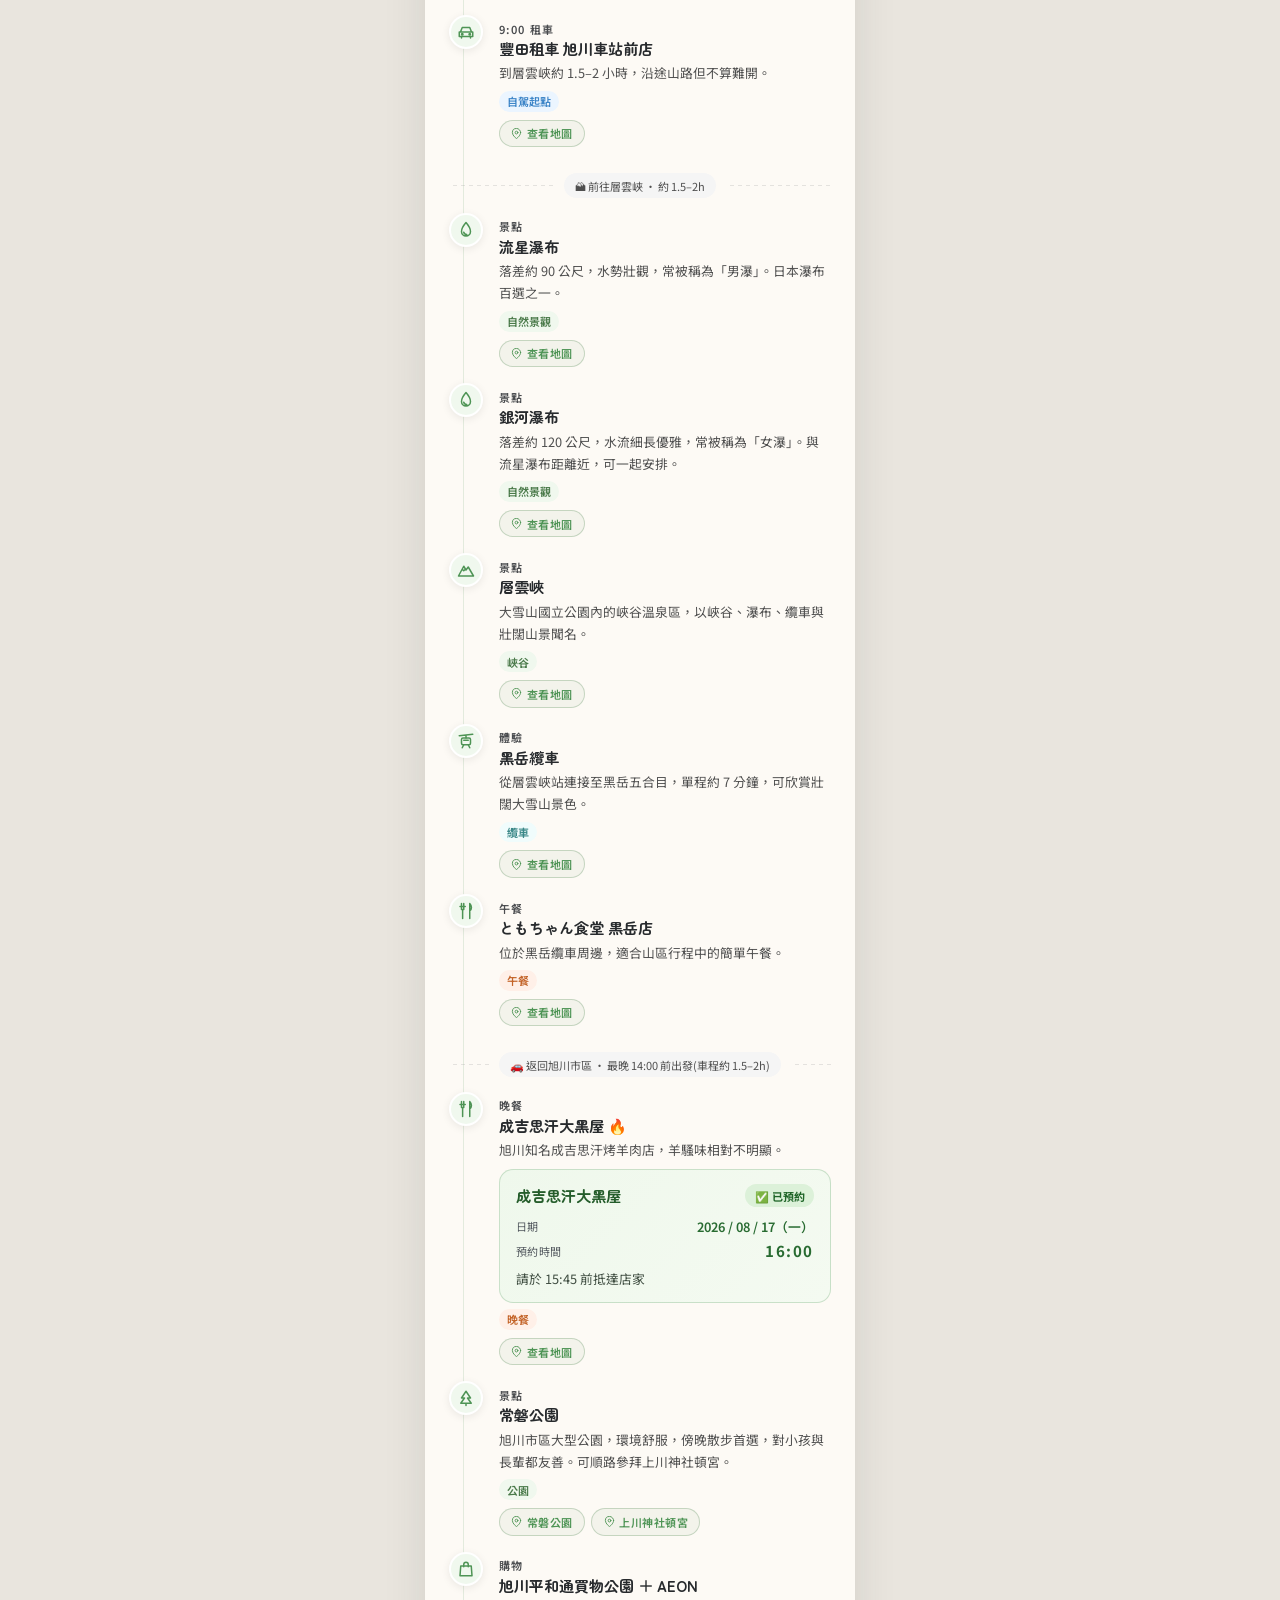
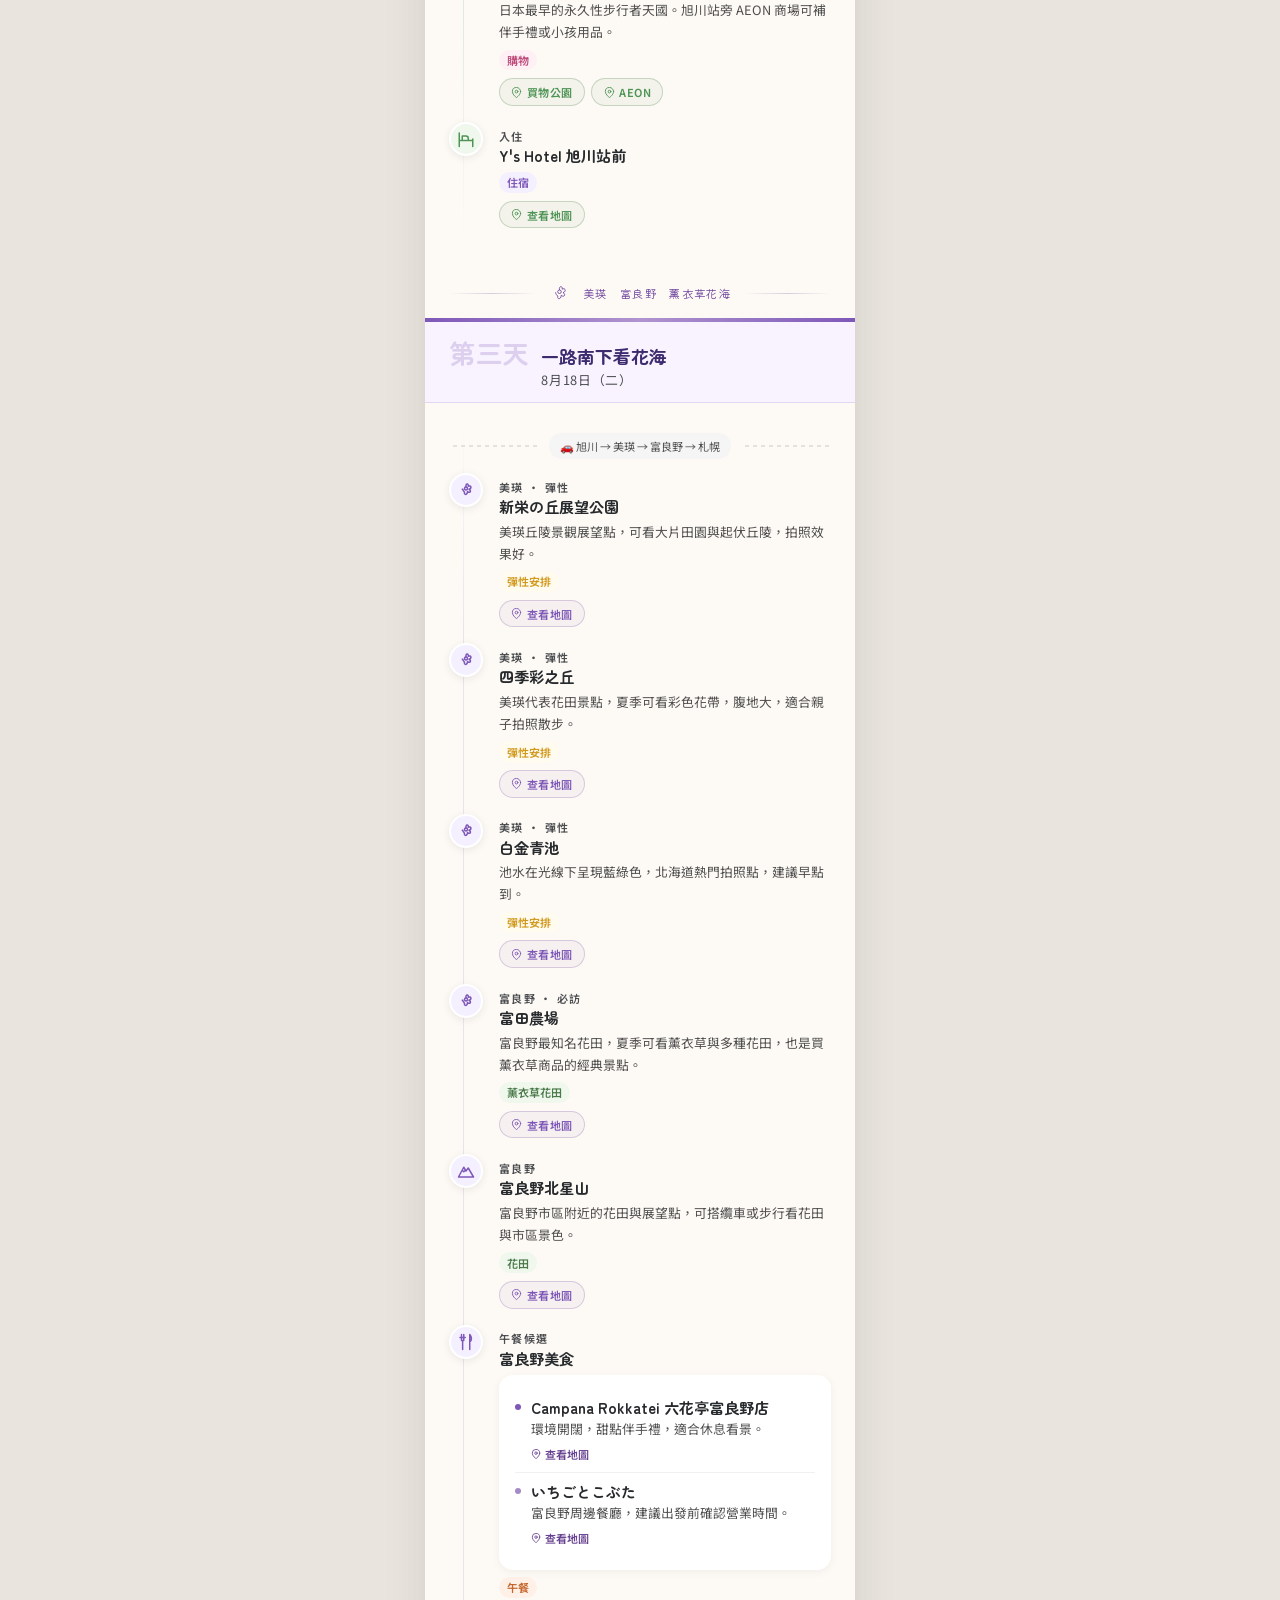
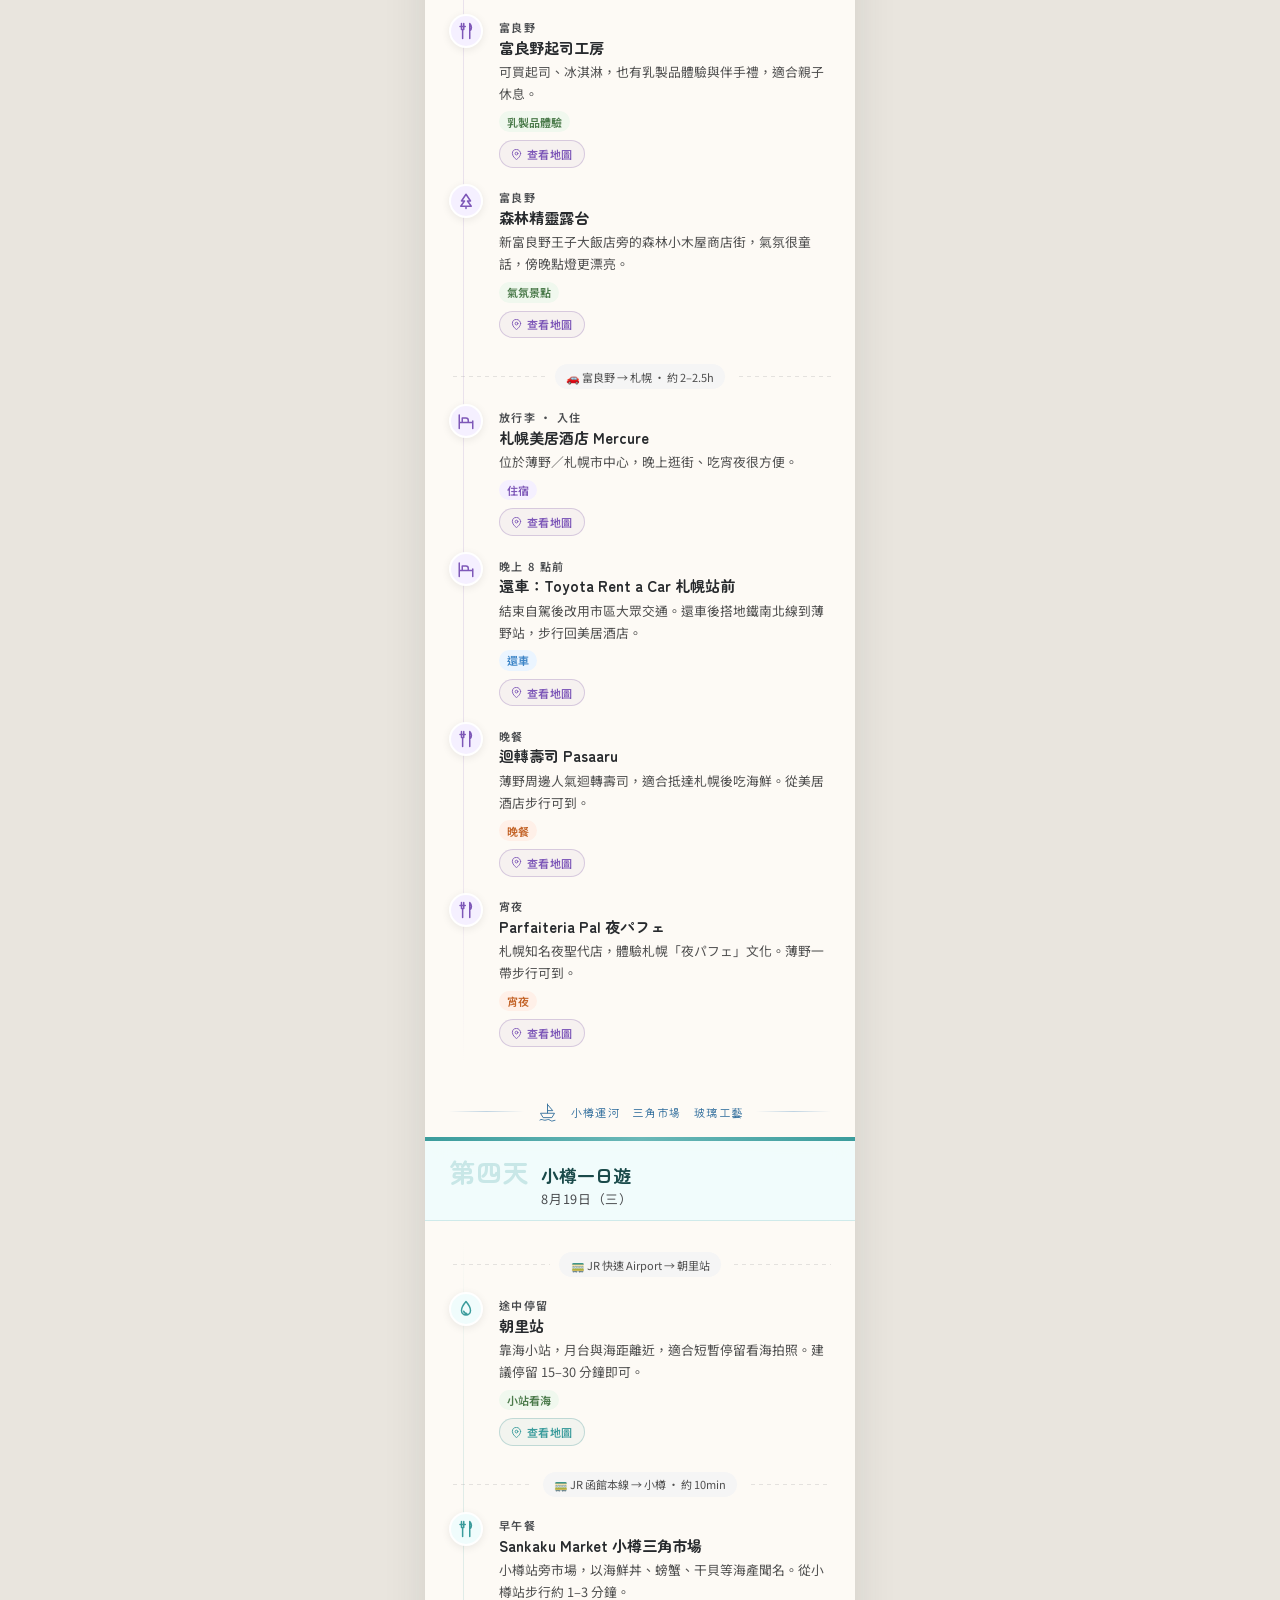
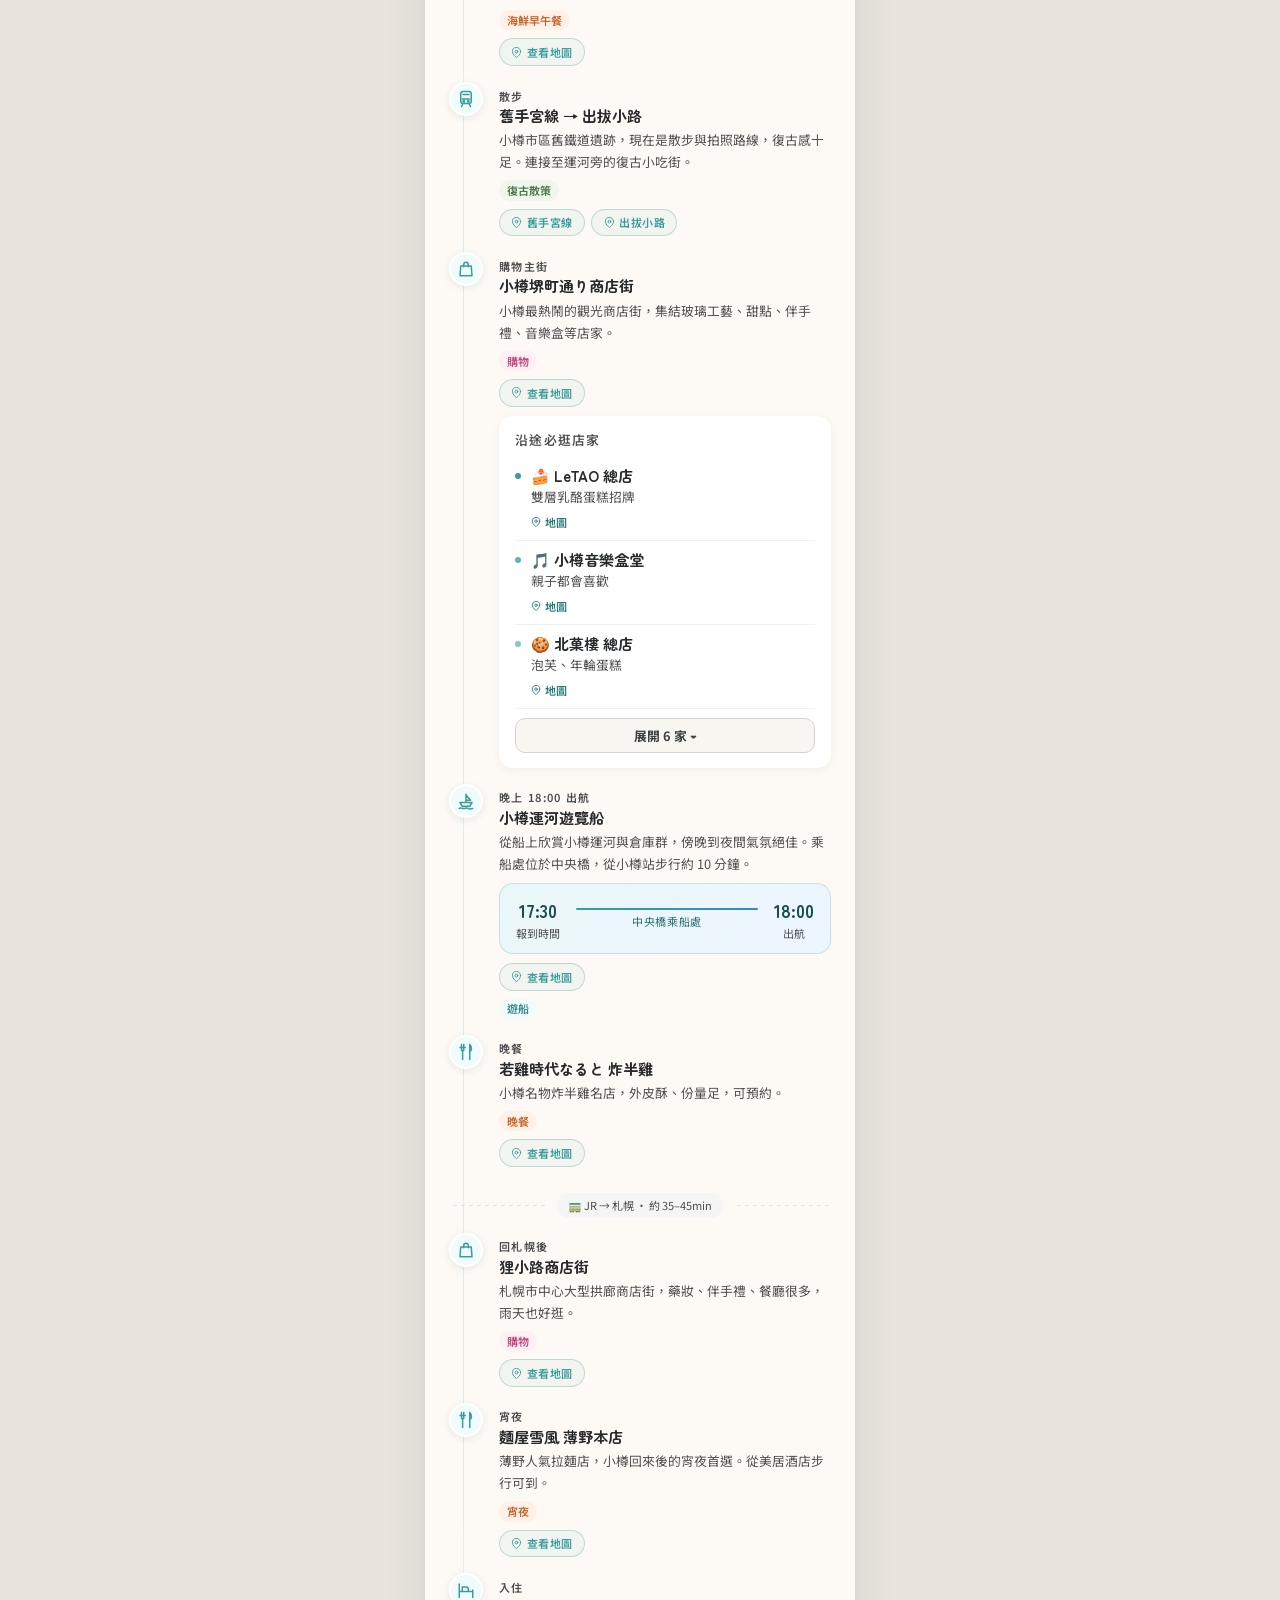
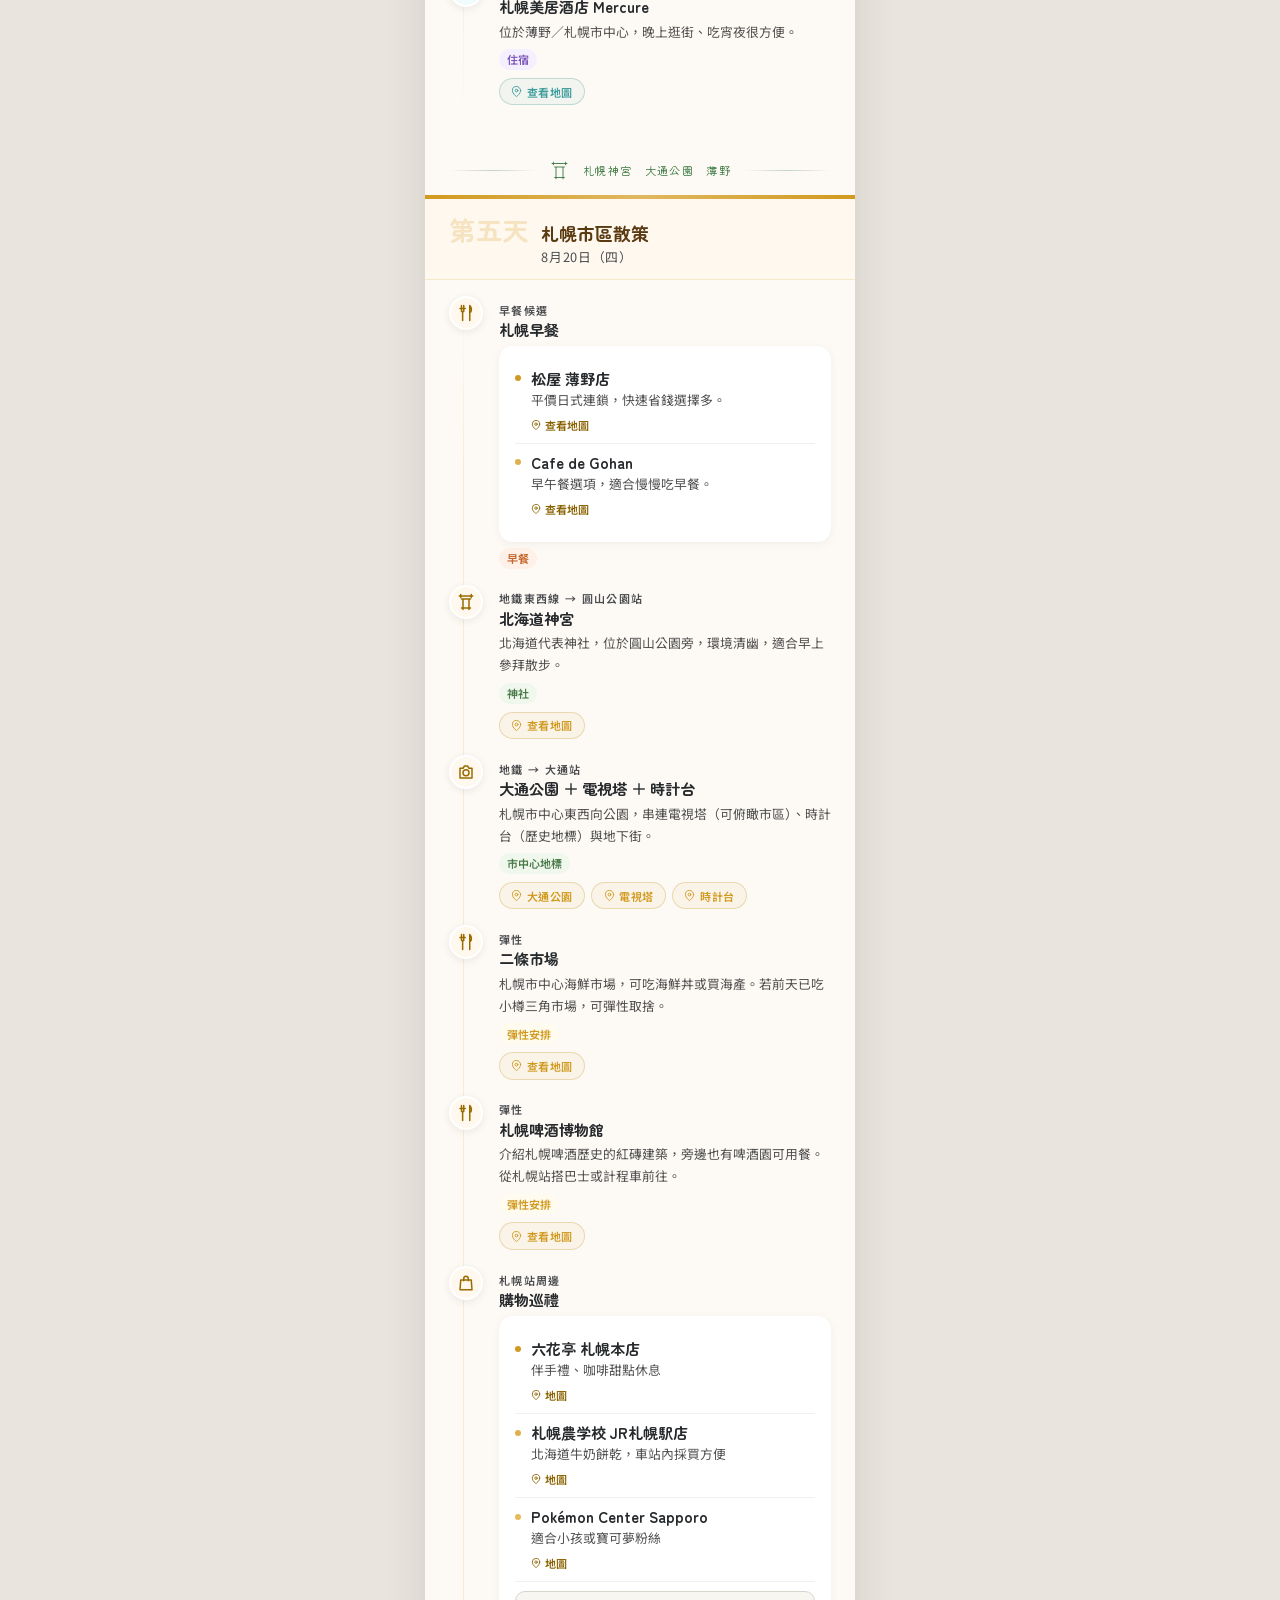
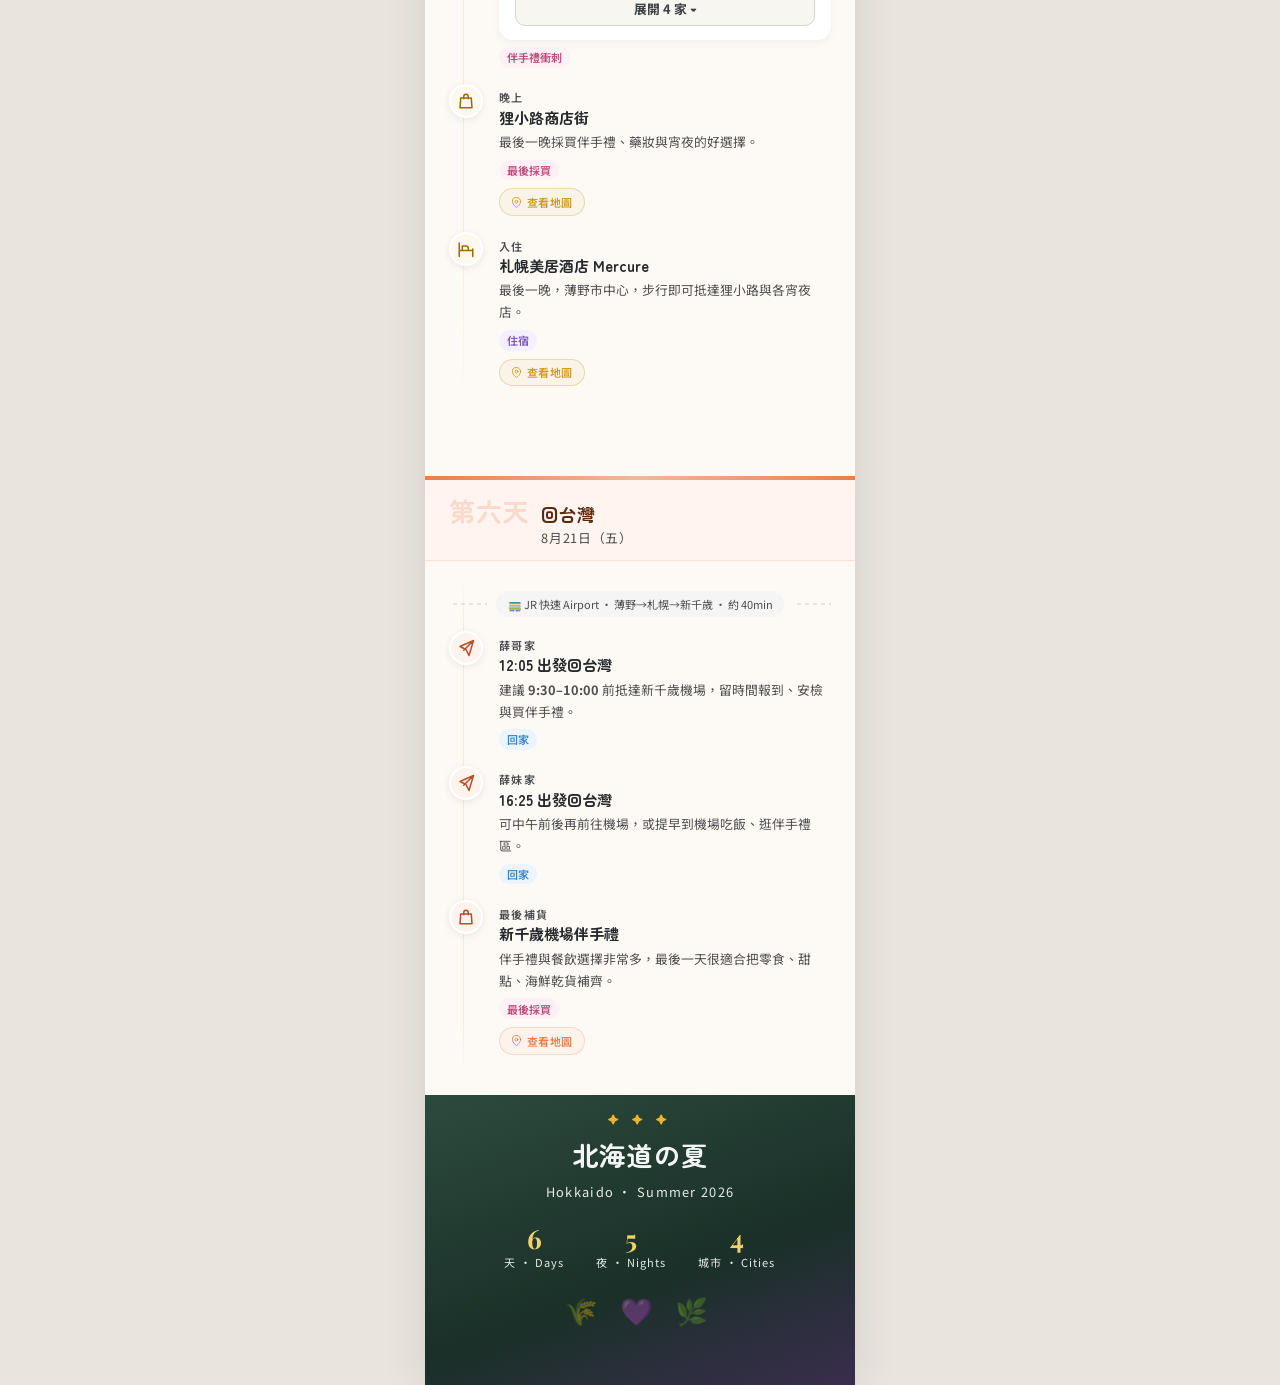
==== commit 1adc555e: "Add files via upload" ====
--- a/index.html
+++ b/index.html
@@ -1,678 +1,31 @@
-<!DOCTYPE html>
+<!DOCTYPE html>
 <html lang="zh-TW">
 <head>
 <meta charset="UTF-8">
 <meta name="viewport" content="width=device-width, initial-scale=1.0">
-<title>2026 北海道夏天行程</title>
-<link href="https://fonts.googleapis.com/css2?family=Noto+Sans+TC:wght@400;500;700&family=Noto+Serif+TC:wght@300;400;600&family=Zen+Maru+Gothic:wght@500;700&family=Klee+One:wght@400;600&family=Playfair+Display:ital,wght@0,400;0,700;1,400&display=swap" rel="stylesheet">
-<style>
-  :root {
-    --lavender: #8B7BAE;
-    --lavender-pale: #EDE8F5;
-    --warm-white: #FDFAF5;
-    --charcoal: #2D2D2D;
-    --mid-gray: #6B6B6B;
-  }
-  * { margin: 0; padding: 0; box-sizing: border-box; }
-  body { font-family: 'Noto Sans TC', sans-serif; background: var(--warm-white); color: var(--charcoal); max-width: 430px; margin: 0 auto; overflow-x: hidden; -webkit-font-smoothing: antialiased; }
-
-  /* HERO */
-  .hero {
-    min-height: 100svh;
-    /* Sky → horizon → meadow, all painted as one smooth gradient */
-    background: linear-gradient(180deg,
-      #B8D8EE 0%,
-      #C4DFF2 15%,
-      #CEEAF5 28%,
-      #D4ECF5 40%,
-      #C8E4D8 54%,
-      #AACFB0 68%,
-      #92BC96 80%,
-      #7DAA82 92%,
-      #C0B8D8 100%);
-    position: relative; display: flex; flex-direction: column;
-    justify-content: flex-end; padding: 2rem 1.5rem 3rem; overflow: hidden;
-  }
-
-  /* Far mountains — pale, hazy, no sharp edges */
-  .hero-hills {
-    position: absolute;
-    bottom: 18%;   /* sit above the lavender band */
-    left: 0; right: 0;
-    height: 38%;
-    /* Three overlapping radial blobs = soft mountain silhouette */
-    background:
-      radial-gradient(ellipse 160% 80% at 20% 110%, rgba(130,168,118,.55) 0%, transparent 60%),
-      radial-gradient(ellipse 140% 70% at 55% 115%, rgba(110,152,100,.50) 0%, transparent 62%),
-      radial-gradient(ellipse 120% 65% at 82% 112%, rgba(120,160,110,.45) 0%, transparent 58%);
-    /* Smooth arc, NOT a jagged spike fence */
-    clip-path: polygon(
-      0% 100%, 0% 68%,
-      8%  52%, 18% 38%, 28% 46%,
-      38% 28%, 50% 40%, 60% 22%,
-      72% 36%, 82% 20%, 92% 32%,
-      100% 22%, 100% 100%);
-    /* Fade out top edge so hills melt into sky */
-    mask-image: linear-gradient(to bottom, transparent 0%, rgba(0,0,0,.6) 25%, rgba(0,0,0,1) 100%);
-  }
-
-  /* Lavender field — a smooth colour wash, zero spikes */
-  .hero-lavender {
-    position: absolute;
-    bottom: 0; left: 0; right: 0;
-    height: 20%;
-    /* Soft purple-to-transparent from bottom */
-    background: linear-gradient(to top,
-      rgba(148,120,190,.60) 0%,
-      rgba(168,140,205,.40) 35%,
-      rgba(180,155,215,.15) 65%,
-      transparent 100%);
-    /* Very subtle vertical stripe texture — NOT a clip-path comb */
-    mask-image: repeating-linear-gradient(
-      90deg,
-      rgba(0,0,0,1)   0px,  rgba(0,0,0,1)   3px,
-      rgba(0,0,0,.85) 3px,  rgba(0,0,0,.85) 6px,
-      rgba(0,0,0,1)   6px,  rgba(0,0,0,1)   9px,
-      rgba(0,0,0,.9)  9px,  rgba(0,0,0,.9)  13px
-    );
-  }
-
-  /* Sun — soft glow only, no harsh rays */
-  .sun {
-    position:absolute;top:10%;right:14%;
-    width:72px;height:72px;
-    background:radial-gradient(circle,rgba(255,240,180,1) 25%,rgba(255,220,120,.8) 55%,rgba(255,210,100,0) 100%);
-    border-radius:50%;
-    box-shadow:0 0 35px 18px rgba(255,220,130,.22),0 0 70px 35px rgba(255,210,100,.1);
-    animation:pulse-sun 5s ease-in-out infinite;
-    z-index:1;
-  }
-  @keyframes pulse-sun {
-    0%,100%{box-shadow:0 0 35px 18px rgba(255,220,130,.22),0 0 70px 35px rgba(255,210,100,.1)}
-    50%    {box-shadow:0 0 45px 24px rgba(255,220,130,.30),0 0 90px 45px rgba(255,210,100,.15)}
-  }
-
-  /* Clouds — simple blurred pills, original style */
-  .cloud { position:absolute;background:rgba(255,255,255,.65);border-radius:50px;filter:blur(7px);z-index:1; }
-  .cloud-1 { width:110px;height:32px;top:13%;animation:drift 20s linear infinite; }
-  .cloud-2 { width:75px;height:24px;top:21%;animation:drift 26s linear infinite 7s; }
-  .cloud-3 { width:140px;height:38px;top:8%;animation:drift 23s linear infinite 3s; }
-  @keyframes drift { from{transform:translateX(-180px)} to{transform:translateX(480px)} }
-
-  /* Hero content */
-  .hero-content { position:relative;z-index:3; }
-  .hero-label { font-family:'Playfair Display',serif;font-style:italic;font-size:.8rem;color:rgba(255,255,255,.9);letter-spacing:.18em;margin-bottom:.6rem;text-shadow:0 1px 10px rgba(0,60,40,.2); }
-  .hero-title { font-family:'Zen Maru Gothic','Noto Sans TC',sans-serif;font-size:2.7rem;font-weight:700;line-height:1.15;color:#fff;text-shadow:0 2px 18px rgba(0,50,30,.25);margin-bottom:.4rem;letter-spacing:.04em; }
-  .hero-title span { font-family:'Klee One','Zen Maru Gothic','Noto Serif TC',serif;font-style:normal;font-weight:600;font-size:1.45rem;color:rgba(255,255,255,.96);display:inline-block;margin-top:.35rem;letter-spacing:.18em;padding:.1rem .5rem;border-left:3px solid rgba(255,255,255,.6);text-shadow:0 1px 10px rgba(0,50,30,.25); }
-  .hero-dates { display:inline-flex;align-items:center;gap:.5rem;background:rgba(255,255,255,.22);backdrop-filter:blur(10px);border:1px solid rgba(255,255,255,.45);border-radius:100px;padding:.45rem 1.1rem;font-family:'Zen Maru Gothic','Noto Sans TC',sans-serif;font-size:.78rem;font-weight:500;color:#fff;letter-spacing:.04em;margin-top:1rem; }
-  .hero-scroll { position:absolute;bottom:1.5rem;right:1.5rem;z-index:3;display:flex;flex-direction:column;align-items:center;gap:.3rem;color:rgba(255,255,255,.8);font-size:.65rem;letter-spacing:.1em;animation:bounce 2s ease-in-out infinite; }
-  .hero-scroll::after { content:'↓';font-size:1.2rem; }
-  @keyframes bounce { 0%,100%{transform:translateY(0)} 50%{transform:translateY(6px)} }
-
-  /* ── SEASON DIVIDER — whisper-thin, elegant ── */
-  .season-banner {
-    position:relative;overflow:hidden;
-    padding:.9rem 1.5rem;
-    display:flex;align-items:center;gap:.8rem;
-    background:var(--warm-white);
-  }
-  .season-banner::before,.season-banner::after {
-    content:'';flex:1;height:1px;
-  }
-  .season-banner.lavender::before,.season-banner.lavender::after {
-    background:linear-gradient(90deg,transparent,rgba(139,123,174,.35),transparent);
-  }
-  .season-banner.green::before,.season-banner.green::after {
-    background:linear-gradient(90deg,transparent,rgba(90,138,90,.35),transparent);
-  }
-  .season-banner.sky::before,.season-banner.sky::after {
-    background:linear-gradient(90deg,transparent,rgba(74,138,190,.35),transparent);
-  }
-  .season-banner-text {
-    font-family:'Zen Maru Gothic','Noto Sans TC',sans-serif;
-    font-size:.65rem;
-    letter-spacing:.22em;
-    white-space:nowrap;
-  }
-  .season-banner.lavender .season-banner-text { color:rgba(139,107,174,.7); }
-  .season-banner.green   .season-banner-text { color:rgba(74,120,74,.7); }
-  .season-banner.sky     .season-banner-text { color:rgba(58,120,168,.7); }
-
-  /* FLIGHT */
-  .flight-section { background:linear-gradient(160deg,#EEE8F8,#E6F0F8,#EAF4EE);padding:1.5rem;border-bottom:1px solid rgba(139,123,174,.15); }
-  .section-eyebrow { font-family:'Playfair Display',serif;font-style:italic;font-size:.7rem;color:var(--lavender);letter-spacing:.2em;text-transform:uppercase;margin-bottom:.8rem; }
-  .flight-cards { display:flex;flex-direction:column;gap:.8rem; }
-  .flight-card { background:white;border-radius:16px;padding:1rem 1.2rem;box-shadow:0 2px 12px rgba(139,123,174,.12);display:flex;align-items:center;gap:1rem; }
-  .flight-avatar { width:42px;height:42px;border-radius:50%;display:flex;align-items:center;justify-content:center;font-size:1.2rem;flex-shrink:0; }
-  .flight-avatar.purple { background:var(--lavender-pale); }
-  .flight-avatar.blue { background:#E8F2F8; }
-  .flight-info { flex:1; }
-  .flight-who { font-size:.85rem;font-weight:600; }
-  .flight-time { font-size:.75rem;color:var(--mid-gray);margin-top:.1rem; }
-  .flight-badge { background:var(--lavender-pale);color:var(--lavender);font-size:.65rem;padding:.25rem .6rem;border-radius:100px;font-weight:600;letter-spacing:.05em;white-space:nowrap; }
-
-  /* DAY */
-  .day-section { padding:0; scroll-margin-top: 64px; }
-  .day-header { position:sticky;top:0;z-index:10;padding:1rem 1.5rem .8rem;display:flex;align-items:baseline;gap:.8rem;backdrop-filter:blur(12px); }
-  .day-number { font-family:'Zen Maru Gothic','Noto Sans TC',sans-serif;font-size:1.5rem;font-weight:700;line-height:1.15;opacity:.22;letter-spacing:.02em; }
-  .day-info { flex:1; }
-  .day-title { font-family:'Zen Maru Gothic','Noto Sans TC',sans-serif;font-size:1.05rem;font-weight:700;line-height:1.3; }
-  .day-date { font-size:.72rem;opacity:.6;letter-spacing:.05em;margin-top:.1rem; }
-  .day-1 .day-header{background:rgba(235,245,255,.92);color:#2B4A6F} .day-1 .day-number{color:#4A8ABE}
-  .day-2 .day-header{background:rgba(240,248,238,.92);color:#2A4A2A} .day-2 .day-number{color:#5A8A5A}
-  .day-3 .day-header{background:rgba(248,242,255,.92);color:#3D2A6F} .day-3 .day-number{color:#8B6BAE}
-  .day-4 .day-header{background:rgba(240,252,252,.92);color:#1A4A4A} .day-4 .day-number{color:#4A9999}
-  .day-5 .day-header{background:rgba(255,248,238,.92);color:#5A3A10} .day-5 .day-number{color:#C4952A}
-  .day-6 .day-header{background:rgba(255,243,238,.92);color:#5A2A10} .day-6 .day-number{color:#E8956D}
-  .day-strip { height:4px; }
-  .day-1 .day-strip{background:linear-gradient(90deg,#4A8ABE,#6BAACE,#4A8ABE)}
-  .day-2 .day-strip{background:linear-gradient(90deg,#5A8A5A,#7AAA7A,#5A8A5A)}
-  .day-3 .day-strip{background:linear-gradient(90deg,#8B6BAE,#B094D0,#8B6BAE)}
-  .day-4 .day-strip{background:linear-gradient(90deg,#4A9999,#6AB8B8,#4A9999)}
-  .day-5 .day-strip{background:linear-gradient(90deg,#C4952A,#E0B860,#C4952A)}
-  .day-6 .day-strip{background:linear-gradient(90deg,#E8956D,#F0B89A,#E8956D)}
-
-  /* TIMELINE */
-  .timeline { padding:1rem 1.5rem 1.5rem;position:relative; }
-  .timeline::before { content:'';position:absolute;left:2.35rem;top:1rem;bottom:1.5rem;width:1.5px;background:linear-gradient(to bottom,transparent,currentColor 10%,currentColor 90%,transparent);opacity:.15; }
-  .day-1 .timeline::before{color:#4A8ABE} .day-2 .timeline::before{color:#5A8A5A}
-  .day-3 .timeline::before{color:#8B6BAE} .day-4 .timeline::before{color:#4A9999}
-  .day-5 .timeline::before{color:#C4952A} .day-6 .timeline::before{color:#E8956D}
-
-  .tl-item { display:flex;gap:1rem;margin-bottom:1rem;position:relative; }
-  .tl-icon { width:34px;height:34px;border-radius:50%;display:flex;align-items:center;justify-content:center;font-size:.95rem;flex-shrink:0;position:relative;z-index:1;box-shadow:0 2px 8px rgba(0,0,0,.08);border:2px solid white; }
-  .day-1 .tl-icon{background:#EBF5FF} .day-2 .tl-icon{background:#F0F8EE}
-  .day-3 .tl-icon{background:#F5F0FF} .day-4 .tl-icon{background:#F0FCFC}
-  .day-5 .tl-icon{background:#FFF8EE} .day-6 .tl-icon{background:#FFF3EE}
-  .tl-body { flex:1;padding-top:.35rem; }
-  .tl-label { font-size:.65rem;letter-spacing:.12em;text-transform:uppercase;font-weight:600;opacity:.5;margin-bottom:.15rem; }
-  .tl-name { font-family:'Zen Maru Gothic','Noto Sans TC',sans-serif;font-size:.92rem;font-weight:700;line-height:1.3;margin-bottom:.25rem; }
-  .tl-desc { font-size:.75rem;color:var(--mid-gray);line-height:1.55; }
-
-  /* MAP BUTTON */
-  .map-btn {
-    display:inline-flex;
-    align-items:center;
-    gap:.3rem;
-    margin-top:.5rem;
-    padding:.3rem .7rem;
-    border-radius:100px;
-    font-size:.65rem;
-    font-weight:600;
-    letter-spacing:.04em;
-    text-decoration:none;
-    transition:all .2s ease;
-    border:1.5px solid;
-  }
-  .map-btn svg { width:11px;height:11px;flex-shrink:0; }
-  .map-btn:active { transform:scale(.95); }
-
-  /* day-coloured map buttons */
-  .day-1 .map-btn { color:#4A8ABE;border-color:rgba(74,138,190,.3);background:rgba(74,138,190,.06); }
-  .day-1 .map-btn:hover { background:rgba(74,138,190,.15);border-color:#4A8ABE; }
-  .day-2 .map-btn { color:#5A8A5A;border-color:rgba(90,138,90,.3);background:rgba(90,138,90,.06); }
-  .day-2 .map-btn:hover { background:rgba(90,138,90,.15);border-color:#5A8A5A; }
-  .day-3 .map-btn { color:#8B6BAE;border-color:rgba(139,107,174,.3);background:rgba(139,107,174,.06); }
-  .day-3 .map-btn:hover { background:rgba(139,107,174,.15);border-color:#8B6BAE; }
-  .day-4 .map-btn { color:#4A9999;border-color:rgba(74,153,153,.3);background:rgba(74,153,153,.06); }
-  .day-4 .map-btn:hover { background:rgba(74,153,153,.15);border-color:#4A9999; }
-  .day-5 .map-btn { color:#C4952A;border-color:rgba(196,149,42,.3);background:rgba(196,149,42,.06); }
-  .day-5 .map-btn:hover { background:rgba(196,149,42,.15);border-color:#C4952A; }
-  .day-6 .map-btn { color:#E8956D;border-color:rgba(232,149,109,.3);background:rgba(232,149,109,.06); }
-  .day-6 .map-btn:hover { background:rgba(232,149,109,.15);border-color:#E8956D; }
-
-  /* TAGS */
-  .tl-tags { display:flex;flex-wrap:wrap;gap:.3rem;margin-top:.4rem; }
-  .tl-tag { display:inline-block;font-size:.6rem;padding:.15rem .5rem;border-radius:100px;font-weight:600;letter-spacing:.05em; }
-  .tag-transport{background:#EBF5FF;color:#4A8ABE} .tag-food{background:#FFF0E8;color:#C4652A}
-  .tag-stay{background:#F5F0FF;color:#8B6BAE} .tag-sightseeing{background:#F0F8EE;color:#4A7A4A}
-  .tag-optional{background:#FFFBEE;color:#C4952A} .tag-shopping{background:#FFF0F5;color:#BE4A7A}
-  .tag-activity{background:#F0FCFC;color:#3A8888}
-
-  /* MEAL CARDS */
-  .meal-block { background:white;border-radius:14px;padding:.9rem 1rem;margin-top:.4rem;box-shadow:0 2px 10px rgba(0,0,0,.05); }
-  .meal-block-title { font-size:.72rem;font-weight:600;color:var(--mid-gray);letter-spacing:.1em;text-transform:uppercase;margin-bottom:.5rem; }
-  .meal-option { display:flex;align-items:flex-start;gap:.6rem;padding:.5rem 0;border-bottom:1px solid #F0F0F0; }
-  .meal-option:last-child { border-bottom:none; }
-  .meal-dot { width:6px;height:6px;border-radius:50%;margin-top:.45rem;flex-shrink:0; }
-  .meal-body { flex:1; }
-  .meal-restaurant { font-family:'Zen Maru Gothic','Noto Sans TC',sans-serif;font-size:.82rem;font-weight:600; }
-  .meal-detail { font-size:.72rem;color:var(--mid-gray);line-height:1.45; }
-  .meal-map { display:inline-flex;align-items:center;gap:.25rem;margin-top:.3rem;font-size:.62rem;font-weight:600;text-decoration:none;opacity:.7;transition:.2s; }
-  .meal-map:hover { opacity:1; }
-  .meal-map svg { width:10px;height:10px; }
-
-  /* TRANSPORT */
-  .transport-row { display:flex;align-items:center;gap:.6rem;padding:.6rem 0;margin:.3rem 0; }
-  .transport-line { flex:1;height:1.5px;background:repeating-linear-gradient(90deg,transparent,transparent 4px,currentColor 4px,currentColor 8px);opacity:.25;color:#999; }
-  .transport-pill { background:#F5F5F5;border-radius:100px;padding:.3rem .7rem;font-size:.68rem;color:var(--mid-gray);display:flex;align-items:center;gap:.3rem;white-space:nowrap; }
-
-  /* BOOK BADGE */
-  .book-badge { display:inline-flex;align-items:center;gap:.3rem;margin-top:.4rem;padding:.28rem .65rem;border-radius:100px;font-size:.62rem;font-weight:600;letter-spacing:.03em;text-decoration:none;background:#FFF3E0;color:#E65100;border:1.5px solid rgba(230,81,0,.25);transition:.2s; }
-  .book-badge:hover { background:#FFE0B2; }
-  .book-badge svg { width:11px;height:11px; }
-
-  /* DIVIDER + FOOTER */
-  .day-divider { height:12px;background:linear-gradient(to bottom,#F0EEF8,var(--warm-white)); }
-  .trip-footer { background:linear-gradient(160deg,#2D4A3E 0%,#1A3028 60%,#3A2D4E 100%);padding:2.5rem 1.5rem 3rem;text-align:center;color:white;position:relative;overflow:hidden; }
-  .trip-footer::before { content:'✦ ✦ ✦';position:absolute;top:1rem;left:0;right:0;text-align:center;font-size:.6rem;letter-spacing:.5em;opacity:.3; }
-  .footer-title { font-family:'Zen Maru Gothic','Noto Sans TC',sans-serif;font-size:1.5rem;font-weight:700;margin-bottom:.5rem;color:rgba(255,255,255,.95);letter-spacing:.05em; }
-  .footer-sub { font-size:.8rem;opacity:.6;letter-spacing:.1em; }
-  .footer-stats { display:flex;justify-content:center;gap:2rem;margin-top:1.5rem; }
-  .stat { text-align:center; }
-  .stat-num { font-family:'Playfair Display',serif;font-size:2rem;font-weight:700;color:#C4D8A0;line-height:1; }
-  .stat-label { font-size:.65rem;opacity:.6;letter-spacing:.1em;margin-top:.2rem; }
-  .nature-deco { text-align:center;padding:1.2rem 0 .5rem;font-size:1.5rem;opacity:.4;letter-spacing:.5rem; }
-  html { scroll-behavior:smooth; }
-
-  /* ══ TODAY FEATURE ══ */
-  .day-section.is-today { position: relative; }
-  .day-section.is-today .day-header::after {
-    content: '● 今天';
-    position: absolute; right: 1.5rem; top: 1.1rem;
-    font-family:'Zen Maru Gothic','Noto Sans TC',sans-serif;
-    font-size:.62rem; font-weight:700; letter-spacing:.1em;
-    padding:.25rem .7rem; border-radius:100px; color:#fff;
-    animation: today-pulse 2.5s ease-in-out infinite;
-  }
-  .day-section.is-today.day-1 .day-header::after { background:#4A8ABE; }
-  .day-section.is-today.day-2 .day-header::after { background:#5A8A5A; }
-  .day-section.is-today.day-3 .day-header::after { background:#8B6BAE; }
-  .day-section.is-today.day-4 .day-header::after { background:#4A9999; }
-  .day-section.is-today.day-5 .day-header::after { background:#C4952A; }
-  .day-section.is-today.day-6 .day-header::after { background:#E8956D; }
-  @keyframes today-pulse {
-    0%,100% { transform:scale(1); box-shadow:0 0 0 0 rgba(0,0,0,.15); }
-    50% { transform:scale(1.06); box-shadow:0 0 0 5px rgba(0,0,0,0); }
-  }
-  .day-section.is-today .timeline::before { opacity:.5 !important; width:2.5px; }
-
-  /* Today banner (sticky top) */
-  .today-banner {
-    position: sticky; top: 0; z-index: 50;
-    padding:.7rem 1.5rem; display:flex; align-items:center; gap:.7rem;
-    color:#fff; font-family:'Zen Maru Gothic','Noto Sans TC',sans-serif;
-    box-shadow:0 2px 14px rgba(0,0,0,.12); cursor:pointer;
-  }
-  .today-banner.d1 { background:linear-gradient(135deg,#4A8ABE,#6BAACE); }
-  .today-banner.d2 { background:linear-gradient(135deg,#5A8A5A,#7AAA7A); }
-  .today-banner.d3 { background:linear-gradient(135deg,#8B6BAE,#B094D0); }
-  .today-banner.d4 { background:linear-gradient(135deg,#4A9999,#6AB8B8); }
-  .today-banner.d5 { background:linear-gradient(135deg,#C4952A,#E0B860); }
-  .today-banner.d6 { background:linear-gradient(135deg,#E8956D,#F0B89A); }
-  .today-banner.before { background:linear-gradient(135deg,#7A8AA0,#9AA8BC); }
-  .today-banner.after { background:linear-gradient(135deg,#8A8A9A,#AAAAB8); }
-  .today-banner-icon { font-size:1.3rem; }
-  .today-banner-text { flex:1; }
-  .today-banner-label { font-size:.6rem; opacity:.85; letter-spacing:.12em; }
-  .today-banner-main { font-size:.92rem; font-weight:700; margin-top:.05rem; }
-  .today-banner-jump { font-size:.62rem; background:rgba(255,255,255,.25); padding:.3rem .7rem; border-radius:100px; white-space:nowrap; }
-
-  /* Floating day-jump */
-  .fab-wrap { position:fixed; right:14px; bottom:22px; z-index:60; }
-  @media(min-width:430px){ .fab-wrap{ right:calc(50% - 215px + 14px); } }
-  .fab-menu {
-    position:absolute; bottom:60px; right:0;
-    display:flex; flex-direction:column; gap:.4rem;
-    opacity:0; transform:translateY(10px) scale(.95);
-    pointer-events:none; transition:all .22s cubic-bezier(.2,.8,.2,1);
-  }
-  .fab-menu.open { opacity:1; transform:translateY(0) scale(1); pointer-events:auto; }
-  .fab-day {
-    display:flex; align-items:center; gap:.5rem;
-    background:#fff; border:none;
-    padding:.5rem .8rem .5rem .55rem; border-radius:100px;
-    box-shadow:0 3px 14px rgba(0,0,0,.16);
-    font-family:'Zen Maru Gothic','Noto Sans TC',sans-serif;
-    font-size:.72rem; font-weight:600; color:#333;
-    cursor:pointer; white-space:nowrap; transition:transform .12s ease;
-  }
-  .fab-day:active { transform:scale(.95); }
-  .fab-day-dot { width:9px; height:9px; border-radius:50%; flex-shrink:0; }
-  .fab-day.is-today-item { outline:2px solid currentColor; }
-  .fab-day .today-tag { font-size:.55rem; padding:.1rem .4rem; border-radius:100px; color:#fff; margin-left:.15rem; }
-  .fd1 .fab-day-dot{background:#4A8ABE} .fd1 .today-tag{background:#4A8ABE}
-  .fd2 .fab-day-dot{background:#5A8A5A} .fd2 .today-tag{background:#5A8A5A}
-  .fd3 .fab-day-dot{background:#8B6BAE} .fd3 .today-tag{background:#8B6BAE}
-  .fd4 .fab-day-dot{background:#4A9999} .fd4 .today-tag{background:#4A9999}
-  .fd5 .fab-day-dot{background:#C4952A} .fd5 .today-tag{background:#C4952A}
-  .fd6 .fab-day-dot{background:#E8956D} .fd6 .today-tag{background:#E8956D}
-  .fab-main {
-    width:54px; height:54px; border-radius:50%;
-    background:linear-gradient(135deg,#8B7BAE,#6BA3BE);
-    border:none; color:#fff; box-shadow:0 4px 18px rgba(107,123,174,.45);
-    cursor:pointer; display:flex; align-items:center; justify-content:center;
-    font-size:1.4rem; transition:transform .25s ease;
-  }
-  .fab-main.open { transform:rotate(45deg); }
-  .fab-backdrop {
-    position:fixed; inset:0; z-index:55;
-    background:rgba(0,0,0,0); pointer-events:none; transition:background .2s ease;
-  }
-  .fab-backdrop.show { background:rgba(0,0,0,.12); pointer-events:auto; }
-
-
-  /* TOC */
-  .toc {
-    background: #FDFAF5;
-    padding: 1.4rem 1.5rem 1.2rem;
-    border-bottom: 1px solid #EDE8F5;
-    scroll-margin-top: 64px;
-  }
-  .toc-title {
-    font-family: 'Playfair Display', serif;
-    font-style: italic;
-    font-size: .72rem;
-    color: var(--lavender);
-    letter-spacing: .2em;
-    text-transform: uppercase;
-    margin-bottom: .9rem;
-  }
-  .toc-grid {
-    display: grid;
-    grid-template-columns: 1fr 1fr;
-    gap: .5rem;
-  }
-  .toc-item {
-    display: flex;
-    align-items: center;
-    gap: .55rem;
-    text-decoration: none;
-    padding: .55rem .7rem;
-    border-radius: 12px;
-    border: 1.5px solid;
-    transition: all .2s ease;
-  }
-  .toc-item:active { transform: scale(.97); }
-  .toc-dot { width: 8px; height: 8px; border-radius: 50%; flex-shrink: 0; }
-  .toc-text { flex: 1; }
-  .toc-day { font-size: .6rem; font-weight: 600; letter-spacing: .06em; opacity: .6; line-height: 1; }
-  .toc-label { font-family: 'Zen Maru Gothic', 'Noto Sans TC', sans-serif; font-size: .76rem; font-weight: 700; line-height: 1.3; margin-top: .1rem; }
-  .toc-arrow { font-size: .7rem; opacity: .4; }
-
-  .toc-item.d1 { color:#2B4A6F; border-color:rgba(74,138,190,.25); background:rgba(74,138,190,.04); }
-  .toc-item.d1:hover { background:rgba(74,138,190,.12); border-color:#4A8ABE; }
-  .toc-item.d1 .toc-dot { background:#4A8ABE; }
-  .toc-item.d2 { color:#2A4A2A; border-color:rgba(90,138,90,.25); background:rgba(90,138,90,.04); }
-  .toc-item.d2:hover { background:rgba(90,138,90,.12); border-color:#5A8A5A; }
-  .toc-item.d2 .toc-dot { background:#5A8A5A; }
-  .toc-item.d3 { color:#3D2A6F; border-color:rgba(139,107,174,.25); background:rgba(139,107,174,.04); }
-  .toc-item.d3:hover { background:rgba(139,107,174,.12); border-color:#8B6BAE; }
-  .toc-item.d3 .toc-dot { background:#8B6BAE; }
-  .toc-item.d4 { color:#1A4A4A; border-color:rgba(74,153,153,.25); background:rgba(74,153,153,.04); }
-  .toc-item.d4:hover { background:rgba(74,153,153,.12); border-color:#4A9999; }
-  .toc-item.d4 .toc-dot { background:#4A9999; }
-  .toc-item.d5 { color:#5A3A10; border-color:rgba(196,149,42,.25); background:rgba(196,149,42,.04); }
-  .toc-item.d5:hover { background:rgba(196,149,42,.12); border-color:#C4952A; }
-  .toc-item.d5 .toc-dot { background:#C4952A; }
-  .toc-item.d6 { color:#5A2A10; border-color:rgba(232,149,109,.25); background:rgba(232,149,109,.04); }
-  .toc-item.d6:hover { background:rgba(232,149,109,.12); border-color:#E8956D; }
-  .toc-item.d6 .toc-dot { background:#E8956D; }
-
-  /* YOUTUBE BUTTON */
-  .yt-btn {
-    display: inline-flex;
-    align-items: center;
-    gap: .35rem;
-    margin-top: .45rem;
-    padding: .32rem .75rem;
-    border-radius: 100px;
-    font-size: .65rem;
-    font-weight: 600;
-    letter-spacing: .03em;
-    text-decoration: none;
-    background: #FFF0F0;
-    color: #CC0000;
-    border: 1.5px solid rgba(204,0,0,.25);
-    transition: all .2s ease;
-  }
-  .yt-btn:hover { background: #FFE0E0; border-color: #CC0000; }
-  .yt-btn:active { transform: scale(.95); }
-  .yt-btn svg { width: 13px; height: 13px; flex-shrink: 0; }
-
-  /* 2026 summer notebook redesign */
-  :root {
-    --sky: #CFEAF5;
-    --hill: #7BAE6E;
-    --sunshine: #F4C95D;
-    --cream: #FBF7EF;
-    --ink: #26384A;
-    --muted: #536477;
-    --line: #DCE5E4;
-    --reading-progress: 0%;
-  }
-  body {
-    max-width:none;
-    width:100%;
-    background:var(--cream);
-    color:var(--ink);
-    font-size:16px;
-    line-height:1.65;
-  }
-  a, button, summary { -webkit-tap-highlight-color:transparent; }
-  a:focus-visible, button:focus-visible, summary:focus-visible {
-    outline:3px solid #246B8E;
-    outline-offset:3px;
-  }
-  .today-banner {
-    position:relative;
-    top:auto;
-    min-height:52px;
-    padding:.65rem max(1rem, env(safe-area-inset-left));
-    background:#315E67 !important;
-  }
-  .hero {
-    min-height:min(78svh,700px);
-    padding:clamp(2rem,5vw,4rem) max(1.25rem,calc((100vw - 1120px)/2)) clamp(3rem,8vw,6rem);
-    background:linear-gradient(180deg,#BCE2F1 0%,#D7EEF5 42%,#B8D8B2 68%,#88B27A 87%,#9B8BC1 100%);
-  }
-  .hero::before {
-    content:'';
-    position:absolute;
-    inset:auto 0 0;
-    height:22%;
-    background:repeating-linear-gradient(105deg,rgba(255,255,255,.12) 0 2px,transparent 2px 18px);
-    opacity:.5;
-  }
-  .hero-content { max-width:1120px; width:100%; }
-  .hero-title { font-size:clamp(2.75rem,5vw,3.5rem); letter-spacing:0; max-width:620px; }
-  .hero-title span { font-size:clamp(1.2rem,2.3vw,1.65rem); letter-spacing:.12em; }
-  .hero-label { font-size:.82rem; }
-  .hero-dates { font-size:.88rem; min-height:44px; }
-  .sun { width:94px; height:94px; right:12%; }
-  .layout-shell {
-    width:min(1180px,calc(100% - 48px));
-    margin:0 auto;
-    display:grid;
-    grid-template-columns:minmax(280px,330px) minmax(0,1fr);
-    gap:clamp(2rem,4vw,4rem);
-    align-items:start;
-    padding:3rem 0 4rem;
-  }
-  .trip-sidebar { position:sticky; top:1.25rem; align-self:start; }
-  .trip-content { min-width:0; }
-  .toc { padding:0; background:transparent; border:0; }
-  .toc-title, .section-eyebrow { color:#6E5C99; font-size:.78rem; }
-  .toc-grid { grid-template-columns:1fr; gap:.55rem; }
-  .toc-item {
-    min-height:56px;
-    width:100%;
-    border-radius:8px;
-    background:#fff !important;
-    box-shadow:0 3px 14px rgba(38,56,74,.06);
-  }
-  .toc-item.is-active { border-color:currentColor; box-shadow:0 4px 18px rgba(38,56,74,.14); }
-  .toc-day { font-size:.75rem; }
-  .toc-label { font-size:.92rem; }
-  .route-card, .progress-card {
-    background:#fff;
-    border:1px solid var(--line);
-    border-radius:8px;
-    padding:1rem;
-    margin-top:1rem;
-    box-shadow:0 3px 14px rgba(38,56,74,.05);
-  }
-  .sidebar-kicker { font-size:.75rem; font-weight:700; color:#6E5C99; margin-bottom:.65rem; }
-  .route-list { display:flex; flex-wrap:wrap; gap:.35rem .2rem; align-items:center; }
-  .route-list a { color:var(--ink); font-size:.8rem; font-weight:700; text-decoration:none; min-height:34px; display:inline-flex; align-items:center; }
-  .route-list span { color:#7BAE6E; padding:0 .1rem; }
-  .progress-row { display:flex; justify-content:space-between; gap:1rem; font-size:.78rem; font-weight:700; }
-  .progress-track { height:4px; margin-top:.65rem; background:#E9EEEA; border-radius:4px; overflow:hidden; }
-  .progress-bar { width:0; height:100%; background:#7BAE6E; transition:width .25s ease; }
-  .flight-section {
-    padding:1.4rem;
-    margin-bottom:1.5rem;
-    border:1px solid #D5E4E8;
-    border-radius:8px;
-    background:#EFF7F4;
-  }
-  .flight-cards { display:grid; grid-template-columns:repeat(2,minmax(0,1fr)); }
-  .flight-card { border-radius:8px; padding:1rem; }
-  .flight-time { color:var(--muted); font-size:.86rem; line-height:1.55; }
-  .day-section {
-    background:rgba(255,255,255,.8);
-    border:1px solid var(--line);
-    border-radius:8px;
-    margin-bottom:1.5rem;
-    overflow:clip;
-    scroll-margin-top:20px !important;
-  }
-  .day-header { position:relative; top:auto; padding:1.2rem 1.5rem; align-items:center; }
-  .day-number { font-size:1.05rem; opacity:.68; min-width:70px; }
-  .day-title { font-size:clamp(1.65rem,3vw,2rem); letter-spacing:0; }
-  .day-date { font-size:.9rem; opacity:.75; }
-  .timeline { padding:1.25rem 1.5rem 1.5rem; }
-  .timeline::before { left:2.55rem; }
-  .tl-item { gap:1rem; margin-bottom:1.25rem; }
-  .tl-icon { width:40px; height:40px; font-size:1rem; }
-  .tl-body {
-    min-width:0;
-    padding:.9rem 1rem;
-    background:#fff;
-    border:1px solid #E7ECEB;
-    border-radius:8px;
-    box-shadow:0 2px 10px rgba(38,56,74,.045);
-    transition:transform .24s ease, box-shadow .24s ease;
-  }
-  .tl-item:hover .tl-body { transform:translateY(-2px); box-shadow:0 8px 20px rgba(38,56,74,.1); }
-  .tl-label { font-size:.78rem; opacity:.72; }
-  .tl-name { font-size:1.125rem; line-height:1.45; }
-  .tl-desc { color:var(--muted); font-size:.96rem; line-height:1.7; }
-  .tl-tag { font-size:.76rem; padding:.2rem .55rem; }
-  .map-btn, .yt-btn, .book-badge, .meal-map {
-    min-height:44px;
-    padding:.55rem .8rem;
-    border-radius:8px;
-    font-size:.82rem;
-    justify-content:center;
-  }
-  .map-btn svg, .meal-map svg { width:15px; height:15px; }
-  .meal-block { border:1px solid #E4E9E7; border-radius:8px; box-shadow:none; }
-  .meal-block-title { color:var(--muted); font-size:.8rem; }
-  .meal-option { gap:.75rem; padding:.75rem 0; }
-  .meal-restaurant { font-size:1rem; }
-  .meal-detail { color:var(--muted); font-size:.9rem; line-height:1.6; }
-  .collapse-toggle {
-    width:100%; min-height:44px; margin:-.25rem 0 .35rem; padding:.35rem .2rem;
-    border:0; border-bottom:1px solid #E9EEEC; background:transparent; color:var(--ink);
-    display:flex; align-items:center; justify-content:space-between; font:700 .82rem 'Noto Sans TC',sans-serif; cursor:pointer;
-  }
-  .collapse-toggle::after { content:'−'; font-size:1.1rem; }
-  .meal-block.is-collapsed .collapse-toggle::after { content:'＋'; }
-  .meal-block.is-collapsed > :not(.collapse-toggle) { display:none; }
-  .transport-pill { min-height:38px; padding:.45rem .8rem; font-size:.82rem; white-space:normal; text-align:center; line-height:1.45; }
-  .season-banner { margin:0 0 1.5rem; padding:.7rem .5rem; }
-  .season-banner-text { font-size:.75rem; letter-spacing:.08em; white-space:normal; text-align:center; }
-  .fixed-card { border:2px solid #B48A2C; background:#FFF9E9; }
-  .fixed-card .tl-label { color:#6D5417; opacity:1; font-weight:700; }
-  .reservation-panel { margin:.65rem 0 .25rem; padding:.85rem; border:1px solid #D8BE78; border-radius:8px; background:#FFFCF3; }
-  .reservation-top { display:flex; flex-wrap:wrap; align-items:center; justify-content:space-between; gap:.5rem; }
-  .reservation-status { display:inline-flex; align-items:center; min-height:32px; padding:.25rem .65rem; border-radius:6px; background:#E8F2E5; color:#285B2D; font-size:.8rem; font-weight:700; }
-  .reservation-time { font-size:1.05rem; color:#5C4512; font-weight:700; }
-  .reservation-reminder { margin-top:.6rem; color:#4E5964; font-size:.9rem; line-height:1.65; }
-  .deadline-row .transport-pill { color:#7A391F; background:#FFF0E7; border:1px solid #E8B69D; font-weight:700; }
-  .waterfall-group { display:grid; grid-template-columns:repeat(2,minmax(0,1fr)); gap:.75rem; margin-top:.5rem; }
-  .waterfall-card { padding:.85rem; border:1px solid #D6E7EA; border-radius:8px; background:#F7FBFC; }
-  .waterfall-card h3 { font:700 1rem 'Zen Maru Gothic','Noto Sans TC',sans-serif; margin-bottom:.2rem; }
-  .waterfall-card p { color:var(--muted); font-size:.9rem; line-height:1.6; }
-  .mobile-day-nav { display:none; }
-  .fab-wrap, .fab-backdrop { display:none; }
-  .trip-footer { padding:3rem max(1.5rem,calc((100vw - 1120px)/2)); }
-
-  @media (max-width: 820px) {
-    body { padding-bottom:calc(70px + env(safe-area-inset-bottom)); }
-    .hero { min-height:68svh; padding:2rem 1.25rem 3.5rem; }
-    .hero-scroll { bottom:1rem; }
-    .layout-shell { width:100%; display:block; padding:0 0 1rem; }
-    .trip-sidebar { position:relative; top:auto; padding:1.25rem 1rem; }
-    .toc-grid { grid-template-columns:repeat(3,minmax(0,1fr)); }
-    .toc-item { min-height:64px; padding:.5rem; }
-    .toc-label { font-size:.78rem; }
-    .route-card, .progress-card { display:none; }
-    .trip-content { padding:0 1rem; }
-    .flight-section { margin-bottom:1rem; }
-    .day-section { margin-bottom:1rem; }
-    .season-banner { margin-bottom:1rem; }
-    .mobile-day-nav {
-      position:fixed; z-index:70; left:0; right:0; bottom:0;
-      display:flex; gap:.35rem; overflow-x:auto; padding:.5rem max(.75rem,env(safe-area-inset-left)) calc(.5rem + env(safe-area-inset-bottom));
-      background:rgba(251,247,239,.96); border-top:1px solid #D7DEDC; backdrop-filter:blur(14px); scrollbar-width:none;
-    }
-    .mobile-day-nav::before {
-      content:''; position:absolute; left:0; top:0; width:var(--reading-progress); height:3px; background:#7BAE6E;
-    }
-    .mobile-day-nav a {
-      flex:1 0 48px; min-width:48px; min-height:46px; display:flex; align-items:center; justify-content:center;
-      color:var(--ink); text-decoration:none; font-weight:700; font-size:.78rem; border:1px solid #D7DEDC; border-radius:8px; background:#fff;
-    }
-    .mobile-day-nav a.is-active { color:#fff; background:#315E67; border-color:#315E67; }
-  }
-  @media (max-width: 560px) {
-    .today-banner { padding:.55rem .85rem; }
-    .today-banner-main { font-size:.82rem; }
-    .today-banner-jump { display:none; }
-    .hero-title { font-size:2.75rem; }
-    .hero-dates { display:flex; width:100%; border-radius:8px; padding:.55rem .75rem; font-size:.78rem; }
-    .toc-grid { grid-template-columns:repeat(2,minmax(0,1fr)); }
-    .flight-cards { grid-template-columns:1fr; }
-    .flight-section { padding:1rem; }
-    .day-header { padding:1rem; align-items:flex-start; }
-    .day-number { min-width:58px; font-size:.9rem; padding-top:.25rem; }
-    .day-title { font-size:1.6rem; }
-    .timeline { padding:1rem .85rem 1.2rem; }
-    .timeline::before { left:2.05rem; }
-    .tl-item { gap:.65rem; }
-    .tl-icon { width:34px; height:34px; font-size:.88rem; }
-    .tl-body { padding:.8rem; }
-    .tl-name { font-size:1.08rem; }
-    .tl-desc { font-size:.95rem; }
-    .transport-row { gap:.35rem; }
-    .transport-line { min-width:10px; }
-    .waterfall-group { grid-template-columns:1fr; }
-    .reservation-top { align-items:flex-start; flex-direction:column; }
-    .season-banner-text { font-size:.7rem; }
-  }
-  @media (prefers-reduced-motion: reduce) {
-    html { scroll-behavior:auto; }
-    *, *::before, *::after { animation:none !important; transition-duration:.01ms !important; }
-    .tl-item:hover .tl-body { transform:none; }
-  }
-</style>
+<title>2026 北海道夏日之旅｜6 天 5 夜自由行</title>
+<meta name="description" content="2026 年 8 月北海道六天五夜夏日行程：新千歲、旭川、層雲峽、美瑛、富良野、小樽與札幌。">
+<meta property="og:title" content="2026 北海道夏日之旅">
+<meta property="og:description" content="六天五夜北海道夏日自由行完整時間軸與交通、餐飲、住宿資訊。">
+<meta property="og:type" content="website">
+<link rel="preconnect" href="https://fonts.googleapis.com"><link rel="preconnect" href="https://fonts.gstatic.com" crossorigin><link href="https://fonts.googleapis.com/css2?family=Noto+Sans+TC:wght@400;500;700&family=Zen+Maru+Gothic:wght@500;700&family=Playfair+Display:ital,wght@0,400;0,700;1,400&display=swap" rel="stylesheet">
+<link rel="stylesheet" href="css/style.css">
 </head>
 <body>
+<div class="reading-progress" aria-hidden="true"><div class="reading-progress-bar" id="readingProgress"></div></div>
 
 <!-- TODAY BANNER (auto-populated by JS; hidden until date matched) -->
-<button type="button" id="todayBanner" class="today-banner" style="display:none;width:100%;border:0;text-align:left" onclick="jumpToToday()" aria-label="查看旅程日期狀態">
+<div id="todayBanner" class="today-banner" hidden onclick="jumpToToday()">
   <span class="today-banner-icon" id="tbIcon">📍</span>
   <div class="today-banner-text">
     <div class="today-banner-label" id="tbLabel"></div>
     <div class="today-banner-main" id="tbMain"></div>
   </div>
   <span class="today-banner-jump" id="tbJump"></span>
-</button>
+</div>
 
 <!-- ── MAP PIN SVG SYMBOL (reused inline) ── -->
-<svg style="display:none">
+<svg class="svg-sprite" aria-hidden="true">
   <symbol id="pin" viewBox="0 0 24 24" fill="none" stroke="currentColor" stroke-width="2" stroke-linecap="round" stroke-linejoin="round">
     <path d="M21 10c0 7-9 13-9 13S3 17 3 10a9 9 0 0118 0z"/><circle cx="12" cy="10" r="3"/>
   </symbol>
@@ -691,6 +44,21 @@
   <symbol id="ticket" viewBox="0 0 24 24" fill="none" stroke="currentColor" stroke-width="2.2" stroke-linecap="round" stroke-linejoin="round">
     <path d="M3 7a2 2 0 012-2h14a2 2 0 012 2v3a2 2 0 000 4v3a2 2 0 01-2 2H5a2 2 0 01-2-2v-3a2 2 0 000-4V7z"/><line x1="13" y1="5" x2="13" y2="19" stroke-dasharray="2 2"/>
   </symbol>
+  <symbol id="bus" viewBox="0 0 24 24"><rect x="4" y="3" width="16" height="16" rx="3"/><path d="M7 19v2m10-2v2M7 7h10M7 12h10"/><circle cx="8" cy="16" r="1"/><circle cx="16" cy="16" r="1"/></symbol>
+  <symbol id="car" viewBox="0 0 24 24"><path d="M5 11l2-5h10l2 5M3 12h18v6H3zM6 18v2m12-2v2"/><circle cx="7" cy="15" r="1"/><circle cx="17" cy="15" r="1"/></symbol>
+  <symbol id="train" viewBox="0 0 24 24"><rect x="5" y="2" width="14" height="16" rx="3"/><path d="M8 6h8M7 12h10M8 18l-2 4m10-4l2 4"/><circle cx="9" cy="15" r="1"/><circle cx="15" cy="15" r="1"/></symbol>
+  <symbol id="plane" viewBox="0 0 24 24"><path d="M22 2L9 15M22 2l-6 20-4-8-8-4z"/></symbol>
+  <symbol id="food" viewBox="0 0 24 24"><path d="M6 2v8m3-8v8M4 6h7M7.5 10v12M17 2v20m0-20c3 3 3 8 0 10"/></symbol>
+  <symbol id="bed" viewBox="0 0 24 24"><path d="M3 4v16m18-8v8M3 14h18M7 8h5a3 3 0 013 3v3H7zM3 20v2m18-2v2"/></symbol>
+  <symbol id="camera" viewBox="0 0 24 24"><path d="M4 7h4l2-3h4l2 3h4v13H4z"/><circle cx="12" cy="13" r="4"/></symbol>
+  <symbol id="flower" viewBox="0 0 24 24"><circle cx="12" cy="10" r="2"/><path d="M12 8c-1-5 4-5 3-1 4-2 5 3 1 4 4 2 1 6-2 3 0 5-5 5-4 1-4-4-1-4-3-4 2-6 4-3zM12 12v10m0-4c-3 0-4-2-4-4m4 5c3 0 4-2 4-4"/></symbol>
+  <symbol id="ropeway" viewBox="0 0 24 24"><path d="M3 5l18-2M12 4v4"/><rect x="6" y="8" width="12" height="9" rx="2"/><path d="M9 17l-2 4m8-4l2 4M9 11h6"/></symbol>
+  <symbol id="boat" viewBox="0 0 24 24"><path d="M4 14h16l-3 5H7zM12 3v11m0-10l6 7h-6M3 22c2-2 4 0 6 0s4-2 6 0 4 0 6 0"/></symbol>
+  <symbol id="shopping-bag" viewBox="0 0 24 24"><path d="M5 8h14l1 13H4zM9 9V6a3 3 0 016 0v3"/></symbol>
+  <symbol id="torii" viewBox="0 0 24 24"><path d="M3 4h18M5 2v4m14-4v4M6 8h12M8 8v14m8-14v14M6 20h12"/></symbol>
+  <symbol id="mountain" viewBox="0 0 24 24"><path d="M2 20L9 7l3 5 3-4 7 12zM7 11l2 2 2-2"/></symbol>
+  <symbol id="water" viewBox="0 0 24 24"><path d="M12 2s6 7 6 12a6 6 0 01-12 0c0-5 6-12 6-12zM9 15c.5 2 2 3 4 3"/></symbol>
+  <symbol id="park" viewBox="0 0 24 24"><path d="M12 3l-6 9h4l-5 7h14l-5-7h4zM12 19v3"/></symbol>
 </svg>
 
 <!-- HERO -->
@@ -701,6 +69,7 @@
   <div class="sun"></div>
   <div class="hero-hills"></div>
   <div class="hero-lavender"></div>
+  <div class="petal-field" aria-hidden="true"><span class="petal"></span><span class="petal"></span><span class="petal"></span><span class="petal"></span><span class="petal"></span><span class="petal"></span><span class="petal"></span><span class="petal"></span></div>
   <div class="hero-content">
     <div class="hero-label">✦ Summer Journey in Hokkaido</div>
     <h1 class="hero-title">北海道<br><span>夏日之旅</span></h1>
@@ -710,60 +79,41 @@
 </section>
 
 <!-- TOC -->
-<div class="layout-shell">
-<aside class="trip-sidebar" aria-label="旅程導覽">
-<nav class="toc" id="tocSection" aria-label="每日行程">
+<nav class="toc" id="tocSection">
   <div class="toc-title">✦ 行程總覽</div>
   <div class="toc-grid">
-    <a class="toc-item d1" href="#day1">
+    <div class="toc-item d1 is-clickable" onclick="gotoDay(1); return false;">
       <div class="toc-dot"></div>
       <div class="toc-text"><div class="toc-day">第一天 · 8/16</div><div class="toc-label">直衝旭川</div></div>
       <span class="toc-arrow">›</span>
-    </a>
-    <a class="toc-item d2" href="#day2">
+    </div>
+    <div class="toc-item d2 is-clickable" onclick="gotoDay(2); return false;">
       <div class="toc-dot"></div>
       <div class="toc-text"><div class="toc-day">第二天 · 8/17</div><div class="toc-label">大雪山秘境</div></div>
       <span class="toc-arrow">›</span>
-    </a>
-    <a class="toc-item d3" href="#day3">
+    </div>
+    <div class="toc-item d3 is-clickable" onclick="gotoDay(3); return false;">
       <div class="toc-dot"></div>
       <div class="toc-text"><div class="toc-day">第三天 · 8/18</div><div class="toc-label">一路南下看花海</div></div>
       <span class="toc-arrow">›</span>
-    </a>
-    <a class="toc-item d4" href="#day4">
+    </div>
+    <div class="toc-item d4 is-clickable" onclick="gotoDay(4); return false;">
       <div class="toc-dot"></div>
       <div class="toc-text"><div class="toc-day">第四天 · 8/19</div><div class="toc-label">小樽一日遊</div></div>
       <span class="toc-arrow">›</span>
-    </a>
-    <a class="toc-item d5" href="#day5">
+    </div>
+    <div class="toc-item d5 is-clickable" onclick="gotoDay(5); return false;">
       <div class="toc-dot"></div>
       <div class="toc-text"><div class="toc-day">第五天 · 8/20</div><div class="toc-label">札幌市區散策</div></div>
       <span class="toc-arrow">›</span>
-    </a>
-    <a class="toc-item d6" href="#day6">
+    </div>
+    <div class="toc-item d6 is-clickable" onclick="gotoDay(6); return false;">
       <div class="toc-dot"></div>
       <div class="toc-text"><div class="toc-day">第六天 · 8/21</div><div class="toc-label">回台灣</div></div>
       <span class="toc-arrow">›</span>
-    </a>
-  </div>
-</nav>
-<div class="route-card">
-  <div class="sidebar-kicker">旅行路線</div>
-  <div class="route-list" aria-label="新千歲至小樽路線">
-    <a href="#day1">新千歲</a><span aria-hidden="true">→</span>
-    <a href="#day1">旭川</a><span aria-hidden="true">→</span>
-    <a href="#day2">大雪山</a><span aria-hidden="true">→</span>
-    <a href="#day3">美瑛・富良野</a><span aria-hidden="true">→</span>
-    <a href="#day5">札幌</a><span aria-hidden="true">→</span>
-    <a href="#day4">小樽</a>
-  </div>
-</div>
-<div class="progress-card" aria-live="polite">
-  <div class="progress-row"><span id="progressLabel">目前閱讀：第一天</span><span id="progressPercent">0%</span></div>
-  <div class="progress-track" aria-hidden="true"><div class="progress-bar" id="progressBar"></div></div>
-</div>
-</aside>
-<main class="trip-content">
+    </div>
+  </div>
+</nav>
 
 <!-- FLIGHT INFO -->
 <section class="flight-section">
@@ -783,32 +133,32 @@
 </section>
 
 <!-- ══ DAY 1 ══ -->
-<section id="day1" class="day-section day-1" style="scroll-margin-top:64px">
+<section id="day1" class="day-section day-1">
   <div class="day-strip"></div>
   <div class="day-header">
     <div class="day-number">第一天</div>
-    <div class="day-info"><h2 class="day-title">直衝旭川</h2><div class="day-date">8月16日（日）</div></div>
+    <div class="day-info"><div class="day-title">直衝旭川</div><div class="day-date">8月16日（日）</div></div>
   </div>
   <div class="timeline">
 
     <div class="tl-item">
-      <div class="tl-icon">✈️</div>
+      <div class="tl-icon"><svg aria-hidden="true"><use href="#plane"/></svg></div>
       <div class="tl-body">
         <div class="tl-label">起點</div>
-        <h3 class="tl-name">新千歲機場</h3>
+        <div class="tl-name">新千歲機場</div>
         <div class="tl-desc">北海道最大門戶機場，商場很好逛，有伴手禮、美食街、甜點店。適合等待另一組家人抵達。</div>
         <div class="tl-tags">
-          <span class="tl-tag tag-transport">🏛 機場</span>
-        </div>
-        <div style="display:flex;gap:.4rem;flex-wrap:wrap;margin-top:.1rem">
-          <a class="map-btn" href="https://maps.google.com/?q=新千歲機場" target="_blank" rel="noopener noreferrer">
+          <span class="tl-tag tag-transport">機場</span>
+        </div>
+        <div class="btn-row btn-row--compact">
+          <a class="map-btn" href="https://maps.google.com/?q=新千歲機場" target="_blank" rel="noopener">
             <svg><use href="#pin"/></svg>查看地圖
           </a>
-          <a class="map-btn" href="https://www.hokkaido-airports.com/zh-CHT/new-chitose/floormap/#anchor-tabs" target="_blank" rel="noopener noreferrer">
+          <a class="map-btn" href="https://www.hokkaido-airports.com/zh-CHT/new-chitose/floormap/#anchor-tabs" target="_blank" rel="noopener">
             <svg><use href="#map"/></svg>機場平面圖
           </a>
         </div>
-        <a class="yt-btn" href="https://youtu.be/i24RvubQBRs?si=WTt8yfie1beq80f-" target="_blank" rel="noopener noreferrer">
+        <a class="yt-btn" href="https://youtu.be/i24RvubQBRs?si=WTt8yfie1beq80f-" target="_blank" rel="noopener">
           <svg><use href="#yt"/></svg>機場逛街攻略影片
         </a>
       </div>
@@ -821,105 +171,105 @@
     </div>
 
     <div class="tl-item">
-      <div class="tl-icon">🚌</div>
+      <div class="tl-icon"><svg aria-hidden="true"><use href="#bus"/></svg></div>
       <div class="tl-body">
         <div class="tl-label">交通</div>
-        <h3 class="tl-name">高速巴士「旭川號」</h3>
+        <div class="tl-name">高速巴士「旭川號」</div>
 
         <!-- Booking card -->
-        <div style="background:linear-gradient(135deg,#EBF4FF,#F0EDFA);border:1.5px solid rgba(74,138,190,.2);border-radius:14px;padding:.85rem 1rem;margin-top:.5rem">
+        <div class="booking-card booking-card--blue">
 
           <!-- Route row -->
-          <div style="display:flex;align-items:center;gap:.5rem;margin-bottom:.7rem">
-            <div style="text-align:center;flex:1">
-              <div style="font-size:1.05rem;font-weight:700;font-family:'Zen Maru Gothic','Noto Sans TC',sans-serif;color:#2B4A6F">16:27</div>
-              <div style="font-size:.63rem;color:#6B6B6B;margin-top:.15rem;line-height:1.45">新千歲機場<br>國際線 85番のりば</div>
-            </div>
-            <div style="flex:1;text-align:center">
-              <div style="height:1.5px;background:linear-gradient(90deg,#4A8ABE,#8B7BAE);margin:.25rem 0;border-radius:2px"></div>
-              <div style="font-size:.58rem;color:#8B7BAE;letter-spacing:.05em">約 2h 38m</div>
-            </div>
-            <div style="text-align:center;flex:1">
-              <div style="font-size:1.05rem;font-weight:700;font-family:'Zen Maru Gothic','Noto Sans TC',sans-serif;color:#2B4A6F">19:05</div>
-              <div style="font-size:.63rem;color:#6B6B6B;margin-top:.15rem;line-height:1.45">旭川駅<br>9番のりば</div>
+          <div class="route-row">
+            <div class="route-stop">
+              <div class="route-time route-time--blue">16:27</div>
+              <div class="route-detail">新千歲機場<br>國際線 85番のりば</div>
+            </div>
+            <div class="route-track">
+              <div class="route-line route-line--blue"></div>
+              <div class="route-duration">約 2h 38m</div>
+            </div>
+            <div class="route-stop">
+              <div class="route-time route-time--blue">19:05</div>
+              <div class="route-detail">旭川駅<br>9番のりば</div>
             </div>
           </div>
 
           <!-- Divider -->
-          <div style="height:1px;background:rgba(74,138,190,.12);margin:.45rem 0"></div>
+          <div class="booking-divider"></div>
 
           <!-- Booking number -->
-          <div style="display:flex;align-items:center;justify-content:space-between;margin-top:.35rem">
-            <div style="font-size:.63rem;color:#8B8B8B;letter-spacing:.04em">預約號碼</div>
-            <div style="font-size:.88rem;font-weight:700;color:#4A8ABE;letter-spacing:.1em">42777788</div>
+          <div class="booking-meta-row">
+            <div class="booking-meta-label">預約號碼</div>
+            <div class="booking-code">42777788</div>
           </div>
 
           <!-- Date -->
-          <div style="display:flex;align-items:center;justify-content:space-between;margin-top:.28rem">
-            <div style="font-size:.63rem;color:#8B8B8B;letter-spacing:.04em">乘車日期</div>
-            <div style="font-size:.7rem;color:#2B4A6F;font-weight:600">2026 / 08 / 16（日）</div>
+          <div class="booking-meta-row booking-meta-row--compact">
+            <div class="booking-meta-label">乘車日期</div>
+            <div class="booking-date">2026 / 08 / 16（日）</div>
           </div>
         </div>
 
         <!-- Action buttons -->
-        <div style="display:flex;gap:.4rem;flex-wrap:wrap;margin-top:.55rem">
-          <a class="map-btn" href="https://maps.app.goo.gl/WYGS5qFjVgGRGdNa7" target="_blank" rel="noopener noreferrer">
+        <div class="btn-row btn-row--spaced">
+          <a class="map-btn" href="https://maps.app.goo.gl/WYGS5qFjVgGRGdNa7" target="_blank" rel="noopener">
             <svg><use href="#pin"/></svg>上車位置地圖
           </a>
-          <a class="map-btn" href="https://www.hokkaido-airports.com/zh-CHT/new-chitose/access/bus/#time1" target="_blank" rel="noopener noreferrer">
+          <a class="map-btn" href="https://www.hokkaido-airports.com/zh-CHT/new-chitose/access/bus/#time1" target="_blank" rel="noopener">
             <svg><use href="#info"/></svg>機場巴士資訊
           </a>
-          <a class="map-btn" href="https://willer-travel.com/tw/bus_search/hokkaido/new_chitose_airport/hokkaido/asahikawa/" target="_blank" rel="noopener noreferrer">
+          <a class="map-btn" href="https://willer-travel.com/tw/bus_search/hokkaido/new_chitose_airport/hokkaido/asahikawa/" target="_blank" rel="noopener">
             <svg><use href="#ticket"/></svg>WILLER 訂票
           </a>
         </div>
 
-        <div class="tl-tags" style="margin-top:.45rem">
-          <span class="tl-tag tag-transport">🚌 直達旭川</span>
-        </div>
-      </div>
-    </div>
-
-    <div class="tl-item">
-      <div class="tl-icon">🍜</div>
+        <div class="tl-tags tl-tags-spaced">
+          <span class="tl-tag tag-transport">直達旭川</span>
+        </div>
+      </div>
+    </div>
+
+    <div class="tl-item">
+      <div class="tl-icon"><svg aria-hidden="true"><use href="#food"/></svg></div>
       <div class="tl-body">
         <div class="tl-label">晚餐候選</div>
-        <h3 class="tl-name">旭川夜晚美食</h3>
+        <div class="tl-name">旭川夜晚美食</div>
         <div class="meal-block">
           <div class="meal-block-title">二選一</div>
           <div class="meal-option">
-            <div class="meal-dot" style="background:#4A8ABE"></div>
+            <div class="meal-dot dot-blue-1"></div>
             <div class="meal-body">
               <div class="meal-restaurant">旭川はれて屋台村</div>
               <div class="meal-detail">多間小型餐飲集結，熱鬧有趣，體驗旭川夜晚氣氛。距車站步行約 15–20 分鐘。</div>
-              <a class="meal-map" href="https://maps.app.goo.gl/Ps1cyAJ1dnpgLYpQ9" target="_blank" rel="noopener noreferrer" style="color:#4A8ABE">
+              <a class="meal-map color-day1" href="https://maps.app.goo.gl/Ps1cyAJ1dnpgLYpQ9" target="_blank" rel="noopener">
                 <svg><use href="#pin"/></svg>查看地圖
               </a>
             </div>
           </div>
           <div class="meal-option">
-            <div class="meal-dot" style="background:#C4652A"></div>
+            <div class="meal-dot dot-orange"></div>
             <div class="meal-body">
               <div class="meal-restaurant">山頭火 旭川本店 ⭐</div>
               <div class="meal-detail">知名旭川拉麵本店，距離車站近，適合第一晚輕鬆吃。</div>
-              <a class="meal-map" href="https://maps.app.goo.gl/73UQR8vBEJwxSboW7" target="_blank" rel="noopener noreferrer" style="color:#C4652A">
+              <a class="meal-map color-food" href="https://maps.app.goo.gl/73UQR8vBEJwxSboW7" target="_blank" rel="noopener">
                 <svg><use href="#pin"/></svg>查看地圖
               </a>
             </div>
           </div>
         </div>
-        <div class="tl-tags"><span class="tl-tag tag-food">🍱 晚餐</span></div>
-      </div>
-    </div>
-
-    <div class="tl-item">
-      <div class="tl-icon">🏨</div>
+        <div class="tl-tags"><span class="tl-tag tag-food">晚餐</span></div>
+      </div>
+    </div>
+
+    <div class="tl-item">
+      <div class="tl-icon"><svg aria-hidden="true"><use href="#bed"/></svg></div>
       <div class="tl-body">
         <div class="tl-label">入住</div>
-        <h3 class="tl-name">Y's Hotel 旭川站前</h3>
+        <div class="tl-name">Y's Hotel 旭川站前</div>
         <div class="tl-desc">位於旭川站前，交通方便，隔天租車、逛 AEON、吃晚餐都很順。</div>
-        <div class="tl-tags"><span class="tl-tag tag-stay">🛏 住宿</span></div>
-        <a class="map-btn" href="https://maps.google.com/?q=Y's+Hotel+旭川站前" target="_blank" rel="noopener noreferrer">
+        <div class="tl-tags"><span class="tl-tag tag-stay">住宿</span></div>
+        <a class="map-btn" href="https://maps.google.com/?q=Y's+Hotel+旭川站前" target="_blank" rel="noopener">
           <svg><use href="#pin"/></svg>查看地圖
         </a>
       </div>
@@ -927,164 +277,224 @@
 
   </div>
 </section>
-<div class="season-banner sky"><span class="season-banner-text">⛰　大雪山　層雲峽　黑岳纜車　⛰</span></div>
+<div class="season-banner sky"><svg class="season-banner-icon" aria-hidden="true"><use href="#mountain"/></svg><span class="season-banner-text">大雪山　層雲峽　黑岳纜車</span></div>
 
 <!-- ══ DAY 2 ══ -->
-<section id="day2" class="day-section day-2" style="scroll-margin-top:64px">
-  <div class="day-strip"></div>
-  <div class="day-header">
-    <div class="day-number">第二天</div>
-    <div class="day-info"><h2 class="day-title">大雪山秘境＋旭川市區散策</h2><div class="day-date">8月17日（一）</div></div>
-  </div>
-  <div class="timeline">
-
-    <div class="tl-item">
-      <div class="tl-icon">☕</div>
-      <div class="tl-body">
-        <div class="tl-label">早餐候選</div>
-        <h3 class="tl-name">旭川早餐</h3>
-        <div class="meal-block" data-collapse-title="三個早餐選項">
-          <div class="meal-block-title">三選一</div>
-          <div class="meal-option"><div class="meal-dot" style="background:#5A8A5A"></div><div class="meal-body"><div class="meal-restaurant">飯店早餐 ⭐ 省力推薦</div><div class="meal-detail">最省力，隔天要開車上山的首選。</div></div></div>
-          <div class="meal-option"><div class="meal-dot" style="background:#7AAA7A"></div><div class="meal-body"><div class="meal-restaurant">Yoshinori Coffee</div><div class="meal-detail">旭川站前咖啡店，7:30 開。</div><a class="meal-map" href="https://maps.app.goo.gl/i9bJrGG1yf2hkvfN7" target="_blank" rel="noopener noreferrer" style="color:#5A8A5A"><svg><use href="#pin"/></svg>查看地圖</a></div></div>
-          <div class="meal-option"><div class="meal-dot" style="background:#9ABB9A"></div><div class="meal-body"><div class="meal-restaurant">コロコロ つながりどんぐり</div><div class="meal-detail">麵包店，9 點開，與租車時間略衝突。</div><a class="meal-map" href="https://maps.app.goo.gl/WCrg5Mp2Mh676gWC7" target="_blank" rel="noopener noreferrer" style="color:#5A8A5A"><svg><use href="#pin"/></svg>查看地圖</a></div></div>
-        </div>
-        <div class="tl-tags"><span class="tl-tag tag-food">🥐 早餐</span></div>
-      </div>
-    </div>
-
-    <div class="tl-item">
-      <div class="tl-icon">🚗</div>
-      <div class="tl-body fixed-card">
-        <div class="tl-label">09:00 租車</div>
-        <h3 class="tl-name">豐田租車 旭川車站前店</h3>
-        <div class="tl-desc">到層雲峽約 1.5–2 小時，沿途山路但不算難開。</div>
-        <div class="tl-tags"><span class="tl-tag tag-transport">🚗 自駕起點</span></div>
-        <a class="map-btn" href="https://maps.app.goo.gl/rsfShn3vP9AHv77h6" target="_blank" rel="noopener noreferrer"><svg><use href="#pin"/></svg>查看地圖</a>
-      </div>
-    </div>
-
-    <div class="transport-row"><div class="transport-line"></div><div class="transport-pill">約 09:15 出發前往層雲峽 · 約 1.5–2h</div><div class="transport-line"></div></div>
-    <div class="transport-row"><div class="transport-line"></div><div class="transport-pill">約 10:30–10:45 抵達層雲峽</div><div class="transport-line"></div></div>
-
-    <div class="tl-item">
-      <div class="tl-icon">🏔</div>
-      <div class="tl-body">
-        <div class="tl-label">抵達景點</div>
-        <h3 class="tl-name">層雲峽</h3>
-        <div class="tl-desc">大雪山國立公園內的峽谷溫泉區，以峽谷、瀑布、纜車與壯闊山景聞名。</div>
-        <div class="tl-tags"><span class="tl-tag tag-sightseeing">🏔 峽谷</span></div>
-        <a class="map-btn" href="https://maps.google.com/?q=層雲峡" target="_blank" rel="noopener noreferrer"><svg><use href="#pin"/></svg>查看地圖</a>
-      </div>
-    </div>
-
-    <div class="tl-item">
-      <div class="tl-icon">🚠</div>
-      <div class="tl-body">
-        <div class="tl-label">優先體驗</div>
-        <h3 class="tl-name">黑岳纜車</h3>
-        <div class="tl-desc">從層雲峽站連接至黑岳五合目，單程約 7 分鐘，可欣賞壯闊大雪山景色。</div>
-        <div class="tl-tags"><span class="tl-tag tag-activity">🚠 纜車</span></div>
-        <a class="map-btn" href="https://maps.google.com/?q=大雪山層雲峡黒岳ロープウェイ" target="_blank" rel="noopener noreferrer"><svg><use href="#pin"/></svg>查看地圖</a>
-      </div>
-    </div>
-
-    <div class="tl-item">
-      <div class="tl-icon">🍱</div>
-      <div class="tl-body">
-        <div class="tl-label">午餐</div>
-        <h3 class="tl-name">ともちゃん食堂 黒岳店</h3>
-        <div class="tl-desc">位於黑岳纜車周邊，適合山區行程中的簡單午餐。</div>
-        <div class="tl-tags"><span class="tl-tag tag-food">🍱 午餐</span></div>
-        <a class="map-btn" href="https://maps.google.com/?q=ともちゃん食堂+黒岳店" target="_blank" rel="noopener noreferrer"><svg><use href="#pin"/></svg>查看地圖</a>
-      </div>
-    </div>
-
-    <div class="tl-item">
-      <div class="tl-icon">🌊</div>
-      <div class="tl-body">
-        <div class="tl-label">相鄰景點群組</div>
-        <h3 class="tl-name">流星瀑布與銀河瀑布</h3>
-        <div class="waterfall-group">
-          <div class="waterfall-card"><h3>流星瀑布</h3><p>落差約 90 公尺，水勢壯觀，常被稱為「男瀑」。日本瀑布百選之一。</p><a class="map-btn" href="https://maps.google.com/?q=流星の滝+北海道" target="_blank" rel="noopener noreferrer"><svg><use href="#pin"/></svg>查看地圖</a></div>
-          <div class="waterfall-card"><h3>銀河瀑布</h3><p>落差約 120 公尺，水流細長優雅，常被稱為「女瀑」。與流星瀑布距離近，可一起安排。</p><a class="map-btn" href="https://maps.google.com/?q=銀河の滝+北海道" target="_blank" rel="noopener noreferrer"><svg><use href="#pin"/></svg>查看地圖</a></div>
-        </div>
-        <div class="tl-tags"><span class="tl-tag tag-sightseeing">🌊 自然景觀</span></div>
-      </div>
-    </div>
-
-    <div class="transport-row deadline-row"><div class="transport-line"></div><div class="transport-pill">13:30–13:45 最晚離開層雲峽</div><div class="transport-line"></div></div>
-    <div class="transport-row"><div class="transport-line"></div><div class="transport-pill">約 15:00–15:20 抵達旭川，停車並前往餐廳</div><div class="transport-line"></div></div>
-    <div class="transport-row deadline-row"><div class="transport-line"></div><div class="transport-pill">15:45 前抵達大黑屋</div><div class="transport-line"></div></div>
-
-    <div class="tl-item">
-      <div class="tl-icon">🥩</div>
-      <div class="tl-body fixed-card">
-        <div class="tl-label">16:00 晚餐 · 固定時間</div>
-        <h3 class="tl-name">成吉思汗大黑屋</h3>
-        <div class="tl-desc">旭川知名成吉思汗烤羊肉店，羊騷味相對不明顯。</div>
-        <div class="reservation-panel">
-          <div class="reservation-top"><span class="reservation-status">✓ 已完成預約</span><span class="reservation-time">8/17（一）16:00</span></div>
-          <div class="reservation-reminder">建議提前 15 分鐘抵達；店家沒有專用停車場，請預留停車及步行時間。</div>
-        </div>
-        <div class="tl-tags"><span class="tl-tag tag-food">🍖 晚餐</span><span class="tl-tag tag-optional">固定時間</span></div>
-        <a class="map-btn" href="https://maps.app.goo.gl/K9GdUV6nikX9jZWj7" target="_blank" rel="noopener noreferrer"><svg><use href="#pin"/></svg>查看地圖</a>
-      </div>
-    </div>
-
-    <div class="tl-item">
-      <div class="tl-icon">🛍</div>
-      <div class="tl-body">
-        <div class="tl-label">餐後散步</div>
-        <h3 class="tl-name">旭川平和通買物公園</h3>
-        <div class="tl-desc">日本最早的永久性步行者天國，適合晚餐後散步。</div>
-        <div class="tl-tags"><span class="tl-tag tag-shopping">🛍 購物散策</span></div>
-        <a class="map-btn" href="https://maps.google.com/?q=旭川平和通買物公園" target="_blank" rel="noopener noreferrer"><svg><use href="#pin"/></svg>買物公園</a>
-      </div>
-    </div>
-
-    <div class="tl-item">
-      <div class="tl-icon">🌳</div>
-      <div class="tl-body">
-        <div class="tl-label">餐後彈性安排</div>
-        <h3 class="tl-name">常磐公園及上川神社頓宮</h3>
-        <div class="tl-desc">旭川市區大型公園，環境舒服，傍晚散步首選，對小孩與長輩都友善。可順路參拜上川神社頓宮。</div>
-        <div class="tl-tags"><span class="tl-tag tag-optional">彈性安排</span><span class="tl-tag tag-sightseeing">🌿 公園</span></div>
-        <div style="display:flex;gap:.4rem;flex-wrap:wrap"><a class="map-btn" href="https://maps.google.com/?q=常磐公園+旭川" target="_blank" rel="noopener noreferrer"><svg><use href="#pin"/></svg>常磐公園</a><a class="map-btn" href="https://maps.google.com/?q=上川神社頓宮" target="_blank" rel="noopener noreferrer"><svg><use href="#pin"/></svg>上川神社頓宮</a></div>
-      </div>
-    </div>
-
-    <div class="tl-item">
-      <div class="tl-icon">🛒</div>
-      <div class="tl-body">
-        <div class="tl-label">最後採買選項</div>
-        <h3 class="tl-name">AEON 旭川站前</h3>
-        <div class="tl-desc">旭川站旁 AEON 商場可補伴手禮或小孩用品。</div>
-        <div class="tl-tags"><span class="tl-tag tag-shopping">🛍 購物</span></div>
-        <a class="map-btn" href="https://maps.google.com/?q=AEON+旭川駅前" target="_blank" rel="noopener noreferrer"><svg><use href="#pin"/></svg>AEON</a>
-      </div>
-    </div>
-
-    <div class="tl-item">
-      <div class="tl-icon">🏨</div>
-      <div class="tl-body">
-        <div class="tl-label">續住</div>
-        <h3 class="tl-name">Y's Hotel 旭川站前</h3>
-        <div class="tl-tags"><span class="tl-tag tag-stay">🛏 住宿</span></div>
-        <a class="map-btn" href="https://maps.google.com/?q=Y's+Hotel+旭川站前" target="_blank" rel="noopener noreferrer"><svg><use href="#pin"/></svg>查看地圖</a>
-      </div>
-    </div>
-
-  </div>
-</section>
-<div class="season-banner lavender"><span class="season-banner-text">💜　美瑛　富良野　薰衣草花海　💜</span></div>
+<section id="day2" class="day-section day-2">
+  <div class="day-strip"></div>
+  <div class="day-header">
+    <div class="day-number">第二天</div>
+    <div class="day-info"><div class="day-title">大雪山秘境＋旭川市區散策</div><div class="day-date">8月17日（一）</div></div>
+  </div>
+  <div class="timeline">
+
+    <div class="tl-item">
+      <div class="tl-icon"><svg aria-hidden="true"><use href="#food"/></svg></div>
+      <div class="tl-body">
+        <div class="tl-label">早餐候選</div>
+        <div class="tl-name">旭川早餐</div>
+        <div class="meal-block">
+          <div class="meal-block-title">三選一</div>
+          <div class="meal-option">
+            <div class="meal-dot dot-green-1"></div>
+            <div class="meal-body">
+              <div class="meal-restaurant">飯店早餐 ⭐ 省力推薦</div>
+              <div class="meal-detail">最省力，隔天要開車上山的首選。</div>
+            </div>
+          </div>
+          <div class="meal-option">
+            <div class="meal-dot dot-green-2"></div>
+            <div class="meal-body">
+              <div class="meal-restaurant">Yoshinori Coffee</div>
+              <div class="meal-detail">旭川站前咖啡店，7:30 開。</div>
+              <a class="meal-map color-day2" href="https://maps.app.goo.gl/i9bJrGG1yf2hkvfN7" target="_blank" rel="noopener">
+                <svg><use href="#pin"/></svg>查看地圖
+              </a>
+            </div>
+          </div>
+          <div class="meal-option">
+            <div class="meal-dot dot-green-3"></div>
+            <div class="meal-body">
+              <div class="meal-restaurant">コロコロ つながりどんぐり</div>
+              <div class="meal-detail">麵包店，9 點開，與租車時間略衝突。</div>
+              <a class="meal-map color-day2" href="https://maps.app.goo.gl/WCrg5Mp2Mh676gWC7" target="_blank" rel="noopener">
+                <svg><use href="#pin"/></svg>查看地圖
+              </a>
+            </div>
+          </div>
+        </div>
+        <div class="tl-tags"><span class="tl-tag tag-food">早餐</span></div>
+      </div>
+    </div>
+
+    <div class="tl-item">
+      <div class="tl-icon"><svg aria-hidden="true"><use href="#car"/></svg></div>
+      <div class="tl-body">
+        <div class="tl-label">9:00 租車</div>
+        <div class="tl-name">豐田租車 旭川車站前店</div>
+        <div class="tl-desc">到層雲峽約 1.5–2 小時，沿途山路但不算難開。</div>
+        <div class="tl-tags"><span class="tl-tag tag-transport">自駕起點</span></div>
+        <a class="map-btn" href="https://maps.app.goo.gl/rsfShn3vP9AHv77h6" target="_blank" rel="noopener">
+          <svg><use href="#pin"/></svg>查看地圖
+        </a>
+      </div>
+    </div>
+
+    <div class="transport-row">
+      <div class="transport-line"></div>
+      <div class="transport-pill">🏔 前往層雲峽 · 約 1.5–2h</div>
+      <div class="transport-line"></div>
+    </div>
+
+    <div class="tl-item">
+      <div class="tl-icon"><svg aria-hidden="true"><use href="#water"/></svg></div>
+      <div class="tl-body">
+        <div class="tl-label">景點</div>
+        <div class="tl-name">流星瀑布</div>
+        <div class="tl-desc">落差約 90 公尺，水勢壯觀，常被稱為「男瀑」。日本瀑布百選之一。</div>
+        <div class="tl-tags"><span class="tl-tag tag-sightseeing">自然景觀</span></div>
+        <a class="map-btn" href="https://maps.google.com/?q=流星の滝+北海道" target="_blank" rel="noopener">
+          <svg><use href="#pin"/></svg>查看地圖
+        </a>
+      </div>
+    </div>
+
+    <div class="tl-item">
+      <div class="tl-icon"><svg aria-hidden="true"><use href="#water"/></svg></div>
+      <div class="tl-body">
+        <div class="tl-label">景點</div>
+        <div class="tl-name">銀河瀑布</div>
+        <div class="tl-desc">落差約 120 公尺，水流細長優雅，常被稱為「女瀑」。與流星瀑布距離近，可一起安排。</div>
+        <div class="tl-tags"><span class="tl-tag tag-sightseeing">自然景觀</span></div>
+        <a class="map-btn" href="https://maps.google.com/?q=銀河の滝+北海道" target="_blank" rel="noopener">
+          <svg><use href="#pin"/></svg>查看地圖
+        </a>
+      </div>
+    </div>
+
+    <div class="tl-item">
+      <div class="tl-icon"><svg aria-hidden="true"><use href="#mountain"/></svg></div>
+      <div class="tl-body">
+        <div class="tl-label">景點</div>
+        <div class="tl-name">層雲峽</div>
+        <div class="tl-desc">大雪山國立公園內的峽谷溫泉區，以峽谷、瀑布、纜車與壯闊山景聞名。</div>
+        <div class="tl-tags"><span class="tl-tag tag-sightseeing">峽谷</span></div>
+        <a class="map-btn" href="https://maps.google.com/?q=層雲峡" target="_blank" rel="noopener">
+          <svg><use href="#pin"/></svg>查看地圖
+        </a>
+      </div>
+    </div>
+
+    <div class="tl-item">
+      <div class="tl-icon"><svg aria-hidden="true"><use href="#ropeway"/></svg></div>
+      <div class="tl-body">
+        <div class="tl-label">體驗</div>
+        <div class="tl-name">黑岳纜車</div>
+        <div class="tl-desc">從層雲峽站連接至黑岳五合目，單程約 7 分鐘，可欣賞壯闊大雪山景色。</div>
+        <div class="tl-tags"><span class="tl-tag tag-activity">纜車</span></div>
+        <a class="map-btn" href="https://maps.google.com/?q=大雪山層雲峡黒岳ロープウェイ" target="_blank" rel="noopener">
+          <svg><use href="#pin"/></svg>查看地圖
+        </a>
+      </div>
+    </div>
+
+    <div class="tl-item">
+      <div class="tl-icon"><svg aria-hidden="true"><use href="#food"/></svg></div>
+      <div class="tl-body">
+        <div class="tl-label">午餐</div>
+        <div class="tl-name">ともちゃん食堂 黒岳店</div>
+        <div class="tl-desc">位於黑岳纜車周邊，適合山區行程中的簡單午餐。</div>
+        <div class="tl-tags"><span class="tl-tag tag-food">午餐</span></div>
+        <a class="map-btn" href="https://maps.google.com/?q=ともちゃん食堂+黒岳店" target="_blank" rel="noopener">
+          <svg><use href="#pin"/></svg>查看地圖
+        </a>
+      </div>
+    </div>
+
+    <div class="transport-row">
+      <div class="transport-line"></div>
+      <div class="transport-pill">🚗 返回旭川市區 · 最晚 14:00 前出發(車程約 1.5–2h)</div>
+      <div class="transport-line"></div>
+    </div>
+
+    <div class="tl-item">
+      <div class="tl-icon"><svg aria-hidden="true"><use href="#food"/></svg></div>
+      <div class="tl-body">
+        <div class="tl-label">晚餐</div>
+        <div class="tl-name">成吉思汗大黑屋 🔥</div>
+        <div class="tl-desc">旭川知名成吉思汗烤羊肉店，羊騷味相對不明顯。</div>
+        <div class="booking-card booking-card--green">
+          <div class="booking-title-row"><div class="booking-title">成吉思汗大黑屋</div><div class="booking-status">✅ 已預約</div></div>
+          <div class="booking-meta-row"><div class="booking-meta-label">日期</div><div class="booking-date">2026 / 08 / 17（一）</div></div>
+          <div class="booking-meta-row booking-meta-row--compact"><div class="booking-meta-label">預約時間</div><div class="booking-code">16:00</div></div>
+          <div class="booking-note">請於 15:45 前抵達店家</div>
+        </div>
+        <div class="tl-tags"><span class="tl-tag tag-food">晚餐</span></div>
+        <a class="map-btn" href="https://maps.app.goo.gl/K9GdUV6nikX9jZWj7" target="_blank" rel="noopener">
+          <svg><use href="#pin"/></svg>查看地圖
+        </a>
+      </div>
+    </div>
+
+    <div class="tl-item">
+      <div class="tl-icon"><svg aria-hidden="true"><use href="#park"/></svg></div>
+      <div class="tl-body">
+        <div class="tl-label">景點</div>
+        <div class="tl-name">常磐公園</div>
+        <div class="tl-desc">旭川市區大型公園，環境舒服，傍晚散步首選，對小孩與長輩都友善。可順路參拜上川神社頓宮。</div>
+        <div class="tl-tags"><span class="tl-tag tag-sightseeing">公園</span></div>
+        <div class="btn-row">
+          <a class="map-btn" href="https://maps.google.com/?q=常磐公園+旭川" target="_blank" rel="noopener">
+            <svg><use href="#pin"/></svg>常磐公園
+          </a>
+          <a class="map-btn" href="https://maps.google.com/?q=上川神社頓宮" target="_blank" rel="noopener">
+            <svg><use href="#pin"/></svg>上川神社頓宮
+          </a>
+        </div>
+      </div>
+    </div>
+
+    <div class="tl-item">
+      <div class="tl-icon"><svg aria-hidden="true"><use href="#shopping-bag"/></svg></div>
+      <div class="tl-body">
+        <div class="tl-label">購物</div>
+        <div class="tl-name">旭川平和通買物公園 ＋ AEON</div>
+        <div class="tl-desc">日本最早的永久性步行者天國。旭川站旁 AEON 商場可補伴手禮或小孩用品。</div>
+        <div class="tl-tags"><span class="tl-tag tag-shopping">購物</span></div>
+        <div class="btn-row">
+          <a class="map-btn" href="https://maps.google.com/?q=旭川平和通買物公園" target="_blank" rel="noopener">
+            <svg><use href="#pin"/></svg>買物公園
+          </a>
+          <a class="map-btn" href="https://maps.google.com/?q=AEON+旭川駅前" target="_blank" rel="noopener">
+            <svg><use href="#pin"/></svg>AEON
+          </a>
+        </div>
+      </div>
+    </div>
+
+    <div class="tl-item">
+      <div class="tl-icon"><svg aria-hidden="true"><use href="#bed"/></svg></div>
+      <div class="tl-body">
+        <div class="tl-label">入住</div>
+        <div class="tl-name">Y's Hotel 旭川站前</div>
+        <div class="tl-tags"><span class="tl-tag tag-stay">住宿</span></div>
+        <a class="map-btn" href="https://maps.google.com/?q=Y's+Hotel+旭川站前" target="_blank" rel="noopener">
+          <svg><use href="#pin"/></svg>查看地圖
+        </a>
+      </div>
+    </div>
+
+  </div>
+</section>
+<div class="season-banner lavender"><svg class="season-banner-icon" aria-hidden="true"><use href="#flower"/></svg><span class="season-banner-text">美瑛　富良野　薰衣草花海</span></div>
 
 <!-- ══ DAY 3 ══ -->
-<section id="day3" class="day-section day-3" style="scroll-margin-top:64px">
+<section id="day3" class="day-section day-3">
+  <div class="petal-field" aria-hidden="true"><span class="petal"></span><span class="petal"></span><span class="petal"></span><span class="petal"></span><span class="petal"></span><span class="petal"></span><span class="petal"></span><span class="petal"></span></div>
   <div class="day-strip"></div>
   <div class="day-header">
     <div class="day-number">第三天</div>
-    <div class="day-info"><h2 class="day-title">一路南下看花海</h2><div class="day-date">8月18日（二）</div></div>
+    <div class="day-info"><div class="day-title">一路南下看花海</div><div class="day-date">8月18日（二）</div></div>
   </div>
   <div class="timeline">
 
@@ -1095,122 +505,122 @@
     </div>
 
     <div class="tl-item">
-      <div class="tl-icon">🌾</div>
+      <div class="tl-icon"><svg aria-hidden="true"><use href="#flower"/></svg></div>
       <div class="tl-body">
         <div class="tl-label">美瑛 · 彈性</div>
-        <h3 class="tl-name">新栄の丘展望公園</h3>
+        <div class="tl-name">新栄の丘展望公園</div>
         <div class="tl-desc">美瑛丘陵景觀展望點，可看大片田園與起伏丘陵，拍照效果好。</div>
-        <div class="tl-tags"><span class="tl-tag tag-optional">📷 彈性安排</span></div>
-        <a class="map-btn" href="https://maps.google.com/?q=新栄の丘展望公園" target="_blank" rel="noopener noreferrer">
-          <svg><use href="#pin"/></svg>查看地圖
-        </a>
-      </div>
-    </div>
-
-    <div class="tl-item">
-      <div class="tl-icon">🌸</div>
+        <div class="tl-tags"><span class="tl-tag tag-optional">彈性安排</span></div>
+        <a class="map-btn" href="https://maps.google.com/?q=新栄の丘展望公園" target="_blank" rel="noopener">
+          <svg><use href="#pin"/></svg>查看地圖
+        </a>
+      </div>
+    </div>
+
+    <div class="tl-item">
+      <div class="tl-icon"><svg aria-hidden="true"><use href="#flower"/></svg></div>
       <div class="tl-body">
         <div class="tl-label">美瑛 · 彈性</div>
-        <h3 class="tl-name">四季彩之丘</h3>
+        <div class="tl-name">四季彩之丘</div>
         <div class="tl-desc">美瑛代表花田景點，夏季可看彩色花帶，腹地大，適合親子拍照散步。</div>
-        <div class="tl-tags"><span class="tl-tag tag-optional">🌺 彈性安排</span></div>
-        <a class="map-btn" href="https://maps.google.com/?q=四季彩の丘" target="_blank" rel="noopener noreferrer">
-          <svg><use href="#pin"/></svg>查看地圖
-        </a>
-      </div>
-    </div>
-
-    <div class="tl-item">
-      <div class="tl-icon">💙</div>
+        <div class="tl-tags"><span class="tl-tag tag-optional">彈性安排</span></div>
+        <a class="map-btn" href="https://maps.google.com/?q=四季彩の丘" target="_blank" rel="noopener">
+          <svg><use href="#pin"/></svg>查看地圖
+        </a>
+      </div>
+    </div>
+
+    <div class="tl-item">
+      <div class="tl-icon"><svg aria-hidden="true"><use href="#flower"/></svg></div>
       <div class="tl-body">
         <div class="tl-label">美瑛 · 彈性</div>
-        <h3 class="tl-name">白金青池</h3>
+        <div class="tl-name">白金青池</div>
         <div class="tl-desc">池水在光線下呈現藍綠色，北海道熱門拍照點，建議早點到。</div>
-        <div class="tl-tags"><span class="tl-tag tag-optional">💎 彈性安排</span></div>
-        <a class="map-btn" href="https://maps.google.com/?q=白金青い池" target="_blank" rel="noopener noreferrer">
-          <svg><use href="#pin"/></svg>查看地圖
-        </a>
-      </div>
-    </div>
-
-    <div class="tl-item">
-      <div class="tl-icon">💜</div>
+        <div class="tl-tags"><span class="tl-tag tag-optional">彈性安排</span></div>
+        <a class="map-btn" href="https://maps.google.com/?q=白金青い池" target="_blank" rel="noopener">
+          <svg><use href="#pin"/></svg>查看地圖
+        </a>
+      </div>
+    </div>
+
+    <div class="tl-item">
+      <div class="tl-icon"><svg aria-hidden="true"><use href="#flower"/></svg></div>
       <div class="tl-body">
         <div class="tl-label">富良野 · 必訪</div>
-        <h3 class="tl-name">富田農場</h3>
+        <div class="tl-name">富田農場</div>
         <div class="tl-desc">富良野最知名花田，夏季可看薰衣草與多種花田，也是買薰衣草商品的經典景點。</div>
-        <div class="tl-tags"><span class="tl-tag tag-sightseeing">🌿 薰衣草花田</span></div>
-        <a class="map-btn" href="https://maps.google.com/?q=ファーム富田" target="_blank" rel="noopener noreferrer">
-          <svg><use href="#pin"/></svg>查看地圖
-        </a>
-      </div>
-    </div>
-
-    <div class="tl-item">
-      <div class="tl-icon">🎿</div>
+        <div class="tl-tags"><span class="tl-tag tag-sightseeing">薰衣草花田</span></div>
+        <a class="map-btn" href="https://maps.google.com/?q=ファーム富田" target="_blank" rel="noopener">
+          <svg><use href="#pin"/></svg>查看地圖
+        </a>
+      </div>
+    </div>
+
+    <div class="tl-item">
+      <div class="tl-icon"><svg aria-hidden="true"><use href="#mountain"/></svg></div>
       <div class="tl-body">
         <div class="tl-label">富良野</div>
-        <h3 class="tl-name">富良野北星山</h3>
+        <div class="tl-name">富良野北星山</div>
         <div class="tl-desc">富良野市區附近的花田與展望點，可搭纜車或步行看花田與市區景色。</div>
-        <div class="tl-tags"><span class="tl-tag tag-sightseeing">🌸 花田</span></div>
-        <a class="map-btn" href="https://maps.google.com/?q=北星山ラベンダー園" target="_blank" rel="noopener noreferrer">
-          <svg><use href="#pin"/></svg>查看地圖
-        </a>
-      </div>
-    </div>
-
-    <div class="tl-item">
-      <div class="tl-icon">🍰</div>
+        <div class="tl-tags"><span class="tl-tag tag-sightseeing">花田</span></div>
+        <a class="map-btn" href="https://maps.google.com/?q=北星山ラベンダー園" target="_blank" rel="noopener">
+          <svg><use href="#pin"/></svg>查看地圖
+        </a>
+      </div>
+    </div>
+
+    <div class="tl-item">
+      <div class="tl-icon"><svg aria-hidden="true"><use href="#food"/></svg></div>
       <div class="tl-body">
         <div class="tl-label">午餐候選</div>
-        <h3 class="tl-name">富良野美食</h3>
+        <div class="tl-name">富良野美食</div>
         <div class="meal-block">
           <div class="meal-option">
-            <div class="meal-dot" style="background:#8B6BAE"></div>
+            <div class="meal-dot dot-purple-1"></div>
             <div class="meal-body">
               <div class="meal-restaurant">Campana Rokkatei 六花亭富良野店</div>
               <div class="meal-detail">環境開闊，甜點伴手禮，適合休息看景。</div>
-              <a class="meal-map" href="https://maps.google.com/?q=カンパーナ六花亭" target="_blank" rel="noopener noreferrer" style="color:#8B6BAE">
+              <a class="meal-map color-day3" href="https://maps.google.com/?q=カンパーナ六花亭" target="_blank" rel="noopener">
                 <svg><use href="#pin"/></svg>查看地圖
               </a>
             </div>
           </div>
           <div class="meal-option">
-            <div class="meal-dot" style="background:#B094D0"></div>
+            <div class="meal-dot dot-purple-2"></div>
             <div class="meal-body">
               <div class="meal-restaurant">いちごとこぶた</div>
               <div class="meal-detail">富良野周邊餐廳，建議出發前確認營業時間。</div>
-              <a class="meal-map" href="https://maps.google.com/?q=いちごとこぶた+富良野" target="_blank" rel="noopener noreferrer" style="color:#8B6BAE">
+              <a class="meal-map color-day3" href="https://maps.google.com/?q=いちごとこぶた+富良野" target="_blank" rel="noopener">
                 <svg><use href="#pin"/></svg>查看地圖
               </a>
             </div>
           </div>
         </div>
-        <div class="tl-tags"><span class="tl-tag tag-food">🍱 午餐</span></div>
-      </div>
-    </div>
-
-    <div class="tl-item">
-      <div class="tl-icon">🧀</div>
+        <div class="tl-tags"><span class="tl-tag tag-food">午餐</span></div>
+      </div>
+    </div>
+
+    <div class="tl-item">
+      <div class="tl-icon"><svg aria-hidden="true"><use href="#food"/></svg></div>
       <div class="tl-body">
         <div class="tl-label">富良野</div>
-        <h3 class="tl-name">富良野起司工房</h3>
+        <div class="tl-name">富良野起司工房</div>
         <div class="tl-desc">可買起司、冰淇淋，也有乳製品體驗與伴手禮，適合親子休息。</div>
-        <div class="tl-tags"><span class="tl-tag tag-sightseeing">🧀 乳製品體驗</span></div>
-        <a class="map-btn" href="https://maps.google.com/?q=富良野チーズ工房" target="_blank" rel="noopener noreferrer">
-          <svg><use href="#pin"/></svg>查看地圖
-        </a>
-      </div>
-    </div>
-
-    <div class="tl-item">
-      <div class="tl-icon">🌲</div>
+        <div class="tl-tags"><span class="tl-tag tag-sightseeing">乳製品體驗</span></div>
+        <a class="map-btn" href="https://maps.google.com/?q=富良野チーズ工房" target="_blank" rel="noopener">
+          <svg><use href="#pin"/></svg>查看地圖
+        </a>
+      </div>
+    </div>
+
+    <div class="tl-item">
+      <div class="tl-icon"><svg aria-hidden="true"><use href="#park"/></svg></div>
       <div class="tl-body">
         <div class="tl-label">富良野</div>
-        <h3 class="tl-name">森林精靈露台</h3>
+        <div class="tl-name">森林精靈露台</div>
         <div class="tl-desc">新富良野王子大飯店旁的森林小木屋商店街，氣氛很童話，傍晚點燈更漂亮。</div>
-        <div class="tl-tags"><span class="tl-tag tag-sightseeing">✨ 氣氛景點</span></div>
-        <a class="map-btn" href="https://maps.google.com/?q=ニングルテラス" target="_blank" rel="noopener noreferrer">
+        <div class="tl-tags"><span class="tl-tag tag-sightseeing">氣氛景點</span></div>
+        <a class="map-btn" href="https://maps.google.com/?q=ニングルテラス" target="_blank" rel="noopener">
           <svg><use href="#pin"/></svg>查看地圖
         </a>
       </div>
@@ -1223,52 +633,52 @@
     </div>
 
     <div class="tl-item">
-      <div class="tl-icon">🏨</div>
+      <div class="tl-icon"><svg aria-hidden="true"><use href="#bed"/></svg></div>
       <div class="tl-body">
         <div class="tl-label">放行李 · 入住</div>
-        <h3 class="tl-name">札幌美居酒店 Mercure</h3>
+        <div class="tl-name">札幌美居酒店 Mercure</div>
         <div class="tl-desc">位於薄野／札幌市中心，晚上逛街、吃宵夜很方便。</div>
-        <div class="tl-tags"><span class="tl-tag tag-stay">🛏 住宿</span></div>
-        <a class="map-btn" href="https://maps.google.com/?q=メルキュール札幌" target="_blank" rel="noopener noreferrer">
-          <svg><use href="#pin"/></svg>查看地圖
-        </a>
-      </div>
-    </div>
-
-    <div class="tl-item">
-      <div class="tl-icon">🔑</div>
+        <div class="tl-tags"><span class="tl-tag tag-stay">住宿</span></div>
+        <a class="map-btn" href="https://maps.google.com/?q=メルキュール札幌" target="_blank" rel="noopener">
+          <svg><use href="#pin"/></svg>查看地圖
+        </a>
+      </div>
+    </div>
+
+    <div class="tl-item">
+      <div class="tl-icon"><svg aria-hidden="true"><use href="#bed"/></svg></div>
       <div class="tl-body">
         <div class="tl-label">晚上 8 點前</div>
-        <h3 class="tl-name">還車：Toyota Rent a Car 札幌站前</h3>
+        <div class="tl-name">還車：Toyota Rent a Car 札幌站前</div>
         <div class="tl-desc">結束自駕後改用市區大眾交通。還車後搭地鐵南北線到薄野站，步行回美居酒店。</div>
-        <div class="tl-tags"><span class="tl-tag tag-transport">🔑 還車</span></div>
-        <a class="map-btn" href="https://maps.google.com/?q=トヨタレンタカー+札幌駅前店" target="_blank" rel="noopener noreferrer">
-          <svg><use href="#pin"/></svg>查看地圖
-        </a>
-      </div>
-    </div>
-
-    <div class="tl-item">
-      <div class="tl-icon">🍣</div>
+        <div class="tl-tags"><span class="tl-tag tag-transport">還車</span></div>
+        <a class="map-btn" href="https://maps.google.com/?q=トヨタレンタカー+札幌駅前店" target="_blank" rel="noopener">
+          <svg><use href="#pin"/></svg>查看地圖
+        </a>
+      </div>
+    </div>
+
+    <div class="tl-item">
+      <div class="tl-icon"><svg aria-hidden="true"><use href="#food"/></svg></div>
       <div class="tl-body">
         <div class="tl-label">晚餐</div>
-        <h3 class="tl-name">迴轉壽司 Pasaaru</h3>
+        <div class="tl-name">迴轉壽司 Pasaaru</div>
         <div class="tl-desc">薄野周邊人氣迴轉壽司，適合抵達札幌後吃海鮮。從美居酒店步行可到。</div>
-        <div class="tl-tags"><span class="tl-tag tag-food">🐟 晚餐</span></div>
-        <a class="map-btn" href="https://maps.app.goo.gl/UsMgCUdU6ZcTZB1z5" target="_blank" rel="noopener noreferrer">
-          <svg><use href="#pin"/></svg>查看地圖
-        </a>
-      </div>
-    </div>
-
-    <div class="tl-item">
-      <div class="tl-icon">🍨</div>
+        <div class="tl-tags"><span class="tl-tag tag-food">晚餐</span></div>
+        <a class="map-btn" href="https://maps.app.goo.gl/UsMgCUdU6ZcTZB1z5" target="_blank" rel="noopener">
+          <svg><use href="#pin"/></svg>查看地圖
+        </a>
+      </div>
+    </div>
+
+    <div class="tl-item">
+      <div class="tl-icon"><svg aria-hidden="true"><use href="#food"/></svg></div>
       <div class="tl-body">
         <div class="tl-label">宵夜</div>
-        <h3 class="tl-name">Parfaiteria Pal 夜パフェ</h3>
+        <div class="tl-name">Parfaiteria Pal 夜パフェ</div>
         <div class="tl-desc">札幌知名夜聖代店，體驗札幌「夜パフェ」文化。薄野一帶步行可到。</div>
-        <div class="tl-tags"><span class="tl-tag tag-food">🍧 宵夜</span></div>
-        <a class="map-btn" href="https://maps.app.goo.gl/96ryWnfPQtFbgocz9" target="_blank" rel="noopener noreferrer">
+        <div class="tl-tags"><span class="tl-tag tag-food">宵夜</span></div>
+        <a class="map-btn" href="https://maps.app.goo.gl/96ryWnfPQtFbgocz9" target="_blank" rel="noopener">
           <svg><use href="#pin"/></svg>查看地圖
         </a>
       </div>
@@ -1276,14 +686,14 @@
 
   </div>
 </section>
-<div class="season-banner sky"><span class="season-banner-text">⛵　小樽運河　三角市場　玻璃工藝　⛵</span></div>
+<div class="season-banner sky"><svg class="season-banner-icon" aria-hidden="true"><use href="#boat"/></svg><span class="season-banner-text">小樽運河　三角市場　玻璃工藝</span></div>
 
 <!-- ══ DAY 4 ══ -->
-<section id="day4" class="day-section day-4" style="scroll-margin-top:64px">
+<section id="day4" class="day-section day-4">
   <div class="day-strip"></div>
   <div class="day-header">
     <div class="day-number">第四天</div>
-    <div class="day-info"><h2 class="day-title">小樽一日遊</h2><div class="day-date">8月19日（三）</div></div>
+    <div class="day-info"><div class="day-title">小樽一日遊</div><div class="day-date">8月19日（三）</div></div>
   </div>
   <div class="timeline">
 
@@ -1294,13 +704,13 @@
     </div>
 
     <div class="tl-item">
-      <div class="tl-icon">🌊</div>
+      <div class="tl-icon"><svg aria-hidden="true"><use href="#water"/></svg></div>
       <div class="tl-body">
         <div class="tl-label">途中停留</div>
-        <h3 class="tl-name">朝里站</h3>
+        <div class="tl-name">朝里站</div>
         <div class="tl-desc">靠海小站，月台與海距離近，適合短暫停留看海拍照。建議停留 15–30 分鐘即可。</div>
-        <div class="tl-tags"><span class="tl-tag tag-sightseeing">🌊 小站看海</span></div>
-        <a class="map-btn" href="https://maps.google.com/?q=朝里駅" target="_blank" rel="noopener noreferrer">
+        <div class="tl-tags"><span class="tl-tag tag-sightseeing">小站看海</span></div>
+        <a class="map-btn" href="https://maps.google.com/?q=朝里駅" target="_blank" rel="noopener">
           <svg><use href="#pin"/></svg>查看地圖
         </a>
       </div>
@@ -1313,30 +723,30 @@
     </div>
 
     <div class="tl-item">
-      <div class="tl-icon">🦞</div>
+      <div class="tl-icon"><svg aria-hidden="true"><use href="#food"/></svg></div>
       <div class="tl-body">
         <div class="tl-label">早午餐</div>
-        <h3 class="tl-name">Sankaku Market 小樽三角市場</h3>
+        <div class="tl-name">Sankaku Market 小樽三角市場</div>
         <div class="tl-desc">小樽站旁市場，以海鮮丼、螃蟹、干貝等海產聞名。從小樽站步行約 1–3 分鐘。</div>
-        <div class="tl-tags"><span class="tl-tag tag-food">🦐 海鮮早午餐</span></div>
-        <a class="map-btn" href="https://maps.google.com/?q=小樽三角市場" target="_blank" rel="noopener noreferrer">
-          <svg><use href="#pin"/></svg>查看地圖
-        </a>
-      </div>
-    </div>
-
-    <div class="tl-item">
-      <div class="tl-icon">🛤</div>
+        <div class="tl-tags"><span class="tl-tag tag-food">海鮮早午餐</span></div>
+        <a class="map-btn" href="https://maps.google.com/?q=小樽三角市場" target="_blank" rel="noopener">
+          <svg><use href="#pin"/></svg>查看地圖
+        </a>
+      </div>
+    </div>
+
+    <div class="tl-item">
+      <div class="tl-icon"><svg aria-hidden="true"><use href="#train"/></svg></div>
       <div class="tl-body">
         <div class="tl-label">散步</div>
-        <h3 class="tl-name">舊手宮線 → 出拔小路</h3>
+        <div class="tl-name">舊手宮線 → 出拔小路</div>
         <div class="tl-desc">小樽市區舊鐵道遺跡，現在是散步與拍照路線，復古感十足。連接至運河旁的復古小吃街。</div>
-        <div class="tl-tags"><span class="tl-tag tag-sightseeing">📸 復古散策</span></div>
-        <div style="display:flex;gap:.4rem;flex-wrap:wrap">
-          <a class="map-btn" href="https://maps.google.com/?q=旧手宮線" target="_blank" rel="noopener noreferrer">
+        <div class="tl-tags"><span class="tl-tag tag-sightseeing">復古散策</span></div>
+        <div class="btn-row">
+          <a class="map-btn" href="https://maps.google.com/?q=旧手宮線" target="_blank" rel="noopener">
             <svg><use href="#pin"/></svg>舊手宮線
           </a>
-          <a class="map-btn" href="https://maps.google.com/?q=小樽出抜小路" target="_blank" rel="noopener noreferrer">
+          <a class="map-btn" href="https://maps.google.com/?q=小樽出抜小路" target="_blank" rel="noopener">
             <svg><use href="#pin"/></svg>出拔小路
           </a>
         </div>
@@ -1344,69 +754,69 @@
     </div>
 
     <div class="tl-item">
-      <div class="tl-icon">🏪</div>
+      <div class="tl-icon"><svg aria-hidden="true"><use href="#shopping-bag"/></svg></div>
       <div class="tl-body">
         <div class="tl-label">購物主街</div>
-        <h3 class="tl-name">小樽堺町通り商店街</h3>
+        <div class="tl-name">小樽堺町通り商店街</div>
         <div class="tl-desc">小樽最熱鬧的觀光商店街，集結玻璃工藝、甜點、伴手禮、音樂盒等店家。</div>
-        <div class="tl-tags"><span class="tl-tag tag-shopping">🛍 購物</span></div>
-        <a class="map-btn" href="https://maps.google.com/?q=小樽堺町通り商店街" target="_blank" rel="noopener noreferrer">
-          <svg><use href="#pin"/></svg>查看地圖
-        </a>
-        <div class="meal-block" style="margin-top:.6rem">
+        <div class="tl-tags"><span class="tl-tag tag-shopping">購物</span></div>
+        <a class="map-btn" href="https://maps.google.com/?q=小樽堺町通り商店街" target="_blank" rel="noopener">
+          <svg><use href="#pin"/></svg>查看地圖
+        </a>
+        <div class="meal-block meal-block-spaced">
           <div class="meal-block-title">沿途必逛店家</div>
-          <div class="meal-option"><div class="meal-dot" style="background:#4A9999"></div><div class="meal-body"><div class="meal-restaurant">🍰 LeTAO 總店</div><div class="meal-detail">雙層乳酪蛋糕招牌</div><a class="meal-map" href="https://maps.google.com/?q=小樽洋菓子舗ルタオ本店" target="_blank" rel="noopener noreferrer" style="color:#4A9999"><svg><use href="#pin"/></svg>地圖</a></div></div>
-          <div class="meal-option"><div class="meal-dot" style="background:#6AB8B8"></div><div class="meal-body"><div class="meal-restaurant">🎵 小樽音樂盒堂</div><div class="meal-detail">親子都會喜歡</div><a class="meal-map" href="https://maps.google.com/?q=小樽オルゴール堂本館" target="_blank" rel="noopener noreferrer" style="color:#4A9999"><svg><use href="#pin"/></svg>地圖</a></div></div>
-          <div class="meal-option"><div class="meal-dot" style="background:#8AD0D0"></div><div class="meal-body"><div class="meal-restaurant">🍪 北菓樓 總店</div><div class="meal-detail">泡芙、年輪蛋糕</div><a class="meal-map" href="https://maps.google.com/?q=北菓楼+小樽本館" target="_blank" rel="noopener noreferrer" style="color:#4A9999"><svg><use href="#pin"/></svg>地圖</a></div></div>
-          <div class="meal-option"><div class="meal-dot" style="background:#A8E0E0"></div><div class="meal-body"><div class="meal-restaurant">🫙 六花亭 小樽運河店</div><div class="meal-detail">奶油葡萄夾心餅</div><a class="meal-map" href="https://maps.google.com/?q=六花亭+小樽運河店" target="_blank" rel="noopener noreferrer" style="color:#4A9999"><svg><use href="#pin"/></svg>地圖</a></div></div>
-          <div class="meal-option"><div class="meal-dot" style="background:#C4ECEC"></div><div class="meal-body"><div class="meal-restaurant">🍬 柳月 オタルト店</div><div class="meal-detail">北海道甜點品牌</div><a class="meal-map" href="https://maps.google.com/?q=柳月+オタルト店" target="_blank" rel="noopener noreferrer" style="color:#4A9999"><svg><use href="#pin"/></svg>地圖</a></div></div>
-          <div class="meal-option"><div class="meal-dot" style="background:#D8F0F0"></div><div class="meal-body"><div class="meal-restaurant">🏺 北一硝子三號館</div><div class="meal-detail">玻璃工藝代表店</div><a class="meal-map" href="https://maps.google.com/?q=北一硝子三号館" target="_blank" rel="noopener noreferrer" style="color:#4A9999"><svg><use href="#pin"/></svg>地圖</a></div></div>
-        </div>
-      </div>
-    </div>
-
-    <div class="tl-item">
-      <div class="tl-icon">⛵</div>
+          <div class="meal-option"><div class="meal-dot dot-teal-1"></div><div class="meal-body"><div class="meal-restaurant">🍰 LeTAO 總店</div><div class="meal-detail">雙層乳酪蛋糕招牌</div><a class="meal-map color-day4" href="https://maps.google.com/?q=小樽洋菓子舗ルタオ本店" target="_blank" rel="noopener"><svg><use href="#pin"/></svg>地圖</a></div></div>
+          <div class="meal-option"><div class="meal-dot dot-teal-2"></div><div class="meal-body"><div class="meal-restaurant">🎵 小樽音樂盒堂</div><div class="meal-detail">親子都會喜歡</div><a class="meal-map color-day4" href="https://maps.google.com/?q=小樽オルゴール堂本館" target="_blank" rel="noopener"><svg><use href="#pin"/></svg>地圖</a></div></div>
+          <div class="meal-option"><div class="meal-dot dot-teal-3"></div><div class="meal-body"><div class="meal-restaurant">🍪 北菓樓 總店</div><div class="meal-detail">泡芙、年輪蛋糕</div><a class="meal-map color-day4" href="https://maps.google.com/?q=北菓楼+小樽本館" target="_blank" rel="noopener"><svg><use href="#pin"/></svg>地圖</a></div></div>
+          <div class="meal-option"><div class="meal-dot dot-teal-4"></div><div class="meal-body"><div class="meal-restaurant">🫙 六花亭 小樽運河店</div><div class="meal-detail">奶油葡萄夾心餅</div><a class="meal-map color-day4" href="https://maps.google.com/?q=六花亭+小樽運河店" target="_blank" rel="noopener"><svg><use href="#pin"/></svg>地圖</a></div></div>
+          <div class="meal-option"><div class="meal-dot dot-teal-5"></div><div class="meal-body"><div class="meal-restaurant">🍬 柳月 オタルト店</div><div class="meal-detail">北海道甜點品牌</div><a class="meal-map color-day4" href="https://maps.google.com/?q=柳月+オタルト店" target="_blank" rel="noopener"><svg><use href="#pin"/></svg>地圖</a></div></div>
+          <div class="meal-option"><div class="meal-dot dot-teal-6"></div><div class="meal-body"><div class="meal-restaurant">🏺 北一硝子三號館</div><div class="meal-detail">玻璃工藝代表店</div><a class="meal-map color-day4" href="https://maps.google.com/?q=北一硝子三号館" target="_blank" rel="noopener"><svg><use href="#pin"/></svg>地圖</a></div></div>
+        </div>
+      </div>
+    </div>
+
+    <div class="tl-item">
+      <div class="tl-icon"><svg aria-hidden="true"><use href="#boat"/></svg></div>
       <div class="tl-body">
         <div class="tl-label">晚上 18:00 出航</div>
-        <h3 class="tl-name">小樽運河遊覽船</h3>
+        <div class="tl-name">小樽運河遊覽船</div>
         <div class="tl-desc">從船上欣賞小樽運河與倉庫群，傍晚到夜間氣氛絕佳。乘船處位於中央橋，從小樽站步行約 10 分鐘。</div>
 
         <!-- Time card -->
-        <div style="background:linear-gradient(135deg,#EAF7F7,#EDF5FF);border:1.5px solid rgba(74,153,153,.2);border-radius:14px;padding:.8rem 1rem;margin-top:.5rem">
-          <div style="display:flex;align-items:center;gap:1rem">
-            <div style="text-align:center">
-              <div style="font-size:1.05rem;font-weight:700;font-family:'Zen Maru Gothic','Noto Sans TC',sans-serif;color:#1A4A4A">17:30</div>
-              <div style="font-size:.62rem;color:#6B6B6B;margin-top:.1rem">報到時間</div>
-            </div>
-            <div style="flex:1;text-align:center">
-              <div style="height:1.5px;background:linear-gradient(90deg,#4A9999,#4A8ABE);border-radius:2px"></div>
-              <div style="font-size:.58rem;color:#4A9999;letter-spacing:.05em;margin-top:.2rem">中央橋乘船處</div>
-            </div>
-            <div style="text-align:center">
-              <div style="font-size:1.05rem;font-weight:700;font-family:'Zen Maru Gothic','Noto Sans TC',sans-serif;color:#1A4A4A">18:00</div>
-              <div style="font-size:.62rem;color:#6B6B6B;margin-top:.1rem">出航</div>
+        <div class="time-card">
+          <div class="time-card-row">
+            <div class="route-stop">
+              <div class="route-time route-time--teal">17:30</div>
+              <div class="route-detail route-detail--tight">報到時間</div>
+            </div>
+            <div class="route-track">
+              <div class="route-line route-line--teal"></div>
+              <div class="route-location">中央橋乘船處</div>
+            </div>
+            <div class="route-stop">
+              <div class="route-time route-time--teal">18:00</div>
+              <div class="route-detail route-detail--tight">出航</div>
             </div>
           </div>
         </div>
 
-        <a class="map-btn" style="margin-top:.55rem" href="https://maps.google.com/?q=小樽運河クルーズ" target="_blank" rel="noopener noreferrer">
-          <svg><use href="#pin"/></svg>查看地圖
-        </a>
-        <div class="tl-tags" style="margin-top:.45rem">
-          <span class="tl-tag tag-activity">⛵ 遊船</span>
-        </div>
-      </div>
-    </div>
-
-    <div class="tl-item">
-      <div class="tl-icon">🍗</div>
+        <a class="map-btn map-btn-spaced" href="https://maps.google.com/?q=小樽運河クルーズ" target="_blank" rel="noopener">
+          <svg><use href="#pin"/></svg>查看地圖
+        </a>
+        <div class="tl-tags tl-tags-spaced">
+          <span class="tl-tag tag-activity">遊船</span>
+        </div>
+      </div>
+    </div>
+
+    <div class="tl-item">
+      <div class="tl-icon"><svg aria-hidden="true"><use href="#food"/></svg></div>
       <div class="tl-body">
         <div class="tl-label">晚餐</div>
-        <h3 class="tl-name">若雞時代なると 炸半雞</h3>
+        <div class="tl-name">若雞時代なると 炸半雞</div>
         <div class="tl-desc">小樽名物炸半雞名店，外皮酥、份量足，可預約。</div>
-        <div class="tl-tags"><span class="tl-tag tag-food">🍗 晚餐</span></div>
-        <a class="map-btn" href="https://maps.google.com/?q=若鶏時代なると本店" target="_blank" rel="noopener noreferrer">
+        <div class="tl-tags"><span class="tl-tag tag-food">晚餐</span></div>
+        <a class="map-btn" href="https://maps.google.com/?q=若鶏時代なると本店" target="_blank" rel="noopener">
           <svg><use href="#pin"/></svg>查看地圖
         </a>
       </div>
@@ -1419,40 +829,40 @@
     </div>
 
     <div class="tl-item">
-      <div class="tl-icon">🏬</div>
+      <div class="tl-icon"><svg aria-hidden="true"><use href="#shopping-bag"/></svg></div>
       <div class="tl-body">
         <div class="tl-label">回札幌後</div>
-        <h3 class="tl-name">狸小路商店街</h3>
+        <div class="tl-name">狸小路商店街</div>
         <div class="tl-desc">札幌市中心大型拱廊商店街，藥妝、伴手禮、餐廳很多，雨天也好逛。</div>
-        <div class="tl-tags"><span class="tl-tag tag-shopping">🛍 購物</span></div>
-        <a class="map-btn" href="https://maps.google.com/?q=狸小路商店街" target="_blank" rel="noopener noreferrer">
-          <svg><use href="#pin"/></svg>查看地圖
-        </a>
-      </div>
-    </div>
-
-    <div class="tl-item">
-      <div class="tl-icon">🍜</div>
+        <div class="tl-tags"><span class="tl-tag tag-shopping">購物</span></div>
+        <a class="map-btn" href="https://maps.google.com/?q=狸小路商店街" target="_blank" rel="noopener">
+          <svg><use href="#pin"/></svg>查看地圖
+        </a>
+      </div>
+    </div>
+
+    <div class="tl-item">
+      <div class="tl-icon"><svg aria-hidden="true"><use href="#food"/></svg></div>
       <div class="tl-body">
         <div class="tl-label">宵夜</div>
-        <h3 class="tl-name">麵屋雪風 薄野本店</h3>
+        <div class="tl-name">麵屋雪風 薄野本店</div>
         <div class="tl-desc">薄野人氣拉麵店，小樽回來後的宵夜首選。從美居酒店步行可到。</div>
-        <div class="tl-tags"><span class="tl-tag tag-food">🍜 宵夜</span></div>
-        <a class="map-btn" href="https://maps.google.com/?q=麺屋雪風+すすきの本店" target="_blank" rel="noopener noreferrer">
-          <svg><use href="#pin"/></svg>查看地圖
-        </a>
-      </div>
-    </div>
-
-
-    <div class="tl-item">
-      <div class="tl-icon">🏨</div>
+        <div class="tl-tags"><span class="tl-tag tag-food">宵夜</span></div>
+        <a class="map-btn" href="https://maps.google.com/?q=麺屋雪風+すすきの本店" target="_blank" rel="noopener">
+          <svg><use href="#pin"/></svg>查看地圖
+        </a>
+      </div>
+    </div>
+
+
+    <div class="tl-item">
+      <div class="tl-icon"><svg aria-hidden="true"><use href="#bed"/></svg></div>
       <div class="tl-body">
         <div class="tl-label">入住</div>
-        <h3 class="tl-name">札幌美居酒店 Mercure</h3>
+        <div class="tl-name">札幌美居酒店 Mercure</div>
         <div class="tl-desc">位於薄野／札幌市中心，晚上逛街、吃宵夜很方便。</div>
-        <div class="tl-tags"><span class="tl-tag tag-stay">🛏 住宿</span></div>
-        <a class="map-btn" href="https://maps.google.com/?q=メルキュール札幌" target="_blank" rel="noopener noreferrer">
+        <div class="tl-tags"><span class="tl-tag tag-stay">住宿</span></div>
+        <a class="map-btn" href="https://maps.google.com/?q=メルキュール札幌" target="_blank" rel="noopener">
           <svg><use href="#pin"/></svg>查看地圖
         </a>
       </div>
@@ -1460,121 +870,121 @@
 
   </div>
 </section>
-<div class="season-banner green"><span class="season-banner-text">🌿　札幌神宮　大通公園　薄野　🌿</span></div>
+<div class="season-banner green"><svg class="season-banner-icon" aria-hidden="true"><use href="#torii"/></svg><span class="season-banner-text">札幌神宮　大通公園　薄野</span></div>
 
 <!-- ══ DAY 5 ══ -->
-<section id="day5" class="day-section day-5" style="scroll-margin-top:64px">
+<section id="day5" class="day-section day-5">
   <div class="day-strip"></div>
   <div class="day-header">
     <div class="day-number">第五天</div>
-    <div class="day-info"><h2 class="day-title">札幌市區散策</h2><div class="day-date">8月20日（四）</div></div>
+    <div class="day-info"><div class="day-title">札幌市區散策</div><div class="day-date">8月20日（四）</div></div>
   </div>
   <div class="timeline">
 
     <div class="tl-item">
-      <div class="tl-icon">☕</div>
+      <div class="tl-icon"><svg aria-hidden="true"><use href="#food"/></svg></div>
       <div class="tl-body">
         <div class="tl-label">早餐候選</div>
-        <h3 class="tl-name">札幌早餐</h3>
+        <div class="tl-name">札幌早餐</div>
         <div class="meal-block">
-          <div class="meal-option"><div class="meal-dot" style="background:#C4952A"></div><div class="meal-body"><div class="meal-restaurant">松屋 薄野店</div><div class="meal-detail">平價日式連鎖，快速省錢選擇多。</div><a class="meal-map" href="https://maps.app.goo.gl/vu4Sd75N38FTrHXd6" target="_blank" rel="noopener noreferrer" style="color:#C4952A"><svg><use href="#pin"/></svg>查看地圖</a></div></div>
-          <div class="meal-option"><div class="meal-dot" style="background:#E0B860"></div><div class="meal-body"><div class="meal-restaurant">Cafe de Gohan</div><div class="meal-detail">早午餐選項，適合慢慢吃早餐。</div><a class="meal-map" href="https://maps.app.goo.gl/hhzZyKK9rU3MDsHD6" target="_blank" rel="noopener noreferrer" style="color:#C4952A"><svg><use href="#pin"/></svg>查看地圖</a></div></div>
-        </div>
-        <div class="tl-tags"><span class="tl-tag tag-food">🍳 早餐</span></div>
-      </div>
-    </div>
-
-    <div class="tl-item">
-      <div class="tl-icon">⛩️</div>
+          <div class="meal-option"><div class="meal-dot dot-gold-1"></div><div class="meal-body"><div class="meal-restaurant">松屋 薄野店</div><div class="meal-detail">平價日式連鎖，快速省錢選擇多。</div><a class="meal-map color-day5" href="https://maps.app.goo.gl/vu4Sd75N38FTrHXd6" target="_blank" rel="noopener"><svg><use href="#pin"/></svg>查看地圖</a></div></div>
+          <div class="meal-option"><div class="meal-dot dot-gold-2"></div><div class="meal-body"><div class="meal-restaurant">Cafe de Gohan</div><div class="meal-detail">早午餐選項，適合慢慢吃早餐。</div><a class="meal-map color-day5" href="https://maps.app.goo.gl/hhzZyKK9rU3MDsHD6" target="_blank" rel="noopener"><svg><use href="#pin"/></svg>查看地圖</a></div></div>
+        </div>
+        <div class="tl-tags"><span class="tl-tag tag-food">早餐</span></div>
+      </div>
+    </div>
+
+    <div class="tl-item">
+      <div class="tl-icon"><svg aria-hidden="true"><use href="#torii"/></svg></div>
       <div class="tl-body">
         <div class="tl-label">地鐵東西線 → 圓山公園站</div>
-        <h3 class="tl-name">北海道神宮</h3>
+        <div class="tl-name">北海道神宮</div>
         <div class="tl-desc">北海道代表神社，位於圓山公園旁，環境清幽，適合早上參拜散步。</div>
-        <div class="tl-tags"><span class="tl-tag tag-sightseeing">⛩️ 神社</span></div>
-        <a class="map-btn" href="https://maps.google.com/?q=北海道神宮" target="_blank" rel="noopener noreferrer">
-          <svg><use href="#pin"/></svg>查看地圖
-        </a>
-      </div>
-    </div>
-
-    <div class="tl-item">
-      <div class="tl-icon">🗼</div>
+        <div class="tl-tags"><span class="tl-tag tag-sightseeing">神社</span></div>
+        <a class="map-btn" href="https://maps.google.com/?q=北海道神宮" target="_blank" rel="noopener">
+          <svg><use href="#pin"/></svg>查看地圖
+        </a>
+      </div>
+    </div>
+
+    <div class="tl-item">
+      <div class="tl-icon"><svg aria-hidden="true"><use href="#camera"/></svg></div>
       <div class="tl-body">
         <div class="tl-label">地鐵 → 大通站</div>
-        <h3 class="tl-name">大通公園 ＋ 電視塔 ＋ 時計台</h3>
+        <div class="tl-name">大通公園 ＋ 電視塔 ＋ 時計台</div>
         <div class="tl-desc">札幌市中心東西向公園，串連電視塔（可俯瞰市區）、時計台（歷史地標）與地下街。</div>
-        <div class="tl-tags"><span class="tl-tag tag-sightseeing">🏛 市中心地標</span></div>
-        <div style="display:flex;gap:.4rem;flex-wrap:wrap">
-          <a class="map-btn" href="https://maps.google.com/?q=大通公園+札幌" target="_blank" rel="noopener noreferrer"><svg><use href="#pin"/></svg>大通公園</a>
-          <a class="map-btn" href="https://maps.google.com/?q=札幌電視塔" target="_blank" rel="noopener noreferrer"><svg><use href="#pin"/></svg>電視塔</a>
-          <a class="map-btn" href="https://maps.google.com/?q=札幌時計台" target="_blank" rel="noopener noreferrer"><svg><use href="#pin"/></svg>時計台</a>
-        </div>
-      </div>
-    </div>
-
-    <div class="tl-item">
-      <div class="tl-icon">🦀</div>
+        <div class="tl-tags"><span class="tl-tag tag-sightseeing">市中心地標</span></div>
+        <div class="btn-row">
+          <a class="map-btn" href="https://maps.google.com/?q=大通公園+札幌" target="_blank" rel="noopener"><svg><use href="#pin"/></svg>大通公園</a>
+          <a class="map-btn" href="https://maps.google.com/?q=札幌電視塔" target="_blank" rel="noopener"><svg><use href="#pin"/></svg>電視塔</a>
+          <a class="map-btn" href="https://maps.google.com/?q=札幌時計台" target="_blank" rel="noopener"><svg><use href="#pin"/></svg>時計台</a>
+        </div>
+      </div>
+    </div>
+
+    <div class="tl-item">
+      <div class="tl-icon"><svg aria-hidden="true"><use href="#food"/></svg></div>
       <div class="tl-body">
         <div class="tl-label">彈性</div>
-        <h3 class="tl-name">二條市場</h3>
+        <div class="tl-name">二條市場</div>
         <div class="tl-desc">札幌市中心海鮮市場，可吃海鮮丼或買海產。若前天已吃小樽三角市場，可彈性取捨。</div>
-        <div class="tl-tags"><span class="tl-tag tag-optional">🦐 彈性安排</span></div>
-        <a class="map-btn" href="https://maps.google.com/?q=二条市場" target="_blank" rel="noopener noreferrer">
-          <svg><use href="#pin"/></svg>查看地圖
-        </a>
-      </div>
-    </div>
-
-    <div class="tl-item">
-      <div class="tl-icon">🍺</div>
+        <div class="tl-tags"><span class="tl-tag tag-optional">彈性安排</span></div>
+        <a class="map-btn" href="https://maps.google.com/?q=二条市場" target="_blank" rel="noopener">
+          <svg><use href="#pin"/></svg>查看地圖
+        </a>
+      </div>
+    </div>
+
+    <div class="tl-item">
+      <div class="tl-icon"><svg aria-hidden="true"><use href="#food"/></svg></div>
       <div class="tl-body">
         <div class="tl-label">彈性</div>
-        <h3 class="tl-name">札幌啤酒博物館</h3>
+        <div class="tl-name">札幌啤酒博物館</div>
         <div class="tl-desc">介紹札幌啤酒歷史的紅磚建築，旁邊也有啤酒園可用餐。從札幌站搭巴士或計程車前往。</div>
-        <div class="tl-tags"><span class="tl-tag tag-optional">🏛 彈性安排</span></div>
-        <a class="map-btn" href="https://maps.google.com/?q=札幌啤酒博物館" target="_blank" rel="noopener noreferrer">
-          <svg><use href="#pin"/></svg>查看地圖
-        </a>
-      </div>
-    </div>
-
-    <div class="tl-item">
-      <div class="tl-icon">🛍</div>
+        <div class="tl-tags"><span class="tl-tag tag-optional">彈性安排</span></div>
+        <a class="map-btn" href="https://maps.google.com/?q=札幌啤酒博物館" target="_blank" rel="noopener">
+          <svg><use href="#pin"/></svg>查看地圖
+        </a>
+      </div>
+    </div>
+
+    <div class="tl-item">
+      <div class="tl-icon"><svg aria-hidden="true"><use href="#shopping-bag"/></svg></div>
       <div class="tl-body">
         <div class="tl-label">札幌站周邊</div>
-        <h3 class="tl-name">購物巡禮</h3>
+        <div class="tl-name">購物巡禮</div>
         <div class="meal-block">
-          <div class="meal-option"><div class="meal-dot" style="background:#C4952A"></div><div class="meal-body"><div class="meal-restaurant">六花亭 札幌本店</div><div class="meal-detail">伴手禮、咖啡甜點休息</div><a class="meal-map" href="https://maps.google.com/?q=六花亭+札幌本店" target="_blank" rel="noopener noreferrer" style="color:#C4952A"><svg><use href="#pin"/></svg>地圖</a></div></div>
-          <div class="meal-option"><div class="meal-dot" style="background:#D4A53A"></div><div class="meal-body"><div class="meal-restaurant">札幌農学校 JR札幌駅店</div><div class="meal-detail">北海道牛奶餅乾，車站內採買方便</div><a class="meal-map" href="https://maps.google.com/?q=札幌農学校+JR札幌駅店" target="_blank" rel="noopener noreferrer" style="color:#C4952A"><svg><use href="#pin"/></svg>地圖</a></div></div>
-          <div class="meal-option"><div class="meal-dot" style="background:#E4B54A"></div><div class="meal-body"><div class="meal-restaurant">Pokémon Center Sapporo</div><div class="meal-detail">適合小孩或寶可夢粉絲</div><a class="meal-map" href="https://maps.google.com/?q=ポケモンセンターサッポロ" target="_blank" rel="noopener noreferrer" style="color:#C4952A"><svg><use href="#pin"/></svg>地圖</a></div></div>
-          <div class="meal-option"><div class="meal-dot" style="background:#F4C55A"></div><div class="meal-body"><div class="meal-restaurant">BIC CAMERA 札幌店</div><div class="meal-detail">電器、玩具、藥妝與日用品</div><a class="meal-map" href="https://maps.google.com/?q=ビックカメラ+札幌店" target="_blank" rel="noopener noreferrer" style="color:#C4952A"><svg><use href="#pin"/></svg>地圖</a></div></div>
-        </div>
-        <div class="tl-tags"><span class="tl-tag tag-shopping">🎁 伴手禮衝刺</span></div>
-      </div>
-    </div>
-
-    <div class="tl-item">
-      <div class="tl-icon">🏬</div>
+          <div class="meal-option"><div class="meal-dot dot-gold-1"></div><div class="meal-body"><div class="meal-restaurant">六花亭 札幌本店</div><div class="meal-detail">伴手禮、咖啡甜點休息</div><a class="meal-map color-day5" href="https://maps.google.com/?q=六花亭+札幌本店" target="_blank" rel="noopener"><svg><use href="#pin"/></svg>地圖</a></div></div>
+          <div class="meal-option"><div class="meal-dot dot-gold-2"></div><div class="meal-body"><div class="meal-restaurant">札幌農学校 JR札幌駅店</div><div class="meal-detail">北海道牛奶餅乾，車站內採買方便</div><a class="meal-map color-day5" href="https://maps.google.com/?q=札幌農学校+JR札幌駅店" target="_blank" rel="noopener"><svg><use href="#pin"/></svg>地圖</a></div></div>
+          <div class="meal-option"><div class="meal-dot dot-gold-3"></div><div class="meal-body"><div class="meal-restaurant">Pokémon Center Sapporo</div><div class="meal-detail">適合小孩或寶可夢粉絲</div><a class="meal-map color-day5" href="https://maps.google.com/?q=ポケモンセンターサッポロ" target="_blank" rel="noopener"><svg><use href="#pin"/></svg>地圖</a></div></div>
+          <div class="meal-option"><div class="meal-dot dot-gold-4"></div><div class="meal-body"><div class="meal-restaurant">BIC CAMERA 札幌店</div><div class="meal-detail">電器、玩具、藥妝與日用品</div><a class="meal-map color-day5" href="https://maps.google.com/?q=ビックカメラ+札幌店" target="_blank" rel="noopener"><svg><use href="#pin"/></svg>地圖</a></div></div>
+        </div>
+        <div class="tl-tags"><span class="tl-tag tag-shopping">伴手禮衝刺</span></div>
+      </div>
+    </div>
+
+    <div class="tl-item">
+      <div class="tl-icon"><svg aria-hidden="true"><use href="#shopping-bag"/></svg></div>
       <div class="tl-body">
         <div class="tl-label">晚上</div>
-        <h3 class="tl-name">狸小路商店街</h3>
+        <div class="tl-name">狸小路商店街</div>
         <div class="tl-desc">最後一晚採買伴手禮、藥妝與宵夜的好選擇。</div>
-        <div class="tl-tags"><span class="tl-tag tag-shopping">🛍 最後採買</span></div>
-        <a class="map-btn" href="https://maps.google.com/?q=狸小路商店街" target="_blank" rel="noopener noreferrer">
-          <svg><use href="#pin"/></svg>查看地圖
-        </a>
-      </div>
-    </div>
-
-
-    <div class="tl-item">
-      <div class="tl-icon">🏨</div>
+        <div class="tl-tags"><span class="tl-tag tag-shopping">最後採買</span></div>
+        <a class="map-btn" href="https://maps.google.com/?q=狸小路商店街" target="_blank" rel="noopener">
+          <svg><use href="#pin"/></svg>查看地圖
+        </a>
+      </div>
+    </div>
+
+
+    <div class="tl-item">
+      <div class="tl-icon"><svg aria-hidden="true"><use href="#bed"/></svg></div>
       <div class="tl-body">
         <div class="tl-label">入住</div>
-        <h3 class="tl-name">札幌美居酒店 Mercure</h3>
+        <div class="tl-name">札幌美居酒店 Mercure</div>
         <div class="tl-desc">最後一晚，薄野市中心，步行即可抵達狸小路與各宵夜店。</div>
-        <div class="tl-tags"><span class="tl-tag tag-stay">🛏 住宿</span></div>
-        <a class="map-btn" href="https://maps.google.com/?q=メルキュール札幌" target="_blank" rel="noopener noreferrer">
+        <div class="tl-tags"><span class="tl-tag tag-stay">住宿</span></div>
+        <a class="map-btn" href="https://maps.google.com/?q=メルキュール札幌" target="_blank" rel="noopener">
           <svg><use href="#pin"/></svg>查看地圖
         </a>
       </div>
@@ -1582,14 +992,14 @@
 
   </div>
 </section>
-<div class="season-banner lavender"><span class="season-banner-text">✈　新千歲機場　再見北海道　✈</span></div>
+<div class="season-banner lavender"><svg class="season-banner-icon" aria-hidden="true"><use href="#plane"/></svg><span class="season-banner-text">新千歲機場　再見北海道</span></div>
 
 <!-- ══ DAY 6 ══ -->
-<section id="day6" class="day-section day-6" style="scroll-margin-top:64px">
+<section id="day6" class="day-section day-6">
   <div class="day-strip"></div>
   <div class="day-header">
     <div class="day-number">第六天</div>
-    <div class="day-info"><h2 class="day-title">回台灣</h2><div class="day-date">8月21日（五）</div></div>
+    <div class="day-info"><div class="day-title">回台灣</div><div class="day-date">8月21日（五）</div></div>
   </div>
   <div class="timeline">
 
@@ -1600,50 +1010,42 @@
     </div>
 
     <div class="tl-item">
-      <div class="tl-icon">🛫</div>
+      <div class="tl-icon"><svg aria-hidden="true"><use href="#plane"/></svg></div>
       <div class="tl-body">
         <div class="tl-label">薛哥家</div>
-        <h3 class="tl-name">12:05 出發回台灣</h3>
+        <div class="tl-name">12:05 出發回台灣</div>
         <div class="tl-desc">建議 <strong>9:30–10:00</strong> 前抵達新千歲機場，留時間報到、安檢與買伴手禮。</div>
-        <div class="tl-tags"><span class="tl-tag tag-transport">✈ 回家</span></div>
-      </div>
-    </div>
-
-    <div class="tl-item">
-      <div class="tl-icon">🛫</div>
+        <div class="tl-tags"><span class="tl-tag tag-transport">回家</span></div>
+      </div>
+    </div>
+
+    <div class="tl-item">
+      <div class="tl-icon"><svg aria-hidden="true"><use href="#plane"/></svg></div>
       <div class="tl-body">
         <div class="tl-label">薛妹家</div>
-        <h3 class="tl-name">16:25 出發回台灣</h3>
+        <div class="tl-name">16:25 出發回台灣</div>
         <div class="tl-desc">可中午前後再前往機場，或提早到機場吃飯、逛伴手禮區。</div>
-        <div class="tl-tags"><span class="tl-tag tag-transport">✈ 回家</span></div>
-      </div>
-    </div>
-
-    <div class="tl-item">
-      <div class="tl-icon">🎁</div>
+        <div class="tl-tags"><span class="tl-tag tag-transport">回家</span></div>
+      </div>
+    </div>
+
+    <div class="tl-item">
+      <div class="tl-icon"><svg aria-hidden="true"><use href="#shopping-bag"/></svg></div>
       <div class="tl-body">
         <div class="tl-label">最後補貨</div>
-        <h3 class="tl-name">新千歲機場伴手禮</h3>
+        <div class="tl-name">新千歲機場伴手禮</div>
         <div class="tl-desc">伴手禮與餐飲選擇非常多，最後一天很適合把零食、甜點、海鮮乾貨補齊。</div>
-        <div class="tl-tags"><span class="tl-tag tag-shopping">🍫 最後採買</span></div>
-        <a class="map-btn" href="https://maps.google.com/?q=新千歲機場" target="_blank" rel="noopener noreferrer">
-          <svg><use href="#pin"/></svg>查看地圖
-        </a>
-      </div>
-    </div>
-
-  </div>
-</section>
-
-</main>
-</div>
-
-<nav class="mobile-day-nav" aria-label="手機每日導覽">
-  <a href="#day1">D1</a><a href="#day2">D2</a><a href="#day3">D3</a>
-  <a href="#day4">D4</a><a href="#day5">D5</a><a href="#day6">D6</a>
-</nav>
-
-<!-- FOOTER -->
+        <div class="tl-tags"><span class="tl-tag tag-shopping">最後採買</span></div>
+        <a class="map-btn" href="https://maps.google.com/?q=新千歲機場" target="_blank" rel="noopener">
+          <svg><use href="#pin"/></svg>查看地圖
+        </a>
+      </div>
+    </div>
+
+  </div>
+</section>
+
+<!-- FOOTER -->
 <footer class="trip-footer">
   <div class="footer-title">北海道の夏</div>
   <div class="footer-sub">Hokkaido · Summer 2026</div>
@@ -1656,190 +1058,20 @@
 </footer>
 
 <!-- ══ 浮動快速跳轉：隨時跳到任何一天 ══ -->
-<button type="button" class="fab-backdrop" id="fabBackdrop" onclick="toggleFab(false)" aria-label="關閉日期選單"></button>
+<div class="fab-backdrop" id="fabBackdrop" onclick="toggleFab(false)"></div>
 <div class="fab-wrap">
   <div class="fab-menu" id="fabMenu">
-    <button type="button" class="fab-day fd1" onclick="gotoDay(1)"><span class="fab-day-dot"></span>第一天 · 直衝旭川</button>
-    <button type="button" class="fab-day fd2" onclick="gotoDay(2)"><span class="fab-day-dot"></span>第二天 · 大雪山秘境</button>
-    <button type="button" class="fab-day fd3" onclick="gotoDay(3)"><span class="fab-day-dot"></span>第三天 · 看花海</button>
-    <button type="button" class="fab-day fd4" onclick="gotoDay(4)"><span class="fab-day-dot"></span>第四天 · 小樽</button>
-    <button type="button" class="fab-day fd5" onclick="gotoDay(5)"><span class="fab-day-dot"></span>第五天 · 札幌散策</button>
-    <button type="button" class="fab-day fd6" onclick="gotoDay(6)"><span class="fab-day-dot"></span>第六天 · 回台灣</button>
-  </div>
-  <button type="button" class="fab-main" id="fabMain" onclick="toggleFab()" aria-label="開啟日期選單">📅</button>
+    <button type="button" class="fab-day fd1" onclick="gotoDay(1)"><span class="fab-day-dot"></span>第一天 · 直衝旭川</button>
+    <button type="button" class="fab-day fd2" onclick="gotoDay(2)"><span class="fab-day-dot"></span>第二天 · 大雪山秘境</button>
+    <button type="button" class="fab-day fd3" onclick="gotoDay(3)"><span class="fab-day-dot"></span>第三天 · 看花海</button>
+    <button type="button" class="fab-day fd4" onclick="gotoDay(4)"><span class="fab-day-dot"></span>第四天 · 小樽</button>
+    <button type="button" class="fab-day fd5" onclick="gotoDay(5)"><span class="fab-day-dot"></span>第五天 · 札幌散策</button>
+    <button type="button" class="fab-day fd6" onclick="gotoDay(6)"><span class="fab-day-dot"></span>第六天 · 回台灣</button>
+  </div>
+  <button class="fab-main" id="fabMain" type="button" aria-label="開啟每日快速跳轉" aria-expanded="false" onclick="toggleFab()"><svg aria-hidden="true"><use href="#map"/></svg></button>
 </div>
 
-<script>
-  const DAYS = [
-    { title:'直衝旭川',            date:'8月16日（日）', icon:'🛬' },
-    { title:'大雪山秘境＋旭川散策', date:'8月17日（一）', icon:'🏔' },
-    { title:'一路南下看花海',       date:'8月18日（二）', icon:'💜' },
-    { title:'小樽一日遊',           date:'8月19日（三）', icon:'⛵' },
-    { title:'札幌市區散策',         date:'8月20日（四）', icon:'⛩' },
-    { title:'回台灣',               date:'8月21日（五）', icon:'✈️' },
-  ];
-  const TRIP_DATES = ['2026-08-16','2026-08-17','2026-08-18','2026-08-19','2026-08-20','2026-08-21'];
-  const CN_NUM = ['一','二','三','四','五','六'];
-  const scrollBehavior = window.matchMedia('(prefers-reduced-motion: reduce)').matches ? 'auto' : 'smooth';
-
-  let currentToday = null; // 1-6 = 旅行天, 0 = 出發前, 9 = 回國後, null = 非旅程期間也顯示
-
-  // ✅ 用「裝置本地時區」取得今天日期（避免 UTC 換日 bug；蘋果/安卓通用）
-  function localDateStr(d) {
-    const y = d.getFullYear();
-    const m = String(d.getMonth() + 1).padStart(2, '0');
-    const day = String(d.getDate()).padStart(2, '0');
-    return y + '-' + m + '-' + day;
-  }
-
-  function markTodayInFab(dayNum) {
-    document.querySelectorAll('.fab-day').forEach((el, i) => {
-      const isT = (i + 1) === dayNum;
-      el.classList.toggle('is-today-item', isT);
-      const old = el.querySelector('.today-tag');
-      if (old) old.remove();
-      if (isT) {
-        const tag = document.createElement('span');
-        tag.className = 'today-tag';
-        tag.textContent = '今天';
-        el.appendChild(tag);
-      }
-    });
-  }
-
-  function applyToday(dayNum) {
-    currentToday = dayNum;
-    const banner = document.getElementById('todayBanner');
-    document.querySelectorAll('.day-section').forEach(s => s.classList.remove('is-today'));
-    banner.className = 'today-banner';
-    markTodayInFab(dayNum >= 1 && dayNum <= 6 ? dayNum : 0);
-
-    if (dayNum >= 1 && dayNum <= 6) {
-      const sec = document.getElementById('day' + dayNum);
-      sec.classList.add('is-today');
-      const info = DAYS[dayNum - 1];
-      banner.classList.add('d' + dayNum);
-      banner.style.display = 'flex';
-      document.getElementById('tbIcon').textContent = info.icon;
-      document.getElementById('tbLabel').textContent = '今天 · 第' + CN_NUM[dayNum-1] + '天 · ' + info.date;
-      document.getElementById('tbMain').textContent = info.title;
-      document.getElementById('tbJump').textContent = '回到今天 ↑';
-      setTimeout(() => { sec.scrollIntoView({ behavior:scrollBehavior, block:'start' }); }, 400);
-
-    } else if (dayNum === 0) {
-      banner.classList.add('before');
-      banner.style.display = 'flex';
-      document.getElementById('tbIcon').textContent = '🧳';
-      // 計算距離出發還有幾天（本地時區，跨月正確）
-      const now = new Date();
-      const todayMid = new Date(now.getFullYear(), now.getMonth(), now.getDate());
-      const departMid = new Date(2026, 7, 16); // 2026-08-16 (monthIndex 7 = 8月)
-      const daysLeft = Math.round((departMid - todayMid) / 86400000);
-      document.getElementById('tbLabel').textContent = '即將出發 · ' + localDateStr(now);
-      if (daysLeft > 1) {
-        document.getElementById('tbMain').textContent = '距離北海道還有 ' + daysLeft + ' 天！';
-      } else if (daysLeft === 1) {
-        document.getElementById('tbMain').textContent = '明天就出發囉，準備好行李了嗎？';
-      } else {
-        document.getElementById('tbMain').textContent = '北海道夏日之旅，準備好了嗎？';
-      }
-      document.getElementById('tbJump').textContent = '看行程 ↓';
-
-    } else if (dayNum === 9) {
-      banner.classList.add('after');
-      banner.style.display = 'flex';
-      document.getElementById('tbIcon').textContent = '🌸';
-      document.getElementById('tbLabel').textContent = '旅程回顧';
-      document.getElementById('tbMain').textContent = '北海道の夏，辛苦了！';
-      document.getElementById('tbJump').textContent = '重溫 ↑';
-    }
-  }
-
-  function jumpToToday() {
-    if (currentToday >= 1 && currentToday <= 6) {
-      document.getElementById('day' + currentToday).scrollIntoView({ behavior:scrollBehavior, block:'start' });
-    } else if (currentToday === 0) {
-      document.getElementById('tocSection').scrollIntoView({ behavior:scrollBehavior, block:'start' });
-    } else {
-      window.scrollTo({ top:0, behavior:scrollBehavior });
-    }
-  }
-
-  // 浮動快速跳轉
-  let fabOpen = false;
-  function toggleFab(force) {
-    fabOpen = (typeof force === 'boolean') ? force : !fabOpen;
-    document.getElementById('fabMenu').classList.toggle('open', fabOpen);
-    document.getElementById('fabMain').classList.toggle('open', fabOpen);
-    document.getElementById('fabBackdrop').classList.toggle('show', fabOpen);
-  }
-  function gotoDay(n) {
-    document.getElementById('day' + n).scrollIntoView({ behavior:scrollBehavior, block:'start' });
-    toggleFab(false);
-  }
-
-  // 候選清單預設完整可讀；載入後提供原生按鈕收合。
-  document.querySelectorAll('.meal-block').forEach((block, index) => {
-    const button = document.createElement('button');
-    button.type = 'button';
-    button.className = 'collapse-toggle';
-    button.textContent = block.dataset.collapseTitle || block.querySelector('.meal-block-title')?.textContent || '候選與補充資訊';
-    button.setAttribute('aria-expanded', 'true');
-    button.setAttribute('aria-controls', 'meal-options-' + index);
-    Array.from(block.children).forEach(child => {
-      if (child !== button) child.classList.add('collapsible-content');
-    });
-    block.id = 'meal-options-' + index;
-    button.addEventListener('click', () => {
-      const collapsed = block.classList.toggle('is-collapsed');
-      button.setAttribute('aria-expanded', String(!collapsed));
-    });
-    block.prepend(button);
-  });
-
-  const sections = Array.from(document.querySelectorAll('.day-section'));
-  const navLinks = Array.from(document.querySelectorAll('.toc-item, .mobile-day-nav a'));
-  const progressBar = document.getElementById('progressBar');
-  const progressLabel = document.getElementById('progressLabel');
-  const progressPercent = document.getElementById('progressPercent');
-  let visibleDay = 1;
-
-  function updateReadingState() {
-    const marker = window.scrollY + Math.min(window.innerHeight * .34, 260);
-    sections.forEach((section, index) => {
-      if (section.offsetTop <= marker) visibleDay = index + 1;
-    });
-    navLinks.forEach(link => {
-      const active = link.getAttribute('href') === '#day' + visibleDay;
-      link.classList.toggle('is-active', active);
-      if (active) link.setAttribute('aria-current', 'true');
-      else link.removeAttribute('aria-current');
-    });
-    progressLabel.textContent = '目前閱讀：第' + CN_NUM[visibleDay - 1] + '天';
-    const documentRange = Math.max(1, document.documentElement.scrollHeight - window.innerHeight);
-    const percent = Math.min(100, Math.max(0, Math.round(window.scrollY / documentRange * 100)));
-    progressBar.style.width = percent + '%';
-    progressPercent.textContent = percent + '%';
-    document.documentElement.style.setProperty('--reading-progress', percent + '%');
-  }
-  updateReadingState();
-  window.addEventListener('scroll', updateReadingState, { passive:true });
-  window.addEventListener('resize', updateReadingState);
-
-  // ✅ 自動偵測裝置日期 → 對應旅程哪一天（本地時區，蘋果/安卓皆可）
-  (function autoDetectToday() {
-    const iso = localDateStr(new Date());
-    const idx = TRIP_DATES.indexOf(iso);
-    if (idx >= 0) {
-      applyToday(idx + 1);            // 旅程中：跳到當天
-    } else if (iso < TRIP_DATES[0]) {
-      applyToday(0);                  // 出發前
-    } else if (iso > TRIP_DATES[TRIP_DATES.length - 1]) {
-      applyToday(9);                  // 回國後
-    }
-    // 若日期無法判斷（極少數），則不顯示 banner，頁面照常從頂端瀏覽
-  })();
-</script>
+<script src="js/main.js"></script>
 
 </body>
 </html>
--- a/css/style.css
+++ b/css/style.css
@@ -0,0 +1,565 @@
+:root {
+    --lavender: #7E58B8;
+    --lavender-pale: #EDE8F5;
+    --warm-white: #FDFAF5;
+    --charcoal: #2D2D2D;
+    --mid-gray: #4F4F4F;
+  }
+  * { margin: 0; padding: 0; box-sizing: border-box; }
+  body { font-family: 'Noto Sans TC', sans-serif; background: var(--warm-white); color: var(--charcoal); max-width: 430px; margin: 0 auto; overflow-x: hidden; -webkit-font-smoothing: antialiased; }
+
+  /* HERO */
+  .hero {
+    min-height: 100svh;
+    /* Sky → horizon → meadow, all painted as one smooth gradient */
+    background: linear-gradient(180deg,
+      #B8D8EE 0%,
+      #C4DFF2 15%,
+      #CEEAF5 28%,
+      #D4ECF5 40%,
+      #C8E4D8 54%,
+      #AACFB0 68%,
+      #92BC96 80%,
+      #7DAA82 92%,
+      #C0B8D8 100%);
+    position: relative; display: flex; flex-direction: column;
+    justify-content: flex-end; padding: 2rem 1.5rem 3rem; overflow: hidden;
+  }
+
+  /* Far mountains — pale, hazy, no sharp edges */
+  .hero-hills {
+    position: absolute;
+    bottom: 18%;   /* sit above the lavender band */
+    left: 0; right: 0;
+    height: 38%;
+    /* Three overlapping radial blobs = soft mountain silhouette */
+    background:
+      radial-gradient(ellipse 160% 80% at 20% 110%, rgba(130,168,118,.55) 0%, transparent 60%),
+      radial-gradient(ellipse 140% 70% at 55% 115%, rgba(110,152,100,.50) 0%, transparent 62%),
+      radial-gradient(ellipse 120% 65% at 82% 112%, rgba(120,160,110,.45) 0%, transparent 58%);
+    /* Smooth arc, NOT a jagged spike fence */
+    clip-path: polygon(
+      0% 100%, 0% 68%,
+      8%  52%, 18% 38%, 28% 46%,
+      38% 28%, 50% 40%, 60% 22%,
+      72% 36%, 82% 20%, 92% 32%,
+      100% 22%, 100% 100%);
+    /* Fade out top edge so hills melt into sky */
+    mask-image: linear-gradient(to bottom, transparent 0%, rgba(0,0,0,.6) 25%, rgba(0,0,0,1) 100%);
+  }
+
+  /* Lavender field — a smooth colour wash, zero spikes */
+  .hero-lavender {
+    position: absolute;
+    bottom: 0; left: 0; right: 0;
+    height: 20%;
+    /* Soft purple-to-transparent from bottom */
+    background: linear-gradient(to top,
+      rgba(148,120,190,.60) 0%,
+      rgba(168,140,205,.40) 35%,
+      rgba(180,155,215,.15) 65%,
+      transparent 100%);
+    /* Very subtle vertical stripe texture — NOT a clip-path comb */
+    mask-image: repeating-linear-gradient(
+      90deg,
+      rgba(0,0,0,1)   0px,  rgba(0,0,0,1)   3px,
+      rgba(0,0,0,.85) 3px,  rgba(0,0,0,.85) 6px,
+      rgba(0,0,0,1)   6px,  rgba(0,0,0,1)   9px,
+      rgba(0,0,0,.9)  9px,  rgba(0,0,0,.9)  13px
+    );
+  }
+
+  /* Sun — soft glow only, no harsh rays */
+  .sun {
+    position:absolute;top:10%;right:14%;
+    width:72px;height:72px;
+    background:radial-gradient(circle,rgba(255,240,180,1) 25%,rgba(255,220,120,.8) 55%,rgba(255,210,100,0) 100%);
+    border-radius:50%;
+    box-shadow:0 0 35px 18px rgba(255,220,130,.22),0 0 70px 35px rgba(255,210,100,.1);
+    animation:pulse-sun 5s ease-in-out infinite;
+    z-index:1;
+  }
+  
+
+  /* Clouds — simple blurred pills, original style */
+  .cloud { position:absolute;background:rgba(255,255,255,.65);border-radius:50px;filter:blur(7px);z-index:1; }
+  .cloud-1 { width:110px;height:32px;top:13%;animation:drift 20s linear infinite; }
+  .cloud-2 { width:75px;height:24px;top:21%;animation:drift 26s linear infinite 7s; }
+  .cloud-3 { width:140px;height:38px;top:8%;animation:drift 23s linear infinite 3s; }
+  @keyframes drift { from{transform:translate3d(-180px,var(--parallax-y,0),0)} to{transform:translate3d(480px,var(--parallax-y,0),0)} }
+
+  /* Hero content */
+  .hero-content { position:relative;z-index:3; }
+  .hero-label { font-family:'Playfair Display',serif;font-style:italic;font-size:var(--fs-caption);color:rgba(255,255,255,.9);letter-spacing:.18em;margin-bottom:.6rem;text-shadow:0 1px 10px rgba(0,60,40,.2); }
+  .hero-title { font-family:'Zen Maru Gothic','Noto Sans TC',sans-serif;font-size:var(--fs-display);font-weight:700;line-height:1.15;color:#fff;text-shadow:0 2px 18px rgba(0,50,30,.25);margin-bottom:.4rem;letter-spacing:.04em; }
+  .hero-title span { font-family:'Zen Maru Gothic','Noto Sans TC',sans-serif;font-style:normal;font-weight:600;font-size:var(--fs-h2);color:rgba(255,255,255,.96);display:inline-block;margin-top:.35rem;letter-spacing:.18em;padding:.1rem .5rem;border-left:3px solid rgba(255,255,255,.6);text-shadow:0 1px 10px rgba(0,50,30,.25); }
+  .hero-dates { display:inline-flex;align-items:center;gap:.5rem;background:rgba(255,255,255,.22);backdrop-filter:blur(10px);border:1px solid rgba(255,255,255,.45);border-radius:100px;padding:.45rem 1.1rem;font-family:'Zen Maru Gothic','Noto Sans TC',sans-serif;font-size:var(--fs-caption);font-weight:500;color:#fff;letter-spacing:.04em;margin-top:1rem; }
+  .hero-scroll { position:absolute;bottom:1.5rem;right:1.5rem;z-index:3;display:flex;flex-direction:column;align-items:center;gap:.3rem;color:rgba(255,255,255,.8);font-size:var(--fs-micro);letter-spacing:.1em;animation:bounce 2s ease-in-out infinite; }
+  .hero-scroll::after { content:'↓';font-size:var(--fs-h2); }
+  @keyframes bounce { 0%,100%{transform:translateY(0)} 50%{transform:translateY(6px)} }
+
+  /* ── SEASON DIVIDER — whisper-thin, elegant ── */
+  .season-banner {
+    position:relative;overflow:hidden;
+    padding:.9rem 1.5rem;
+    display:flex;align-items:center;gap:.8rem;
+    background:var(--warm-white);
+  }
+  .season-banner::before,.season-banner::after {
+    content:'';flex:1;height:1px;
+  }
+  .season-banner.lavender::before,.season-banner.lavender::after {
+    background:linear-gradient(90deg,transparent,rgba(139,123,174,.35),transparent);
+  }
+  .season-banner.green::before,.season-banner.green::after {
+    background:linear-gradient(90deg,transparent,rgba(90,138,90,.35),transparent);
+  }
+  .season-banner.sky::before,.season-banner.sky::after {
+    background:linear-gradient(90deg,transparent,rgba(74,138,190,.35),transparent);
+  }
+  .season-banner-text {
+    font-family:'Zen Maru Gothic','Noto Sans TC',sans-serif;
+    font-size:var(--fs-micro);
+    letter-spacing:.22em;
+    white-space:nowrap;
+  }
+  .season-banner.lavender .season-banner-text { color:rgba(139,107,174,.7); }
+  .season-banner.green   .season-banner-text { color:rgba(74,120,74,.7); }
+  .season-banner.sky     .season-banner-text { color:rgba(58,120,168,.7); }
+
+  /* FLIGHT */
+  .flight-section { background:linear-gradient(160deg,#EEE8F8,#E6F0F8,#EAF4EE);padding:1.5rem;border-bottom:1px solid rgba(139,123,174,.15); }
+  .section-eyebrow { font-family:'Playfair Display',serif;font-style:italic;font-size:var(--fs-caption);color:var(--lavender);letter-spacing:.2em;text-transform:uppercase;margin-bottom:.8rem; }
+  .flight-cards { display:flex;flex-direction:column;gap:.8rem; }
+  .flight-card { background:white;border-radius:16px;padding:1rem 1.2rem;box-shadow:0 2px 12px rgba(139,123,174,.12);display:flex;align-items:center;gap:1rem; }
+  .flight-avatar { width:42px;height:42px;border-radius:50%;display:flex;align-items:center;justify-content:center;font-size:var(--fs-h2);flex-shrink:0; }
+  .flight-avatar.purple { background:var(--lavender-pale); }
+  .flight-avatar.blue { background:#E8F2F8; }
+  .flight-info { flex:1; }
+  .flight-who { font-size:var(--fs-body);font-weight:600; }
+  .flight-time { font-size:var(--fs-caption);color:var(--mid-gray);margin-top:.1rem; }
+  .flight-badge { background:var(--lavender-pale);color:var(--lavender);font-size:var(--fs-micro);padding:.25rem .6rem;border-radius:100px;font-weight:600;letter-spacing:.05em;white-space:nowrap; }
+
+  /* DAY */
+  .day-section { padding:0; scroll-margin-top: 64px; }
+  .day-header { position:sticky;top:0;z-index:10;padding:1rem 1.5rem .8rem;display:flex;align-items:baseline;gap:.8rem;backdrop-filter:blur(12px); }
+  .day-number { font-family:'Zen Maru Gothic','Noto Sans TC',sans-serif;font-size:var(--fs-h2);font-weight:700;line-height:1.15;opacity:.22;letter-spacing:.02em; }
+  .day-info { flex:1; }
+  .day-title { font-family:'Zen Maru Gothic','Noto Sans TC',sans-serif;font-size:var(--fs-h3);font-weight:700;line-height:1.3; }
+  .day-date { font-size:var(--fs-caption);opacity:.6;letter-spacing:.05em;margin-top:.1rem; }
+  .day-1 .day-header{background:rgba(235,245,255,.92);color:#2B4A6F} .day-1 .day-number{color:#3E86C8}
+  .day-2 .day-header{background:rgba(240,248,238,.92);color:#2A4A2A} .day-2 .day-number{color:#4E9455}
+  .day-3 .day-header{background:rgba(248,242,255,.92);color:#3D2A6F} .day-3 .day-number{color:#7E58B8}
+  .day-4 .day-header{background:rgba(240,252,252,.92);color:#1A4A4A} .day-4 .day-number{color:#3B9C9C}
+  .day-5 .day-header{background:rgba(255,248,238,.92);color:#5A3A10} .day-5 .day-number{color:#D19A1F}
+  .day-6 .day-header{background:rgba(255,243,238,.92);color:#5A2A10} .day-6 .day-number{color:#E87F4F}
+  .day-strip { height:4px; }
+  .day-1 .day-strip{background:linear-gradient(90deg,#3E86C8,#6BAACE,#3E86C8)}
+  .day-2 .day-strip{background:linear-gradient(90deg,#4E9455,#7AAA7A,#4E9455)}
+  .day-3 .day-strip{background:linear-gradient(90deg,#7E58B8,#B094D0,#7E58B8)}
+  .day-4 .day-strip{background:linear-gradient(90deg,#3B9C9C,#6AB8B8,#3B9C9C)}
+  .day-5 .day-strip{background:linear-gradient(90deg,#D19A1F,#E0B860,#D19A1F)}
+  .day-6 .day-strip{background:linear-gradient(90deg,#E87F4F,#F0B89A,#E87F4F)}
+
+  /* TIMELINE */
+  .timeline { padding:1rem 1.5rem 1.5rem;position:relative; }
+  .timeline::before { content:'';position:absolute;left:2.35rem;top:1rem;bottom:1.5rem;width:1.5px;background:linear-gradient(to bottom,transparent,currentColor 10%,currentColor 90%,transparent);opacity:.15; }
+  .day-1 .timeline::before{color:#3E86C8} .day-2 .timeline::before{color:#4E9455}
+  .day-3 .timeline::before{color:#7E58B8} .day-4 .timeline::before{color:#3B9C9C}
+  .day-5 .timeline::before{color:#D19A1F} .day-6 .timeline::before{color:#E87F4F}
+
+  .tl-item { display:flex;gap:1rem;margin-bottom:1rem;position:relative; }
+  .tl-icon { width:34px;height:34px;border-radius:50%;display:flex;align-items:center;justify-content:center;font-size:var(--fs-body);flex-shrink:0;position:relative;z-index:1;box-shadow:0 2px 8px rgba(0,0,0,.08);border:2px solid white; }
+  .day-1 .tl-icon{background:#EBF5FF} .day-2 .tl-icon{background:#F0F8EE}
+  .day-3 .tl-icon{background:#F5F0FF} .day-4 .tl-icon{background:#F0FCFC}
+  .day-5 .tl-icon{background:#FFF8EE} .day-6 .tl-icon{background:#FFF3EE}
+  .tl-body { flex:1;padding-top:.35rem; }
+  .tl-label { font-size:var(--fs-micro);letter-spacing:.12em;text-transform:uppercase;font-weight:600;opacity:.5;margin-bottom:.15rem; }
+  .tl-name { font-family:'Zen Maru Gothic','Noto Sans TC',sans-serif;font-size:var(--fs-body);font-weight:700;line-height:1.3;margin-bottom:.25rem; }
+  .tl-desc { font-size:var(--fs-caption);color:var(--mid-gray);line-height:1.55; }
+
+  /* MAP BUTTON */
+  .map-btn {
+    display:inline-flex;
+    align-items:center;
+    gap:.3rem;
+    margin-top:.5rem;
+    padding:.3rem .7rem;
+    border-radius:100px;
+    font-size:var(--fs-micro);
+    font-weight:600;
+    letter-spacing:.04em;
+    text-decoration:none;
+    transition:transform .2s ease,opacity .2s ease;
+    border:1.5px solid;
+  }
+  .map-btn svg { width:11px;height:11px;flex-shrink:0; }
+  .map-btn:active { transform:scale(.95); }
+
+  /* day-coloured map buttons */
+  .day-1 .map-btn { color:#3E86C8;border-color:rgba(74,138,190,.3);background:rgba(74,138,190,.06); }
+  .day-1 .map-btn:hover { background:rgba(74,138,190,.15);border-color:#3E86C8; }
+  .day-2 .map-btn { color:#4E9455;border-color:rgba(90,138,90,.3);background:rgba(90,138,90,.06); }
+  .day-2 .map-btn:hover { background:rgba(90,138,90,.15);border-color:#4E9455; }
+  .day-3 .map-btn { color:#7E58B8;border-color:rgba(139,107,174,.3);background:rgba(139,107,174,.06); }
+  .day-3 .map-btn:hover { background:rgba(139,107,174,.15);border-color:#7E58B8; }
+  .day-4 .map-btn { color:#3B9C9C;border-color:rgba(74,153,153,.3);background:rgba(74,153,153,.06); }
+  .day-4 .map-btn:hover { background:rgba(74,153,153,.15);border-color:#3B9C9C; }
+  .day-5 .map-btn { color:#D19A1F;border-color:rgba(196,149,42,.3);background:rgba(196,149,42,.06); }
+  .day-5 .map-btn:hover { background:rgba(196,149,42,.15);border-color:#D19A1F; }
+  .day-6 .map-btn { color:#E87F4F;border-color:rgba(232,149,109,.3);background:rgba(232,149,109,.06); }
+  .day-6 .map-btn:hover { background:rgba(232,149,109,.15);border-color:#E87F4F; }
+
+  /* TAGS */
+  .tl-tags { display:flex;flex-wrap:wrap;gap:.3rem;margin-top:.4rem; }
+  .tl-tag { display:inline-block;font-size:var(--fs-micro);padding:.15rem .5rem;border-radius:100px;font-weight:600;letter-spacing:.05em; }
+  .tag-transport{background:#EBF5FF;color:#3E86C8} .tag-food{background:#FFF0E8;color:#C4652A}
+  .tag-stay{background:#F5F0FF;color:#7E58B8} .tag-sightseeing{background:#F0F8EE;color:#4A7A4A}
+  .tag-optional{background:#FFFBEE;color:#D19A1F} .tag-shopping{background:#FFF0F5;color:#BE4A7A}
+  .tag-activity{background:#F0FCFC;color:#3A8888}
+
+  /* MEAL CARDS */
+  .meal-block { background:white;border-radius:14px;padding:.9rem 1rem;margin-top:.4rem;box-shadow:0 2px 10px rgba(0,0,0,.05); }
+  .meal-block-title { font-size:var(--fs-caption);font-weight:600;color:var(--mid-gray);letter-spacing:.1em;text-transform:uppercase;margin-bottom:.5rem; }
+  .meal-option { display:flex;align-items:flex-start;gap:.6rem;padding:.5rem 0;border-bottom:1px solid #F0F0F0; }
+  .meal-option:last-child { border-bottom:none; }
+  .meal-dot { width:6px;height:6px;border-radius:50%;margin-top:.45rem;flex-shrink:0; }
+  .meal-body { flex:1; }
+  .meal-restaurant { font-family:'Zen Maru Gothic','Noto Sans TC',sans-serif;font-size:var(--fs-body);font-weight:600; }
+  .meal-detail { font-size:var(--fs-caption);color:var(--mid-gray);line-height:1.45; }
+  .meal-map { display:inline-flex;align-items:center;gap:.25rem;margin-top:.3rem;font-size:var(--fs-micro);font-weight:600;text-decoration:none;opacity:.7;transition:transform .2s ease,opacity .2s ease; }
+  .meal-map:hover { opacity:1; }
+  .meal-map svg { width:10px;height:10px; }
+
+  /* TRANSPORT */
+  .transport-row { display:flex;align-items:center;gap:.6rem;padding:.6rem 0;margin:.3rem 0; }
+  .transport-line { flex:1;height:1.5px;background:repeating-linear-gradient(90deg,transparent,transparent 4px,currentColor 4px,currentColor 8px);opacity:.25;color:#999; }
+  .transport-pill { background:#F5F5F5;border-radius:100px;padding:.3rem .7rem;font-size:var(--fs-micro);color:var(--mid-gray);display:flex;align-items:center;gap:.3rem;white-space:nowrap; }
+
+  /* BOOK BADGE */
+  .book-badge { display:inline-flex;align-items:center;gap:.3rem;margin-top:.4rem;padding:.28rem .65rem;border-radius:100px;font-size:var(--fs-micro);font-weight:600;letter-spacing:.03em;text-decoration:none;background:#FFF3E0;color:#E65100;border:1.5px solid rgba(230,81,0,.25);transition:transform .2s ease,opacity .2s ease; }
+  .book-badge:hover { background:#FFE0B2; }
+  .book-badge svg { width:11px;height:11px; }
+
+  /* DIVIDER + FOOTER */
+  .day-divider { height:12px;background:linear-gradient(to bottom,#F0EEF8,var(--warm-white)); }
+  .trip-footer { background:linear-gradient(160deg,#2D4A3E 0%,#1A3028 60%,#3A2D4E 100%);padding:2.5rem 1.5rem 3rem;text-align:center;color:white;position:relative;overflow:hidden; }
+  .trip-footer::before { content:'✦ ✦ ✦';position:absolute;top:1rem;left:0;right:0;text-align:center;font-size:var(--fs-micro);letter-spacing:.5em;opacity:.3; }
+  .footer-title { font-family:'Zen Maru Gothic','Noto Sans TC',sans-serif;font-size:var(--fs-h2);font-weight:700;margin-bottom:.5rem;color:rgba(255,255,255,.95);letter-spacing:.05em; }
+  .footer-sub { font-size:var(--fs-caption);opacity:.6;letter-spacing:.1em; }
+  .footer-stats { display:flex;justify-content:center;gap:2rem;margin-top:1.5rem; }
+  .stat { text-align:center; }
+  .stat-num { font-family:'Playfair Display',serif;font-size:var(--fs-h2);font-weight:700;color:#C4D8A0;line-height:1; }
+  .stat-label { font-size:var(--fs-micro);opacity:.6;letter-spacing:.1em;margin-top:.2rem; }
+  .nature-deco { text-align:center;padding:1.2rem 0 .5rem;font-size:var(--fs-h2);opacity:.4;letter-spacing:.5rem; }
+  html { scroll-behavior:smooth; }
+
+  /* ══ TODAY FEATURE ══ */
+  .day-section.is-today { position: relative; }
+  .day-section.is-today .day-header::after {
+    content: '● 今天';
+    position: absolute; right: 1.5rem; top: 1.1rem;
+    font-family:'Zen Maru Gothic','Noto Sans TC',sans-serif;
+    font-size:var(--fs-micro); font-weight:700; letter-spacing:.1em;
+    padding:.25rem .7rem; border-radius:100px; color:#fff;
+    animation: today-pulse 2.5s ease-in-out infinite;
+  }
+  .day-section.is-today.day-1 .day-header::after { background:#3E86C8; }
+  .day-section.is-today.day-2 .day-header::after { background:#4E9455; }
+  .day-section.is-today.day-3 .day-header::after { background:#7E58B8; }
+  .day-section.is-today.day-4 .day-header::after { background:#3B9C9C; }
+  .day-section.is-today.day-5 .day-header::after { background:#D19A1F; }
+  .day-section.is-today.day-6 .day-header::after { background:#E87F4F; }
+  
+  .day-section.is-today .timeline::before { opacity:.5 !important; width:2.5px; }
+
+  /* Today banner (sticky top) */
+  .today-banner {
+    position: sticky; top: 0; z-index: 50;
+    padding:.7rem 1.5rem; display:flex; align-items:center; gap:.7rem;
+    color:#fff; font-family:'Zen Maru Gothic','Noto Sans TC',sans-serif;
+    box-shadow:0 2px 14px rgba(0,0,0,.12); cursor:pointer;
+  }
+  .today-banner.d1 { background:linear-gradient(135deg,#3E86C8,#6BAACE); }
+  .today-banner.d2 { background:linear-gradient(135deg,#4E9455,#7AAA7A); }
+  .today-banner.d3 { background:linear-gradient(135deg,#7E58B8,#B094D0); }
+  .today-banner.d4 { background:linear-gradient(135deg,#3B9C9C,#6AB8B8); }
+  .today-banner.d5 { background:linear-gradient(135deg,#D19A1F,#E0B860); }
+  .today-banner.d6 { background:linear-gradient(135deg,#E87F4F,#F0B89A); }
+  .today-banner.before { background:linear-gradient(135deg,#7A8AA0,#9AA8BC); }
+  .today-banner.after { background:linear-gradient(135deg,#8A8A9A,#AAAAB8); }
+  .today-banner-icon { font-size:var(--fs-h2); }
+  .today-banner-text { flex:1; }
+  .today-banner-label { font-size:var(--fs-micro); opacity:.85; letter-spacing:.12em; }
+  .today-banner-main { font-size:var(--fs-body); font-weight:700; margin-top:.05rem; }
+  .today-banner-jump { font-size:var(--fs-micro); background:rgba(255,255,255,.25); padding:.3rem .7rem; border-radius:100px; white-space:nowrap; }
+
+  /* Floating day-jump */
+  .fab-wrap { position:fixed; right:14px; bottom:22px; z-index:60; }
+  @media(min-width:430px){ .fab-wrap{ right:calc(50% - 215px + 14px); } }
+  .fab-menu {
+    position:absolute; bottom:60px; right:0;
+    display:flex; flex-direction:column; gap:.4rem;
+    opacity:0; transform:translateY(10px) scale(.95);
+    pointer-events:none; transition:transform .22s cubic-bezier(.2,.8,.2,1),opacity .22s ease;
+  }
+  .fab-menu.open { opacity:1; transform:translateY(0) scale(1); pointer-events:auto; }
+  .fab-day {
+    display:flex; align-items:center; gap:.5rem;
+    background:#fff; border:none;
+    padding:.5rem .8rem .5rem .55rem; border-radius:100px;
+    box-shadow:0 3px 14px rgba(0,0,0,.16);
+    font-family:'Zen Maru Gothic','Noto Sans TC',sans-serif;
+    font-size:var(--fs-caption); font-weight:600; color:#333;
+    cursor:pointer; white-space:nowrap; transition:transform .12s ease;
+  }
+  .fab-day:active { transform:scale(.95); }
+  .fab-day-dot { width:9px; height:9px; border-radius:50%; flex-shrink:0; }
+  .fab-day.is-today-item { outline:2px solid currentColor; }
+  .fab-day .today-tag { font-size:var(--fs-micro); padding:.1rem .4rem; border-radius:100px; color:#fff; margin-left:.15rem; }
+  .fd1 .fab-day-dot{background:#3E86C8} .fd1 .today-tag{background:#3E86C8}
+  .fd2 .fab-day-dot{background:#4E9455} .fd2 .today-tag{background:#4E9455}
+  .fd3 .fab-day-dot{background:#7E58B8} .fd3 .today-tag{background:#7E58B8}
+  .fd4 .fab-day-dot{background:#3B9C9C} .fd4 .today-tag{background:#3B9C9C}
+  .fd5 .fab-day-dot{background:#D19A1F} .fd5 .today-tag{background:#D19A1F}
+  .fd6 .fab-day-dot{background:#E87F4F} .fd6 .today-tag{background:#E87F4F}
+  .fab-main {
+    width:54px; height:54px; border-radius:50%;
+    background:linear-gradient(135deg,#7E58B8,#6BA3BE);
+    border:none; color:#fff; box-shadow:0 4px 18px rgba(107,123,174,.45);
+    cursor:pointer; display:flex; align-items:center; justify-content:center;
+    font-size:var(--fs-h2); transition:transform .25s ease;
+  }
+  .fab-main.open { transform:rotate(45deg); }
+  .fab-backdrop {
+    position:fixed; inset:0; z-index:55;
+    background:rgba(0,0,0,0); pointer-events:none; transition:opacity .2s ease;
+  }
+  .fab-backdrop.show { background:rgba(0,0,0,.12); pointer-events:auto; }
+
+
+  /* TOC */
+  .toc {
+    background: #FDFAF5;
+    padding: 1.4rem 1.5rem 1.2rem;
+    border-bottom: 1px solid #EDE8F5;
+    scroll-margin-top: 64px;
+  }
+  .toc-title {
+    font-family: 'Playfair Display', serif;
+    font-style: italic;
+    font-size:var(--fs-caption);
+    color: var(--lavender);
+    letter-spacing: .2em;
+    text-transform: uppercase;
+    margin-bottom: .9rem;
+  }
+  .toc-grid {
+    display: grid;
+    grid-template-columns: 1fr 1fr;
+    gap: .5rem;
+  }
+  .toc-item {
+    display: flex;
+    align-items: center;
+    gap: .55rem;
+    text-decoration: none;
+    padding: .55rem .7rem;
+    border-radius: 12px;
+    border: 1.5px solid;
+    transition:transform .2s ease,opacity .2s ease;
+  }
+  .toc-item:active { transform: scale(.97); }
+  .toc-dot { width: 8px; height: 8px; border-radius: 50%; flex-shrink: 0; }
+  .toc-text { flex: 1; }
+  .toc-day { font-size:var(--fs-micro); font-weight: 600; letter-spacing: .06em; opacity: .6; line-height: 1; }
+  .toc-label { font-family: 'Zen Maru Gothic', 'Noto Sans TC', sans-serif; font-size:var(--fs-caption); font-weight: 700; line-height: 1.3; margin-top: .1rem; }
+  .toc-arrow { font-size:var(--fs-caption); opacity: .4; }
+
+  .toc-item.d1 { color:#2B4A6F; border-color:rgba(74,138,190,.25); background:rgba(74,138,190,.04); }
+  .toc-item.d1:hover { background:rgba(74,138,190,.12); border-color:#3E86C8; }
+  .toc-item.d1 .toc-dot { background:#3E86C8; }
+  .toc-item.d2 { color:#2A4A2A; border-color:rgba(90,138,90,.25); background:rgba(90,138,90,.04); }
+  .toc-item.d2:hover { background:rgba(90,138,90,.12); border-color:#4E9455; }
+  .toc-item.d2 .toc-dot { background:#4E9455; }
+  .toc-item.d3 { color:#3D2A6F; border-color:rgba(139,107,174,.25); background:rgba(139,107,174,.04); }
+  .toc-item.d3:hover { background:rgba(139,107,174,.12); border-color:#7E58B8; }
+  .toc-item.d3 .toc-dot { background:#7E58B8; }
+  .toc-item.d4 { color:#1A4A4A; border-color:rgba(74,153,153,.25); background:rgba(74,153,153,.04); }
+  .toc-item.d4:hover { background:rgba(74,153,153,.12); border-color:#3B9C9C; }
+  .toc-item.d4 .toc-dot { background:#3B9C9C; }
+  .toc-item.d5 { color:#5A3A10; border-color:rgba(196,149,42,.25); background:rgba(196,149,42,.04); }
+  .toc-item.d5:hover { background:rgba(196,149,42,.12); border-color:#D19A1F; }
+  .toc-item.d5 .toc-dot { background:#D19A1F; }
+  .toc-item.d6 { color:#5A2A10; border-color:rgba(232,149,109,.25); background:rgba(232,149,109,.04); }
+  .toc-item.d6:hover { background:rgba(232,149,109,.12); border-color:#E87F4F; }
+  .toc-item.d6 .toc-dot { background:#E87F4F; }
+
+  /* YOUTUBE BUTTON */
+  .yt-btn {
+    display: inline-flex;
+    align-items: center;
+    gap: .35rem;
+    margin-top: .45rem;
+    padding: .32rem .75rem;
+    border-radius: 100px;
+    font-size:var(--fs-micro);
+    font-weight: 600;
+    letter-spacing: .03em;
+    text-decoration: none;
+    background: #FFF0F0;
+    color: #CC0000;
+    border: 1.5px solid rgba(204,0,0,.25);
+    transition:transform .2s ease,opacity .2s ease;
+  }
+  .yt-btn:hover { background: #FFE0E0; border-color: #CC0000; }
+  .yt-btn:active { transform: scale(.95); }
+  .yt-btn svg { width: 13px; height: 13px; flex-shrink: 0; }
+/* ══════════════════════════════════════════════════════════════
+   2026 redesign · design tokens
+   ══════════════════════════════════════════════════════════════ */
+:root {
+  --day-1:#3E86C8;
+  --day-2:#4E9455;
+  --day-3:#7E58B8;
+  --day-4:#3B9C9C;
+  --day-5:#D19A1F;
+  --day-6:#E87F4F;
+  --sunflower:#F2B428;
+  --warm-white:#FDFAF5;
+  --charcoal:#272A2D;
+  --mid-gray:#4F4F4F;
+  --fs-display:clamp(2.55rem,12vw,3.15rem);
+  --fs-h2:clamp(1.35rem,5.4vw,1.65rem);
+  --fs-h3:clamp(1rem,4.2vw,1.12rem);
+  --fs-body:clamp(.84rem,3.4vw,.94rem);
+  --fs-caption:clamp(.73rem,3vw,.8rem);
+  --fs-micro:clamp(.62rem,2.5vw,.69rem);
+  --progress-color:var(--day-1);
+}
+html { background:#E9E5DE; overflow-x:hidden; }
+body { width:100%; min-width:0; box-shadow:0 0 40px rgba(38,48,46,.12); }
+img,svg { max-width:100%; }
+.svg-sprite { position:absolute; width:0; height:0; overflow:hidden; }
+[hidden] { display:none !important; }
+.is-clickable { cursor:pointer; }
+.btn-row { display:flex; gap:.4rem; flex-wrap:wrap; }
+.btn-row--compact { margin-top:.1rem; }
+.btn-row--spaced { margin-top:.55rem; }
+.tl-tags-spaced { margin-top:.45rem; }
+.meal-block-spaced { margin-top:.6rem; }
+.map-btn-spaced { margin-top:.55rem; }
+
+/* Progress + stronger day identity */
+.reading-progress { position:fixed; inset:0 0 auto; height:3px; z-index:100; background:rgba(255,255,255,.45); }
+.reading-progress-bar { width:100%; height:100%; background:var(--progress-color); transform:scaleX(0); transform-origin:left center; transition:transform .08s linear; }
+.day-1 { --day-color:var(--day-1); } .day-2 { --day-color:var(--day-2); }
+.day-3 { --day-color:var(--day-3); } .day-4 { --day-color:var(--day-4); }
+.day-5 { --day-color:var(--day-5); } .day-6 { --day-color:var(--day-6); }
+.day-header { border-bottom:1px solid color-mix(in srgb,var(--day-color) 18%,transparent); }
+.day-date,.tl-label { opacity:1; color:#4A4C4F; }
+.tl-desc,.meal-detail { color:#4F4F4F; line-height:1.72; letter-spacing:0; }
+.meal-map { opacity:1; }
+.transport-pill { white-space:normal; text-align:center; justify-content:center; }
+.season-banner-text { letter-spacing:.12em; color:currentColor !important; }
+.season-banner-icon { width:21px; height:21px; flex:0 0 auto; stroke:currentColor; fill:none; }
+.season-banner.sky { color:#286899; }
+.season-banner.green { color:#34743B; }
+.season-banner.lavender { color:#6D439E; }
+.footer-sub,.stat-label { opacity:1; color:#E7ECE8; }
+.trip-footer::before { color:var(--sunflower); opacity:1; }
+.stat-num { color:#F3D26A; }
+
+/* Unified line icons */
+.tl-icon svg { width:18px; height:18px; fill:none; stroke:currentColor; stroke-width:2; stroke-linecap:round; stroke-linejoin:round; }
+.day-1 .tl-icon { color:var(--day-1); } .day-2 .tl-icon { color:var(--day-2); }
+.day-3 .tl-icon { color:var(--day-3); } .day-4 .tl-icon { color:var(--day-4); }
+.day-5 .tl-icon { color:#9B6B00; } .day-6 .tl-icon { color:#B74E28; }
+.tl-tag { letter-spacing:0; }
+
+/* Extracted semantic classes */
+.booking-card,.time-card { border-radius:14px; padding:.85rem 1rem; margin-top:.5rem; }
+.booking-card--blue { background:linear-gradient(135deg,#EBF4FF,#F0EDFA); border:1.5px solid rgba(62,134,200,.22); }
+.booking-card--green { background:linear-gradient(135deg,#EFF8EC,#F4FAF1); border:1.5px solid rgba(78,148,85,.25); }
+.time-card { background:linear-gradient(135deg,#EAF7F7,#EDF5FF); border:1.5px solid rgba(59,156,156,.22); padding:.8rem 1rem; }
+.route-row { display:flex; align-items:center; gap:.5rem; margin-bottom:.7rem; }
+.time-card-row { display:flex; align-items:center; gap:1rem; }
+.route-stop { text-align:center; flex:1; min-width:0; }
+.time-card .route-stop { flex:0 0 auto; }
+.route-track { flex:1; text-align:center; min-width:42px; }
+.route-time { font-family:'Zen Maru Gothic','Noto Sans TC',sans-serif; font-size:var(--fs-h3); font-weight:700; }
+.route-time--blue { color:#244B72; } .route-time--teal { color:#174F4F; }
+.route-detail { color:#4F4F4F; font-size:var(--fs-micro); margin-top:.15rem; line-height:1.45; }
+.route-detail--tight { margin-top:.1rem; }
+.route-line { height:1.5px; border-radius:2px; }
+.route-line--blue { background:linear-gradient(90deg,var(--day-1),var(--day-3)); margin:.25rem 0; }
+.route-line--teal { background:linear-gradient(90deg,var(--day-4),var(--day-1)); }
+.route-duration { color:#66448A; font-size:var(--fs-micro); letter-spacing:.05em; }
+.route-location { color:#286E6E; font-size:var(--fs-micro); letter-spacing:.05em; margin-top:.2rem; }
+.booking-divider { height:1px; background:rgba(62,134,200,.15); margin:.45rem 0; }
+.booking-meta-row { display:flex; align-items:center; justify-content:space-between; gap:1rem; margin-top:.35rem; }
+.booking-meta-row--compact { margin-top:.28rem; }
+.booking-meta-label { color:#555B61; font-size:var(--fs-micro); letter-spacing:.04em; }
+.booking-code { color:var(--day-1); font-size:var(--fs-body); font-weight:700; letter-spacing:.1em; }
+.booking-date { color:#244B72; font-size:var(--fs-caption); font-weight:600; text-align:right; }
+.booking-card--green .booking-divider { background:rgba(78,148,85,.16); }
+.booking-card--green .booking-code,.booking-card--green .booking-date { color:#286B31; }
+.booking-title-row { display:flex; align-items:center; justify-content:space-between; gap:.75rem; margin-bottom:.6rem; }
+.booking-title { color:#255D2B; font-family:'Zen Maru Gothic','Noto Sans TC',sans-serif; font-size:var(--fs-body); font-weight:700; }
+.booking-status { flex:0 0 auto; padding:.22rem .58rem; color:#1F6528; background:#DCF1D9; border-radius:999px; font-size:var(--fs-micro); font-weight:700; }
+.booking-note { margin-top:.5rem; color:#3F4D41; font-size:var(--fs-caption); }
+
+.color-day1 { color:var(--day-1); } .color-food { color:#A64818; }
+.color-day2 { color:#34783B; } .color-day3 { color:#684292; }
+.color-day4 { color:#257878; } .color-day5 { color:#8A6200; }
+.dot-blue-1{background:#3E86C8}.dot-orange{background:#C4652A}
+.dot-green-1{background:#4E9455}.dot-green-2{background:#72A873}.dot-green-3{background:#96B996}
+.dot-purple-1{background:#7E58B8}.dot-purple-2{background:#A58BC5}
+.dot-teal-1{background:#3B9C9C}.dot-teal-2{background:#62B5B5}.dot-teal-3{background:#82CACA}
+.dot-teal-4{background:#9BD8D8}.dot-teal-5{background:#B7E1E1}.dot-teal-6{background:#CCEAEA}
+.dot-gold-1{background:#D19A1F}.dot-gold-2{background:#E0B04D}.dot-gold-3{background:#E7BA59}.dot-gold-4{background:#F0C96D}
+
+/* Hero summer atmosphere */
+.sun { background:radial-gradient(circle,#FFF2B9 22%,rgba(242,180,40,.86) 54%,rgba(242,180,40,0) 100%); animation:sun-breathe 5s ease-in-out infinite; }
+@keyframes sun-breathe { 0%,100%{transform:scale(1);opacity:.9} 50%{transform:scale(1.06);opacity:1} }
+.hero-lavender { animation:lavender-breeze 10s ease-in-out infinite; transform-origin:center bottom; }
+@keyframes lavender-breeze { 0%,100%{transform:translateX(-2px)} 50%{transform:translateX(2px)} }
+.petal-field { position:absolute; inset:0; overflow:hidden; pointer-events:none; z-index:2; }
+.day-3 { position:relative; overflow:hidden; }
+.day-3 > .petal-field { z-index:0; opacity:.7; }
+.day-3 > :not(.petal-field) { position:relative; z-index:1; }
+.petal { position:absolute; top:-8%; width:7px; height:11px; border-radius:80% 10% 80% 10%; background:#A684CE; opacity:.28; animation:petal-fall var(--petal-duration,28s) linear infinite; animation-delay:var(--petal-delay,0s); }
+.petal:nth-child(1){left:8%;--petal-duration:23s;--petal-delay:-11s}.petal:nth-child(2){left:20%;--petal-duration:31s;--petal-delay:-25s}
+.petal:nth-child(3){left:34%;--petal-duration:27s;--petal-delay:-5s}.petal:nth-child(4){left:48%;--petal-duration:35s;--petal-delay:-21s}
+.petal:nth-child(5){left:61%;--petal-duration:25s;--petal-delay:-16s}.petal:nth-child(6){left:73%;--petal-duration:32s;--petal-delay:-8s}
+.petal:nth-child(7){left:84%;--petal-duration:29s;--petal-delay:-27s}.petal:nth-child(8){left:94%;--petal-duration:34s;--petal-delay:-18s}
+@keyframes petal-fall { from{transform:translate3d(-8px,-5%,0) rotate(0deg);opacity:0} 15%{opacity:.3} to{transform:translate3d(22px,115vh,0) rotate(240deg);opacity:0} }
+
+/* Reveal + collapsible groups */
+.reveal-ready { opacity:0; transform:translateY(12px); transition:opacity .55s ease,transform .55s ease; transition-delay:var(--reveal-delay,0ms); }
+.reveal-ready.is-revealed { opacity:1; transform:translateY(0); }
+.meal-option.is-collapsed { display:none; }
+.meal-toggle { width:100%; margin-top:.55rem; padding:.55rem .75rem; border:1px solid #D7D4CD; border-radius:10px; background:#F8F6F1; color:#3D4345; font:700 var(--fs-caption)/1.2 'Noto Sans TC',sans-serif; cursor:pointer; }
+.meal-toggle:focus-visible,.fab-main:focus-visible,.fab-day:focus-visible { outline:3px solid var(--sunflower); outline-offset:2px; }
+
+/* Scroll-spy */
+.fab-day.is-current { font-weight:700; background:#F4F1EA; }
+.fab-day.is-current .fab-day-dot { transform:scale(1.55); box-shadow:0 0 0 3px rgba(62,134,200,.12); }
+.fab-main { background:linear-gradient(145deg,#315D55,#6C4C83); }
+.fab-main svg { width:22px; height:22px; fill:none; stroke:currentColor; stroke-width:2; }
+.day-section.is-today .day-header::after { animation:today-breathe 2.5s ease-in-out infinite; }
+@keyframes today-breathe { 0%,100%{transform:scale(1);opacity:.9} 50%{transform:scale(1.06);opacity:1} }
+
+@media (max-width:374px) {
+  .hero,.timeline,.flight-section { padding-left:1.1rem; padding-right:1.1rem; }
+  .timeline::before { left:1.95rem; }
+  .hero-dates { padding-inline:.75rem; }
+  .transport-pill { white-space:normal; text-align:center; justify-content:center; }
+}
+@media (prefers-reduced-motion:reduce) {
+  html { scroll-behavior:auto; }
+  *,*::before,*::after { animation:none !important; transition:none !important; }
+  .petal-field { display:none !important; }
+  .reveal-ready { opacity:1 !important; transform:none !important; }
+  .cloud,.sun,.hero-hills,.hero-lavender { transform:none !important; }
+}
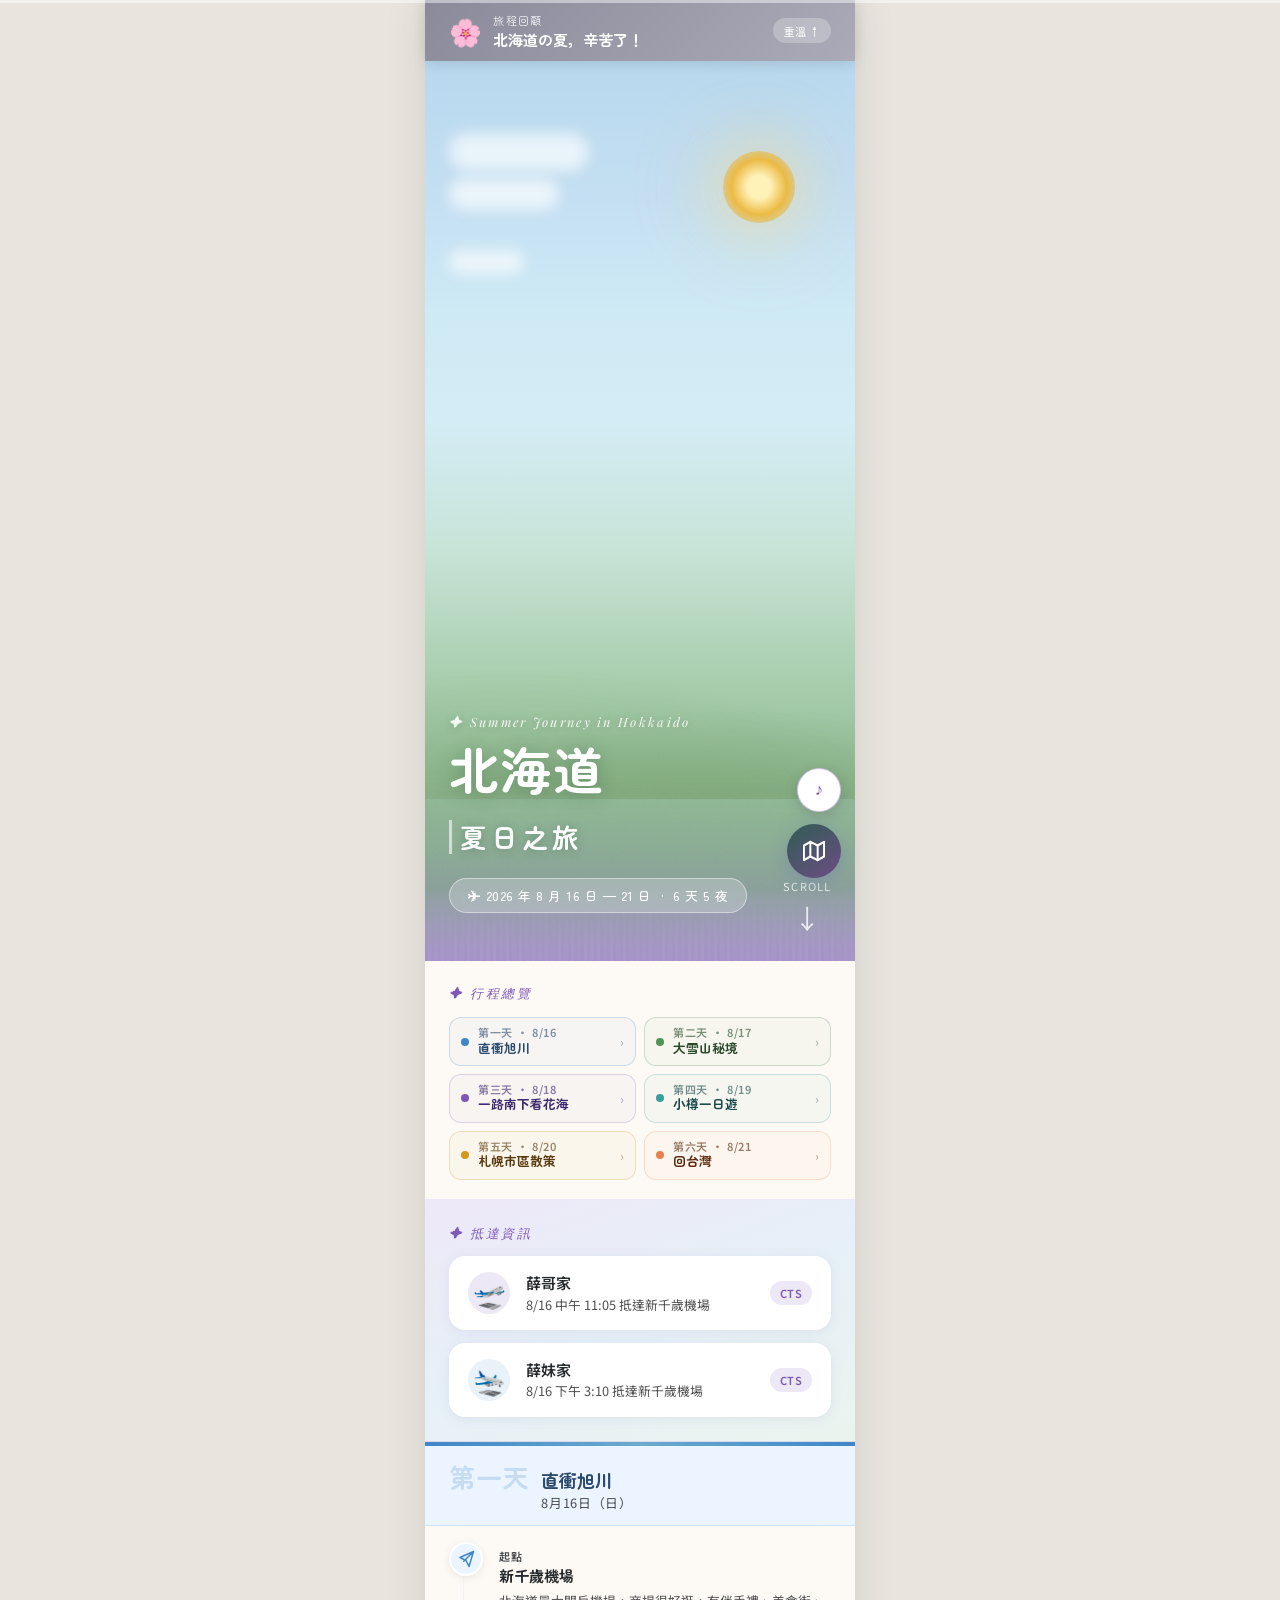
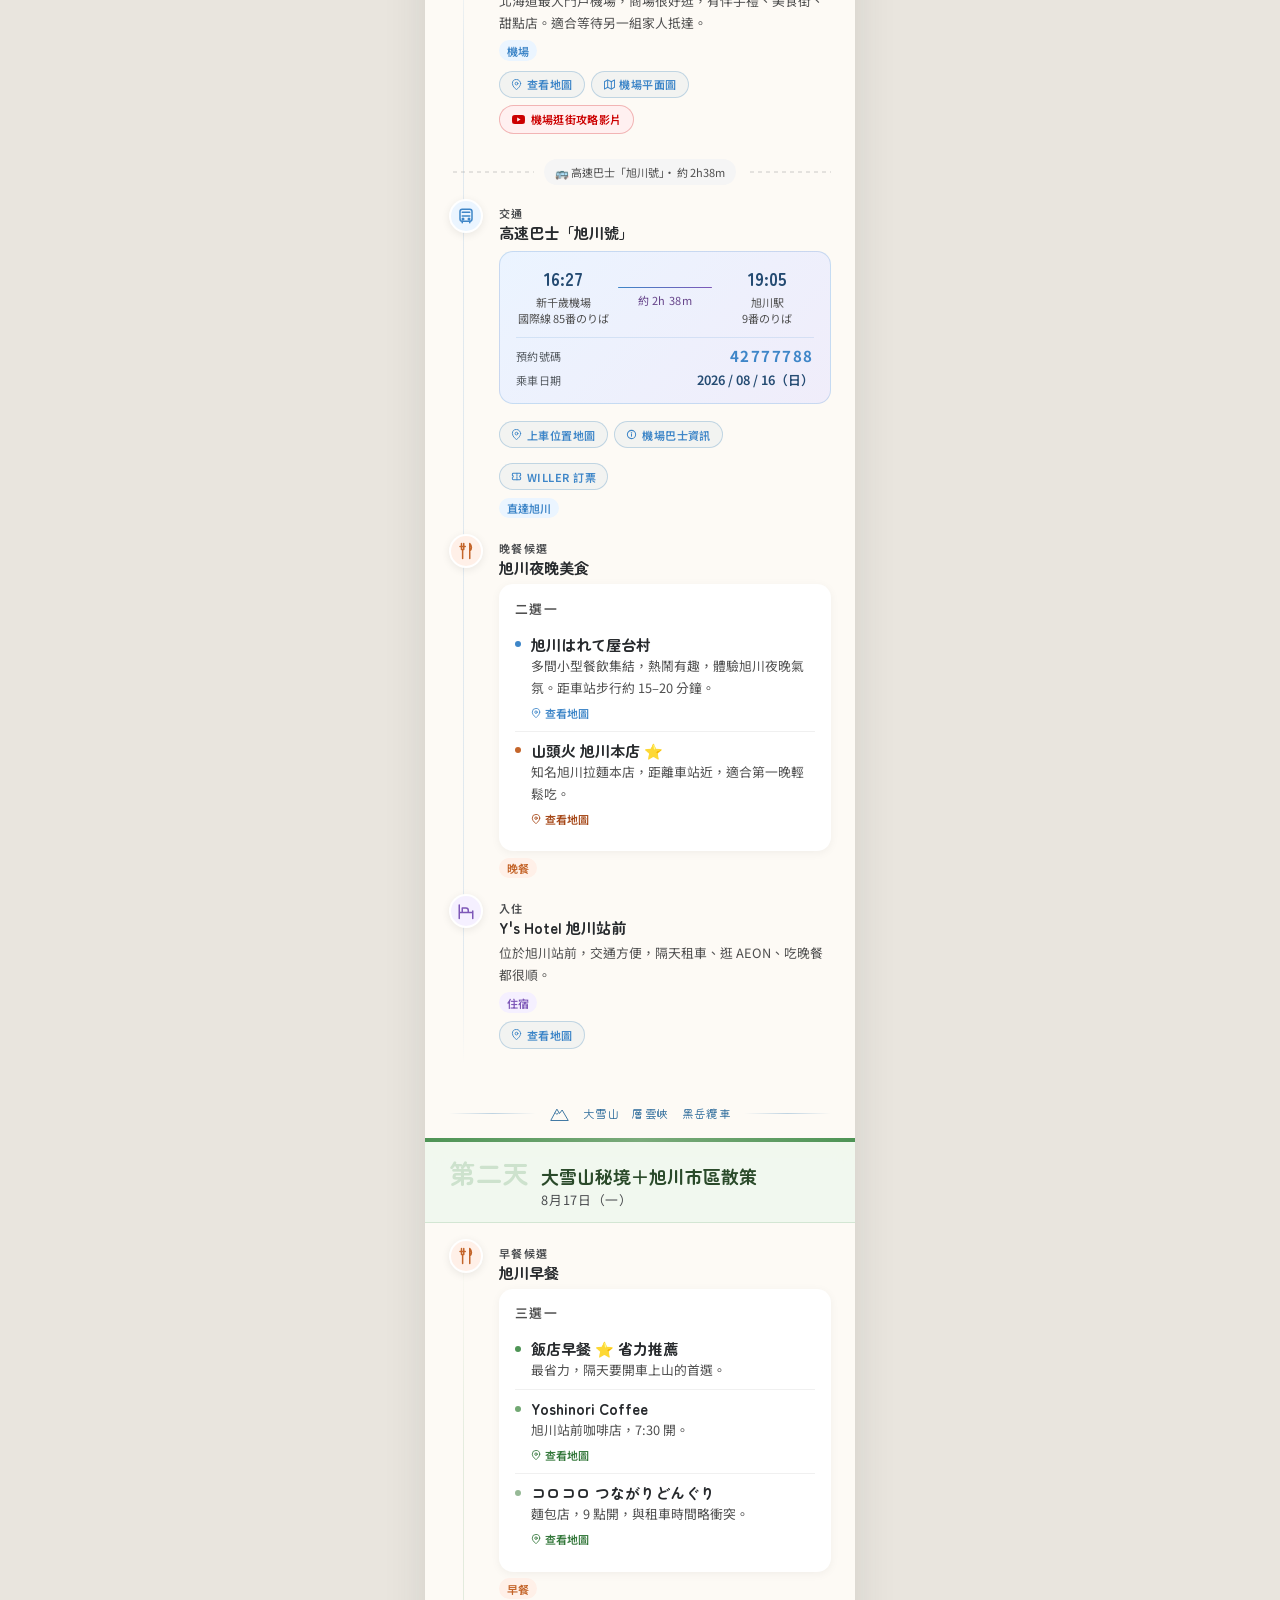
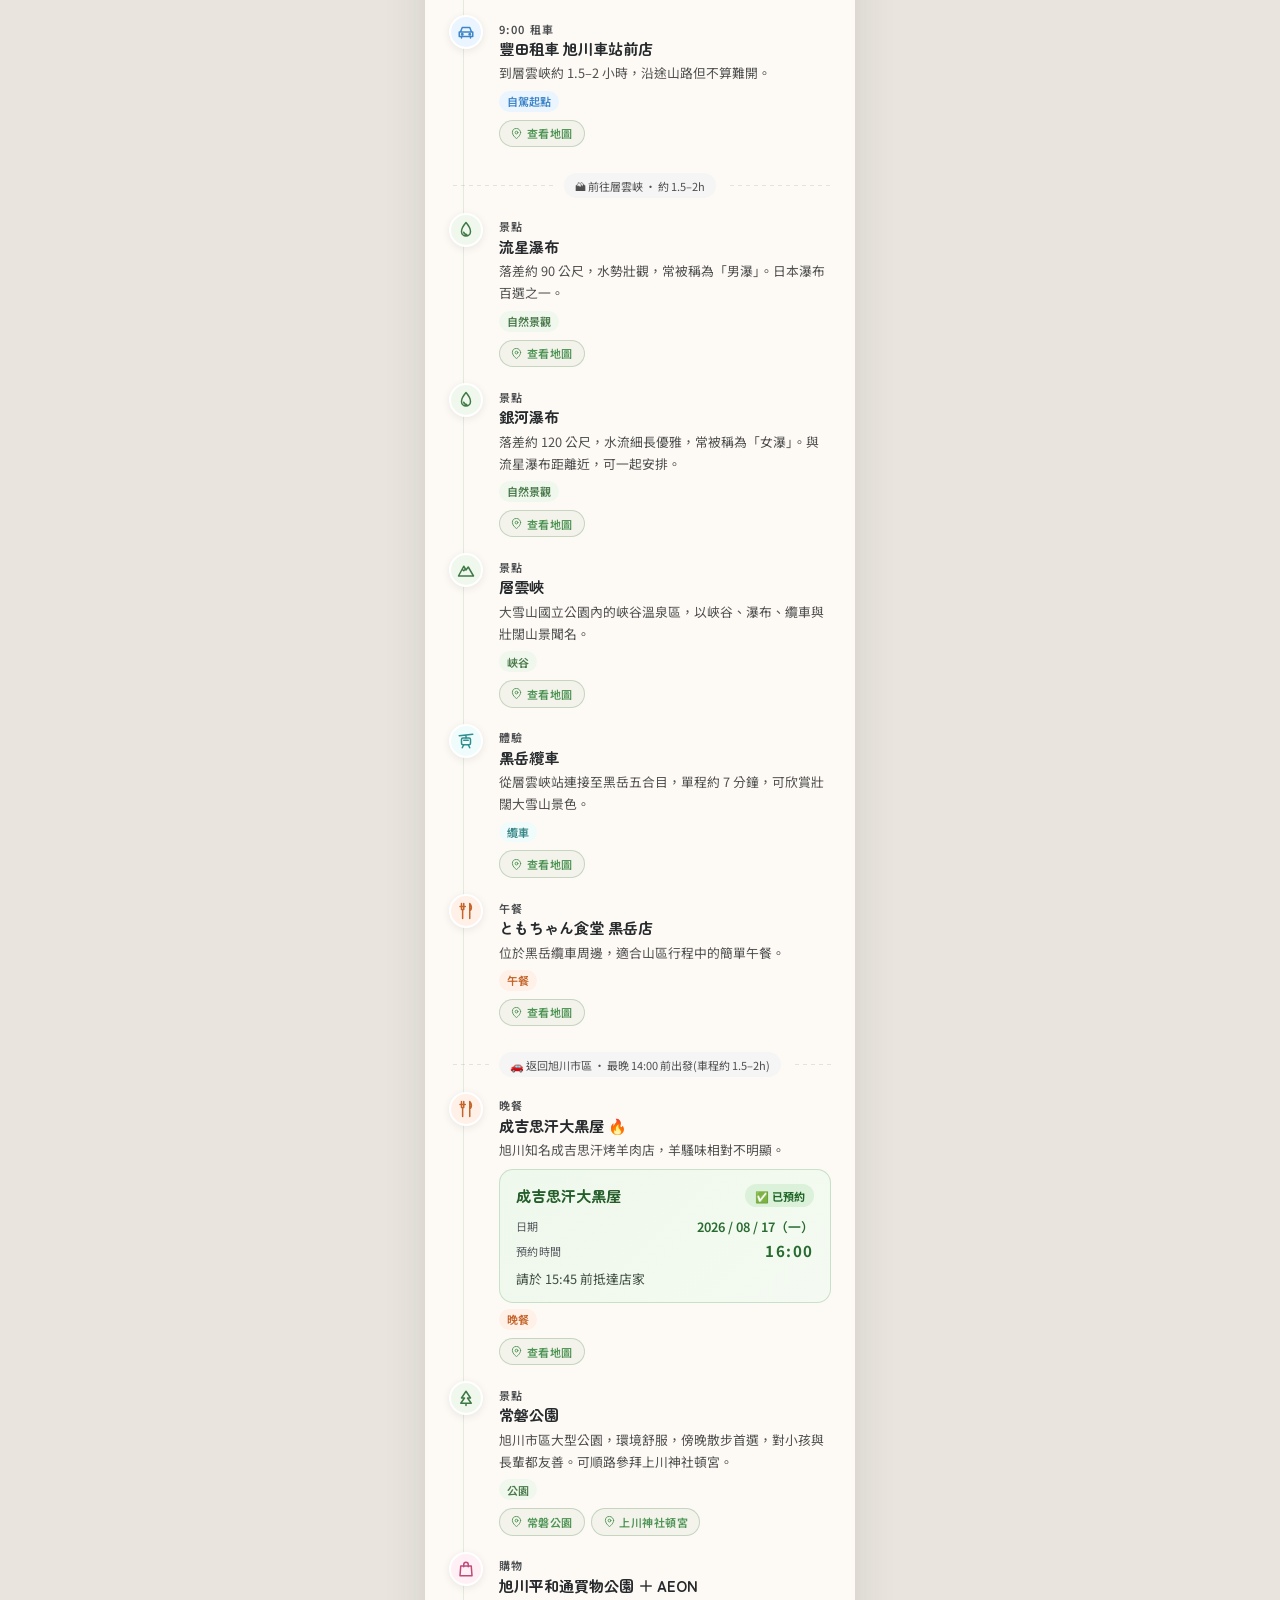
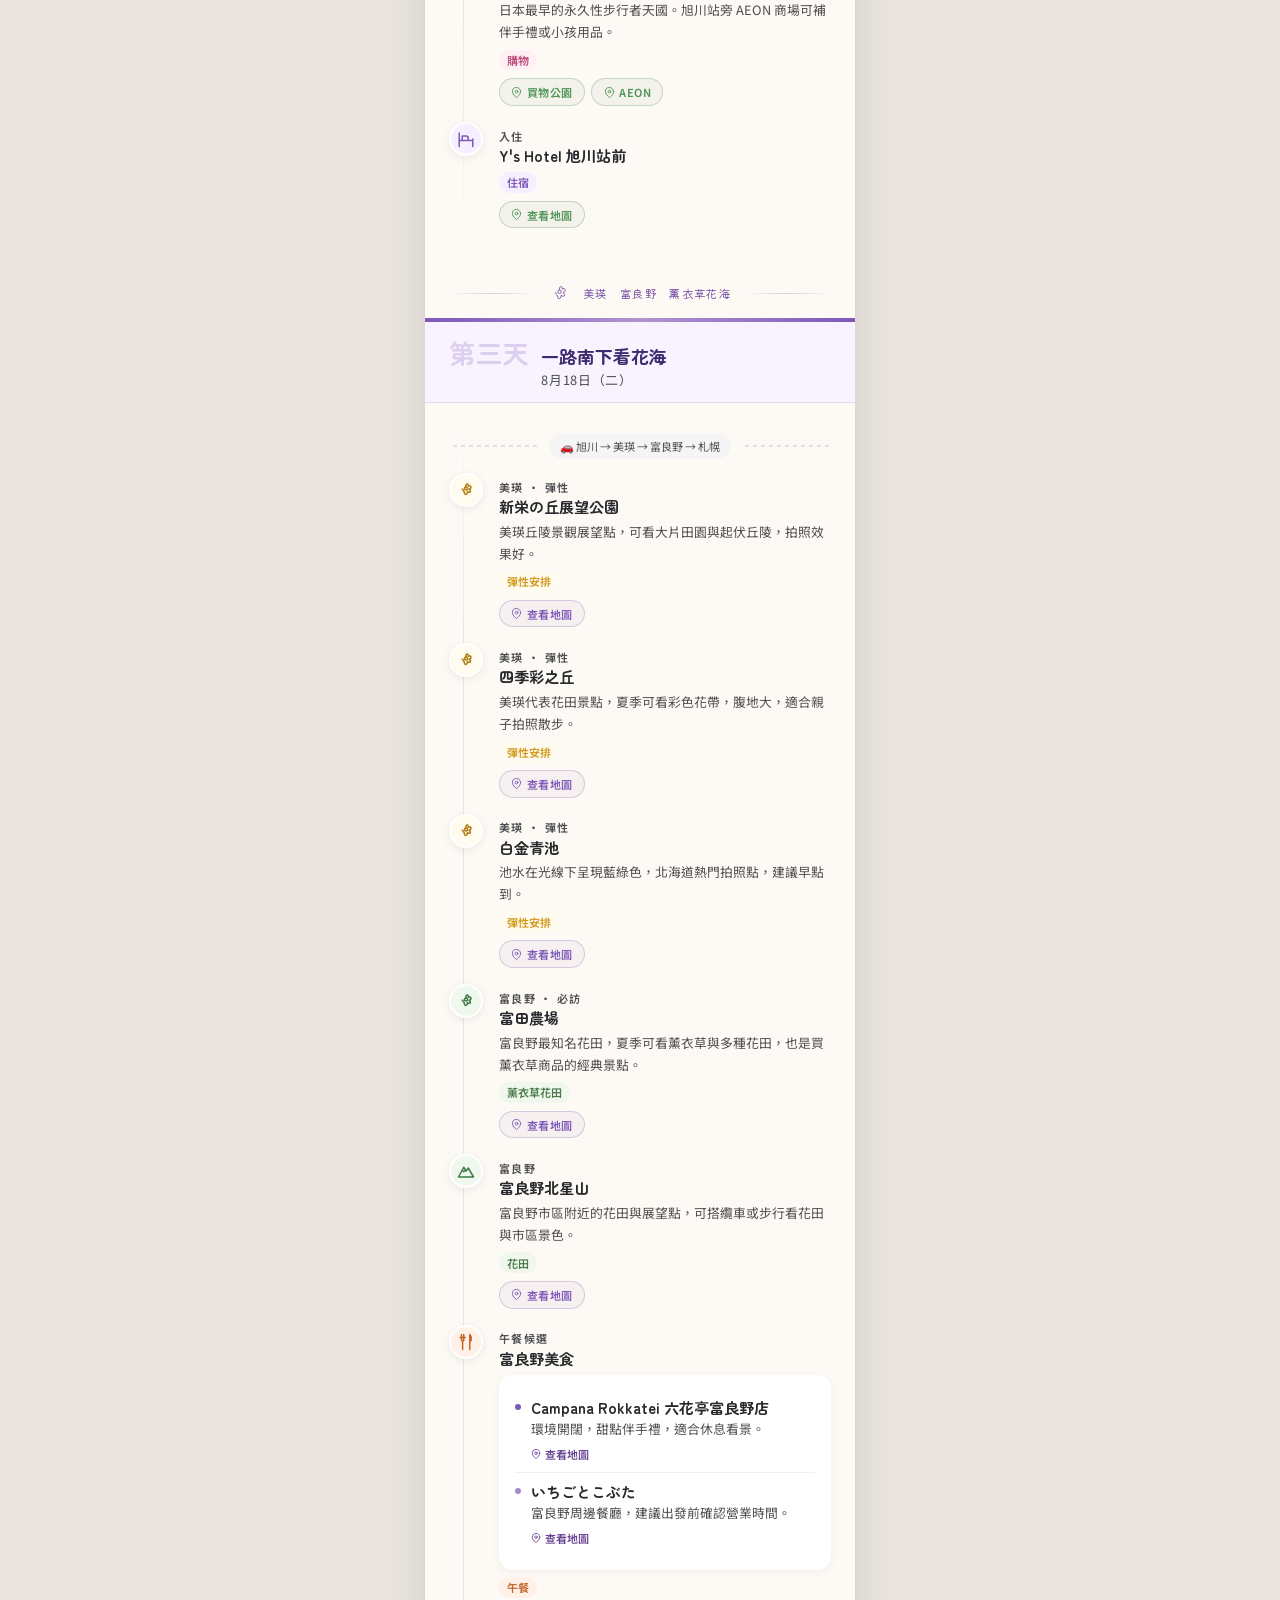
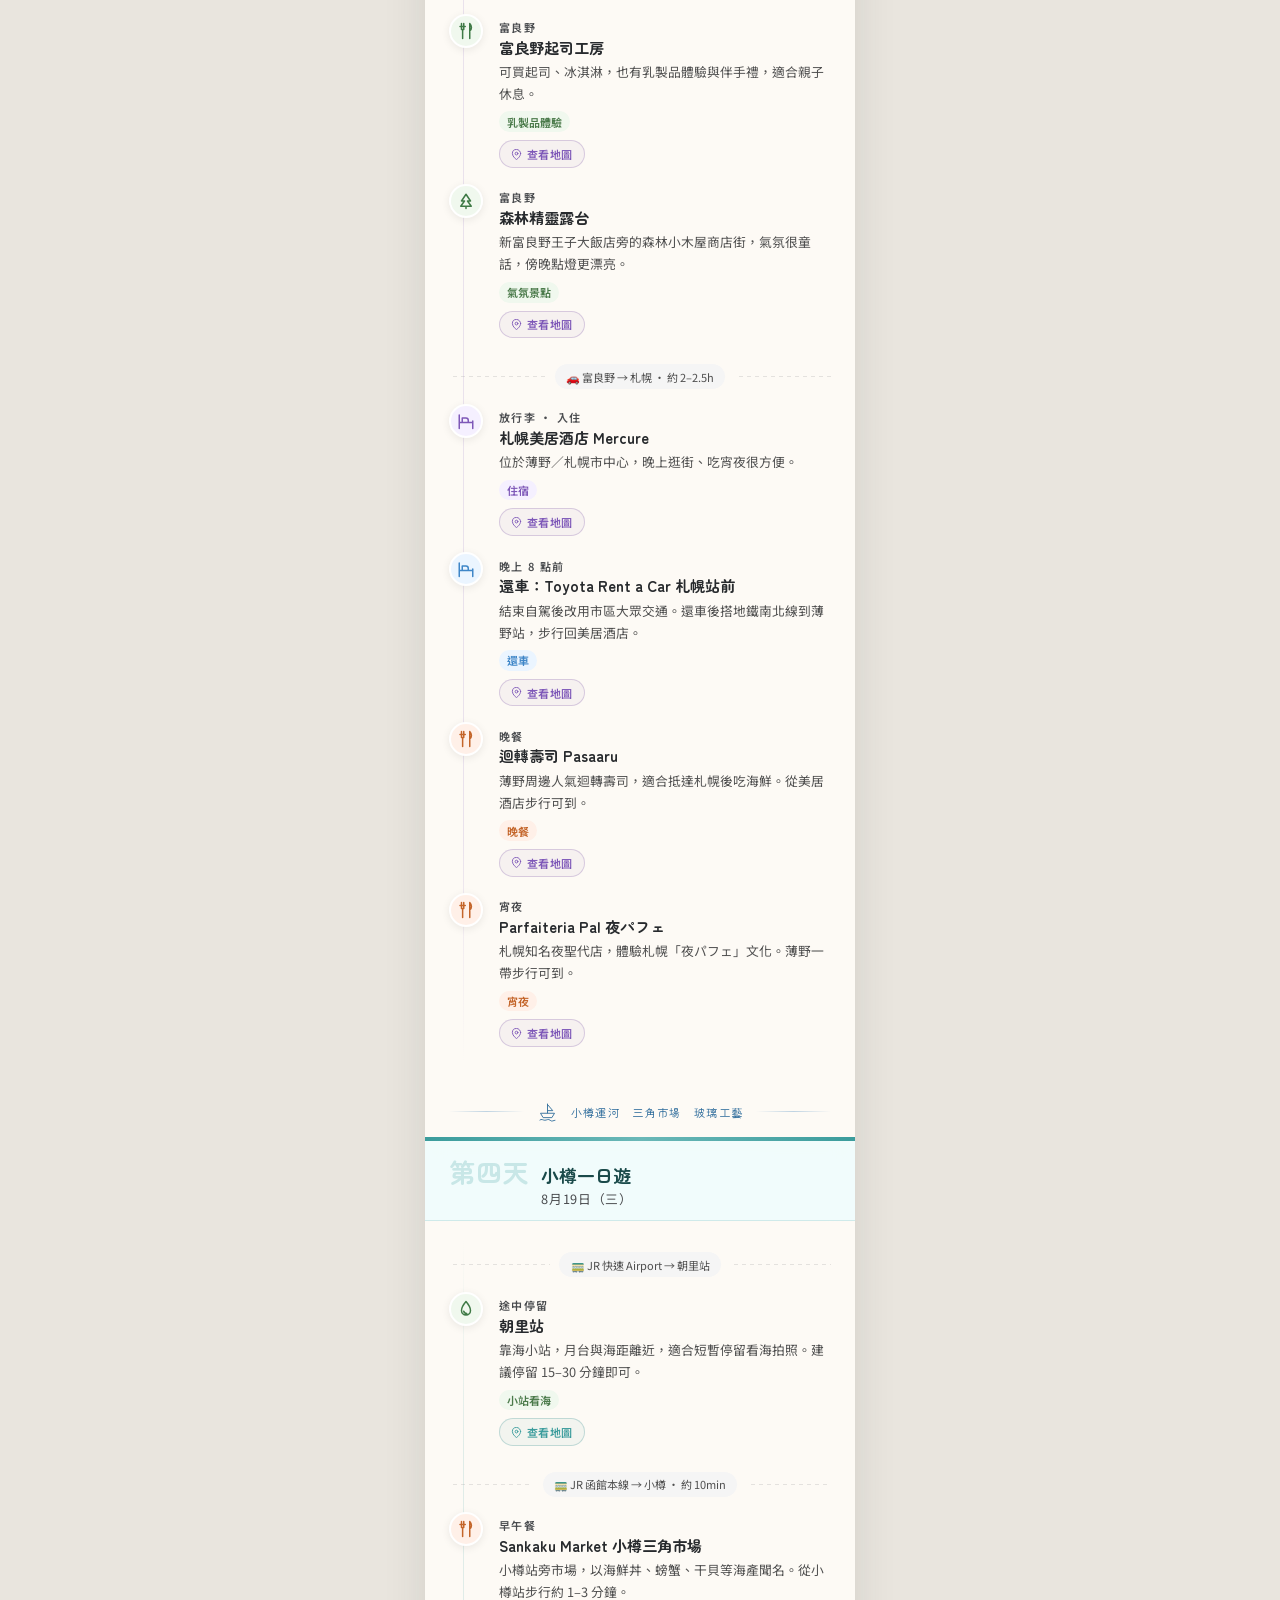
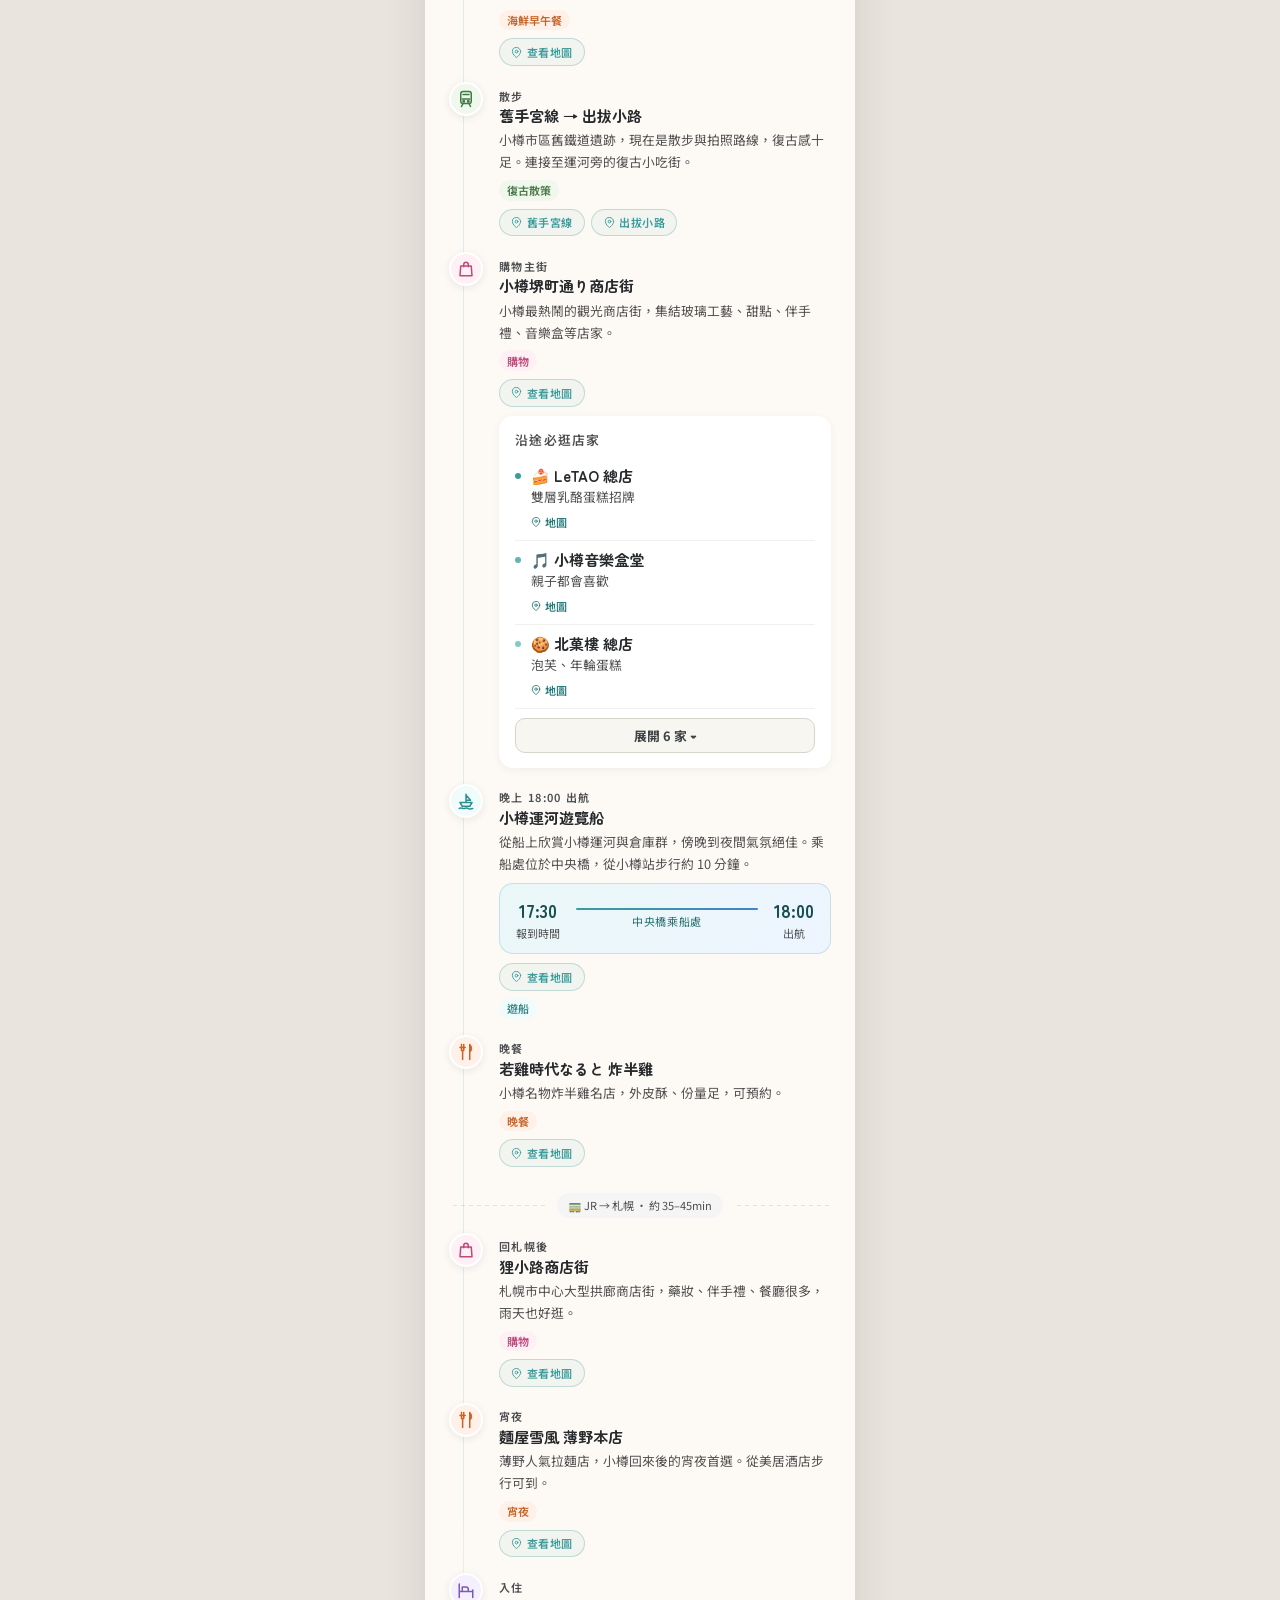
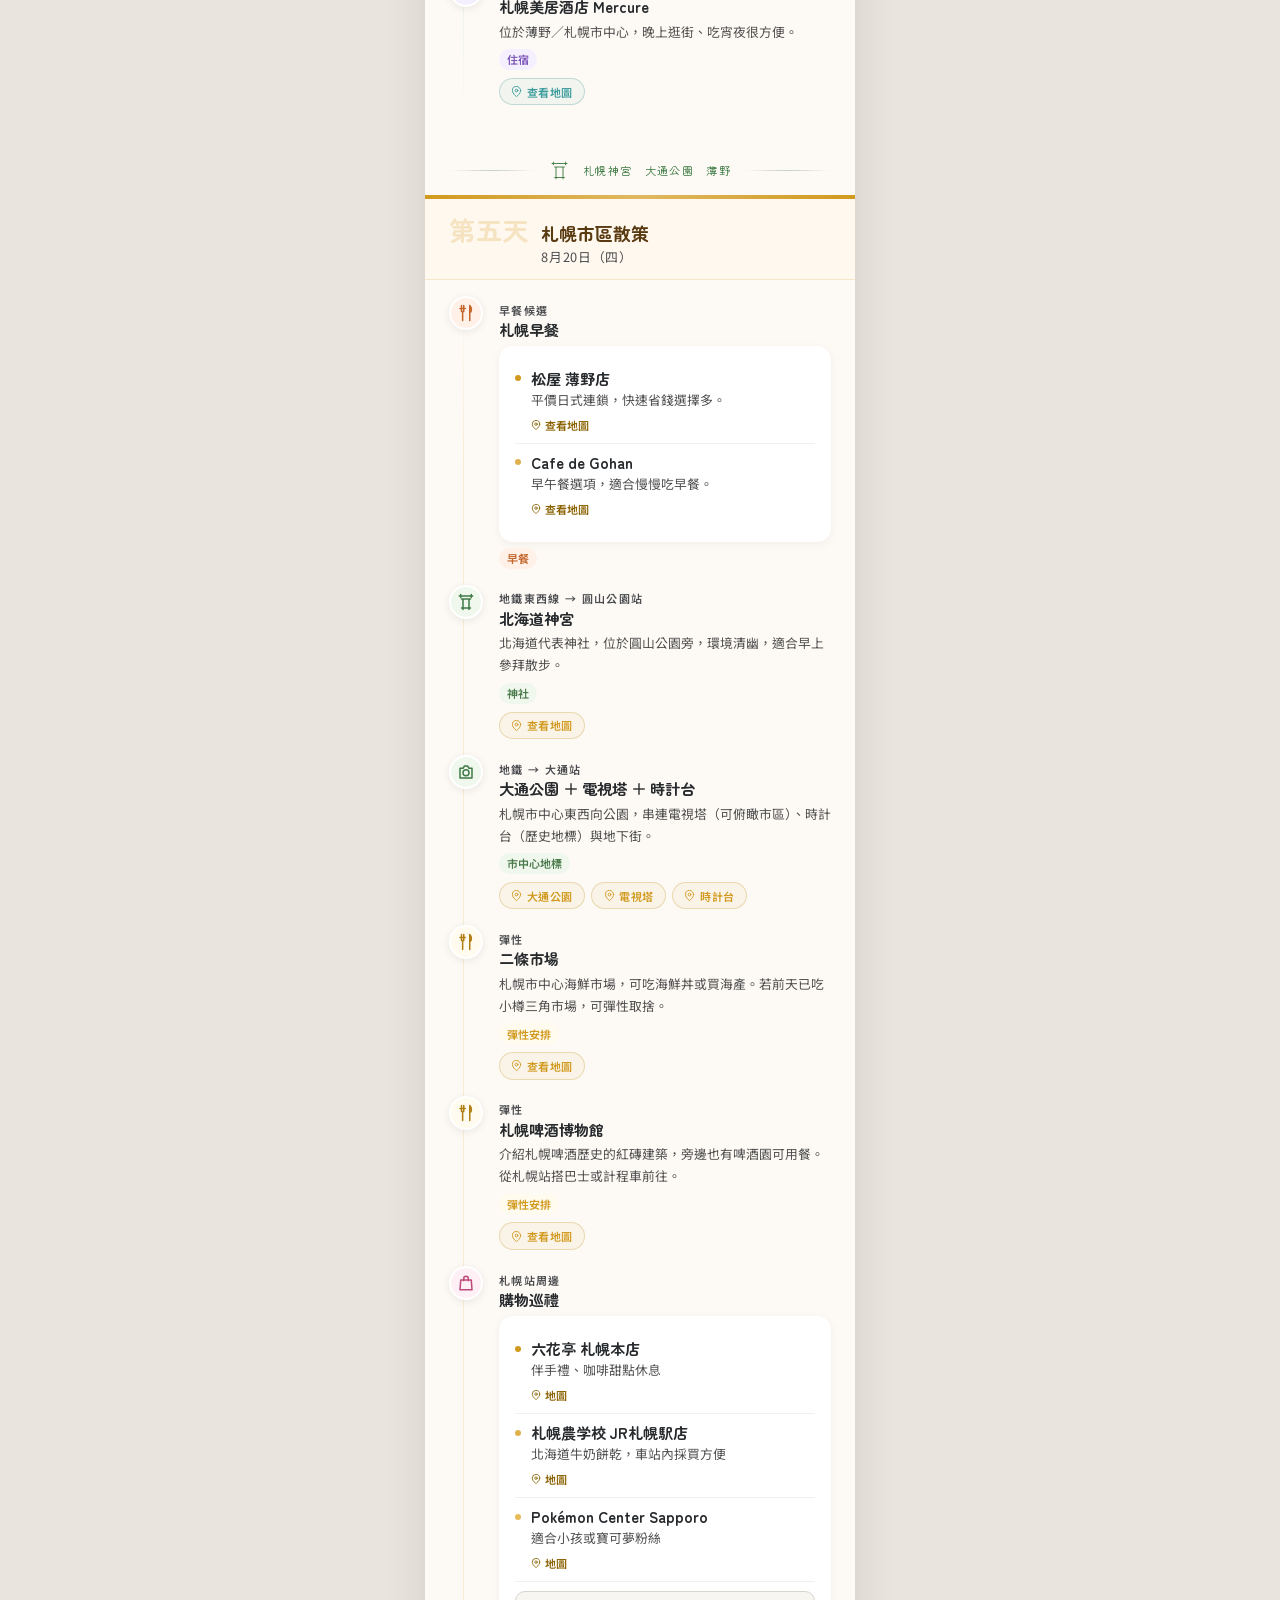
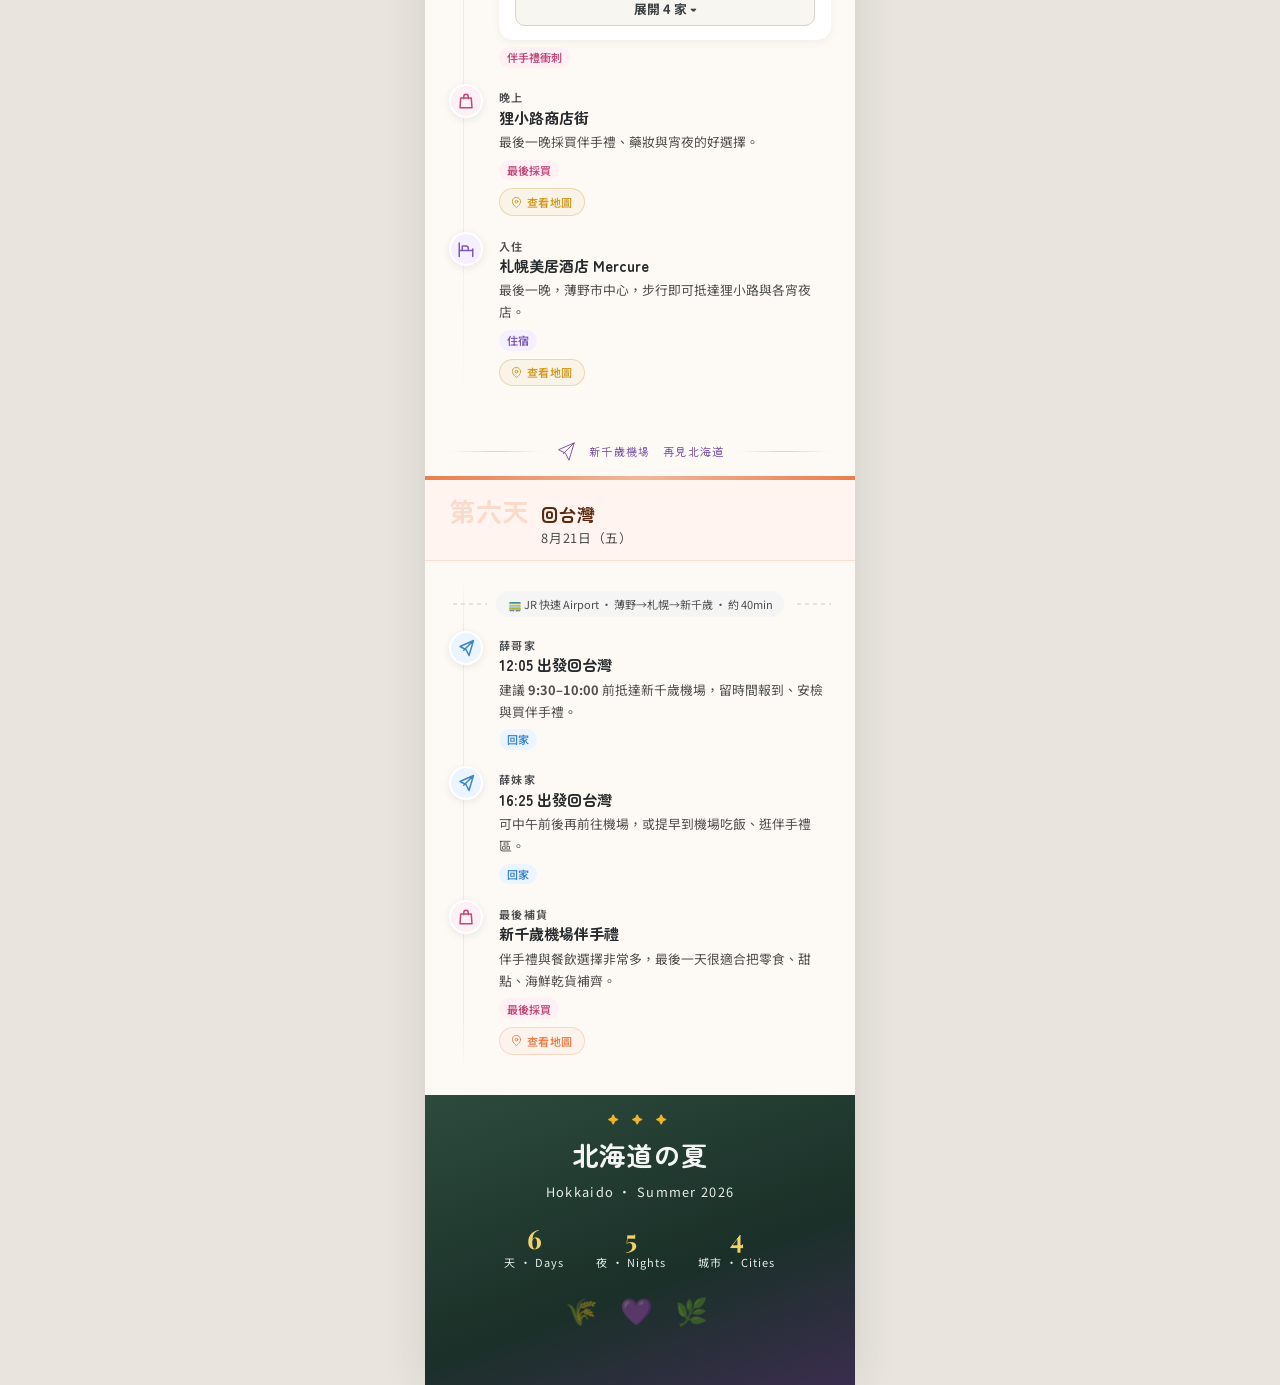
==== commit 38d8397d: "Add files via upload" ====
--- a/index.html
+++ b/index.html
@@ -1071,7 +1071,9 @@
   <button class="fab-main" id="fabMain" type="button" aria-label="開啟每日快速跳轉" aria-expanded="false" onclick="toggleFab()"><svg aria-hidden="true"><use href="#map"/></svg></button>
 </div>
 
+<button id="bgmToggle" class="bgm-btn" type="button" aria-pressed="false" aria-label="播放背景音樂">♪</button>
 <script src="js/main.js"></script>
+<script src="js/bgm.js" defer></script>
 
 </body>
 </html>
--- a/css/style.css
+++ b/css/style.css
@@ -141,7 +141,7 @@
   .flight-badge { background:var(--lavender-pale);color:var(--lavender);font-size:var(--fs-micro);padding:.25rem .6rem;border-radius:100px;font-weight:600;letter-spacing:.05em;white-space:nowrap; }
 
   /* DAY */
-  .day-section { padding:0; scroll-margin-top: 64px; }
+  .day-section { padding:0; scroll-margin-top:var(--sticky-offset, 0px); }
   .day-header { position:sticky;top:0;z-index:10;padding:1rem 1.5rem .8rem;display:flex;align-items:baseline;gap:.8rem;backdrop-filter:blur(12px); }
   .day-number { font-family:'Zen Maru Gothic','Noto Sans TC',sans-serif;font-size:var(--fs-h2);font-weight:700;line-height:1.15;opacity:.22;letter-spacing:.02em; }
   .day-info { flex:1; }
@@ -170,9 +170,15 @@
 
   .tl-item { display:flex;gap:1rem;margin-bottom:1rem;position:relative; }
   .tl-icon { width:34px;height:34px;border-radius:50%;display:flex;align-items:center;justify-content:center;font-size:var(--fs-body);flex-shrink:0;position:relative;z-index:1;box-shadow:0 2px 8px rgba(0,0,0,.08);border:2px solid white; }
-  .day-1 .tl-icon{background:#EBF5FF} .day-2 .tl-icon{background:#F0F8EE}
-  .day-3 .tl-icon{background:#F5F0FF} .day-4 .tl-icon{background:#F0FCFC}
-  .day-5 .tl-icon{background:#FFF8EE} .day-6 .tl-icon{background:#FFF3EE}
+  /* 圖示顏色 = 類別，與 tag 同色系呼應 */
+  .tl-icon { background:#F3F1EC; color:#6B6B6B; }
+  .tl-item:has(.tag-transport)   .tl-icon { background:#EBF5FF; color:#3E86C8; }
+  .tl-item:has(.tag-food)        .tl-icon { background:#FFF0E8; color:#C4652A; }
+  .tl-item:has(.tag-stay)        .tl-icon { background:#F5F0FF; color:#7E58B8; }
+  .tl-item:has(.tag-sightseeing) .tl-icon { background:#F0F8EE; color:#3F7A46; }
+  .tl-item:has(.tag-optional)    .tl-icon { background:#FFFBEE; color:#B07E10; }
+  .tl-item:has(.tag-shopping)    .tl-icon { background:#FFF0F5; color:#BE4A7A; }
+  .tl-item:has(.tag-activity)    .tl-icon { background:#F0FCFC; color:#2F8F8F; }
   .tl-body { flex:1;padding-top:.35rem; }
   .tl-label { font-size:var(--fs-micro);letter-spacing:.12em;text-transform:uppercase;font-weight:600;opacity:.5;margin-bottom:.15rem; }
   .tl-name { font-family:'Zen Maru Gothic','Noto Sans TC',sans-serif;font-size:var(--fs-body);font-weight:700;line-height:1.3;margin-bottom:.25rem; }
@@ -343,7 +349,7 @@
     background: #FDFAF5;
     padding: 1.4rem 1.5rem 1.2rem;
     border-bottom: 1px solid #EDE8F5;
-    scroll-margin-top: 64px;
+    scroll-margin-top:var(--sticky-offset, 0px);
   }
   .toc-title {
     font-family: 'Playfair Display', serif;
@@ -437,7 +443,7 @@
   --fs-micro:clamp(.62rem,2.5vw,.69rem);
   --progress-color:var(--day-1);
 }
-html { background:#E9E5DE; overflow-x:hidden; }
+html { background:#E9E5DE; }
 body { width:100%; min-width:0; box-shadow:0 0 40px rgba(38,48,46,.12); }
 img,svg { max-width:100%; }
 .svg-sprite { position:absolute; width:0; height:0; overflow:hidden; }
@@ -472,9 +478,6 @@
 
 /* Unified line icons */
 .tl-icon svg { width:18px; height:18px; fill:none; stroke:currentColor; stroke-width:2; stroke-linecap:round; stroke-linejoin:round; }
-.day-1 .tl-icon { color:var(--day-1); } .day-2 .tl-icon { color:var(--day-2); }
-.day-3 .tl-icon { color:var(--day-3); } .day-4 .tl-icon { color:var(--day-4); }
-.day-5 .tl-icon { color:#9B6B00; } .day-6 .tl-icon { color:#B74E28; }
 .tl-tag { letter-spacing:0; }
 
 /* Extracted semantic classes */
@@ -536,7 +539,7 @@
 @keyframes petal-fall { from{transform:translate3d(-8px,-5%,0) rotate(0deg);opacity:0} 15%{opacity:.3} to{transform:translate3d(22px,115vh,0) rotate(240deg);opacity:0} }
 
 /* Reveal + collapsible groups */
-.reveal-ready { opacity:0; transform:translateY(12px); transition:opacity .55s ease,transform .55s ease; transition-delay:var(--reveal-delay,0ms); }
+.reveal-ready { opacity:0; transform:translateY(12px); transition:opacity .4s ease,transform .4s ease; transition-delay:var(--reveal-delay,0ms); }
 .reveal-ready.is-revealed { opacity:1; transform:translateY(0); }
 .meal-option.is-collapsed { display:none; }
 .meal-toggle { width:100%; margin-top:.55rem; padding:.55rem .75rem; border:1px solid #D7D4CD; border-radius:10px; background:#F8F6F1; color:#3D4345; font:700 var(--fs-caption)/1.2 'Noto Sans TC',sans-serif; cursor:pointer; }
@@ -562,4 +565,31 @@
   .petal-field { display:none !important; }
   .reveal-ready { opacity:1 !important; transform:none !important; }
   .cloud,.sun,.hero-hills,.hero-lavender { transform:none !important; }
-}+}
+
+/* ── 背景音樂鈕 ── */
+.bgm-btn {
+  position:fixed; z-index:39;
+  right:14px; bottom:88px;
+  width:44px; height:44px; border-radius:50%;
+  border:1.5px solid rgba(126,88,184,.35);
+  background:#fff; color:#7E58B8;
+  font-size:1.05rem; cursor:pointer;
+  box-shadow:0 4px 14px rgba(60,40,90,.18);
+  display:flex; align-items:center; justify-content:center;
+}
+@media (min-width:430px) {
+  .bgm-btn { right:calc(50% - 215px + 14px); }
+}
+.bgm-btn.is-on {
+  background:linear-gradient(135deg,#7E58B8,#A98BD6); color:#fff;
+  animation:bgmPulse 2.6s ease-in-out infinite;
+}
+.bgm-btn.is-busy { opacity:.6; pointer-events:none; }
+.bgm-btn.had-on:not(.is-on)::after {
+  content:''; position:absolute; inset:-4px; border-radius:50%;
+  border:2px solid rgba(126,88,184,.45); animation:bgmHint 2s ease-out infinite;
+}
+@keyframes bgmPulse { 0%,100%{box-shadow:0 4px 14px rgba(126,88,184,.25)} 50%{box-shadow:0 4px 22px rgba(126,88,184,.5)} }
+@keyframes bgmHint { from{transform:scale(.9);opacity:.8} to{transform:scale(1.25);opacity:0} }
+@media (prefers-reduced-motion:reduce) { .bgm-btn,.bgm-btn::after { animation:none !important; } }
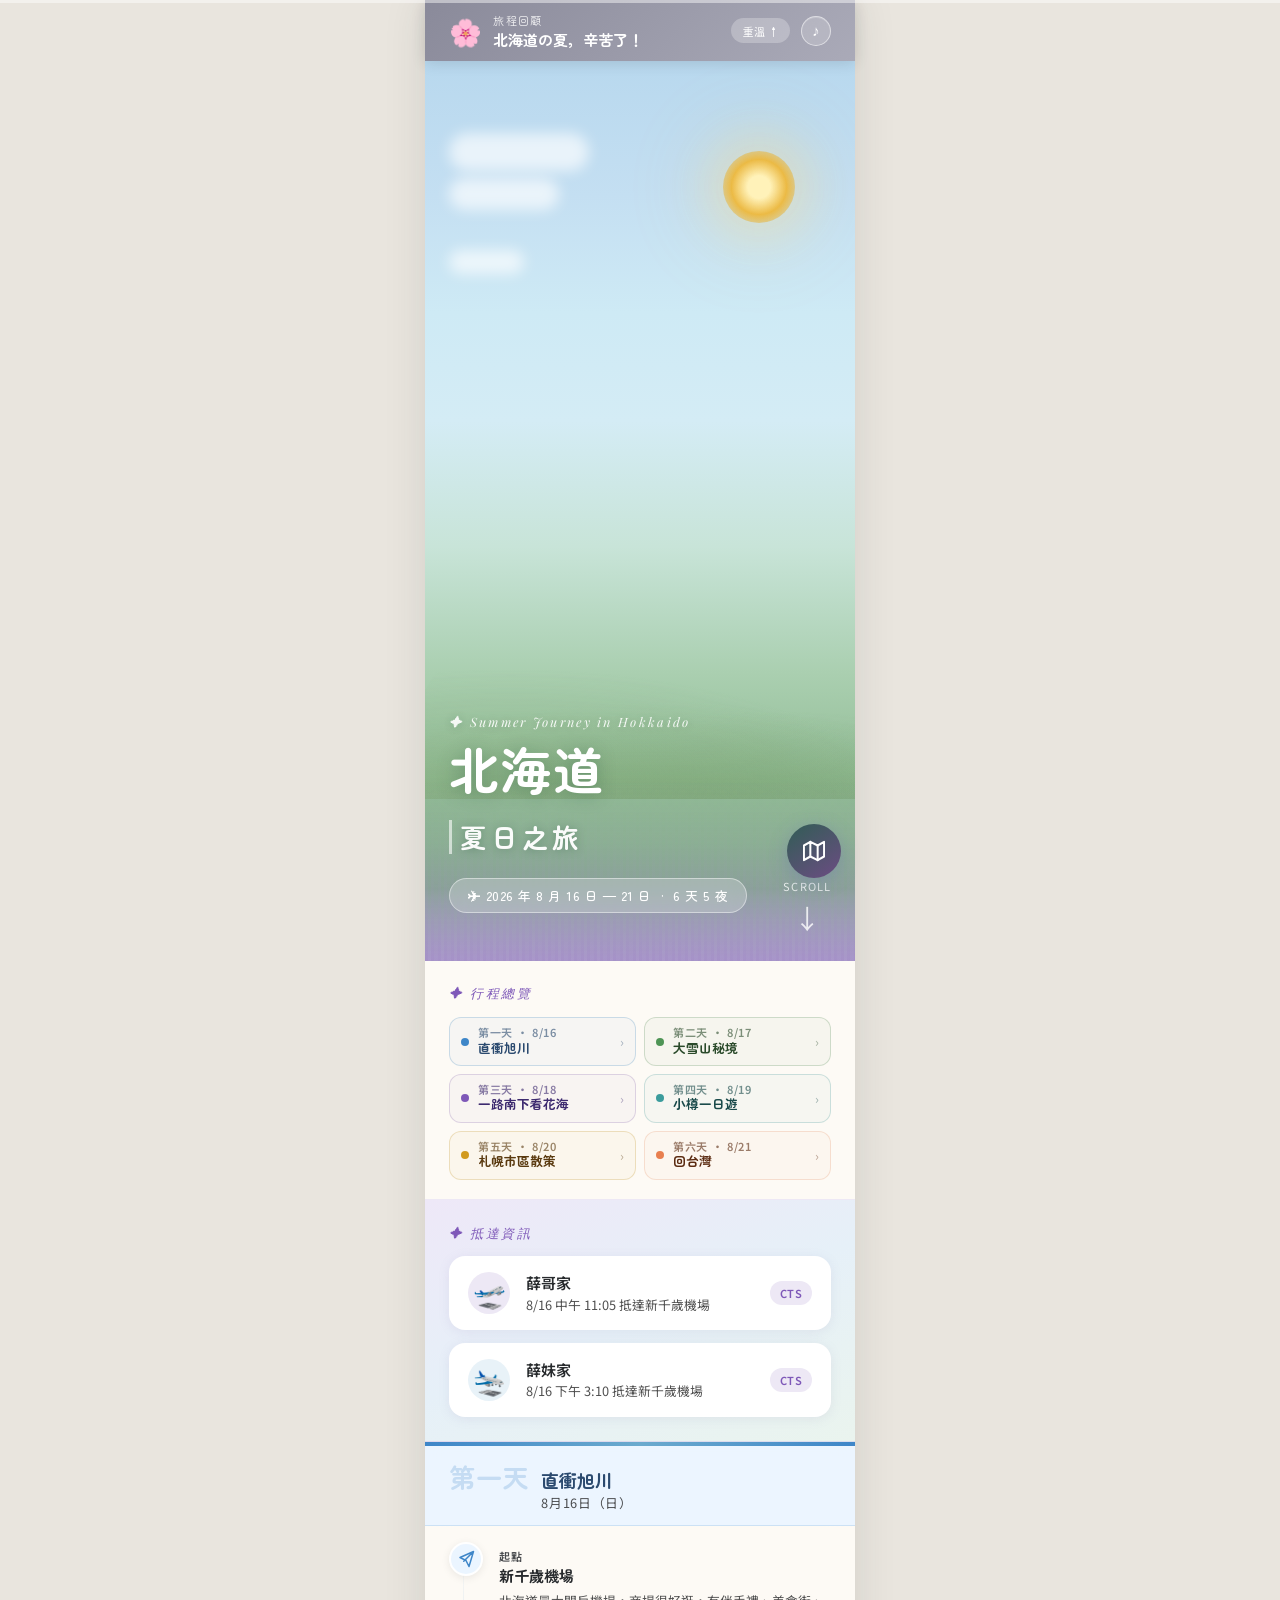
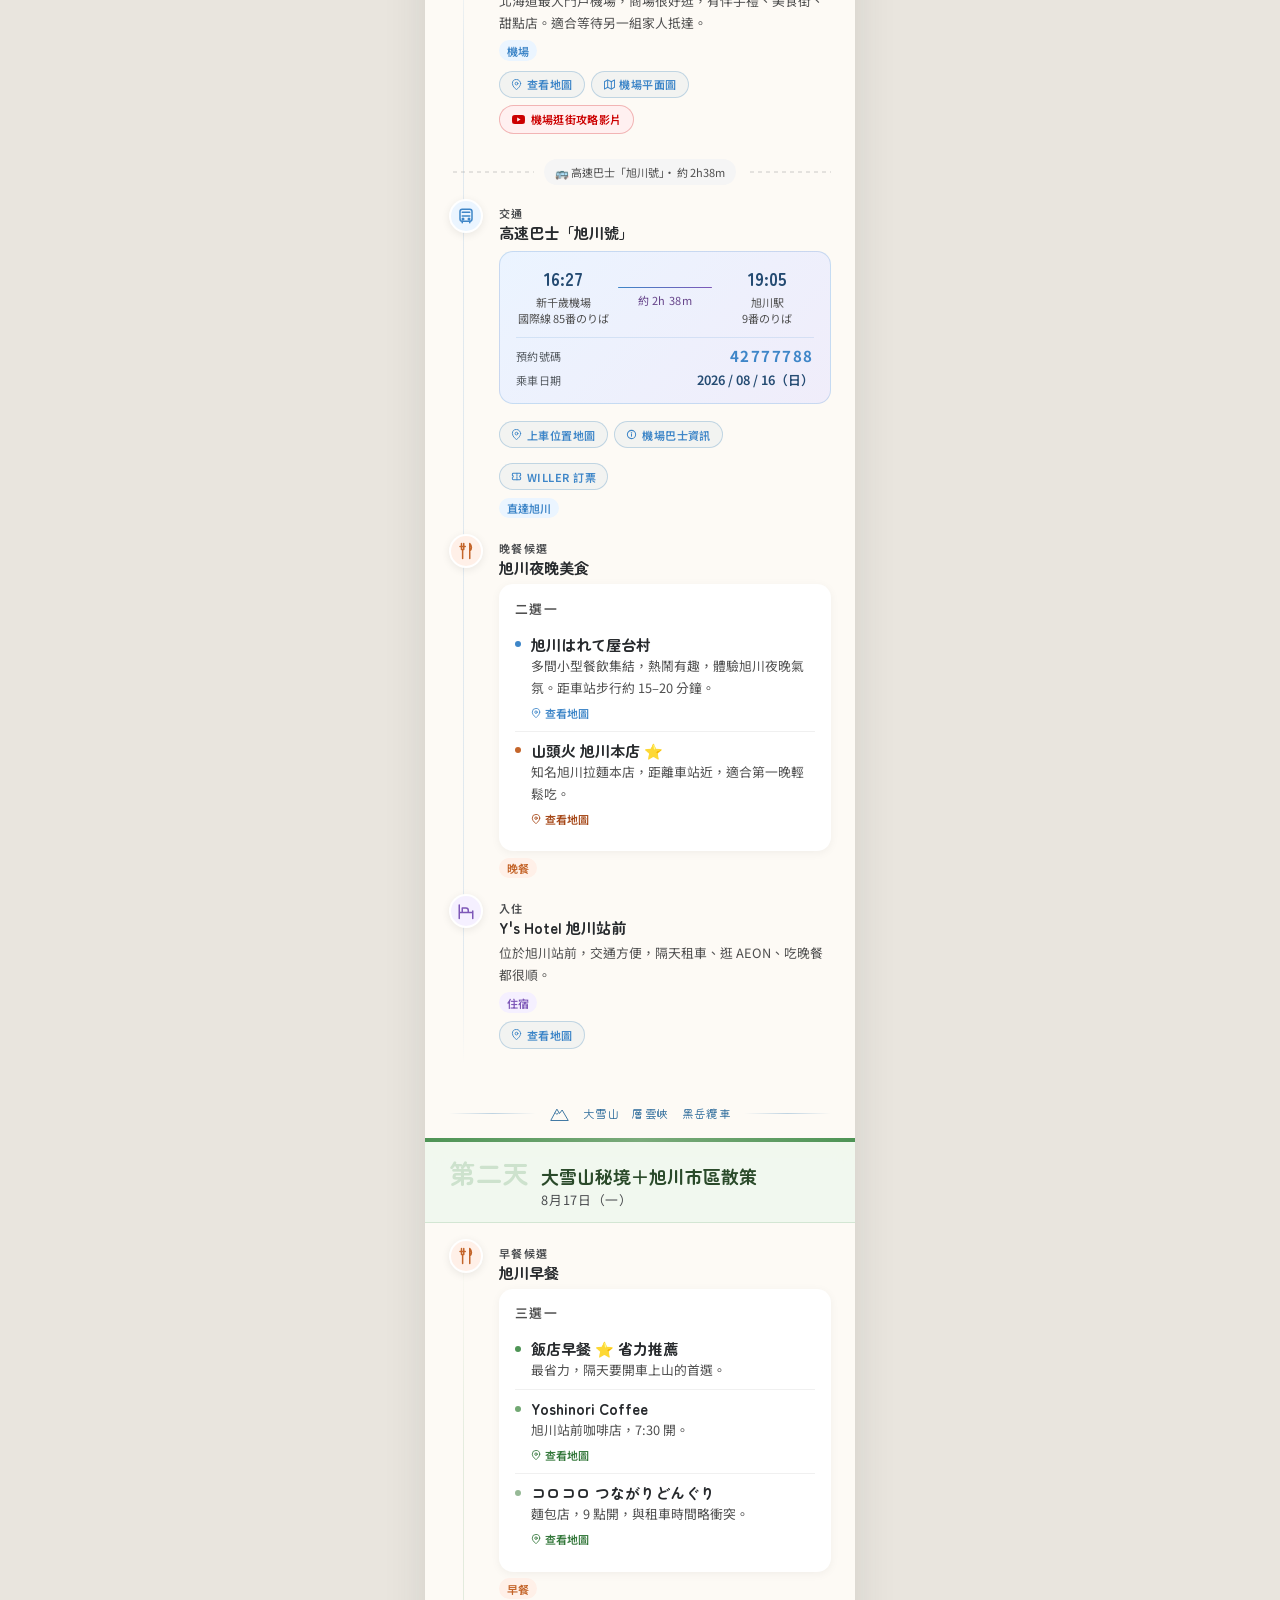
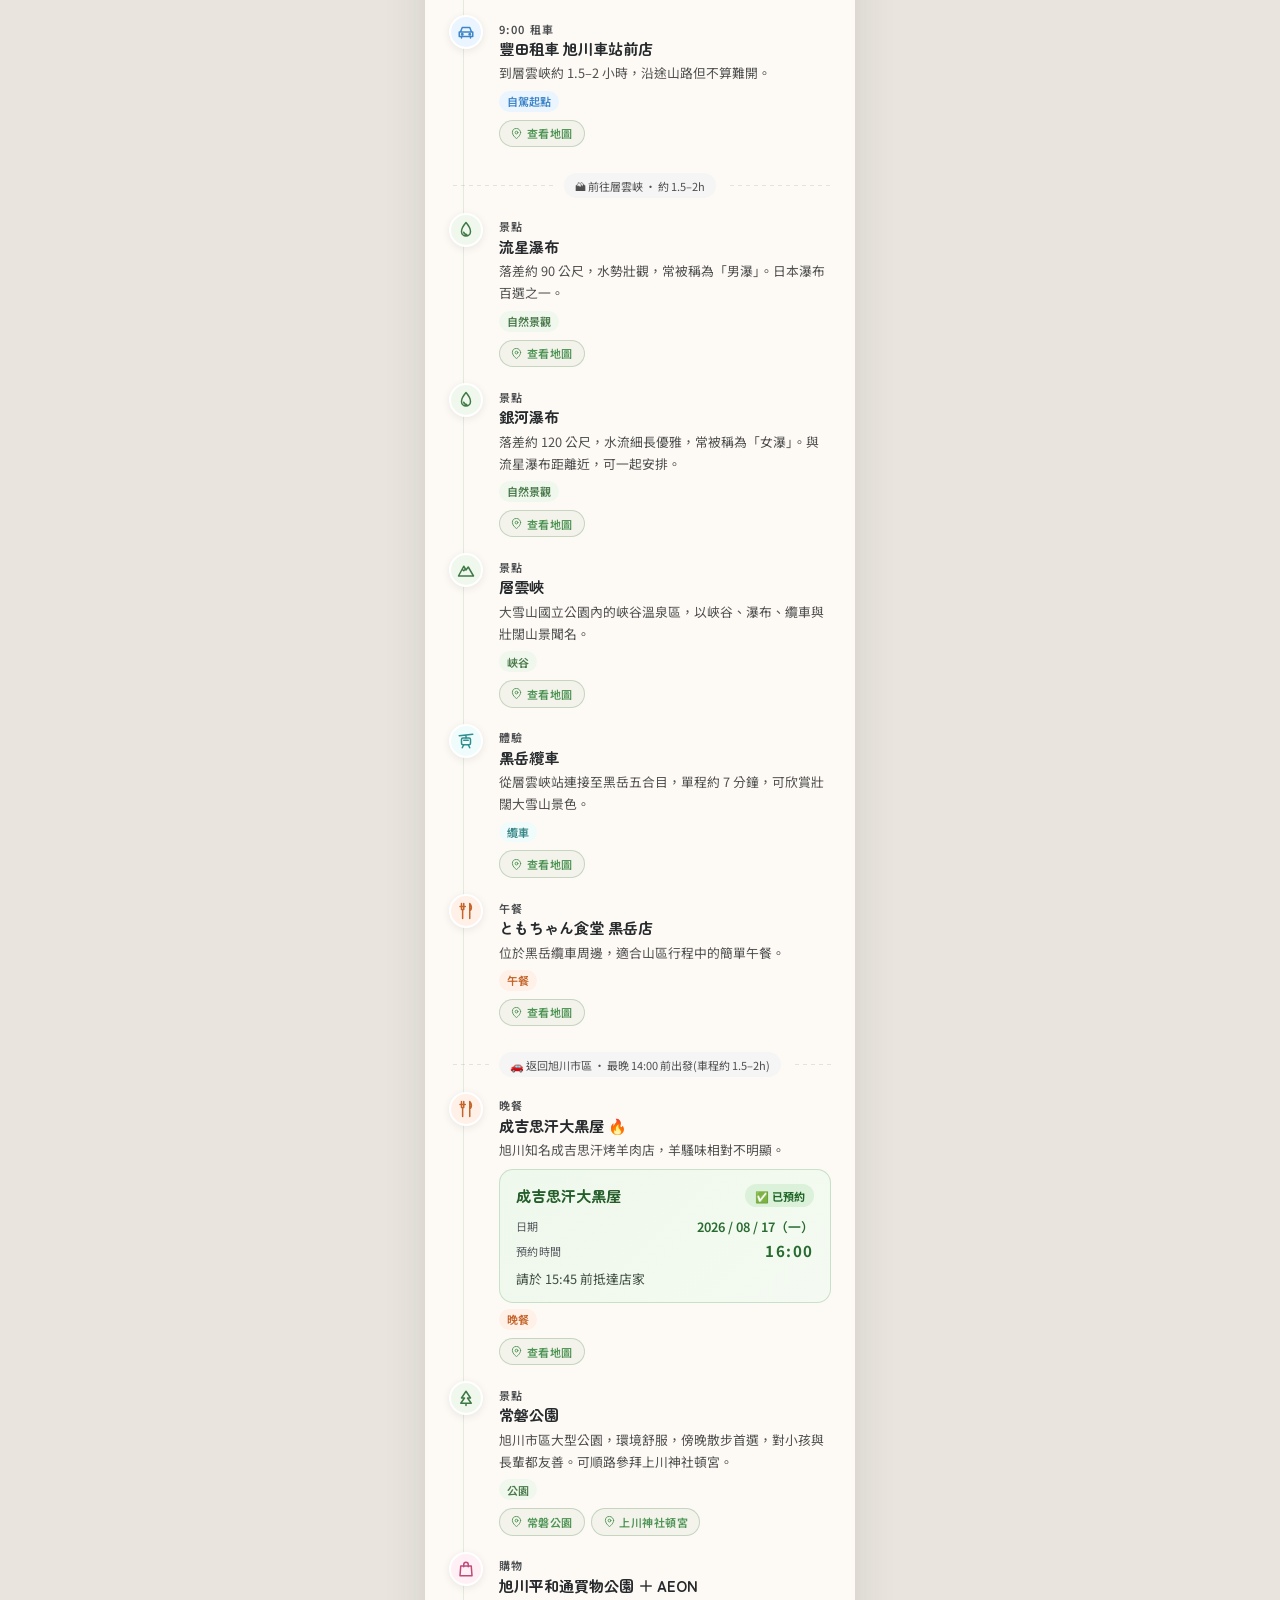
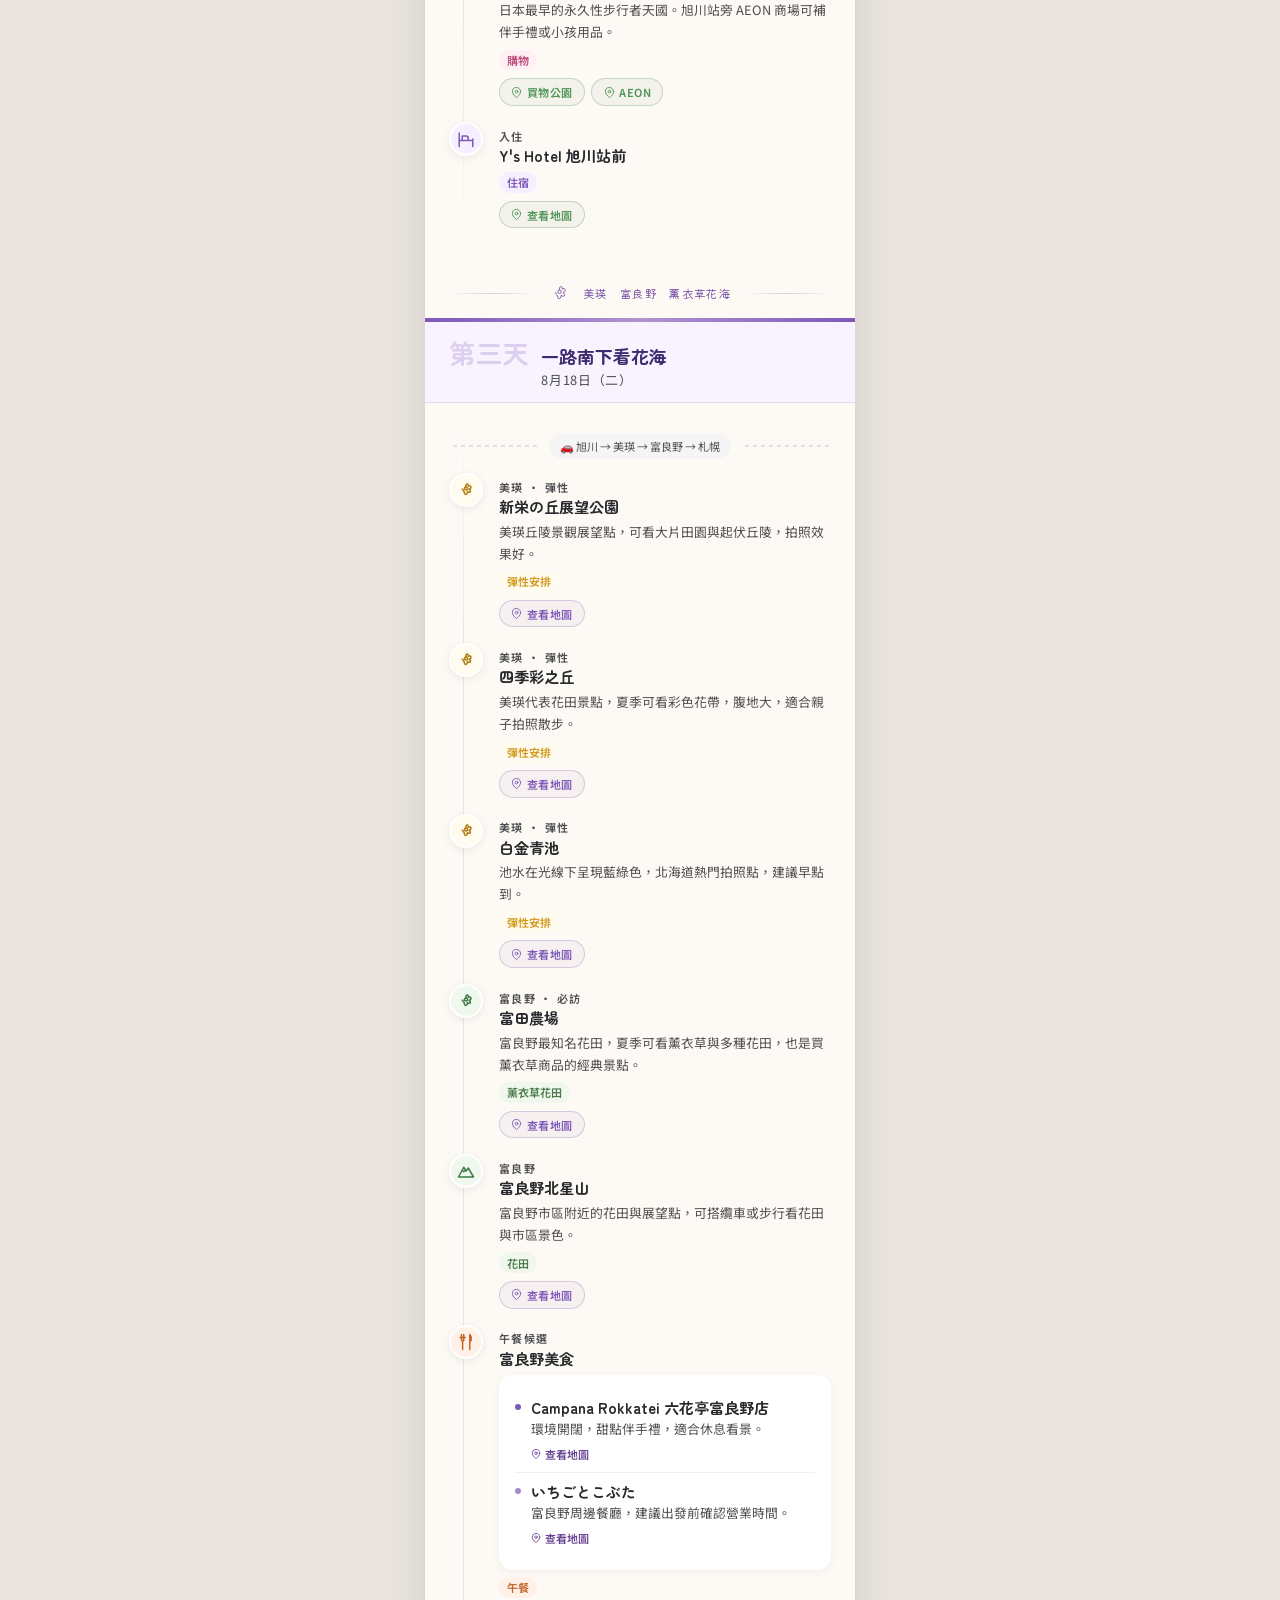
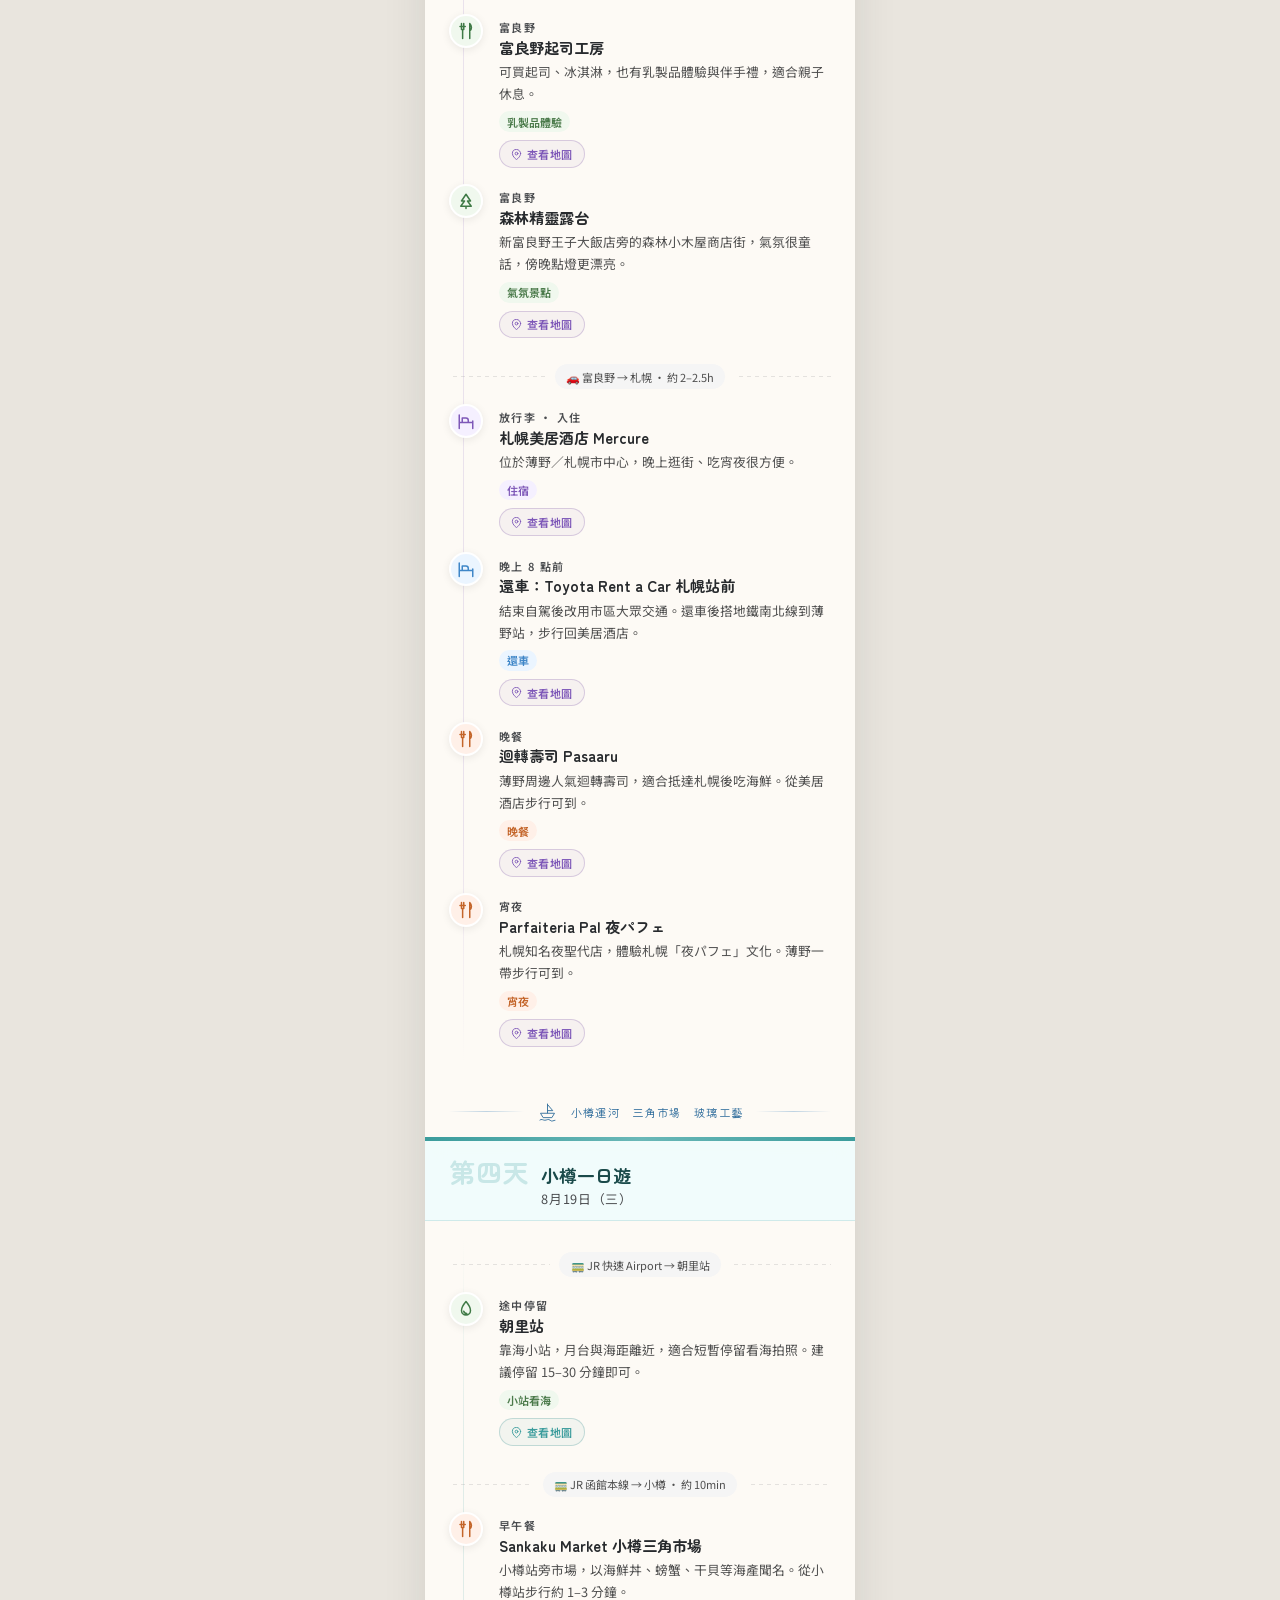
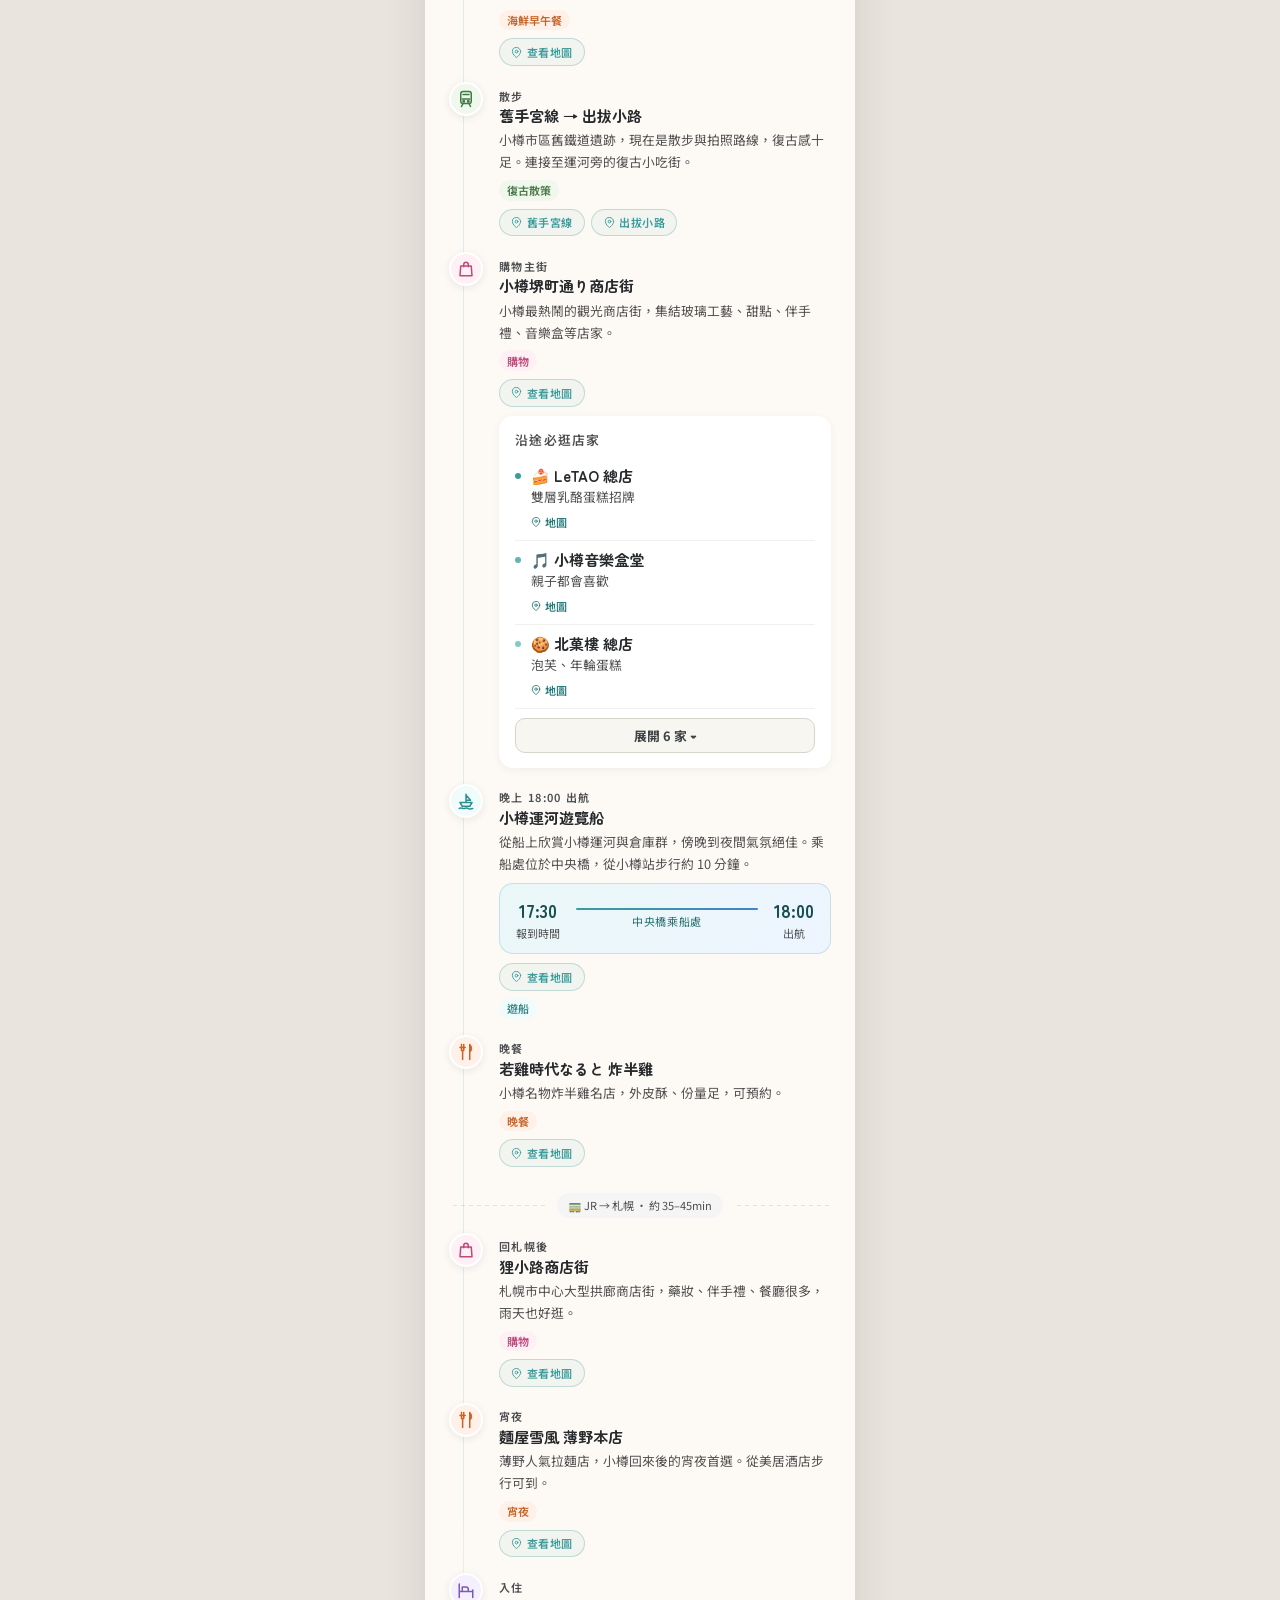
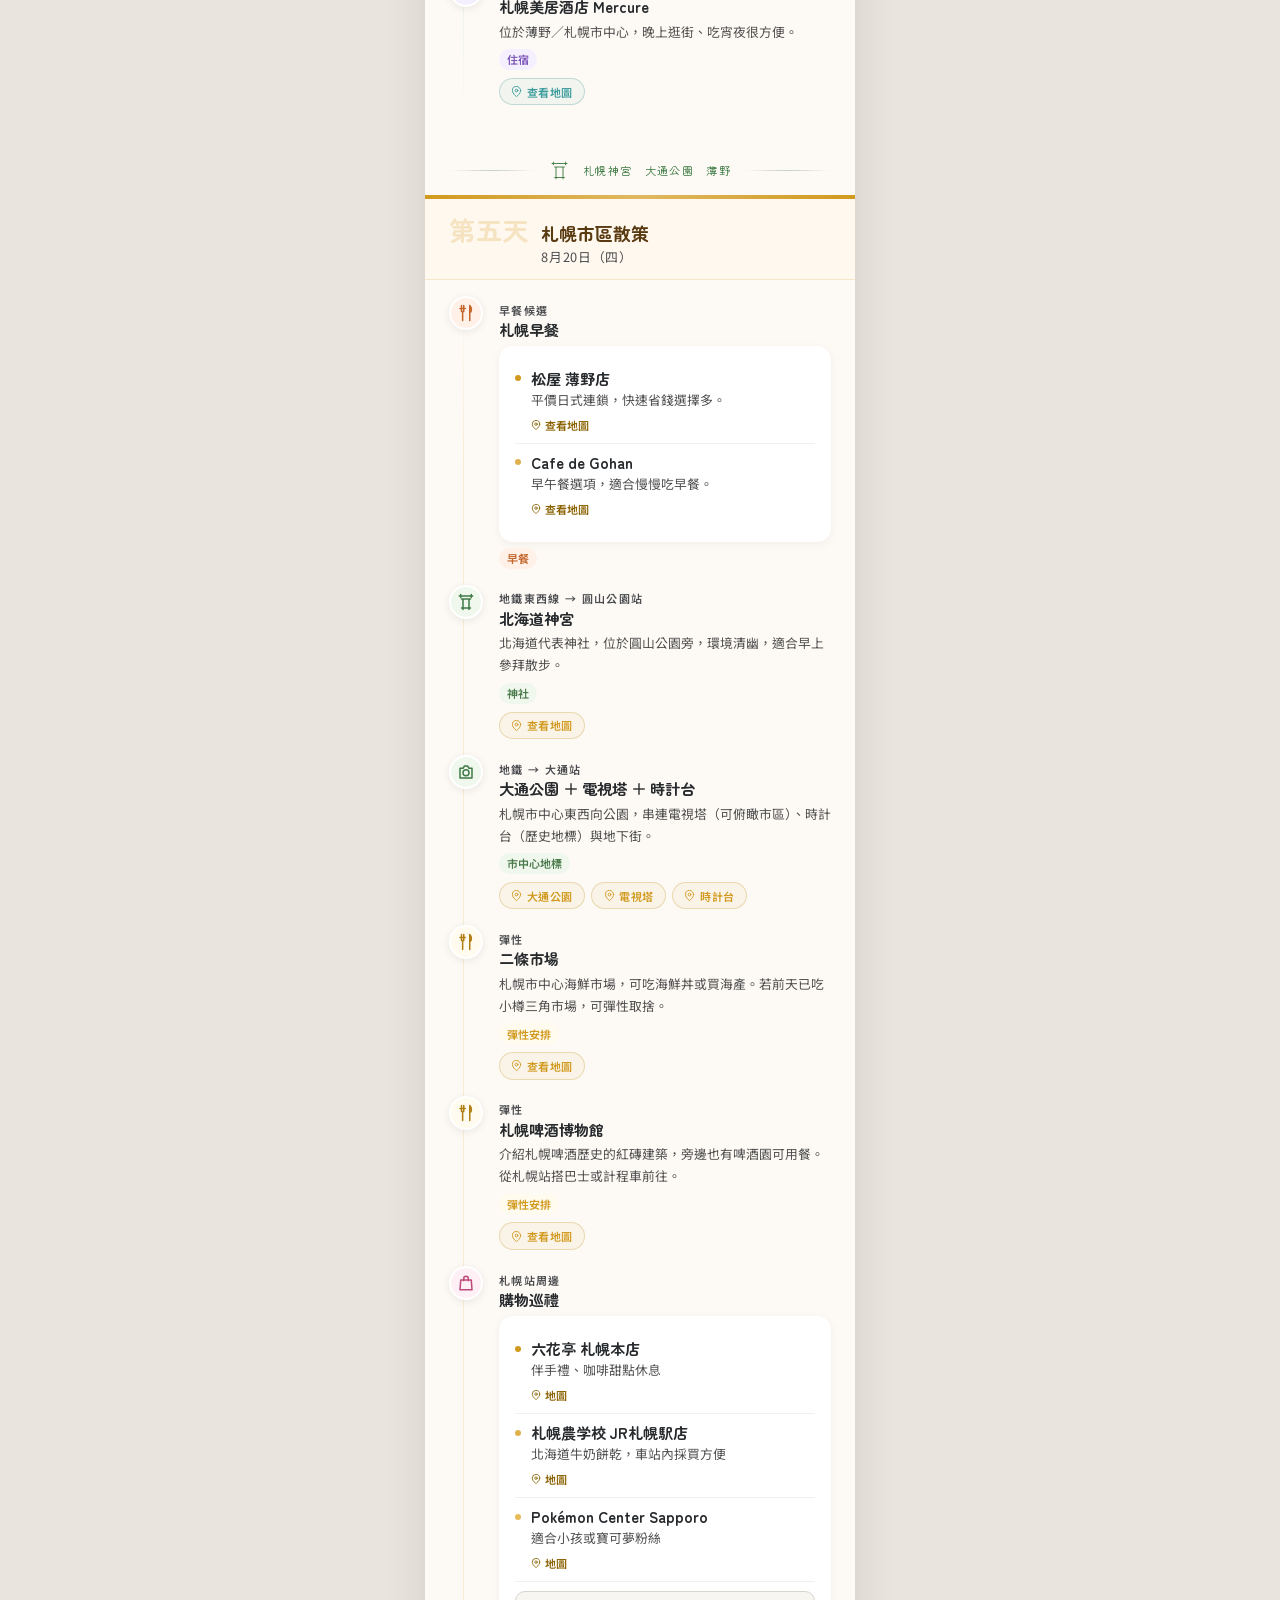
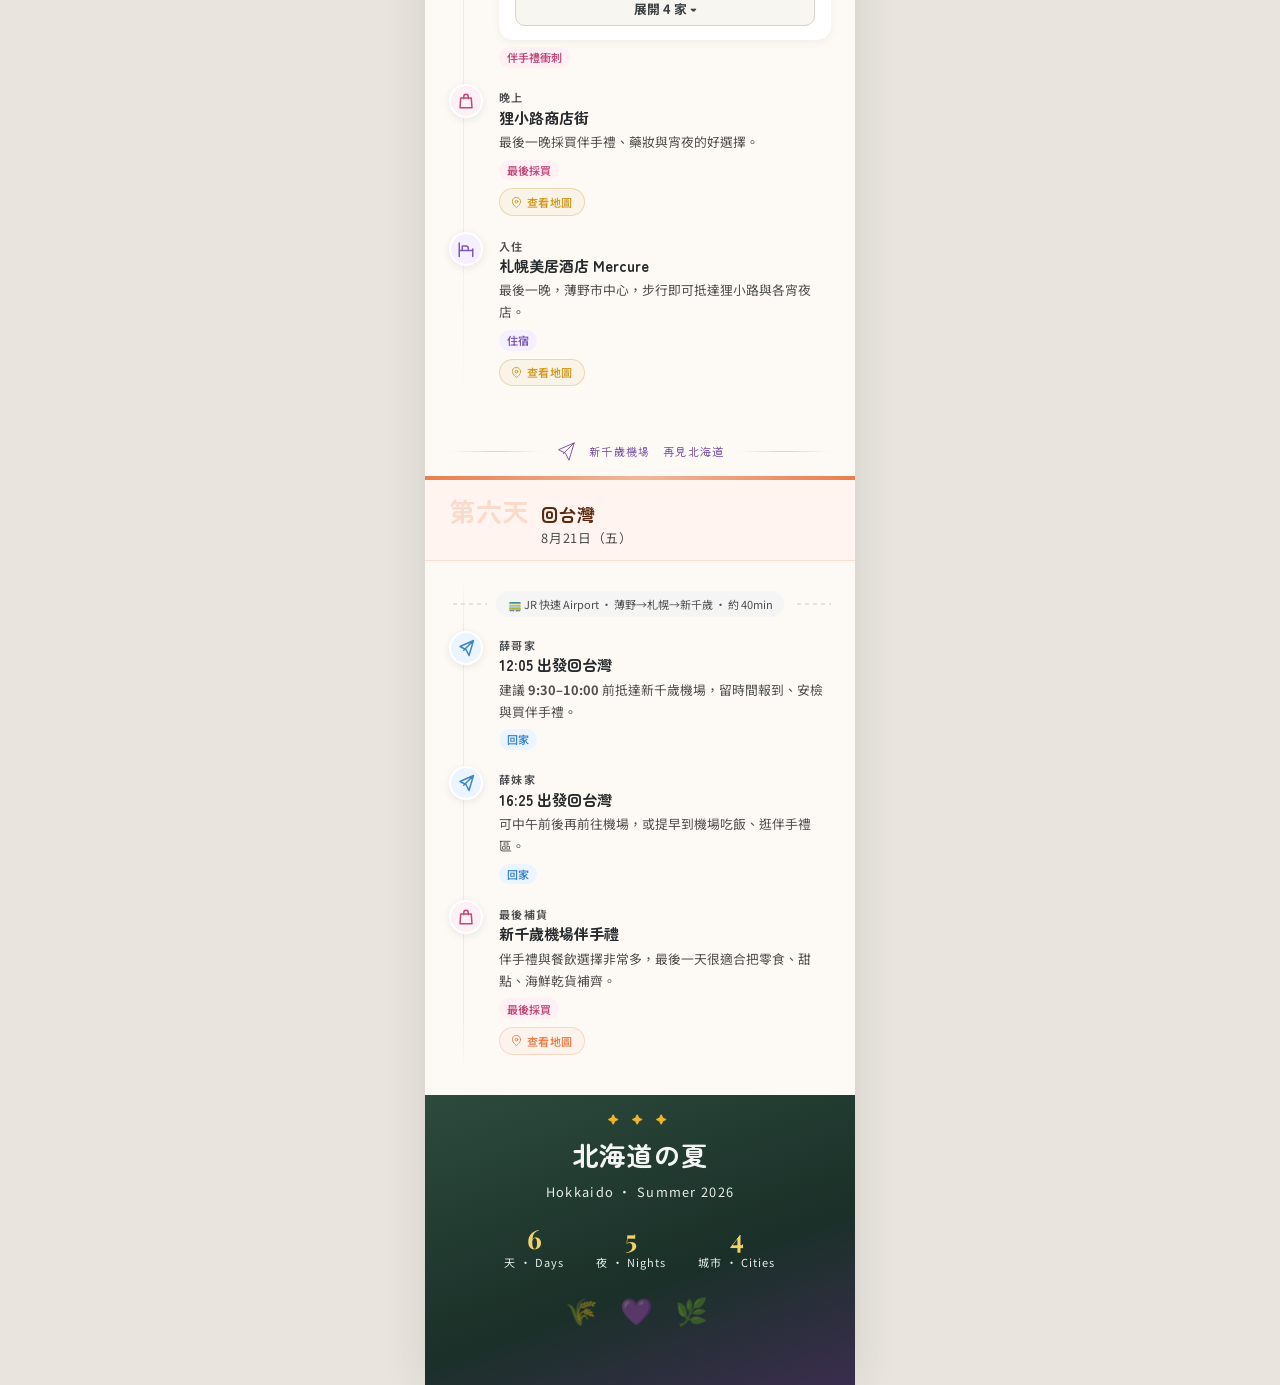
==== commit 0a753f1d: "Add files via upload" ====
--- a/index.html
+++ b/index.html
@@ -20,9 +20,10 @@
   <div class="today-banner-text">
     <div class="today-banner-label" id="tbLabel"></div>
     <div class="today-banner-main" id="tbMain"></div>
-  </div>
-  <span class="today-banner-jump" id="tbJump"></span>
-</div>
+  </div>
+  <span class="today-banner-jump" id="tbJump"></span>
+  <button id="bgmToggle" class="bgm-btn" type="button" aria-pressed="false" aria-label="播放背景音樂" onclick="event.stopPropagation()">♪</button>
+</div>
 
 <!-- ── MAP PIN SVG SYMBOL (reused inline) ── -->
 <svg class="svg-sprite" aria-hidden="true">
@@ -1071,8 +1072,7 @@
   <button class="fab-main" id="fabMain" type="button" aria-label="開啟每日快速跳轉" aria-expanded="false" onclick="toggleFab()"><svg aria-hidden="true"><use href="#map"/></svg></button>
 </div>
 
-<button id="bgmToggle" class="bgm-btn" type="button" aria-pressed="false" aria-label="播放背景音樂">♪</button>
-<script src="js/main.js"></script>
+<script src="js/main.js"></script>
 <script src="js/bgm.js" defer></script>
 
 </body>
--- a/css/style.css
+++ b/css/style.css
@@ -295,7 +295,7 @@
   .today-banner.before { background:linear-gradient(135deg,#7A8AA0,#9AA8BC); }
   .today-banner.after { background:linear-gradient(135deg,#8A8A9A,#AAAAB8); }
   .today-banner-icon { font-size:var(--fs-h2); }
-  .today-banner-text { flex:1; }
+  .today-banner-text { flex:1; min-width:0; }
   .today-banner-label { font-size:var(--fs-micro); opacity:.85; letter-spacing:.12em; }
   .today-banner-main { font-size:var(--fs-body); font-weight:700; margin-top:.05rem; }
   .today-banner-jump { font-size:var(--fs-micro); background:rgba(255,255,255,.25); padding:.3rem .7rem; border-radius:100px; white-space:nowrap; }
@@ -569,27 +569,25 @@
 
 /* ── 背景音樂鈕 ── */
 .bgm-btn {
-  position:fixed; z-index:39;
-  right:14px; bottom:88px;
-  width:44px; height:44px; border-radius:50%;
-  border:1.5px solid rgba(126,88,184,.35);
-  background:#fff; color:#7E58B8;
-  font-size:1.05rem; cursor:pointer;
-  box-shadow:0 4px 14px rgba(60,40,90,.18);
+  position:relative; flex:0 0 30px;
+  width:30px; height:30px; border-radius:50%;
+  border:1px solid rgba(255,255,255,.55);
+  background:rgba(255,255,255,.18); color:#fff;
+  font-size:var(--fs-body); line-height:1; cursor:pointer;
+  box-shadow:inset 0 1px 0 rgba(255,255,255,.18);
   display:flex; align-items:center; justify-content:center;
-}
-@media (min-width:430px) {
-  .bgm-btn { right:calc(50% - 215px + 14px); }
+  backdrop-filter:blur(6px);
 }
 .bgm-btn.is-on {
-  background:linear-gradient(135deg,#7E58B8,#A98BD6); color:#fff;
+  background:rgba(255,255,255,.94); color:#50366F;
+  border-color:rgba(255,255,255,.95);
   animation:bgmPulse 2.6s ease-in-out infinite;
 }
 .bgm-btn.is-busy { opacity:.6; pointer-events:none; }
 .bgm-btn.had-on:not(.is-on)::after {
-  content:''; position:absolute; inset:-4px; border-radius:50%;
-  border:2px solid rgba(126,88,184,.45); animation:bgmHint 2s ease-out infinite;
+  content:''; position:absolute; inset:-3px; border-radius:50%;
+  border:1.5px solid rgba(255,255,255,.65); animation:bgmHint 2s ease-out infinite;
 }
-@keyframes bgmPulse { 0%,100%{box-shadow:0 4px 14px rgba(126,88,184,.25)} 50%{box-shadow:0 4px 22px rgba(126,88,184,.5)} }
+@keyframes bgmPulse { 0%,100%{box-shadow:0 0 8px rgba(255,255,255,.3)} 50%{box-shadow:0 0 14px rgba(255,255,255,.72)} }
 @keyframes bgmHint { from{transform:scale(.9);opacity:.8} to{transform:scale(1.25);opacity:0} }
 @media (prefers-reduced-motion:reduce) { .bgm-btn,.bgm-btn::after { animation:none !important; } }
